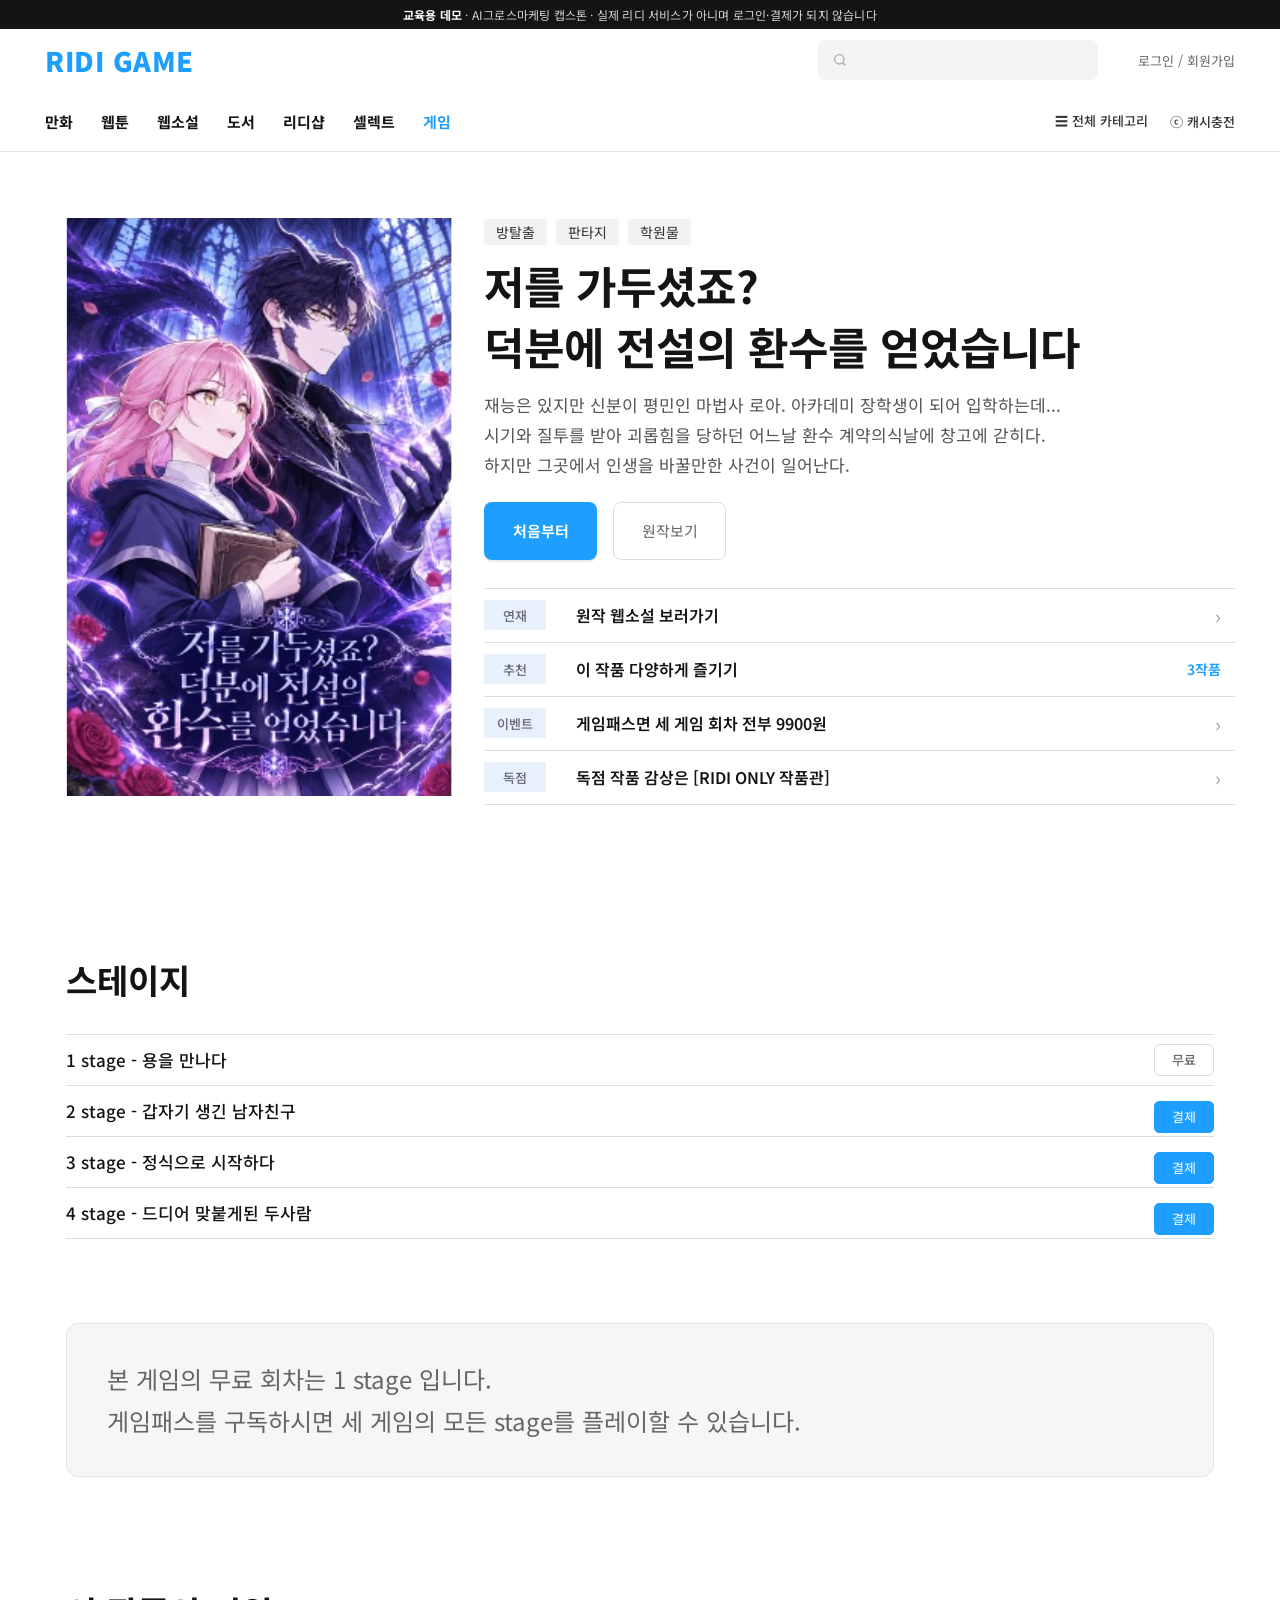
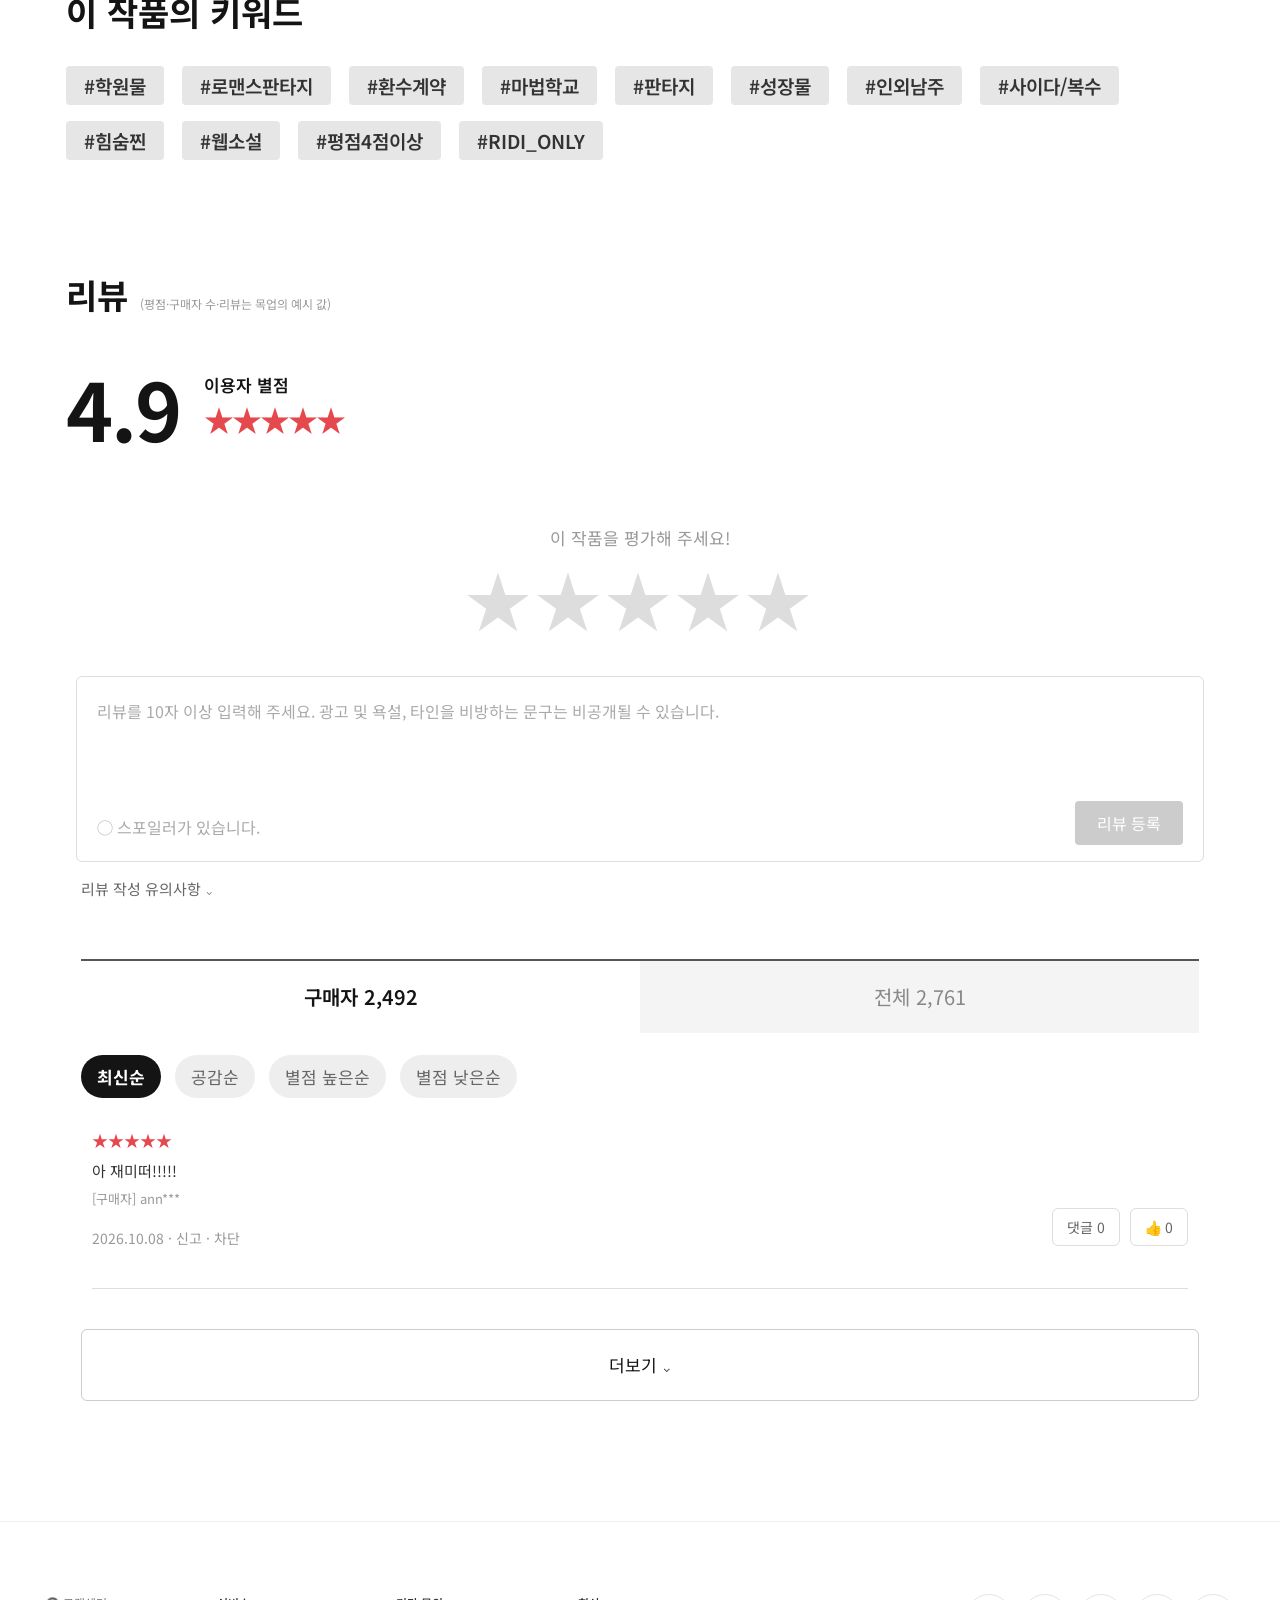
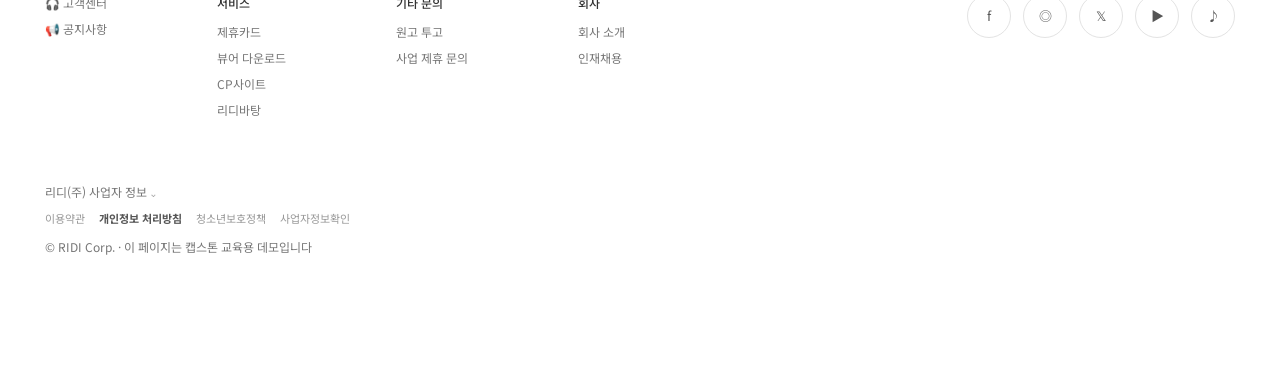
==== detail.html @ 8e0323c7 "리디 게임 데모 웹페이지 v64 (교육용 · B 게임 메뉴 경로 · GA4) Co-Authored-By: Claude Opus 5.5 <noreply@anthropic.com> C" ====
<!doctype html>
<html lang="ko"><head><meta charset="utf-8"><meta name="viewport" content="width=1240">
<title>리디 게임 상세 (교육용 데모)</title><meta name="robots" content="noindex">
<link rel="stylesheet" href="https://fonts.googleapis.com/css2?family=Noto+Sans+KR:wght@400;500;700;900&display=swap">
<link rel="stylesheet" href="assets/css/site.css"><script src="assets/js/demo.js"></script></head>
<body>
<div id="hd"></div>
<main class="wrap" id="dt"></main>
<div id="ft"></div>
<script>
document.addEventListener('DOMContentLoaded', function () {
  var id = new URLSearchParams(location.search).get('g') || 'escape';
  var g = RD.GAMES[id] || RD.GAMES.escape; id = g.id;
  document.title = g.title + ' · 리디 게임 (교육용 데모)';
  var st = g.stages.map(function (s, i) {
    return i === 0 ? '<a href="ep1.html?g=' + id + '" data-play><span>' + s + '</span><span class="bd">무료</span></a>'
                   : '<div><span>' + s + '</span><button class="bd pay" data-pass>결제</button></div>';
  }).join('');
  var kw = g.kw || ['#학원물','#로맨스판타지','#환수계약','#마법학교','#판타지','#성장물','#인외남주','#사이다/복수','#힘숨찐','#웹소설','#평점4점이상','#RIDI_ONLY'];
  document.getElementById('dt').innerHTML =
    '<section class="dt-top"><img class="cv" src="assets/img/' + g.cover + '" alt="">' +
    '<div class="in"><div class="tg">' + g.tags.map(function (t) { return '<span>' + t + '</span>'; }).join('') + '</div>' +
    '<h1>' + g.title2.join('<br>') + '</h1><p class="ds">' + g.desc.join('<br>') + '</p>' +
    '<div class="bt"><a class="btn-b" href="ep1.html?g=' + id + '" data-play>처음부터</a><button class="btn-w" data-origin>원작보기</button></div>' +
    '<div class="info"><a href="#" data-origin><em>연재</em>원작 웹소설 보러가기<span class="rr">›</span></a>' +
    '<a href="index.html#"><em>추천</em>이 작품 다양하게 즐기기<span class="cnt">3작품</span></a>' +
    '<a href="#" data-pass><em>이벤트</em>게임패스면 세 게임 회차 전부 9900원<span class="rr">›</span></a>' +
    '<a href="#" data-inert><em>독점</em>독점 작품 감상은 [RIDI ONLY 작품관]<span class="rr">›</span></a></div>' +
    (g.note ? '<p style="font-size:12px;color:#aaa;margin-top:10px">* ' + g.note + '</p>' : '') + '</div></section>' +
    '<section class="dt-sec"><h2>스테이지</h2><div class="stg" style="border-top:1px solid #ddd">' + st + '</div></section>' +
    '<div class="notice">본 게임의 무료 회차는 1 stage 입니다.<br>게임패스를 구독하시면 세 게임의 모든 stage를 플레이할 수 있습니다.</div>' +
    '<section class="dt-sec"><h2 style="margin-top:110px">이 작품의 키워드</h2><div class="kw">' + kw.map(function (k) { return '<span>' + k + '</span>'; }).join('') + '</div></section>' +
    '<section class="rv"><h2 style="font-size:34px;margin-top:110px">리뷰<span class="ex">(평점·구매자 수·리뷰는 목업의 예시 값)</span></h2>' +
    '<div class="sc"><b>4.9</b><div><p>이용자 별점</p><div class="st">★★★★★</div></div></div>' +
    '<p class="ask">이 작품을 평가해 주세요!</p><p class="big">★★★★★</p>' +
    '<div class="box">리뷰를 10자 이상 입력해 주세요. 광고 및 욕설, 타인을 비방하는 문구는 비공개될 수 있습니다.<span class="sp">◯ 스포일러가 있습니다.</span><span class="reg">리뷰 등록</span></div>' +
    '<p style="font-size:15px;color:#666;margin:16px 15px">리뷰 작성 유의사항 ⌄</p>' +
    '<div class="tabs"><span>구매자 2,492</span><span>전체 2,761</span></div>' +
    '<div class="sort"><span>최신순</span><span>공감순</span><span>별점 높은순</span><span>별점 낮은순</span></div>' +
    '<div class="one"><div class="st">★★★★★</div><p style="margin-top:8px">아 재미떠!!!!!</p><p style="color:#999;margin-top:8px;font-size:13px">[구매자] ann***</p><p class="meta">2026.10.08 · 신고 · 차단</p><div class="act"><span>댓글 0</span><span>👍 0</span></div></div>' +
    '<div class="more">더보기 ⌄</div></section><div style="height:120px"></div>';

  RD.ev('game_detail_view', { game_id: id, placement: new URLSearchParams(location.search).get('from') || 'direct' });
  document.querySelectorAll('[data-play]').forEach(function (a) {
    a.addEventListener('click', function (e) { e.preventDefault(); RD.ev('play_start', { game_id: id, placement: 'game_detail' }); var h = a.href; setTimeout(function () { location.href = h; }, 150); });
  });
  document.querySelectorAll('[data-pass]').forEach(function (b) { b.addEventListener('click', function (e) { e.preventDefault(); RD.openPass(id, 'game_detail'); }); });
  document.querySelectorAll('[data-origin]').forEach(function (b) { b.addEventListener('click', function (e) { e.preventDefault(); RD.goOrigin(id, 'game_detail'); }); });
});
</script>
</body></html>
---- assets/css/site.css ----
/* 리디 게임 데모(교육용) — 민지 목업(메인 main-1~4 · 상세 detail-1~4)을 1600px 화면 기준으로 옮김 */
@font-face{font-family:"PretendardL";src:url(../fonts/Pretendard-Regular.subset.woff2) format("woff2");font-weight:400}
@font-face{font-family:"PretendardL";src:url(../fonts/Pretendard-Medium.subset.woff2) format("woff2");font-weight:500}
@font-face{font-family:"PretendardL";src:url(../fonts/Pretendard-SemiBold.subset.woff2) format("woff2");font-weight:600}
@font-face{font-family:"PretendardL";src:url(../fonts/Pretendard-Bold.subset.woff2) format("woff2");font-weight:700 900}
:root{--b:#1E9EFF;--ink:#141414;--ink2:#555;--ink3:#999;--line:#e5e5e5;--g1:#F2F2F2;--g2:#F7F7F7;--w:1190px}
*{box-sizing:border-box;margin:0;padding:0}
html{scroll-behavior:smooth}
body{font-family:"Noto Sans KR","Noto Sans CJK KR","PretendardL",sans-serif;color:var(--ink);background:#fff;word-break:keep-all;-webkit-font-smoothing:antialiased;min-width:1240px}
a{color:inherit;text-decoration:none}button{font-family:inherit;cursor:pointer}
.wrap{width:var(--w);margin:0 auto}
/* 교육용 띠 (목업에 없음 · 데모 표기용) */
.demo-bar{background:#141414;color:#cfd3d8;font-size:12px;text-align:center;padding:6px 0;letter-spacing:.2px}
.demo-bar b{color:#fff}
/* 머리 */
.hd{border-bottom:1px solid var(--line);background:#fff}
.hd .r1{height:62px;display:flex;align-items:center;justify-content:space-between}
.logo{font-size:27px;font-weight:900;color:var(--b);letter-spacing:.5px}
.hd .sr{display:flex;align-items:center;gap:40px}
.search{width:280px;height:40px;border-radius:8px;background:#f4f4f4;display:flex;align-items:center;padding:0 14px;color:#aaa;font-size:14px}
.search svg{width:16px;height:16px;margin-right:8px}
.hd .lg{font-size:13px;color:#666}
.hd .r2{height:60px;display:flex;align-items:center;justify-content:space-between}
.nav{display:flex;gap:28px;font-size:15px;font-weight:700}
.nav a.on{color:var(--b)}
.hd .rt{display:flex;gap:22px;font-size:13px;font-weight:500;color:#333}
.hd .rt span{display:flex;align-items:center;gap:6px}
/* 메인 · 히어로 (민지 목업 이미지 그대로 · 탭과 버튼은 그 위 투명 링크) */
.hero{position:relative;height:633px;background:#1a255d url(../img/hero_chat.jpg) center top/1600px 633px no-repeat;overflow:hidden}
.hero a{position:absolute;display:block}
.hero .hs-play{left:calc(50% + 172px);top:385px;width:374px;height:59px;border-radius:8px}
.hero .hs-t{top:524px;height:109px;width:460px}
.hero .t1{left:calc(50% - 663px)}.hero .t2{left:calc(50% - 202px)}.hero .t3{left:calc(50% + 258px)}
.hero a:hover{background:rgba(255,255,255,.06)}
/* 내가 읽은 작품의 게임 */
.sec1{background:var(--g1);padding:92px 0 128px}
.h2{font-size:28px;font-weight:700;margin-bottom:28px;display:flex;align-items:center;gap:6px}
.read{background:#fff;padding:16px;display:flex;gap:35px;height:423px}
.read img{width:294px;height:391px;object-fit:cover}
.read .tx{padding-top:30px;display:flex;flex-direction:column}
.read h3{font-size:40px;font-weight:700;line-height:1.45}
.chips{display:flex;gap:10px;margin-top:14px}
.chips span{font-size:15px;background:#f2f2f2;border-radius:4px;padding:5px 13px;color:#333}
.btn-b{display:inline-flex;align-items:center;justify-content:center;background:var(--b);color:#fff;border:0;border-radius:8px;font-size:15px;font-weight:700;height:56px;padding:0 24px;box-shadow:0 2px 0 rgba(0,0,0,.08)}
.read .btn-b{margin-top:auto;margin-bottom:36px;align-self:flex-start;height:56px;width:113px;font-size:14px}
/* 패스 띠 */
.pass{background:#1F9EFF;height:680px;position:relative;text-align:center;color:#fff;cursor:pointer;overflow:hidden}
.pass .k{padding-top:44px;font-size:23px;font-weight:500}
.pass .h{font-size:50px;font-weight:700;margin-top:10px;letter-spacing:-.5px}
.pass .pill{display:inline-block;margin-top:20px;background:#fff;color:var(--b);border-radius:8px;font-size:22px;font-weight:700;padding:8px 18px;border:0}
.pass .art{position:absolute;left:calc(50% - 530px);bottom:0;width:860px;height:393px;background:url(../img/pass_band_art.png) left bottom/860px 393px no-repeat}
.pass .note{position:absolute;right:25px;bottom:18px;font-size:15px;opacity:.95}
/* 리디 게임 */
.sec3{background:var(--g2);padding:96px 0 200px}
.cards{display:grid;grid-template-columns:repeat(3,1fr);gap:48px}
.cards a{background:#fff;border-radius:12px;height:415px;padding:9px;box-shadow:0 1px 3px rgba(0,0,0,.04)}
.cards img{width:100%;height:258px;object-fit:cover}
.cards a:hover{box-shadow:0 6px 20px rgba(0,0,0,.08)}
/* 꼬리 */
.ft{padding:72px 0 120px;border-top:1px solid #eee;background:#fff;font-size:12px;color:#777}
.ft .cols{display:flex;gap:110px}
.ft .cols b{display:block;font-size:12px;font-weight:500;color:#333;margin-bottom:12px}
.ft .cols p{margin-bottom:9px}
.ft .sns{margin-left:auto;display:flex;gap:12px}
.ft .sns i{width:44px;height:44px;border:1px solid #e3e3e3;border-radius:50%;display:flex;align-items:center;justify-content:center;font-style:normal;font-size:13px;color:#555}
.ft .biz{margin-top:56px}.ft .biz p{margin-bottom:10px}.ft .biz .lk{display:flex;gap:14px;color:#999;font-size:11px}
/* 상세 */
.dt-top{display:flex;gap:32px;padding:66px 0 0;margin-left:21px}
.dt-top .cv{width:386px;height:578px;object-fit:cover;flex:none}
.dt-top .in{flex:1;padding-top:1px}
.tg{display:flex;gap:9px}.tg span{font-size:14px;background:#f2f2f2;border-radius:3px;padding:3px 12px;color:#333}
.dt-top h1{font-size:44px;font-weight:700;line-height:1.38;margin-top:10px}
.dt-top .ds{font-size:17px;color:#555;line-height:1.75;margin-top:14px}
.dt-top .bt{display:flex;gap:16px;margin-top:22px}
.dt-top .bt .btn-b{width:113px;height:58px;font-size:15px}
.btn-w{width:113px;height:58px;border:1.5px solid #ddd;border-radius:8px;background:#fff;font-size:15px;color:#666}
.info{margin-top:28px;border-top:1px solid #ddd}
.info a{display:flex;align-items:center;height:54px;border-bottom:1px solid #ddd;font-size:16px;font-weight:600}
.info em{font-style:normal;width:62px;height:30px;background:#E8F0FB;color:#667;font-size:13px;font-weight:500;display:flex;align-items:center;justify-content:center;margin-right:30px}
.info .rr{margin-left:auto;margin-right:14px;color:#888;font-size:20px;font-weight:300}.info .cnt{margin-left:auto;margin-right:14px;color:var(--b);font-size:14px}
.dt-sec{margin:0 21px}
.dt-sec h2{font-size:34px;font-weight:700;margin:150px 0 30px}
.stg a,.stg div{display:flex;align-items:center;height:51px;border-bottom:1px solid #ddd;font-size:17px;font-weight:500}
.stg .bd{margin-left:auto;width:60px;height:32px;border:1.5px solid #ddd;border-radius:5px;font-size:13px;color:#666;display:flex;align-items:center;justify-content:center;background:#fff}
.stg .bd.pay{background:var(--b);border-color:var(--b);color:#fff}
.notice{margin:84px 21px 0;border:1px solid #e3e3e3;background:#F6F6F6;border-radius:12px;padding:34px 40px;font-size:24px;color:#666;line-height:1.75}
.kw{display:flex;flex-wrap:wrap;gap:16px 18px;margin-top:0}
.kw span{background:#e6e6e6;border-radius:4px;font-size:19px;font-weight:600;padding:6px 18px;color:#333}
.rv{margin:0 21px}
.rv .sc{display:flex;align-items:center;gap:24px;margin-top:30px}
.rv .sc b{font-size:80px;font-weight:700;letter-spacing:-2px}.rv .sc p{font-size:17px;font-weight:600}.rv .sc .st{color:#E5484D;font-size:30px;letter-spacing:-2px}
.rv .ex{font-size:12px;color:#999;margin-left:12px;font-weight:400}
.rv .ask{text-align:center;color:#999;font-size:17px;margin-top:60px}.rv .big{text-align:center;font-size:66px;color:#ddd;letter-spacing:4px}
.rv .box{border:1px solid #ddd;border-radius:6px;margin:30px 10px 0;padding:22px 20px;height:186px;position:relative;color:#aaa;font-size:16px}
.rv .box .sp{position:absolute;left:20px;bottom:22px}.rv .box .reg{position:absolute;right:20px;bottom:16px;background:#ccc;color:#fff;border-radius:4px;padding:10px 22px;font-size:16px}
.rv .tabs{display:grid;grid-template-columns:1fr 1fr;margin:60px 15px 0;border-top:2px solid #555}
.rv .tabs span{height:72px;display:flex;align-items:center;justify-content:center;font-size:20px;font-weight:600}.rv .tabs span+span{background:#f4f4f4;color:#888;font-weight:400}
.rv .sort{display:flex;gap:14px;margin:22px 15px}.rv .sort span{border-radius:99px;background:#eee;color:#666;font-size:17px;padding:9px 16px}.rv .sort span:first-child{background:#141414;color:#fff;font-weight:700}
.rv .one{margin:30px 26px 0;padding-bottom:40px;border-bottom:1px solid #ddd;position:relative;font-size:15px;color:#333}
.rv .one .st{color:#E5484D;font-size:16px}.rv .one .meta{color:#999;margin-top:20px;font-size:14px}
.rv .one .act{position:absolute;right:0;top:80px;display:flex;gap:10px}.rv .one .act span{border:1px solid #ddd;border-radius:6px;padding:8px 14px;color:#666;font-size:14px}
.rv .more{margin:40px 15px 0;height:72px;border:1px solid #ccc;border-radius:6px;display:flex;align-items:center;justify-content:center;font-size:17px}
/* 1화 끝 (데모 화면 · 목업 없음 → 패스 시안 ① 화면을 데스크톱으로) */
.ep{background:#0b0f22;color:#fff;min-height:calc(100vh - 150px);position:relative;overflow:hidden}
.ep .bg{position:absolute;inset:0;background:center 30%/cover no-repeat;opacity:.75}
.ep .bg::after{content:"";position:absolute;inset:0;background:linear-gradient(90deg,rgba(11,15,34,.85) 0%,rgba(11,15,34,.25) 45%,rgba(11,15,34,.8) 100%)}
.ep .in{position:relative;width:var(--w);margin:0 auto;padding:80px 0 100px;display:grid;grid-template-columns:1fr 480px;gap:80px;align-items:center}
.ep .pill{display:inline-block;background:var(--b);border-radius:99px;padding:5px 14px;font-size:14px;font-weight:700}
.ep .gt{font-size:16px;color:#b7bfd6;margin-top:14px}
.ep .bub{margin-top:18px;background:rgba(255,255,255,.1);border:1px solid rgba(255,255,255,.22);border-radius:20px;padding:24px 28px;backdrop-filter:blur(6px);max-width:560px}
.ep .bub em{font-style:normal;color:#9ED3FF;font-size:15px;font-weight:700}.ep .bub p{font-size:28px;font-weight:700;line-height:1.5;margin-top:6px}
.ep .real{margin-top:22px;font-size:14px;color:#b7bfd6}.ep .real a{color:#9ED3FF;text-decoration:underline}
.ep .cta{background:#fff;color:var(--ink);border-radius:24px;padding:34px 32px}
.ep .cta h3{font-size:28px;font-weight:800;line-height:1.4}.ep .cta h3 i{font-style:normal;color:var(--b)}
.ep .cta .sub{font-size:16px;color:#555;margin-top:6px}
.ep .g3{display:flex;gap:8px;margin-top:16px}.ep .g3 span{flex:1;background:#f3f5f7;border-radius:8px;padding:8px 4px;text-align:center;font-size:13px;font-weight:700}
.ep .pr{display:flex;align-items:baseline;gap:10px;margin-top:18px}.ep .pr b{font-size:34px;font-weight:900;color:var(--b)}.ep .pr span{font-size:14px;color:#888;font-weight:600}
.ep .b1{display:block;width:100%;height:56px;border:0;border-radius:12px;background:var(--b);color:#fff;font-size:18px;font-weight:800;margin-top:14px}
.ep .b2{display:flex;align-items:center;justify-content:center;width:100%;height:48px;border:1.5px solid #e5e7eb;border-radius:12px;background:#fff;font-size:16px;font-weight:700;margin-top:10px}
/* 원작 이동 (데모 자리) */
.orig{padding:120px 0 160px;text-align:center}
.orig img{width:240px;height:360px;object-fit:cover;border-radius:6px;box-shadow:0 10px 30px rgba(0,0,0,.15)}
.orig h1{font-size:32px;margin-top:30px}.orig p{color:#666;margin-top:10px;font-size:16px;line-height:1.7}
.orig .btns{display:flex;gap:12px;justify-content:center;margin-top:28px}
/* 패스 결제 시트 (시안 ② 화면 그대로) */
.sheet-bg{position:fixed;inset:0;background:rgba(11,15,34,.6);display:none;align-items:center;justify-content:center;z-index:50}
.sheet-bg.on{display:flex}
.sheet{width:440px;background:#fff;border-radius:24px;padding:24px 22px 20px;position:relative;font-family:"PretendardL","Noto Sans KR",sans-serif;max-height:94vh;overflow:auto}
.sheet .x{position:absolute;right:16px;top:14px;border:0;background:none;font-size:26px;color:#999}
.sheet .tag{display:inline-block;font-size:11px;font-weight:700;background:#141414;color:#fff;border-radius:6px;padding:3px 8px;margin-bottom:10px}
.sheet h2{font-size:22px;font-weight:800}.sheet .h2s{font-size:13px;color:#8C939D;margin-top:2px}
.pl{display:block;width:100%;text-align:left;border:1.5px solid #E5E7EB;border-radius:14px;padding:13px 15px;margin-top:12px;position:relative;background:#fff}
.pl.on{border:2px solid var(--b);background:#E6F4FF}
.pl .r{position:absolute;right:15px;top:15px;width:22px;height:22px;border-radius:50%;border:2px solid #C9CFD6}.pl.on .r{border:7px solid var(--b);background:#fff}
.pl .t{font-size:14px;font-weight:800}.pl .p{font-size:22px;font-weight:900;margin-top:2px}.pl.on .p{color:var(--b)}
.pl ul{list-style:none;margin-top:4px}.pl li{font-size:13px;color:#4B5563;line-height:1.55}.pl li::before{content:"✓ ";color:var(--b);font-weight:800}
.gift{margin-top:12px;display:flex;gap:12px;align-items:center;background:#FFF6DA;border-radius:12px;padding:10px 14px}
.gift b{font-size:22px;font-weight:900;white-space:nowrap}.gift span{font-size:12.5px;color:#4B5563;line-height:1.45}
.pay{margin-top:12px}.pay .lb{font-size:13px;font-weight:800}
.pm{display:flex;align-items:center;gap:8px;border:2px solid var(--b);border-radius:12px;padding:10px 14px;margin-top:6px;font-size:14px;font-weight:700}.pm i{font-style:normal;margin-left:auto;font-size:12px;color:var(--b);font-weight:800}
.pay .nt{font-size:12px;color:#8C939D;margin-top:5px}
.og{margin-top:12px;font-size:13px;font-weight:600;color:#4B5563;background:#F3F5F7;border-radius:10px;padding:9px 13px}
.law{font-size:11.5px;color:#8C939D;line-height:1.5;margin-top:14px}
.sheet .go{display:block;width:100%;height:54px;border:0;border-radius:12px;background:var(--b);color:#fff;font-size:17px;font-weight:800;margin-top:10px}
.sheet .go.gray{background:#fff;color:#141414;border:1.5px solid #E5E7EB;height:46px;font-size:15px}
.sheet .cf{display:none;text-align:center;padding:20px 4px 6px}.sheet .cf h3{font-size:20px;font-weight:800}.sheet .cf p{font-size:14px;color:#555;margin-top:8px;line-height:1.6}
.sheet.st-confirm .main,.sheet.st-done .main{display:none}.sheet.st-confirm .cf1{display:block}.sheet.st-done .cf2{display:block}
/* 이벤트 기록 보기(?debug=1) */
#evlog{position:fixed;left:12px;bottom:12px;width:380px;max-height:300px;overflow:auto;background:rgba(20,20,20,.92);color:#cfe8ff;font:12px/1.5 ui-monospace,Menlo,monospace;border-radius:10px;padding:10px 12px;z-index:60;display:none}
#evlog.on{display:block}#evlog b{color:#fff}
.toast{position:fixed;left:50%;top:80px;transform:translateX(-50%);background:#141414;color:#fff;border-radius:10px;padding:10px 18px;font-size:14px;z-index:70;opacity:0;transition:.2s;pointer-events:none}.toast.on{opacity:1}
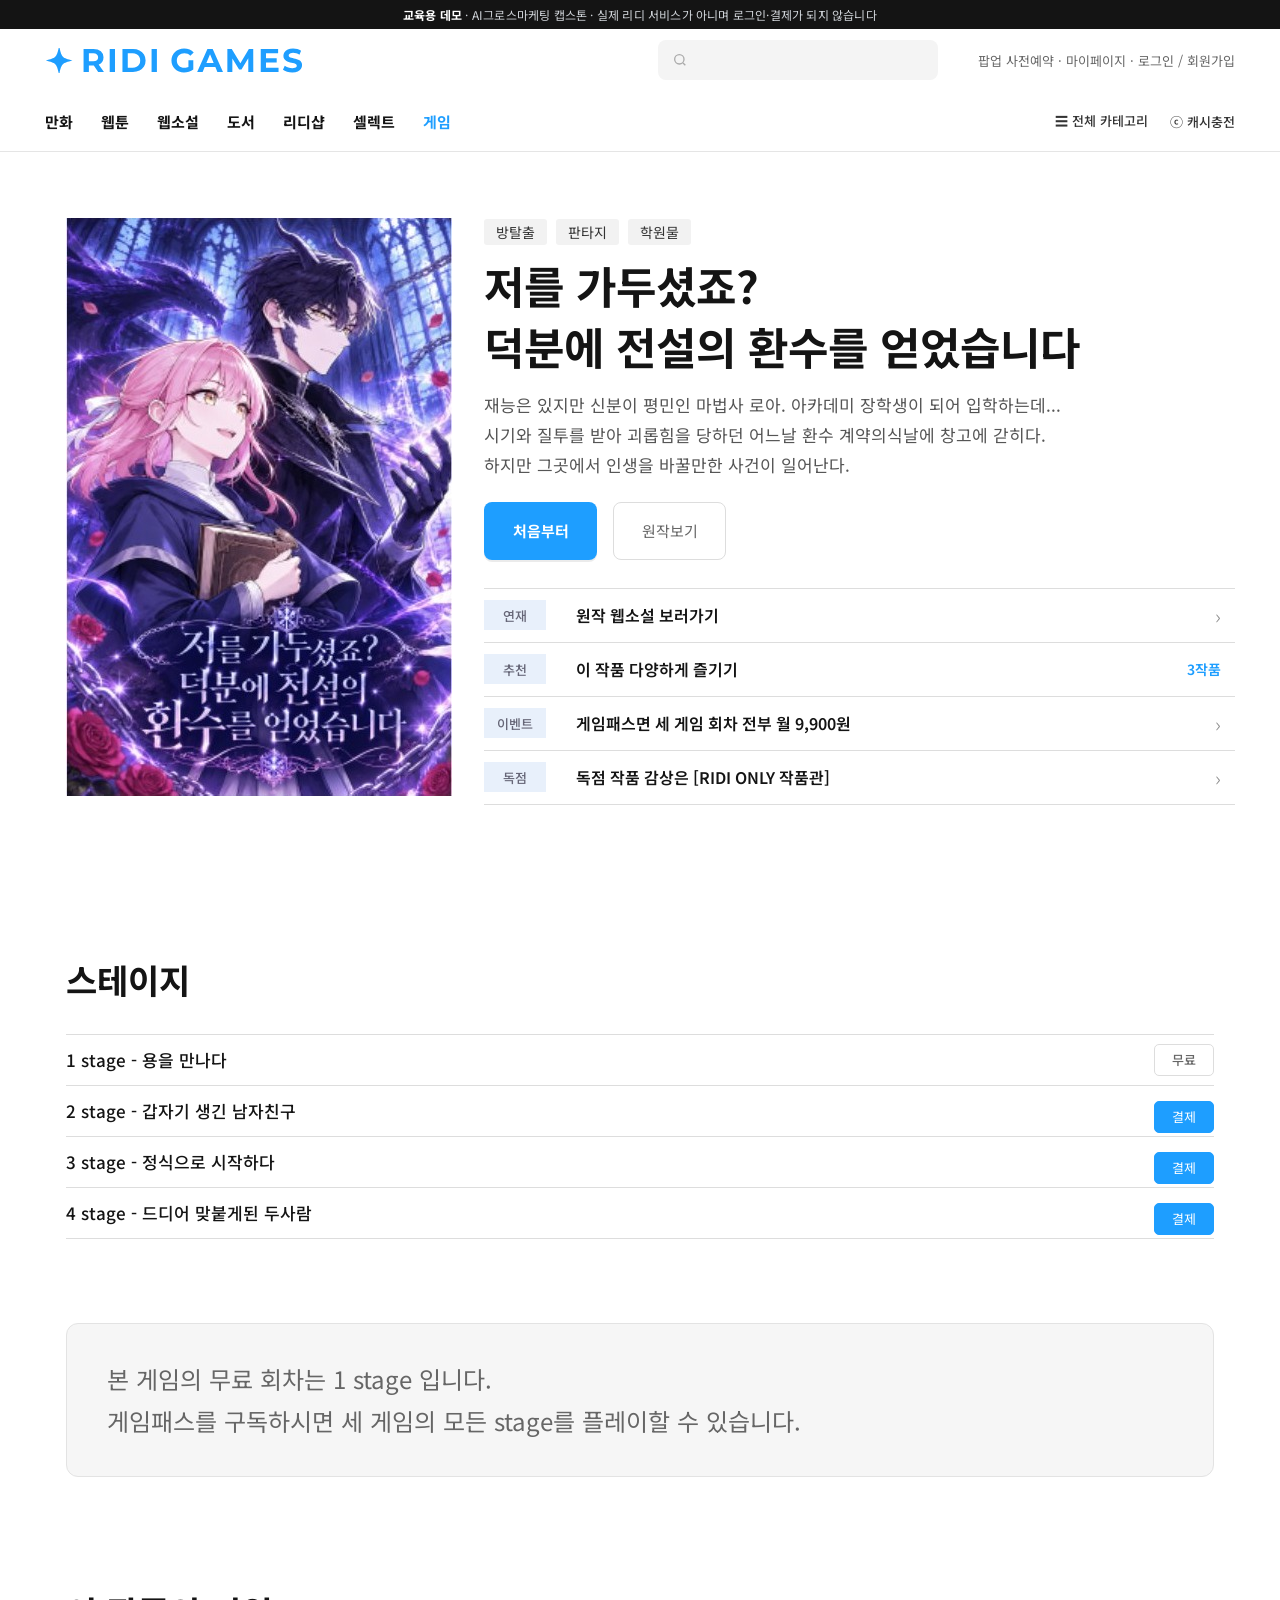
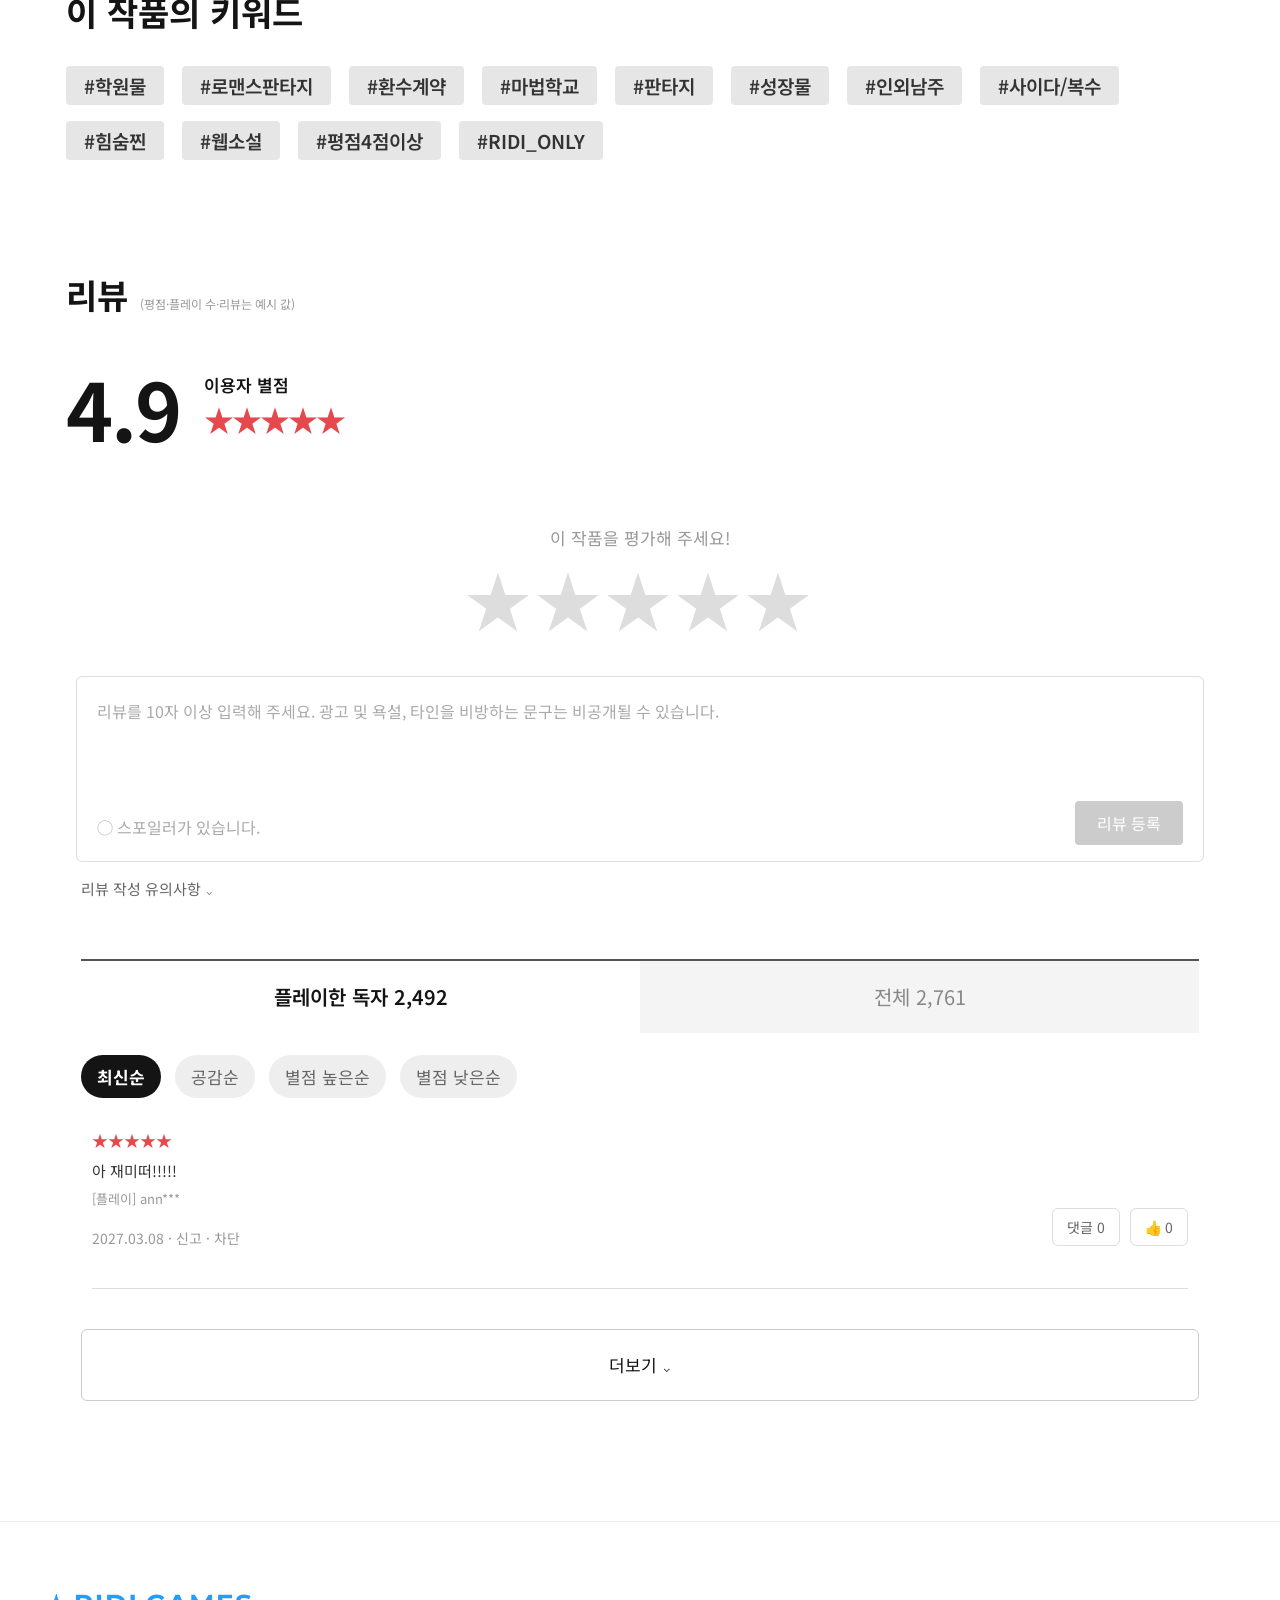
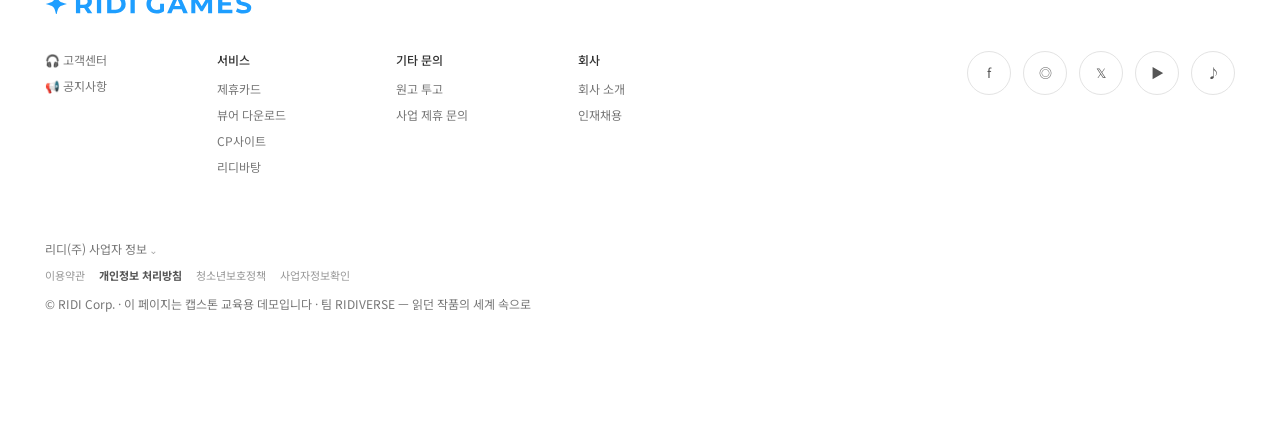
==== commit ca4c75b2: "65차 점검 7곳 반영: 메인 카드 아래 칸 · 가격 표기 월 9,900원 · 아이템 문구 · 스테이지 예시 이름 · 리뷰 표기 · 측정 버튼 debug 전용 · 마이페이지 머리 " ====
--- a/detail.html
+++ b/detail.html
@@ -24,20 +24,20 @@
     '<div class="bt"><a class="btn-b" href="ep1.html?g=' + id + '" data-play>처음부터</a><button class="btn-w" data-origin>원작보기</button></div>' +
     '<div class="info"><a href="#" data-origin><em>연재</em>원작 웹소설 보러가기<span class="rr">›</span></a>' +
     '<a href="index.html#"><em>추천</em>이 작품 다양하게 즐기기<span class="cnt">3작품</span></a>' +
-    '<a href="#" data-pass><em>이벤트</em>게임패스면 세 게임 회차 전부 9900원<span class="rr">›</span></a>' +
+    '<a href="#" data-pass><em>이벤트</em>게임패스면 세 게임 회차 전부 월 9,900원<span class="rr">›</span></a>' +
     '<a href="#" data-inert><em>독점</em>독점 작품 감상은 [RIDI ONLY 작품관]<span class="rr">›</span></a></div>' +
     (g.note ? '<p style="font-size:12px;color:#aaa;margin-top:10px">* ' + g.note + '</p>' : '') + '</div></section>' +
     '<section class="dt-sec"><h2>스테이지</h2><div class="stg" style="border-top:1px solid #ddd">' + st + '</div></section>' +
     '<div class="notice">본 게임의 무료 회차는 1 stage 입니다.<br>게임패스를 구독하시면 세 게임의 모든 stage를 플레이할 수 있습니다.</div>' +
     '<section class="dt-sec"><h2 style="margin-top:110px">이 작품의 키워드</h2><div class="kw">' + kw.map(function (k) { return '<span>' + k + '</span>'; }).join('') + '</div></section>' +
-    '<section class="rv"><h2 style="font-size:34px;margin-top:110px">리뷰<span class="ex">(평점·구매자 수·리뷰는 목업의 예시 값)</span></h2>' +
+    '<section class="rv"><h2 style="font-size:34px;margin-top:110px">리뷰<span class="ex">(평점·플레이 수·리뷰는 예시 값)</span></h2>' +
     '<div class="sc"><b>4.9</b><div><p>이용자 별점</p><div class="st">★★★★★</div></div></div>' +
     '<p class="ask">이 작품을 평가해 주세요!</p><p class="big">★★★★★</p>' +
     '<div class="box">리뷰를 10자 이상 입력해 주세요. 광고 및 욕설, 타인을 비방하는 문구는 비공개될 수 있습니다.<span class="sp">◯ 스포일러가 있습니다.</span><span class="reg">리뷰 등록</span></div>' +
     '<p style="font-size:15px;color:#666;margin:16px 15px">리뷰 작성 유의사항 ⌄</p>' +
-    '<div class="tabs"><span>구매자 2,492</span><span>전체 2,761</span></div>' +
+    '<div class="tabs"><span>플레이한 독자 2,492</span><span>전체 2,761</span></div>' +
     '<div class="sort"><span>최신순</span><span>공감순</span><span>별점 높은순</span><span>별점 낮은순</span></div>' +
-    '<div class="one"><div class="st">★★★★★</div><p style="margin-top:8px">아 재미떠!!!!!</p><p style="color:#999;margin-top:8px;font-size:13px">[구매자] ann***</p><p class="meta">2026.10.08 · 신고 · 차단</p><div class="act"><span>댓글 0</span><span>👍 0</span></div></div>' +
+    '<div class="one"><div class="st">★★★★★</div><p style="margin-top:8px">아 재미떠!!!!!</p><p style="color:#999;margin-top:8px;font-size:13px">[플레이] ann***</p><p class="meta">2027.03.08 · 신고 · 차단</p><div class="act"><span>댓글 0</span><span>👍 0</span></div></div>' +
     '<div class="more">더보기 ⌄</div></section><div style="height:120px"></div>';
 
   RD.ev('game_detail_view', { game_id: id, placement: new URLSearchParams(location.search).get('from') || 'direct' });
--- a/assets/css/site.css
+++ b/assets/css/site.css
@@ -15,11 +15,11 @@
 /* 머리 */
 .hd{border-bottom:1px solid var(--line);background:#fff}
 .hd .r1{height:62px;display:flex;align-items:center;justify-content:space-between}
-.logo{font-size:27px;font-weight:900;color:var(--b);letter-spacing:.5px}
+.logo{display:flex;align-items:center}.logo img{height:25px;display:block}
 .hd .sr{display:flex;align-items:center;gap:40px}
 .search{width:280px;height:40px;border-radius:8px;background:#f4f4f4;display:flex;align-items:center;padding:0 14px;color:#aaa;font-size:14px}
 .search svg{width:16px;height:16px;margin-right:8px}
-.hd .lg{font-size:13px;color:#666}
+.hd .lg{font-size:13px;color:#666}.hd .lg a:hover{color:var(--b)}
 .hd .r2{height:60px;display:flex;align-items:center;justify-content:space-between}
 .nav{display:flex;gap:28px;font-size:15px;font-weight:700}
 .nav a.on{color:var(--b)}
@@ -149,3 +149,16 @@
 #evlog{position:fixed;left:12px;bottom:12px;width:380px;max-height:300px;overflow:auto;background:rgba(20,20,20,.92);color:#cfe8ff;font:12px/1.5 ui-monospace,Menlo,monospace;border-radius:10px;padding:10px 12px;z-index:60;display:none}
 #evlog.on{display:block}#evlog b{color:#fff}
 .toast{position:fixed;left:50%;top:80px;transform:translateX(-50%);background:#141414;color:#fff;border-radius:10px;padding:10px 18px;font-size:14px;z-index:70;opacity:0;transition:.2s;pointer-events:none}.toast.on{opacity:1}
+/* 64차 로고 */
+.sheet .sh-top{display:flex;align-items:center;justify-content:space-between;margin-bottom:10px}.sheet .sh-top img{height:15px}.sheet .sh-top .tag{margin:0}
+.ft .ft-logo{display:inline-block;margin-bottom:34px}.ft .ft-logo img{height:20px;display:block}
+.pass .k img{height:20px;vertical-align:-3px;margin-right:8px}
+.ep .cta .lg2{height:16px;display:block;margin-bottom:14px}
+
+/* 65차: 메인 카드 아래 칸(목업에선 빈 칸) */
+.cards a{display:flex;flex-direction:column}
+.cards .ci{padding:18px 10px 6px}
+.cards .ci .tg{display:flex;gap:6px}
+.cards .ci .tg span{font-size:12px;color:#666;background:#f2f2f2;border-radius:4px;padding:3px 8px}
+.cards .ci .t{font-size:18px;font-weight:700;margin-top:12px;line-height:1.4;overflow:hidden;text-overflow:ellipsis;white-space:nowrap}
+.cards .ci .f{font-size:14px;color:var(--b);font-weight:600;margin-top:8px}
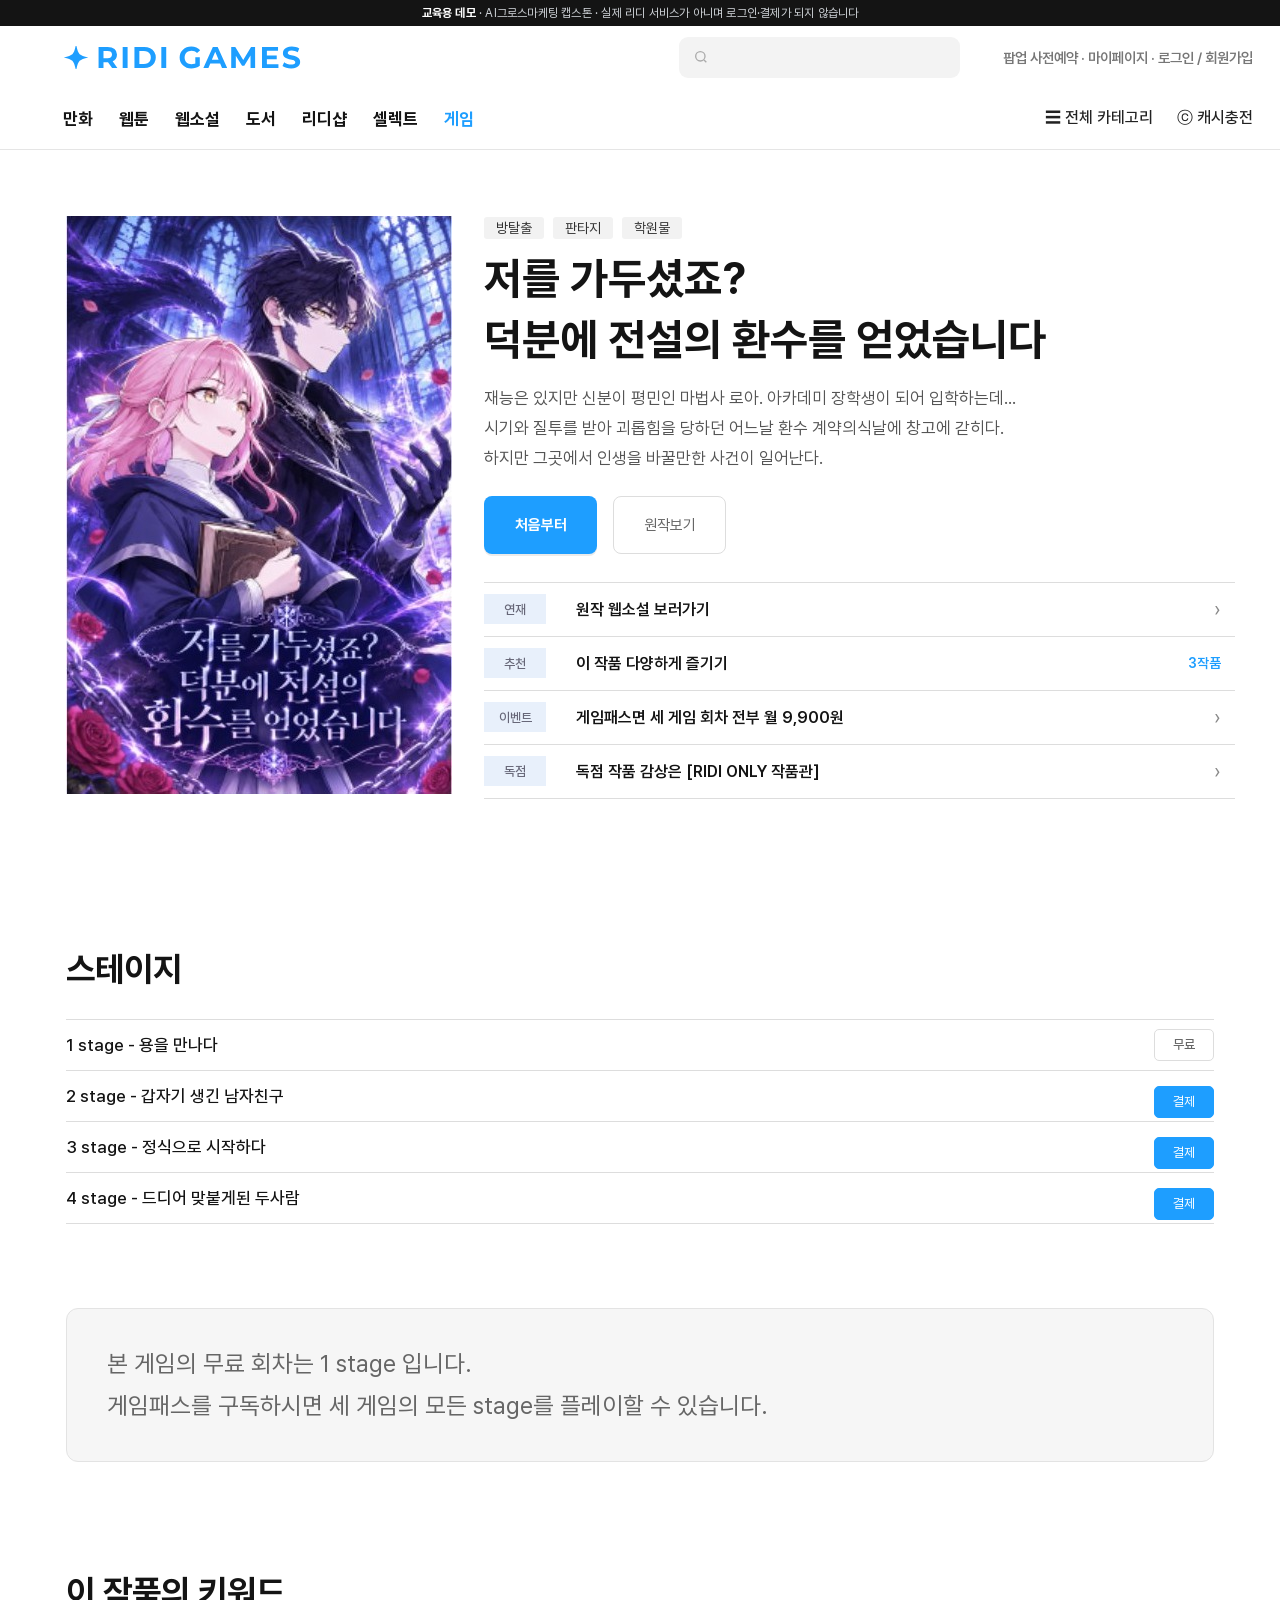
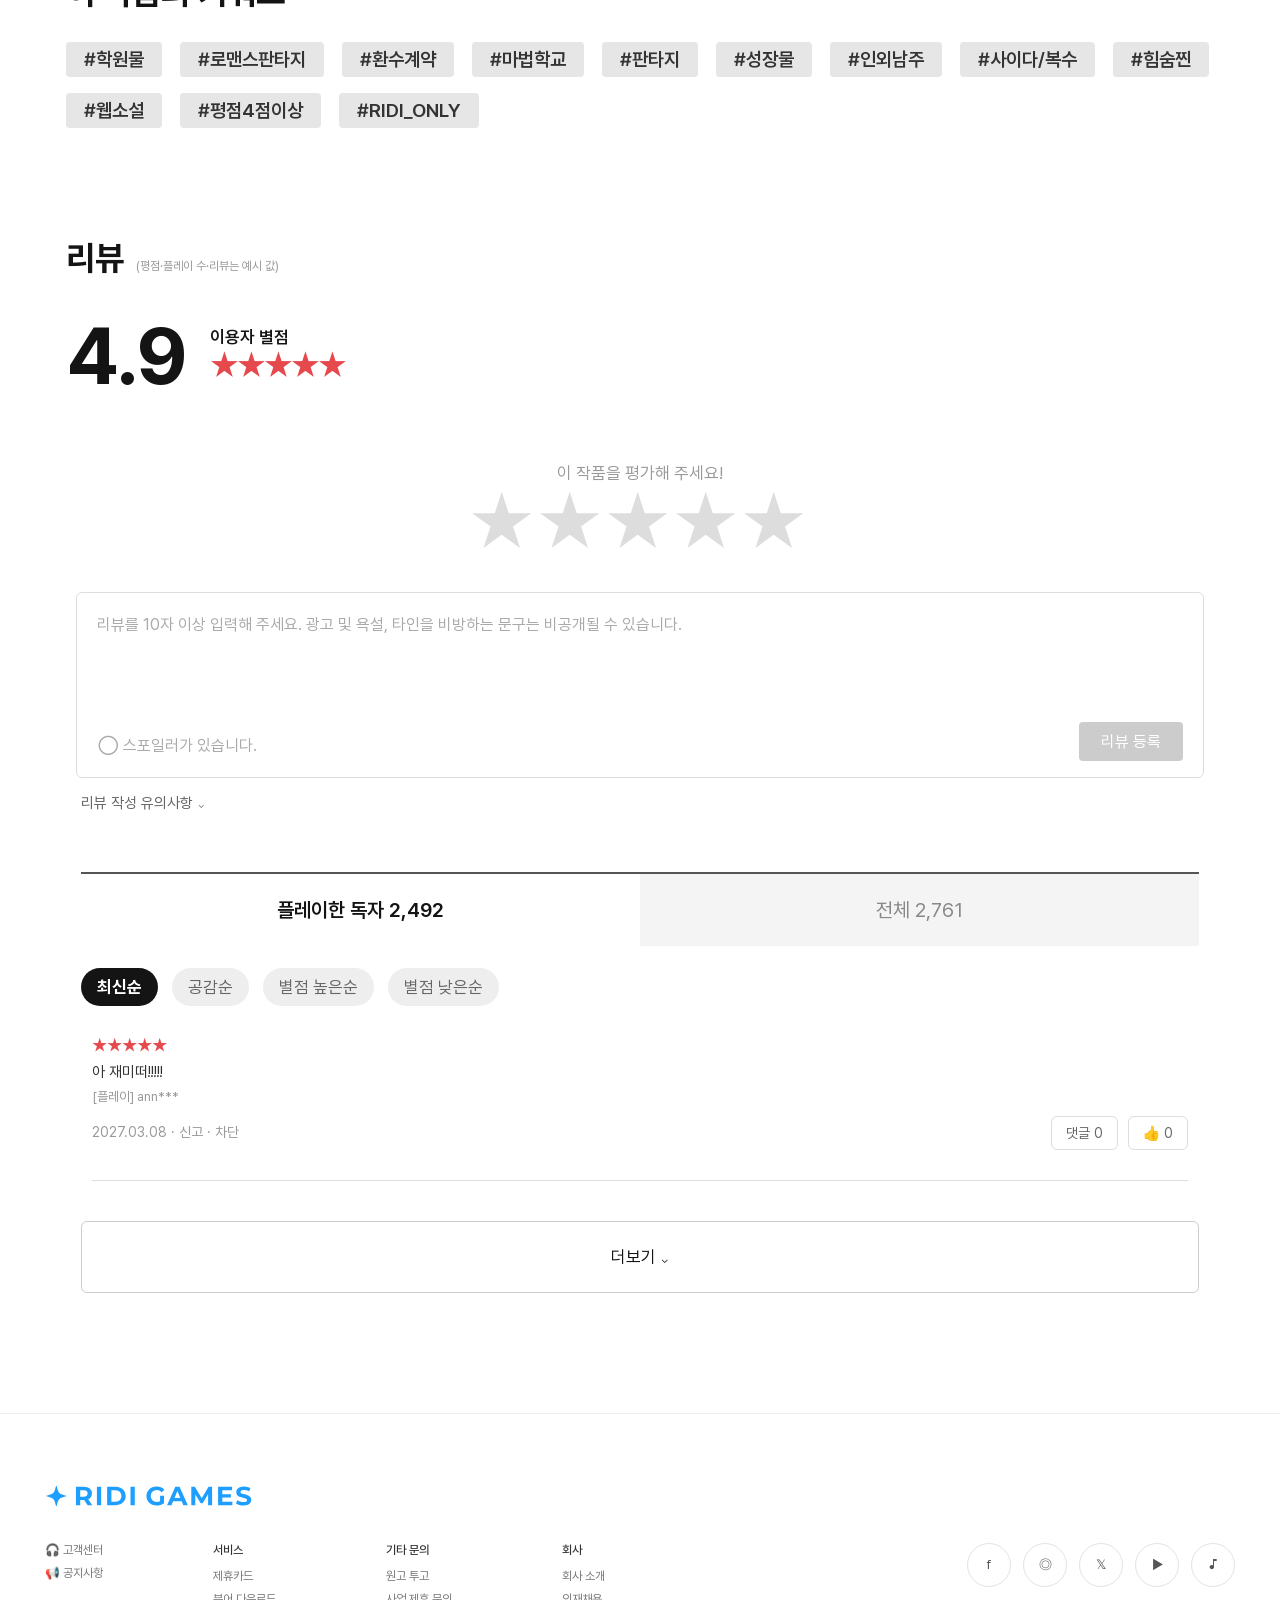
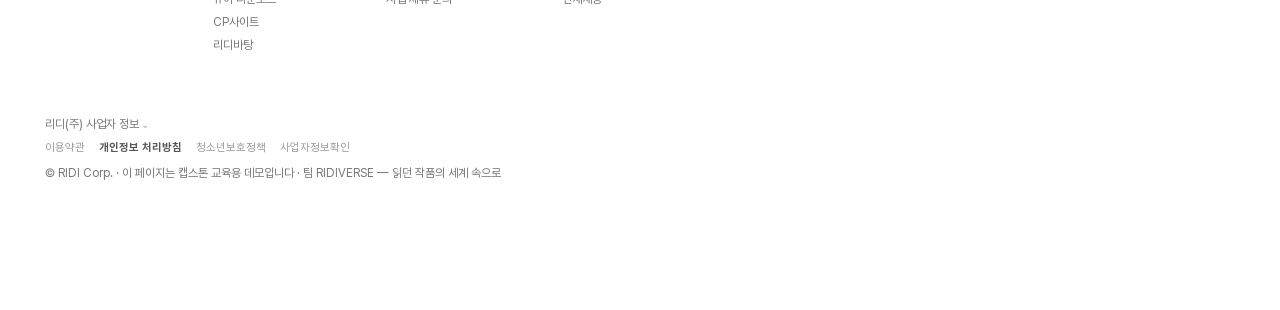
==== commit 065c08db: "65차 2차: 글꼴 Pretendard·목업 치수 맞춤 · 메인 배너 3게임 자동 슬라이드 · 설명문 · 패스 띠 그림 재절단 · 카드 크기 통일 · 마이페이지 그림 채우기 Co-" ====
--- a/detail.html
+++ b/detail.html
@@ -1,7 +1,7 @@
 <!doctype html>
 <html lang="ko"><head><meta charset="utf-8"><meta name="viewport" content="width=1240">
 <title>리디 게임 상세 (교육용 데모)</title><meta name="robots" content="noindex">
-<link rel="stylesheet" href="https://fonts.googleapis.com/css2?family=Noto+Sans+KR:wght@400;500;700;900&display=swap">
+<link rel="stylesheet" href="assets/fonts/pretendard/pretendard.css">
 <link rel="stylesheet" href="assets/css/site.css"><script src="assets/js/demo.js"></script></head>
 <body>
 <div id="hd"></div>
--- a/assets/fonts/pretendard/pretendard.css
+++ b/assets/fonts/pretendard/pretendard.css
@@ -0,0 +1,3681 @@
+/* Pretendard (SIL OFL 1.1) · 400~800 · woff2 dynamic subset */
+@font-face {
+	font-family: 'Pretendard';
+	font-style: normal;
+	font-display: swap;
+	font-weight: 400;
+	src: url(./w/Pretendard-Regular.subset.0.woff2) format('woff2');
+	unicode-range: U+f9ca-fa0b, U+ff03-ff05, U+ff07, U+ff0a-ff0b, U+ff0d-ff19, U+ff1b, U+ff1d, U+ff20-ff5b, U+ff5d, U+ffe0-ffe3, U+ffe5-ffe6;
+}
+@font-face {
+	font-family: 'Pretendard';
+	font-style: normal;
+	font-display: swap;
+	font-weight: 400;
+	src: url(./w/Pretendard-Regular.subset.1.woff2) format('woff2');
+	unicode-range: U+d723-d728, U+d72a-d733, U+d735-d748, U+d74a-d74f, U+d752-d753, U+d755-d757, U+d75a-d75f, U+d762-d764, U+d766-d768, U+d76a-d76b, U+d76d-d76f, U+d771-d787, U+d789-d78b, U+d78d-d78f, U+d791-d797, U+d79a, U+d79c, U+d79e-d7a3, U+f900-f909, U+f90b-f92e;
+}
+@font-face {
+	font-family: 'Pretendard';
+	font-style: normal;
+	font-display: swap;
+	font-weight: 400;
+	src: url(./w/Pretendard-Regular.subset.2.woff2) format('woff2');
+	unicode-range: U+d679-d68b, U+d68e-d69e, U+d6a0, U+d6a2-d6a7, U+d6a9-d6c3, U+d6c6-d6c7, U+d6c9-d6cb, U+d6cd-d6d3, U+d6d5-d6d6, U+d6d8-d6e3, U+d6e5-d6e7, U+d6e9-d6fb, U+d6fd-d717, U+d719-d71f, U+d721-d722;
+}
+@font-face {
+	font-family: 'Pretendard';
+	font-style: normal;
+	font-display: swap;
+	font-weight: 400;
+	src: url(./w/Pretendard-Regular.subset.3.woff2) format('woff2');
+	unicode-range: U+d5bc-d5c7, U+d5ca-d5cb, U+d5cd-d5cf, U+d5d1-d5d7, U+d5d9-d5da, U+d5dc, U+d5de-d5e3, U+d5e6-d5e7, U+d5e9-d5eb, U+d5ed-d5f6, U+d5f8, U+d5fa-d5ff, U+d602-d603, U+d605-d607, U+d609-d60f, U+d612-d613, U+d616-d61b, U+d61d-d637, U+d63a-d63b, U+d63d-d63f, U+d641-d647, U+d64a-d64c, U+d64e-d653, U+d656-d657, U+d659-d65b, U+d65d-d666, U+d668, U+d66a-d678;
+}
+@font-face {
+	font-family: 'Pretendard';
+	font-style: normal;
+	font-display: swap;
+	font-weight: 400;
+	src: url(./w/Pretendard-Regular.subset.4.woff2) format('woff2');
+	unicode-range: U+d507, U+d509-d50b, U+d50d-d513, U+d515-d53b, U+d53e-d53f, U+d541-d543, U+d545-d54c, U+d54e, U+d550, U+d552-d557, U+d55a-d55b, U+d55d-d55f, U+d561-d564, U+d566-d567, U+d56a, U+d56c, U+d56e-d573, U+d576-d577, U+d579-d583, U+d585-d586, U+d58a-d5a4, U+d5a6-d5bb;
+}
+@font-face {
+	font-family: 'Pretendard';
+	font-style: normal;
+	font-display: swap;
+	font-weight: 400;
+	src: url(./w/Pretendard-Regular.subset.5.woff2) format('woff2');
+	unicode-range: U+d464-d477, U+d47a-d47b, U+d47d-d47f, U+d481-d487, U+d489-d48a, U+d48c, U+d48e-d4e7, U+d4e9-d503, U+d505-d506;
+}
+@font-face {
+	font-family: 'Pretendard';
+	font-style: normal;
+	font-display: swap;
+	font-weight: 400;
+	src: url(./w/Pretendard-Regular.subset.6.woff2) format('woff2');
+	unicode-range: U+d3bf-d3c7, U+d3ca-d3cf, U+d3d1-d3eb, U+d3ee-d3ef, U+d3f1-d3f3, U+d3f5-d3fb, U+d3fd-d400, U+d402-d45b, U+d45d-d463;
+}
+@font-face {
+	font-family: 'Pretendard';
+	font-style: normal;
+	font-display: swap;
+	font-weight: 400;
+	src: url(./w/Pretendard-Regular.subset.7.woff2) format('woff2');
+	unicode-range: U+d2ff, U+d302-d304, U+d306-d30b, U+d30f, U+d311-d313, U+d315-d31b, U+d31e, U+d322-d324, U+d326-d327, U+d32a-d32b, U+d32d-d32f, U+d331-d337, U+d339-d33c, U+d33e-d37b, U+d37e-d37f, U+d381-d383, U+d385-d38b, U+d38e-d390, U+d392-d397, U+d39a-d39b, U+d39d-d39f, U+d3a1-d3a7, U+d3a9-d3aa, U+d3ac, U+d3ae-d3b3, U+d3b5-d3b7, U+d3b9-d3bb, U+d3bd-d3be;
+}
+@font-face {
+	font-family: 'Pretendard';
+	font-style: normal;
+	font-display: swap;
+	font-weight: 400;
+	src: url(./w/Pretendard-Regular.subset.8.woff2) format('woff2');
+	unicode-range: U+d257-d27f, U+d281-d29b, U+d29d-d29f, U+d2a1-d2ab, U+d2ad-d2b7, U+d2ba-d2bb, U+d2bd-d2bf, U+d2c1-d2c7, U+d2c9-d2ef, U+d2f2-d2f3, U+d2f5-d2f7, U+d2f9-d2fe;
+}
+@font-face {
+	font-family: 'Pretendard';
+	font-style: normal;
+	font-display: swap;
+	font-weight: 400;
+	src: url(./w/Pretendard-Regular.subset.9.woff2) format('woff2');
+	unicode-range: U+d1b4, U+d1b6-d1f3, U+d1f5-d22b, U+d22e-d22f, U+d231-d233, U+d235-d23b, U+d23d-d240, U+d242-d256;
+}
+@font-face {
+	font-family: 'Pretendard';
+	font-style: normal;
+	font-display: swap;
+	font-weight: 400;
+	src: url(./w/Pretendard-Regular.subset.10.woff2) format('woff2');
+	unicode-range: U+d105-d12f, U+d132-d133, U+d135-d137, U+d139-d13f, U+d141-d142, U+d144, U+d146-d14b, U+d14e-d14f, U+d151-d153, U+d155-d15b, U+d15e-d187, U+d189-d19f, U+d1a2-d1a3, U+d1a5-d1a7, U+d1a9-d1af, U+d1b2-d1b3;
+}
+@font-face {
+	font-family: 'Pretendard';
+	font-style: normal;
+	font-display: swap;
+	font-weight: 400;
+	src: url(./w/Pretendard-Regular.subset.11.woff2) format('woff2');
+	unicode-range: U+d04b-d04f, U+d051-d057, U+d059-d06b, U+d06d-d06f, U+d071-d073, U+d075-d07b, U+d07e-d0a3, U+d0a6-d0a7, U+d0a9-d0ab, U+d0ad-d0b3, U+d0b6, U+d0b8, U+d0ba-d0bf, U+d0c2-d0c3, U+d0c5-d0c7, U+d0c9-d0cf, U+d0d2, U+d0d6-d0db, U+d0de-d0df, U+d0e1-d0e3, U+d0e5-d0eb, U+d0ee-d0f0, U+d0f2-d104;
+}
+@font-face {
+	font-family: 'Pretendard';
+	font-style: normal;
+	font-display: swap;
+	font-weight: 400;
+	src: url(./w/Pretendard-Regular.subset.12.woff2) format('woff2');
+	unicode-range: U+cfa2-cfc3, U+cfc5-cfdf, U+cfe2-cfe3, U+cfe5-cfe7, U+cfe9-cff4, U+cff6-cffb, U+cffd-cfff, U+d001-d003, U+d005-d017, U+d019-d033, U+d036-d037, U+d039-d03b, U+d03d-d04a;
+}
+@font-face {
+	font-family: 'Pretendard';
+	font-style: normal;
+	font-display: swap;
+	font-weight: 400;
+	src: url(./w/Pretendard-Regular.subset.13.woff2) format('woff2');
+	unicode-range: U+cef0-cef3, U+cef6, U+cef9-ceff, U+cf01-cf03, U+cf05-cf07, U+cf09-cf0f, U+cf11-cf12, U+cf14-cf1b, U+cf1d-cf1f, U+cf21-cf2f, U+cf31-cf53, U+cf56-cf57, U+cf59-cf5b, U+cf5d-cf63, U+cf66, U+cf68, U+cf6a-cf6f, U+cf71-cf84, U+cf86-cf8b, U+cf8d-cfa1;
+}
+@font-face {
+	font-family: 'Pretendard';
+	font-style: normal;
+	font-display: swap;
+	font-weight: 400;
+	src: url(./w/Pretendard-Regular.subset.14.woff2) format('woff2');
+	unicode-range: U+ce3c-ce57, U+ce5a-ce5b, U+ce5d-ce5f, U+ce61-ce67, U+ce6a, U+ce6c, U+ce6e-ce73, U+ce76-ce77, U+ce79-ce7b, U+ce7d-ce83, U+ce85-ce88, U+ce8a-ce8f, U+ce91-ce93, U+ce95-ce97, U+ce99-ce9f, U+cea2, U+cea4-ceab, U+cead-cee3, U+cee6-cee7, U+cee9-ceeb, U+ceed-ceef;
+}
+@font-face {
+	font-family: 'Pretendard';
+	font-style: normal;
+	font-display: swap;
+	font-weight: 400;
+	src: url(./w/Pretendard-Regular.subset.15.woff2) format('woff2');
+	unicode-range: U+cd92-cd93, U+cd96-cd97, U+cd99-cd9b, U+cd9d-cda3, U+cda6-cda8, U+cdaa-cdaf, U+cdb1-cdc3, U+cdc5-cdcb, U+cdcd-cde7, U+cde9-ce03, U+ce05-ce1f, U+ce22-ce34, U+ce36-ce3b;
+}
+@font-face {
+	font-family: 'Pretendard';
+	font-style: normal;
+	font-display: swap;
+	font-weight: 400;
+	src: url(./w/Pretendard-Regular.subset.16.woff2) format('woff2');
+	unicode-range: U+ccef-cd07, U+cd0a-cd0b, U+cd0d-cd1a, U+cd1c, U+cd1e-cd2b, U+cd2d-cd5b, U+cd5d-cd77, U+cd79-cd91;
+}
+@font-face {
+	font-family: 'Pretendard';
+	font-style: normal;
+	font-display: swap;
+	font-weight: 400;
+	src: url(./w/Pretendard-Regular.subset.17.woff2) format('woff2');
+	unicode-range: U+cc3f-cc43, U+cc46-cc47, U+cc49-cc4b, U+cc4d-cc53, U+cc55-cc58, U+cc5a-cc5f, U+cc61-cc97, U+cc9a-cc9b, U+cc9d-cc9f, U+cca1-cca7, U+ccaa, U+ccac, U+ccae-ccb3, U+ccb6-ccb7, U+ccb9-ccbb, U+ccbd-cccf, U+ccd1-cce3, U+cce5-ccee;
+}
+@font-face {
+	font-family: 'Pretendard';
+	font-style: normal;
+	font-display: swap;
+	font-weight: 400;
+	src: url(./w/Pretendard-Regular.subset.18.woff2) format('woff2');
+	unicode-range: U+cb91-cbd3, U+cbd5-cbe3, U+cbe5-cc0b, U+cc0e-cc0f, U+cc11-cc13, U+cc15-cc1b, U+cc1d-cc20, U+cc23-cc27, U+cc2a-cc2b, U+cc2d, U+cc2f, U+cc31-cc37, U+cc3a, U+cc3c;
+}
+@font-face {
+	font-family: 'Pretendard';
+	font-style: normal;
+	font-display: swap;
+	font-weight: 400;
+	src: url(./w/Pretendard-Regular.subset.19.woff2) format('woff2');
+	unicode-range: U+caf4-cb47, U+cb4a-cb90;
+}
+@font-face {
+	font-family: 'Pretendard';
+	font-style: normal;
+	font-display: swap;
+	font-weight: 400;
+	src: url(./w/Pretendard-Regular.subset.20.woff2) format('woff2');
+	unicode-range: U+ca4a-ca4b, U+ca4e-ca4f, U+ca51-ca53, U+ca55-ca5b, U+ca5d-ca60, U+ca62-ca83, U+ca85-cabb, U+cabe-cabf, U+cac1-cac3, U+cac5-cacb, U+cacd-cad0, U+cad2, U+cad4-cad8, U+cada-caf3;
+}
+@font-face {
+	font-family: 'Pretendard';
+	font-style: normal;
+	font-display: swap;
+	font-weight: 400;
+	src: url(./w/Pretendard-Regular.subset.21.woff2) format('woff2');
+	unicode-range: U+c996-c997, U+c99a-c99c, U+c99e-c9bf, U+c9c2-c9c3, U+c9c5-c9c7, U+c9c9-c9cf, U+c9d2, U+c9d4, U+c9d7-c9d8, U+c9db, U+c9de-c9df, U+c9e1-c9e3, U+c9e5-c9e6, U+c9e8-c9eb, U+c9ee-c9f0, U+c9f2-c9f7, U+c9f9-ca0b, U+ca0d-ca28, U+ca2a-ca49;
+}
+@font-face {
+	font-family: 'Pretendard';
+	font-style: normal;
+	font-display: swap;
+	font-weight: 400;
+	src: url(./w/Pretendard-Regular.subset.22.woff2) format('woff2');
+	unicode-range: U+c8e9-c8f4, U+c8f6-c8fb, U+c8fe-c8ff, U+c901-c903, U+c905-c90b, U+c90e-c910, U+c912-c917, U+c919-c92b, U+c92d-c94f, U+c951-c953, U+c955-c96b, U+c96d-c973, U+c975-c987, U+c98a-c98b, U+c98d-c98f, U+c991-c995;
+}
+@font-face {
+	font-family: 'Pretendard';
+	font-style: normal;
+	font-display: swap;
+	font-weight: 400;
+	src: url(./w/Pretendard-Regular.subset.23.woff2) format('woff2');
+	unicode-range: U+c841-c84b, U+c84d-c86f, U+c872-c873, U+c875-c877, U+c879-c87f, U+c882-c884, U+c887-c88a, U+c88d-c8c3, U+c8c5-c8df, U+c8e1-c8e8;
+}
+@font-face {
+	font-family: 'Pretendard';
+	font-style: normal;
+	font-display: swap;
+	font-weight: 400;
+	src: url(./w/Pretendard-Regular.subset.24.woff2) format('woff2');
+	unicode-range: U+c779-c77b, U+c77e-c782, U+c786, U+c78b, U+c78d, U+c78f, U+c792-c793, U+c795, U+c797, U+c799-c79f, U+c7a2, U+c7a7-c7ab, U+c7ae-c7bb, U+c7bd-c7c0, U+c7c2-c7c7, U+c7c9-c7dc, U+c7de-c7ff, U+c802-c803, U+c805-c807, U+c809, U+c80b-c80f, U+c812, U+c814, U+c817-c81b, U+c81e-c81f, U+c821-c823, U+c825-c82e, U+c830-c837, U+c839-c83b, U+c83d-c840;
+}
+@font-face {
+	font-family: 'Pretendard';
+	font-style: normal;
+	font-display: swap;
+	font-weight: 400;
+	src: url(./w/Pretendard-Regular.subset.25.woff2) format('woff2');
+	unicode-range: U+c6bb-c6bf, U+c6c2, U+c6c4, U+c6c6-c6cb, U+c6ce-c6cf, U+c6d1-c6d3, U+c6d5-c6db, U+c6dd-c6df, U+c6e1-c6e7, U+c6e9-c6eb, U+c6ed-c6ef, U+c6f1-c6f8, U+c6fa-c703, U+c705-c707, U+c709-c70b, U+c70d-c716, U+c718, U+c71a-c71f, U+c722-c723, U+c725-c727, U+c729-c734, U+c736-c73b, U+c73e-c73f, U+c741-c743, U+c745-c74b, U+c74e-c750, U+c752-c757, U+c759-c773, U+c776-c777;
+}
+@font-face {
+	font-family: 'Pretendard';
+	font-style: normal;
+	font-display: swap;
+	font-weight: 400;
+	src: url(./w/Pretendard-Regular.subset.26.woff2) format('woff2');
+	unicode-range: U+c5f5-c5fb, U+c5fe, U+c602-c605, U+c607, U+c609-c60f, U+c611-c61a, U+c61c-c623, U+c626-c627, U+c629-c62b, U+c62d, U+c62f-c632, U+c636, U+c638, U+c63a-c63f, U+c642-c643, U+c645-c647, U+c649-c652, U+c656-c65b, U+c65d-c65f, U+c661-c663, U+c665-c677, U+c679-c67b, U+c67d-c693, U+c696-c697, U+c699-c69b, U+c69d-c6a3, U+c6a6, U+c6a8, U+c6aa-c6af, U+c6b2-c6b3, U+c6b5-c6b7, U+c6b9-c6ba;
+}
+@font-face {
+	font-family: 'Pretendard';
+	font-style: normal;
+	font-display: swap;
+	font-weight: 400;
+	src: url(./w/Pretendard-Regular.subset.27.woff2) format('woff2');
+	unicode-range: U+c517-c527, U+c52a-c52b, U+c52d-c52f, U+c531-c538, U+c53a, U+c53c, U+c53e-c543, U+c546-c547, U+c54b, U+c54d-c552, U+c556, U+c55a-c55b, U+c55d, U+c55f, U+c562-c563, U+c565-c567, U+c569-c56f, U+c572, U+c574, U+c576-c57b, U+c57e-c57f, U+c581-c583, U+c585-c586, U+c588-c58b, U+c58e, U+c590, U+c592-c596, U+c599-c5b3, U+c5b6-c5b7, U+c5ba, U+c5be-c5c3, U+c5ca-c5cb, U+c5cd, U+c5cf, U+c5d2-c5d3, U+c5d5-c5d7, U+c5d9-c5df, U+c5e1-c5e2, U+c5e4, U+c5e6-c5eb, U+c5ef, U+c5f1-c5f3;
+}
+@font-face {
+	font-family: 'Pretendard';
+	font-style: normal;
+	font-display: swap;
+	font-weight: 400;
+	src: url(./w/Pretendard-Regular.subset.28.woff2) format('woff2');
+	unicode-range: U+c475-c4ef, U+c4f2-c4f3, U+c4f5-c4f7, U+c4f9-c4ff, U+c502-c50b, U+c50d-c516;
+}
+@font-face {
+	font-family: 'Pretendard';
+	font-style: normal;
+	font-display: swap;
+	font-weight: 400;
+	src: url(./w/Pretendard-Regular.subset.29.woff2) format('woff2');
+	unicode-range: U+c3d0-c3d7, U+c3da-c3db, U+c3dd-c3de, U+c3e1-c3ec, U+c3ee-c3f3, U+c3f5-c42b, U+c42d-c463, U+c466-c474;
+}
+@font-face {
+	font-family: 'Pretendard';
+	font-style: normal;
+	font-display: swap;
+	font-weight: 400;
+	src: url(./w/Pretendard-Regular.subset.30.woff2) format('woff2');
+	unicode-range: U+c32b-c367, U+c36a-c36b, U+c36d-c36f, U+c371-c377, U+c37a-c37b, U+c37e-c383, U+c385-c387, U+c389-c3cf;
+}
+@font-face {
+	font-family: 'Pretendard';
+	font-style: normal;
+	font-display: swap;
+	font-weight: 400;
+	src: url(./w/Pretendard-Regular.subset.31.woff2) format('woff2');
+	unicode-range: U+c26a-c26b, U+c26d-c26f, U+c271-c273, U+c275-c27b, U+c27e-c287, U+c289-c28f, U+c291-c297, U+c299-c29a, U+c29c-c2a3, U+c2a5-c2a7, U+c2a9-c2ab, U+c2ad-c2b3, U+c2b6, U+c2b8, U+c2ba-c2bb, U+c2bd-c2db, U+c2de-c2df, U+c2e1-c2e2, U+c2e5-c2ea, U+c2ee, U+c2f0, U+c2f2-c2f5, U+c2f7, U+c2fa-c2fb, U+c2fd-c2ff, U+c301-c307, U+c309-c30c, U+c30e-c312, U+c315-c323, U+c325-c328, U+c32a;
+}
+@font-face {
+	font-family: 'Pretendard';
+	font-style: normal;
+	font-display: swap;
+	font-weight: 400;
+	src: url(./w/Pretendard-Regular.subset.32.woff2) format('woff2');
+	unicode-range: U+c1bc-c1c3, U+c1c5-c1df, U+c1e1-c1fb, U+c1fd-c203, U+c205-c20c, U+c20e, U+c210-c217, U+c21a-c21b, U+c21d-c21e, U+c221-c227, U+c229-c22a, U+c22c, U+c22e, U+c230, U+c233-c24f, U+c251-c257, U+c259-c269;
+}
+@font-face {
+	font-family: 'Pretendard';
+	font-style: normal;
+	font-display: swap;
+	font-weight: 400;
+	src: url(./w/Pretendard-Regular.subset.33.woff2) format('woff2');
+	unicode-range: U+c101-c11b, U+c11f, U+c121-c123, U+c125-c12b, U+c12e, U+c132-c137, U+c13a-c13b, U+c13d-c13f, U+c141-c147, U+c14a, U+c14c-c153, U+c155-c157, U+c159-c15b, U+c15d-c166, U+c169-c16f, U+c171-c177, U+c179-c18b, U+c18e-c18f, U+c191-c193, U+c195-c19b, U+c19d-c19e, U+c1a0, U+c1a2-c1a4, U+c1a6-c1bb;
+}
+@font-face {
+	font-family: 'Pretendard';
+	font-style: normal;
+	font-display: swap;
+	font-weight: 400;
+	src: url(./w/Pretendard-Regular.subset.34.woff2) format('woff2');
+	unicode-range: U+c049-c057, U+c059-c05b, U+c05d-c05f, U+c061-c067, U+c069-c08f, U+c091-c0ab, U+c0ae-c0af, U+c0b1-c0b3, U+c0b5, U+c0b7-c0bb, U+c0be, U+c0c2-c0c7, U+c0ca-c0cb, U+c0cd-c0cf, U+c0d1-c0d7, U+c0d9-c0da, U+c0dc, U+c0de-c0e3, U+c0e5-c0eb, U+c0ed-c0f3, U+c0f6, U+c0f8, U+c0fa-c0ff;
+}
+@font-face {
+	font-family: 'Pretendard';
+	font-style: normal;
+	font-display: swap;
+	font-weight: 400;
+	src: url(./w/Pretendard-Regular.subset.35.woff2) format('woff2');
+	unicode-range: U+bfa7-bfaf, U+bfb1-bfc4, U+bfc6-bfcb, U+bfce-bfcf, U+bfd1-bfd3, U+bfd5-bfdb, U+bfdd-c048;
+}
+@font-face {
+	font-family: 'Pretendard';
+	font-style: normal;
+	font-display: swap;
+	font-weight: 400;
+	src: url(./w/Pretendard-Regular.subset.36.woff2) format('woff2');
+	unicode-range: U+bf07, U+bf09-bf3f, U+bf41-bf4f, U+bf52-bf54, U+bf56-bfa6;
+}
+@font-face {
+	font-family: 'Pretendard';
+	font-style: normal;
+	font-display: swap;
+	font-weight: 400;
+	src: url(./w/Pretendard-Regular.subset.37.woff2) format('woff2');
+	unicode-range: U+be56, U+be58, U+be5c-be5f, U+be62-be63, U+be65-be67, U+be69-be74, U+be76-be7b, U+be7e-be7f, U+be81-be8e, U+be90, U+be92-bea7, U+bea9-becf, U+bed2-bed3, U+bed5-bed6, U+bed9-bee3, U+bee6-bf06;
+}
+@font-face {
+	font-family: 'Pretendard';
+	font-style: normal;
+	font-display: swap;
+	font-weight: 400;
+	src: url(./w/Pretendard-Regular.subset.38.woff2) format('woff2');
+	unicode-range: U+bdb0-bdd3, U+bdd5-bdef, U+bdf1-be0b, U+be0d-be0f, U+be11-be13, U+be15-be43, U+be46-be47, U+be49-be4b, U+be4d-be53;
+}
+@font-face {
+	font-family: 'Pretendard';
+	font-style: normal;
+	font-display: swap;
+	font-weight: 400;
+	src: url(./w/Pretendard-Regular.subset.39.woff2) format('woff2');
+	unicode-range: U+bd03, U+bd06, U+bd08, U+bd0a-bd0f, U+bd11-bd22, U+bd25-bd47, U+bd49-bd58, U+bd5a-bd7f, U+bd82-bd83, U+bd85-bd87, U+bd8a-bd8f, U+bd91-bd92, U+bd94, U+bd96-bd98, U+bd9a-bdaf;
+}
+@font-face {
+	font-family: 'Pretendard';
+	font-style: normal;
+	font-display: swap;
+	font-weight: 400;
+	src: url(./w/Pretendard-Regular.subset.40.woff2) format('woff2');
+	unicode-range: U+bc4e-bc83, U+bc86-bc87, U+bc89-bc8b, U+bc8d-bc93, U+bc96, U+bc98, U+bc9b-bc9f, U+bca2-bca3, U+bca5-bca7, U+bca9-bcb2, U+bcb4-bcbb, U+bcbe-bcbf, U+bcc1-bcc3, U+bcc5-bccc, U+bcce-bcd0, U+bcd2-bcd4, U+bcd6-bcf3, U+bcf7, U+bcf9-bcfb, U+bcfd-bd02;
+}
+@font-face {
+	font-family: 'Pretendard';
+	font-style: normal;
+	font-display: swap;
+	font-weight: 400;
+	src: url(./w/Pretendard-Regular.subset.41.woff2) format('woff2');
+	unicode-range: U+bb90-bba3, U+bba5-bbab, U+bbad-bbbf, U+bbc1-bbf7, U+bbfa-bbfb, U+bbfd-bbfe, U+bc01-bc07, U+bc09-bc0a, U+bc0e, U+bc10, U+bc12-bc13, U+bc17, U+bc19-bc1a, U+bc1e, U+bc20-bc23, U+bc26, U+bc28, U+bc2a-bc2c, U+bc2e-bc2f, U+bc32-bc33, U+bc35-bc37, U+bc39-bc3f, U+bc41-bc42, U+bc44, U+bc46-bc48, U+bc4a-bc4d;
+}
+@font-face {
+	font-family: 'Pretendard';
+	font-style: normal;
+	font-display: swap;
+	font-weight: 400;
+	src: url(./w/Pretendard-Regular.subset.42.woff2) format('woff2');
+	unicode-range: U+bae6-bafb, U+bafd-bb17, U+bb19-bb33, U+bb37, U+bb39-bb3a, U+bb3d-bb43, U+bb45-bb46, U+bb48, U+bb4a-bb4f, U+bb51-bb53, U+bb55-bb57, U+bb59-bb62, U+bb64-bb8f;
+}
+@font-face {
+	font-family: 'Pretendard';
+	font-style: normal;
+	font-display: swap;
+	font-weight: 400;
+	src: url(./w/Pretendard-Regular.subset.43.woff2) format('woff2');
+	unicode-range: U+ba30-ba37, U+ba3a-ba3b, U+ba3d-ba3f, U+ba41-ba47, U+ba49-ba4a, U+ba4c, U+ba4e-ba53, U+ba56-ba57, U+ba59-ba5b, U+ba5d-ba63, U+ba65-ba66, U+ba68-ba6f, U+ba71-ba73, U+ba75-ba77, U+ba79-ba84, U+ba86, U+ba88-baa7, U+baaa, U+baad-baaf, U+bab1-bab7, U+baba, U+babc, U+babe-bae5;
+}
+@font-face {
+	font-family: 'Pretendard';
+	font-style: normal;
+	font-display: swap;
+	font-weight: 400;
+	src: url(./w/Pretendard-Regular.subset.44.woff2) format('woff2');
+	unicode-range: U+b96e-b973, U+b976-b977, U+b979-b97b, U+b97d-b983, U+b986, U+b988, U+b98a-b98d, U+b98f-b9ab, U+b9ae-b9af, U+b9b1-b9b3, U+b9b5-b9bb, U+b9be, U+b9c0, U+b9c2-b9c7, U+b9ca-b9cb, U+b9cd, U+b9d2-b9d7, U+b9da, U+b9dc, U+b9df-b9e0, U+b9e2, U+b9e6-b9e7, U+b9e9-b9f3, U+b9f6, U+b9f8, U+b9fb-ba2f;
+}
+@font-face {
+	font-family: 'Pretendard';
+	font-style: normal;
+	font-display: swap;
+	font-weight: 400;
+	src: url(./w/Pretendard-Regular.subset.45.woff2) format('woff2');
+	unicode-range: U+b8bf-b8cb, U+b8cd-b8e0, U+b8e2-b8e7, U+b8ea-b8eb, U+b8ed-b8ef, U+b8f1-b8f7, U+b8fa, U+b8fc, U+b8fe-b903, U+b905-b917, U+b919-b91f, U+b921-b93b, U+b93d-b957, U+b95a-b95b, U+b95d-b95f, U+b961-b967, U+b969-b96c;
+}
+@font-face {
+	font-family: 'Pretendard';
+	font-style: normal;
+	font-display: swap;
+	font-weight: 400;
+	src: url(./w/Pretendard-Regular.subset.46.woff2) format('woff2');
+	unicode-range: U+b80d-b80f, U+b811-b817, U+b81a, U+b81c-b823, U+b826-b827, U+b829-b82b, U+b82d-b833, U+b836, U+b83a-b83f, U+b841-b85b, U+b85e-b85f, U+b861-b863, U+b865-b86b, U+b86e, U+b870, U+b872-b8af, U+b8b1-b8be;
+}
+@font-face {
+	font-family: 'Pretendard';
+	font-style: normal;
+	font-display: swap;
+	font-weight: 400;
+	src: url(./w/Pretendard-Regular.subset.47.woff2) format('woff2');
+	unicode-range: U+b74d-b75f, U+b761-b763, U+b765-b774, U+b776-b77b, U+b77e-b77f, U+b781-b783, U+b785-b78b, U+b78e, U+b792-b796, U+b79a-b79b, U+b79d-b7a7, U+b7aa, U+b7ae-b7b3, U+b7b6-b7c8, U+b7ca-b7eb, U+b7ee-b7ef, U+b7f1-b7f3, U+b7f5-b7fb, U+b7fe, U+b802-b806, U+b80a-b80b;
+}
+@font-face {
+	font-family: 'Pretendard';
+	font-style: normal;
+	font-display: swap;
+	font-weight: 400;
+	src: url(./w/Pretendard-Regular.subset.48.woff2) format('woff2');
+	unicode-range: U+b6a7-b6aa, U+b6ac-b6b0, U+b6b2-b6ef, U+b6f1-b727, U+b72a-b72b, U+b72d-b72e, U+b731-b737, U+b739-b73a, U+b73c-b743, U+b745-b74c;
+}
+@font-face {
+	font-family: 'Pretendard';
+	font-style: normal;
+	font-display: swap;
+	font-weight: 400;
+	src: url(./w/Pretendard-Regular.subset.49.woff2) format('woff2');
+	unicode-range: U+b605-b60f, U+b612-b617, U+b619-b624, U+b626-b69b, U+b69e-b6a3, U+b6a5-b6a6;
+}
+@font-face {
+	font-family: 'Pretendard';
+	font-style: normal;
+	font-display: swap;
+	font-weight: 400;
+	src: url(./w/Pretendard-Regular.subset.50.woff2) format('woff2');
+	unicode-range: U+b55f, U+b562-b583, U+b585-b59f, U+b5a2-b5a3, U+b5a5-b5a7, U+b5a9-b5b2, U+b5b5-b5ba, U+b5bd-b604;
+}
+@font-face {
+	font-family: 'Pretendard';
+	font-style: normal;
+	font-display: swap;
+	font-weight: 400;
+	src: url(./w/Pretendard-Regular.subset.51.woff2) format('woff2');
+	unicode-range: U+b4a5-b4b6, U+b4b8-b4bf, U+b4c1-b4c7, U+b4c9-b4db, U+b4de-b4df, U+b4e1-b4e2, U+b4e5-b4eb, U+b4ee, U+b4f0, U+b4f2-b513, U+b516-b517, U+b519-b51a, U+b51d-b523, U+b526, U+b528, U+b52b-b52f, U+b532-b533, U+b535-b537, U+b539-b53f, U+b541-b544, U+b546-b54b, U+b54d-b54f, U+b551-b55b, U+b55d-b55e;
+}
+@font-face {
+	font-family: 'Pretendard';
+	font-style: normal;
+	font-display: swap;
+	font-weight: 400;
+	src: url(./w/Pretendard-Regular.subset.52.woff2) format('woff2');
+	unicode-range: U+b3f8-b3fb, U+b3fd-b40f, U+b411-b417, U+b419-b41b, U+b41d-b41f, U+b421-b427, U+b42a-b42b, U+b42d-b44f, U+b452-b453, U+b455-b457, U+b459-b45f, U+b462-b464, U+b466-b46b, U+b46d-b47f, U+b481-b4a3;
+}
+@font-face {
+	font-family: 'Pretendard';
+	font-style: normal;
+	font-display: swap;
+	font-weight: 400;
+	src: url(./w/Pretendard-Regular.subset.53.woff2) format('woff2');
+	unicode-range: U+b342-b353, U+b356-b357, U+b359-b35b, U+b35d-b35e, U+b360-b363, U+b366, U+b368, U+b36a-b36d, U+b36f, U+b372-b373, U+b375-b377, U+b379-b37f, U+b381-b382, U+b384, U+b386-b38b, U+b38d-b3c3, U+b3c6-b3c7, U+b3c9-b3ca, U+b3cd-b3d3, U+b3d6, U+b3d8, U+b3da-b3f7;
+}
+@font-face {
+	font-family: 'Pretendard';
+	font-style: normal;
+	font-display: swap;
+	font-weight: 400;
+	src: url(./w/Pretendard-Regular.subset.54.woff2) format('woff2');
+	unicode-range: U+b27c-b283, U+b285-b28f, U+b292-b293, U+b295-b297, U+b29a-b29f, U+b2a1-b2a4, U+b2a7-b2a9, U+b2ab, U+b2ad-b2c7, U+b2ca-b2cb, U+b2cd-b2cf, U+b2d1-b2d7, U+b2da, U+b2dc, U+b2de-b2e3, U+b2e7, U+b2e9-b2ea, U+b2ef-b2f3, U+b2f6, U+b2f8, U+b2fa-b2fb, U+b2fd-b2fe, U+b302-b303, U+b305-b307, U+b309-b30f, U+b312, U+b316-b31b, U+b31d-b341;
+}
+@font-face {
+	font-family: 'Pretendard';
+	font-style: normal;
+	font-display: swap;
+	font-weight: 400;
+	src: url(./w/Pretendard-Regular.subset.55.woff2) format('woff2');
+	unicode-range: U+b1d6-b1e7, U+b1e9-b1fc, U+b1fe-b203, U+b206-b207, U+b209-b20b, U+b20d-b213, U+b216-b21f, U+b221-b257, U+b259-b273, U+b275-b27b;
+}
+@font-face {
+	font-family: 'Pretendard';
+	font-style: normal;
+	font-display: swap;
+	font-weight: 400;
+	src: url(./w/Pretendard-Regular.subset.56.woff2) format('woff2');
+	unicode-range: U+b120-b122, U+b126-b127, U+b129-b12b, U+b12d-b133, U+b136, U+b138, U+b13a-b13f, U+b142-b143, U+b145-b14f, U+b151-b153, U+b156-b157, U+b159-b177, U+b17a-b17b, U+b17d-b17f, U+b181-b187, U+b189-b18c, U+b18e-b191, U+b195-b1a7, U+b1a9-b1cb, U+b1cd-b1d5;
+}
+@font-face {
+	font-family: 'Pretendard';
+	font-style: normal;
+	font-display: swap;
+	font-weight: 400;
+	src: url(./w/Pretendard-Regular.subset.57.woff2) format('woff2');
+	unicode-range: U+b05f-b07b, U+b07e-b07f, U+b081-b083, U+b085-b08b, U+b08d-b097, U+b09b, U+b09d-b09f, U+b0a2-b0a7, U+b0aa, U+b0b0, U+b0b2, U+b0b6-b0b7, U+b0b9-b0bb, U+b0bd-b0c3, U+b0c6-b0c7, U+b0ca-b0cf, U+b0d1-b0df, U+b0e1-b0e4, U+b0e6-b107, U+b10a-b10b, U+b10d-b10f, U+b111-b112, U+b114-b117, U+b119-b11a, U+b11c-b11f;
+}
+@font-face {
+	font-family: 'Pretendard';
+	font-style: normal;
+	font-display: swap;
+	font-weight: 400;
+	src: url(./w/Pretendard-Regular.subset.58.woff2) format('woff2');
+	unicode-range: U+afac-afb7, U+afba-afbb, U+afbd-afbf, U+afc1-afc6, U+afca-afcc, U+afce-afd3, U+afd5-afe7, U+afe9-afef, U+aff1-b00b, U+b00d-b00f, U+b011-b013, U+b015-b01b, U+b01d-b027, U+b029-b043, U+b045-b047, U+b049, U+b04b, U+b04d-b052, U+b055-b056, U+b058-b05c, U+b05e;
+}
+@font-face {
+	font-family: 'Pretendard';
+	font-style: normal;
+	font-display: swap;
+	font-weight: 400;
+	src: url(./w/Pretendard-Regular.subset.59.woff2) format('woff2');
+	unicode-range: U+af03-af07, U+af09-af2b, U+af2e-af33, U+af35-af3b, U+af3e-af40, U+af44-af47, U+af4a-af5c, U+af5e-af63, U+af65-af7f, U+af81-afab;
+}
+@font-face {
+	font-family: 'Pretendard';
+	font-style: normal;
+	font-display: swap;
+	font-weight: 400;
+	src: url(./w/Pretendard-Regular.subset.60.woff2) format('woff2');
+	unicode-range: U+ae56-ae5b, U+ae5e-ae60, U+ae62-ae64, U+ae66-ae67, U+ae69-ae6b, U+ae6d-ae83, U+ae85-aebb, U+aebf, U+aec1-aec3, U+aec5-aecb, U+aece, U+aed0, U+aed2-aed7, U+aed9-aef3, U+aef5-af02;
+}
+@font-face {
+	font-family: 'Pretendard';
+	font-style: normal;
+	font-display: swap;
+	font-weight: 400;
+	src: url(./w/Pretendard-Regular.subset.61.woff2) format('woff2');
+	unicode-range: U+ad9c-ada3, U+ada5-adbf, U+adc1-adc3, U+adc5-adc7, U+adc9-add2, U+add4-addb, U+addd-addf, U+ade1-ade3, U+ade5-adf7, U+adfa-adfb, U+adfd-adff, U+ae02-ae07, U+ae0a, U+ae0c, U+ae0e-ae13, U+ae15-ae2f, U+ae31-ae33, U+ae35-ae37, U+ae39-ae3f, U+ae42, U+ae44, U+ae46-ae49, U+ae4b, U+ae4f, U+ae51-ae53, U+ae55;
+}
+@font-face {
+	font-family: 'Pretendard';
+	font-style: normal;
+	font-display: swap;
+	font-weight: 400;
+	src: url(./w/Pretendard-Regular.subset.62.woff2) format('woff2');
+	unicode-range: U+ace2-ace3, U+ace5-ace6, U+ace9-acef, U+acf2, U+acf4, U+acf7-acfb, U+acfe-acff, U+ad01-ad03, U+ad05-ad0b, U+ad0d-ad10, U+ad12-ad1b, U+ad1d-ad33, U+ad35-ad48, U+ad4a-ad4f, U+ad51-ad6b, U+ad6e-ad6f, U+ad71-ad72, U+ad77-ad7c, U+ad7e, U+ad80, U+ad82-ad87, U+ad89-ad8b, U+ad8d-ad8f, U+ad91-ad9b;
+}
+@font-face {
+	font-family: 'Pretendard';
+	font-style: normal;
+	font-display: swap;
+	font-weight: 400;
+	src: url(./w/Pretendard-Regular.subset.63.woff2) format('woff2');
+	unicode-range: U+ac25-ac2c, U+ac2e, U+ac30, U+ac32-ac37, U+ac39-ac3f, U+ac41-ac4c, U+ac4e-ac6f, U+ac72-ac73, U+ac75-ac76, U+ac79-ac7f, U+ac82, U+ac84-ac88, U+ac8a-ac8b, U+ac8d-ac8f, U+ac91-ac93, U+ac95-ac9b, U+ac9d-ac9e, U+aca1-aca7, U+acab, U+acad-acaf, U+acb1-acb7, U+acba-acbb, U+acbe-acc0, U+acc2-acc3, U+acc5-acdf;
+}
+@font-face {
+	font-family: 'Pretendard';
+	font-style: normal;
+	font-display: swap;
+	font-weight: 400;
+	src: url(./w/Pretendard-Regular.subset.64.woff2) format('woff2');
+	unicode-range: U+99df, U+99ed, U+99f1, U+99ff, U+9a01, U+9a08, U+9a0e-9a0f, U+9a19, U+9a2b, U+9a30, U+9a36-9a37, U+9a40, U+9a43, U+9a45, U+9a4d, U+9a55, U+9a57, U+9a5a-9a5b, U+9a5f, U+9a62, U+9a65, U+9a69-9a6a, U+9aa8, U+9ab8, U+9ad3, U+9ae5, U+9aee, U+9b1a, U+9b27, U+9b2a, U+9b31, U+9b3c, U+9b41-9b45, U+9b4f, U+9b54, U+9b5a, U+9b6f, U+9b8e, U+9b91, U+9b9f, U+9bab, U+9bae, U+9bc9, U+9bd6, U+9be4, U+9be8, U+9c0d, U+9c10, U+9c12, U+9c15, U+9c25, U+9c32, U+9c3b, U+9c47, U+9c49, U+9c57, U+9ce5, U+9ce7, U+9ce9, U+9cf3-9cf4, U+9cf6, U+9d09, U+9d1b, U+9d26, U+9d28, U+9d3b, U+9d51, U+9d5d, U+9d60-9d61, U+9d6c, U+9d72, U+9da9, U+9daf, U+9db4, U+9dc4, U+9dd7, U+9df2, U+9df8-9dfa, U+9e1a, U+9e1e, U+9e75, U+9e79, U+9e7d, U+9e7f, U+9e92-9e93, U+9e97, U+9e9d, U+9e9f, U+9ea5, U+9eb4-9eb5, U+9ebb, U+9ebe, U+9ec3, U+9ecd-9ece, U+9ed4, U+9ed8, U+9edb-9edc, U+9ede, U+9ee8, U+9ef4, U+9f07-9f08, U+9f0e, U+9f13, U+9f20, U+9f3b, U+9f4a-9f4b, U+9f4e, U+9f52, U+9f5f, U+9f61, U+9f67, U+9f6a, U+9f6c, U+9f77, U+9f8d, U+9f90, U+9f95, U+9f9c, U+ac02-ac03, U+ac05-ac06, U+ac09-ac0f, U+ac17-ac18, U+ac1b, U+ac1e-ac1f, U+ac21-ac23;
+}
+@font-face {
+	font-family: 'Pretendard';
+	font-style: normal;
+	font-display: swap;
+	font-weight: 400;
+	src: url(./w/Pretendard-Regular.subset.65.woff2) format('woff2');
+	unicode-range: U+338c-339c, U+339f-33a0, U+33a2-33cb, U+33cf-33d0, U+33d3, U+33d6, U+33d8, U+33db-33dd, U+4e01, U+4e03, U+4e07-4e08, U+4e11, U+4e14-4e15, U+4e18-4e19, U+4e1e, U+4e32, U+4e38-4e39, U+4e42-4e43, U+4e45, U+4e4d-4e4f, U+4e56, U+4e58-4e59, U+4e5d-4e5e, U+4e6b, U+4e6d, U+4e73, U+4e76-4e77, U+4e7e, U+4e82, U+4e86, U+4e88, U+4e8e, U+4e90-4e92, U+4e94-4e95, U+4e98, U+4e9b, U+4e9e, U+4ea1-4ea2, U+4ea4-4ea6, U+4ea8, U+4eab, U+4ead-4eae, U+4eb6, U+4ec0-4ec1, U+4ec4, U+4ec7, U+4ecb, U+4ecd, U+4ed4-4ed5, U+4ed7-4ed9, U+4edd, U+4edf, U+4ee4, U+4ef0, U+4ef2, U+4ef6-4ef7, U+4efb, U+4f01, U+4f09, U+4f0b, U+4f0d-4f11, U+4f2f, U+4f34, U+4f36, U+4f38, U+4f3a, U+4f3c-4f3d;
+}
+@font-face {
+	font-family: 'Pretendard';
+	font-style: normal;
+	font-display: swap;
+	font-weight: 400;
+	src: url(./w/Pretendard-Regular.subset.66.woff2) format('woff2');
+	unicode-range: U+3136, U+3138, U+313a-3140, U+3143-3144, U+3150, U+3152, U+3154-3156, U+3158-315b, U+315d-315f, U+3162, U+3164-318c, U+318e, U+3200-321b, U+3231, U+3239, U+3251-325a, U+3260-327b, U+327e-327f, U+328a-3290, U+3294, U+329e, U+32a5, U+3380-3384, U+3388-338b;
+}
+@font-face {
+	font-family: 'Pretendard';
+	font-style: normal;
+	font-display: swap;
+	font-weight: 400;
+	src: url(./w/Pretendard-Regular.subset.67.woff2) format('woff2');
+	unicode-range: U+2f7d, U+2f7f-2f8b, U+2f8e-2f90, U+2f92-2f97, U+2f99-2fa0, U+2fa2-2fa3, U+2fa5-2fa9, U+2fac-2fb1, U+2fb3-2fbc, U+2fc1-2fca, U+2fcd-2fd4, U+3003, U+3012-3019, U+301c, U+301e-3020, U+3036, U+3041, U+3043, U+3045, U+3047, U+3049, U+304e, U+3050, U+3052, U+3056, U+305a, U+305c, U+305e, U+3062, U+3065, U+306c, U+3070-307d, U+3080, U+3085, U+3087, U+308e, U+3090-3091, U+30a1, U+30a5, U+30a9, U+30ae, U+30b1-30b2, U+30b4, U+30b6, U+30bc-30be, U+30c2, U+30c5, U+30cc, U+30d2, U+30d4, U+30d8-30dd, U+30e4, U+30e6, U+30e8, U+30ee, U+30f0-30f2, U+30f4-30f6, U+3133, U+3135;
+}
+@font-face {
+	font-family: 'Pretendard';
+	font-style: normal;
+	font-display: swap;
+	font-weight: 400;
+	src: url(./w/Pretendard-Regular.subset.68.woff2) format('woff2');
+	unicode-range: U+2541-254b, U+25a4-25a9, U+25b1, U+25b5, U+25b9, U+25bf, U+25c1, U+25c3, U+25c9-25ca, U+25cc, U+25ce, U+25d0-25d1, U+25e6, U+25ef, U+260f, U+261d, U+261f, U+262f, U+2660, U+2664, U+2667-2669, U+266d, U+266f, U+2716, U+271a, U+273d, U+2756, U+2776-277f, U+278a-2793, U+2963, U+2965, U+2ac5-2ac6, U+2acb-2acc, U+2f00, U+2f04, U+2f06, U+2f08, U+2f0a-2f0b, U+2f11-2f12, U+2f14, U+2f17-2f18, U+2f1c-2f1d, U+2f1f-2f20, U+2f23-2f26, U+2f28-2f29, U+2f2b, U+2f2d, U+2f2f-2f32, U+2f38, U+2f3c-2f40, U+2f42-2f4c, U+2f4f-2f52, U+2f54-2f58, U+2f5a-2f66, U+2f69-2f70, U+2f72-2f76, U+2f78, U+2f7a-2f7c;
+}
+@font-face {
+	font-family: 'Pretendard';
+	font-style: normal;
+	font-display: swap;
+	font-weight: 400;
+	src: url(./w/Pretendard-Regular.subset.69.woff2) format('woff2');
+	unicode-range: U+2479-2487, U+249c-24d1, U+24d3-24d7, U+24d9-24e9, U+24eb-24f4, U+2500-2501, U+2503, U+250c-2513, U+2515-2516, U+2518-2540;
+}
+@font-face {
+	font-family: 'Pretendard';
+	font-style: normal;
+	font-display: swap;
+	font-weight: 400;
+	src: url(./w/Pretendard-Regular.subset.70.woff2) format('woff2');
+	unicode-range: U+215b-215e, U+2162-2169, U+2170-2179, U+2195-2199, U+21b0-21b4, U+21bc, U+21c0, U+21c4-21c5, U+21cd, U+21cf-21d4, U+21e0-21e3, U+21e6-21e9, U+2200, U+2202-2203, U+2206-2209, U+220b-220c, U+220f, U+2211, U+2213, U+221a, U+221d-2220, U+2222, U+2225-2227, U+2229-222c, U+222e, U+2234-2237, U+223d, U+2243, U+2245, U+2248, U+2250-2253, U+225a, U+2260-2262, U+2264-2267, U+226a-226b, U+226e-2273, U+2276-2277, U+2279-227b, U+2280-2287, U+228a-228b, U+2295-2297, U+22a3-22a5, U+22bb-22bc, U+22ce-22cf, U+22da-22db, U+22ee-22ef, U+2306, U+2312, U+2314, U+2467-2478;
+}
+@font-face {
+	font-family: 'Pretendard';
+	font-style: normal;
+	font-display: swap;
+	font-weight: 400;
+	src: url(./w/Pretendard-Regular.subset.71.woff2) format('woff2');
+	unicode-range: U+81-82, U+84, U+a2-a5, U+a7-a8, U+aa, U+ac, U+b1-b3, U+b6, U+b8-ba, U+bc-be, U+c0, U+c2, U+c6-cb, U+ce-d0, U+d4, U+d8-d9, U+db-dc, U+de-df, U+e6, U+eb, U+ee-f0, U+f4, U+f7-f9, U+fb, U+fe-ff, U+111, U+126-127, U+132-133, U+138, U+13f-142, U+149-14b, U+152-153, U+166-167, U+2bc, U+2c7, U+2d0, U+2d8-2d9, U+2db-2dd, U+391-394, U+396-3a1, U+3a3-3a9, U+3b2-3b6, U+3b8, U+3bc, U+3be-3c1, U+3c3-3c9, U+2010, U+2015-2016, U+2018-2019, U+201b, U+201f-2021, U+2025, U+2030, U+2033-2036, U+203c, U+203e, U+2042, U+2074, U+207a-207f, U+2081-2084, U+2109, U+2113, U+2116, U+2121, U+2126, U+212b, U+2153-2154;
+}
+@font-face {
+	font-family: 'Pretendard';
+	font-style: normal;
+	font-display: swap;
+	font-weight: 400;
+	src: url(./w/Pretendard-Regular.subset.72.woff2) format('woff2');
+	unicode-range: U+e8, U+2da, U+2160, U+2194, U+3054, U+3058, U+306d, U+3086, U+308d, U+30ac, U+30bb, U+30c4, U+30cd-30ce, U+30e2, U+3132, U+3146, U+3149, U+339d, U+4e3b, U+4f0a, U+4fdd, U+4fe1, U+5409, U+540c, U+5834, U+592a-592b, U+5b9a, U+5dde, U+5e0c, U+5e73, U+5f0f, U+60f3, U+653f, U+661f, U+662f, U+667a, U+683c, U+6b4c, U+6c11, U+767c, U+76ee, U+76f4, U+77f3, U+79d1, U+7a7a, U+7b2c, U+7d22, U+8207, U+8a00, U+8a71, U+9280, U+9580, U+958b, U+96c6, U+9762, U+98df, U+9ed1, U+ac2d, U+adc8, U+add3, U+af48, U+b014, U+b134-b135, U+b158, U+b2aa, U+b35f, U+b6a4, U+b9cf, U+bb63, U+bd23, U+be91, U+c29b, U+c3f4, U+c42c, U+c55c, U+c573, U+c58f, U+c78c, U+c7dd, U+c8f5, U+cad1, U+cc48, U+cf10, U+cf20, U+d03c, U+d07d, U+d2a0, U+d30e, U+d38d, U+d3a8, U+d3c8, U+d5e5, U+d5f9, U+d6e4, U+f90a, U+ff02, U+ff1c;
+}
+@font-face {
+	font-family: 'Pretendard';
+	font-style: normal;
+	font-display: swap;
+	font-weight: 400;
+	src: url(./w/Pretendard-Regular.subset.73.woff2) format('woff2');
+	unicode-range: U+3b1, U+2466, U+25a1, U+25a3, U+261c, U+3008-3009, U+305b, U+305d, U+3069, U+30a7, U+30ba, U+30cf, U+30ef, U+3151, U+3157, U+4e4b, U+4e5f, U+4e8c, U+4eca, U+4ed6, U+4f5b, U+50cf, U+5149, U+5165, U+5171, U+5229, U+529b, U+5316, U+539f, U+53f2, U+571f, U+5728, U+58eb, U+591c, U+5b78, U+5c11, U+5c55, U+5ddd, U+5e02, U+5fb7, U+60c5, U+610f, U+611f, U+6625, U+66f8, U+6797, U+679c, U+682a, U+6d2a, U+706b, U+7406, U+767b, U+76f8, U+77e5, U+7acb, U+898b, U+8a69, U+8def, U+8fd1, U+901a, U+90e8, U+91cd, U+975e, U+ae14, U+ae6c, U+aec0, U+afc7, U+afc9, U+b01c, U+b028, U+b308, U+b311, U+b314, U+b31c, U+b524, U+b560, U+b764, U+b920, U+b9e3, U+bd48, U+be7d, U+c0db, U+c231, U+c270, U+c2e3, U+c37d, U+c3ed, U+c530, U+c6a5, U+c6dc, U+c7a4, U+c954, U+c974, U+d000, U+d565, U+d667, U+d6c5, U+d79d, U+ff1e;
+}
+@font-face {
+	font-family: 'Pretendard';
+	font-style: normal;
+	font-display: swap;
+	font-weight: 400;
+	src: url(./w/Pretendard-Regular.subset.74.woff2) format('woff2');
+	unicode-range: U+131, U+2032, U+2465, U+2642, U+3048, U+3051, U+3083-3084, U+308f, U+30c0, U+30d1, U+30d3, U+30d6, U+30df, U+30e7, U+3153, U+4e16, U+4e8b, U+4ee5, U+5206, U+52a0, U+52d5, U+53e4, U+53ef, U+54c1, U+57ce, U+597d, U+5b8c, U+5ea6, U+5f8c, U+5f97, U+6210, U+6240, U+624b, U+6728, U+6bd4, U+7236, U+7269, U+7279, U+738b, U+7528, U+7530, U+767e, U+798f, U+8005, U+8a18, U+90fd, U+91cc, U+9577, U+9593, U+98a8, U+ac20, U+acf6, U+ad90, U+af5d, U+af80, U+afcd, U+aff0, U+b0a1, U+b0b5, U+b1fd, U+b2fc, U+b380, U+b51b, U+b584, U+b5b3, U+b8fd, U+b93c, U+b9f4, U+bb44, U+bc08, U+bc27, U+bc49, U+be55, U+be64, U+bfb0, U+bfc5, U+c178, U+c21f, U+c314, U+c4f1, U+c58d, U+c664, U+c698, U+c6a7, U+c6c1, U+c9ed, U+cac0, U+cacc, U+cad9, U+ccb5, U+cdcc, U+d0e4, U+d143, U+d320, U+d330, U+d54d, U+ff06, U+ff1f, U+ff5e;
+}
+@font-face {
+	font-family: 'Pretendard';
+	font-style: normal;
+	font-display: swap;
+	font-weight: 400;
+	src: url(./w/Pretendard-Regular.subset.75.woff2) format('woff2');
+	unicode-range: U+b4, U+20a9, U+20ac, U+2190, U+24d8, U+2502, U+2514, U+2592, U+25c7-25c8, U+2663, U+3060, U+3064, U+3081, U+3088, U+30a3, U+30a6, U+30aa, U+30b5, U+30c7, U+30ca-30cb, U+30d0, U+30e3, U+30e5, U+339e, U+4e09, U+4eac, U+4f5c, U+5167-5168, U+516c, U+51fa, U+5408, U+540d, U+591a, U+5b57, U+6211, U+65b9, U+660e, U+6642, U+6700, U+6b63, U+6e2f, U+7063, U+7532, U+793e, U+81ea, U+8272, U+82b1, U+897f, U+8eca, U+91ce, U+ac38, U+ad76, U+ae84, U+aecc, U+b07d, U+b0b1, U+b215, U+b2a0, U+b310, U+b3d7, U+b52a, U+b618, U+b775, U+b797, U+bcd5, U+bd59, U+be80, U+bea8, U+bed1, U+bee4-bee5, U+c060, U+c2ef, U+c329, U+c3dc, U+c597, U+c5bd, U+c5e5, U+c69c, U+c9d6, U+ca29, U+ca5c, U+ca84, U+cc39, U+cc3b, U+ce89, U+cee5, U+cf65, U+cf85, U+d058, U+d145, U+d22d, U+d325, U+d37d, U+d3ad, U+d769, U+ff0c;
+}
+@font-face {
+	font-family: 'Pretendard';
+	font-style: normal;
+	font-display: swap;
+	font-weight: 400;
+	src: url(./w/Pretendard-Regular.subset.76.woff2) format('woff2');
+	unicode-range: U+2161, U+2228, U+2299, U+2464, U+2517, U+2640, U+3042, U+304a, U+3053, U+3061, U+307f, U+3082, U+308c, U+3092, U+30a8, U+30ab, U+30ad, U+30b0, U+30b3, U+30b7, U+30c1, U+30c6, U+30c9, U+30d5, U+30d7, U+30de, U+30e0-30e1, U+30ec-30ed, U+4e0b, U+4e0d, U+4ee3, U+53f0, U+548c, U+5b89, U+5bb6, U+5c0f, U+611b, U+6771, U+6aa2, U+6bcd, U+6c34, U+6cd5, U+6d77, U+767d, U+795e, U+8ecd, U+9999, U+9ad8, U+ac07, U+ac1a, U+ac40, U+ad0c, U+ad88, U+ada4, U+ae01, U+ae65, U+aebd, U+aec4, U+afe8, U+b139, U+b205, U+b383, U+b38c, U+b42c, U+b461, U+b55c, U+b78f, U+b8fb, U+b9f7, U+bafc, U+bc99, U+bed8, U+bfcd, U+c0bf, U+c0f9, U+c167, U+c204, U+c20f, U+c22f, U+c258, U+c298, U+c2bc, U+c388, U+c501, U+c50c, U+c5b9, U+c5ce, U+c641, U+c648, U+c73d, U+ca50, U+ca61, U+cc4c, U+ceac, U+d0d4, U+d5f7, U+d6d7, U+ff1a;
+}
+@font-face {
+	font-family: 'Pretendard';
+	font-style: normal;
+	font-display: swap;
+	font-weight: 400;
+	src: url(./w/Pretendard-Regular.subset.77.woff2) format('woff2');
+	unicode-range: U+2103, U+2463, U+25c6, U+25cb, U+266c, U+3001, U+300a, U+3046, U+304c-304d, U+304f, U+3055, U+3059, U+3063, U+3066-3068, U+306f, U+3089, U+30b8, U+30bf, U+314f, U+4e0a, U+570b, U+5730, U+5916, U+5929, U+5c71, U+5e74, U+5fc3, U+601d, U+6027, U+63d0, U+6709, U+6734, U+751f, U+7684, U+82f1, U+9053, U+91d1, U+97f3, U+ac2f, U+ac4d, U+adc4, U+ade4, U+ae41, U+ae4d-ae4e, U+aed1, U+afb9, U+b0e0, U+b299, U+b365, U+b46c, U+b480, U+b4c8, U+b7b4, U+b819, U+b918, U+baab, U+bab9, U+be8f, U+bed7, U+c0ec, U+c19f, U+c1a5, U+c3d9, U+c464, U+c53d, U+c553, U+c570, U+c5cc, U+c633, U+c6a4, U+c7a3, U+c7a6, U+c886, U+c9d9-c9da, U+c9ec, U+ca0c, U+cc21, U+cd1b, U+cd78, U+cdc4, U+cef8, U+cfe4, U+d0a5, U+d0b5, U+d0ec, U+d15d, U+d188, U+d23c, U+d2ac, U+d729, U+d79b, U+ff01, U+ff08-ff09, U+ff5c;
+}
+@font-face {
+	font-family: 'Pretendard';
+	font-style: normal;
+	font-display: swap;
+	font-weight: 400;
+	src: url(./w/Pretendard-Regular.subset.78.woff2) format('woff2');
+	unicode-range: U+2039-203a, U+223c, U+25b3, U+25b7, U+25bd, U+25cf, U+266a, U+3002, U+300b, U+304b, U+3057, U+305f, U+306a-306b, U+307e, U+308a-308b, U+3093, U+30a2, U+30af, U+30b9, U+30c3, U+30c8, U+30e9-30eb, U+33a1, U+4e00, U+524d, U+5357, U+5b50, U+7121, U+884c, U+9751, U+ac94, U+aebe, U+aecd, U+af08, U+af41, U+af49, U+b010, U+b053, U+b109, U+b11b, U+b128, U+b154, U+b291, U+b2e6, U+b301, U+b385, U+b525, U+b5b4, U+b729, U+b72f, U+b738, U+b7ff, U+b837, U+b975, U+ba67, U+bb47, U+bc1f, U+bd90, U+bfd4, U+c27c, U+c324, U+c379, U+c3e0, U+c465, U+c53b, U+c58c, U+c610, U+c653, U+c6cd, U+c813, U+c82f, U+c999, U+c9e0, U+cac4, U+cad3, U+cbd4, U+cc10, U+cc22, U+ccb8, U+ccbc, U+cda5, U+ce84, U+cea3, U+cf67, U+cfe1, U+d241, U+d30d, U+d31c, U+d391, U+d401, U+d479, U+d5c9, U+d5db, U+d649, U+d6d4;
+}
+@font-face {
+	font-family: 'Pretendard';
+	font-style: normal;
+	font-display: swap;
+	font-weight: 400;
+	src: url(./w/Pretendard-Regular.subset.79.woff2) format('woff2');
+	unicode-range: U+b0, U+e9, U+2193, U+2462, U+260e, U+261e, U+300e-300f, U+3044, U+30a4, U+30fb-30fc, U+314d, U+5973, U+6545, U+6708, U+7537, U+ac89, U+ac9c, U+acc1, U+ad04, U+ad75, U+ad7d, U+ae45, U+ae61, U+af42, U+b0ab, U+b0af, U+b0b3, U+b12c, U+b194, U+b1a8, U+b220, U+b258, U+b284, U+b2ff, U+b315, U+b371, U+b3d4-b3d5, U+b460, U+b527, U+b534, U+b810, U+b818, U+b98e, U+ba55, U+bbac, U+bc0b, U+bc40, U+bca1, U+bccd, U+bd93, U+be54, U+be5a, U+bf08, U+bf50, U+bf55, U+bfdc, U+c0c0, U+c0d0, U+c0f4, U+c100, U+c11e, U+c170, U+c20d, U+c274, U+c290, U+c308, U+c369, U+c539, U+c587, U+c5ff, U+c6ec, U+c70c, U+c7ad, U+c7c8, U+c83c, U+c881, U+cb48, U+cc60, U+ce69, U+ce6b, U+ce75, U+cf04, U+cf08, U+cf55, U+cf70, U+cffc, U+d0b7, U+d1a8, U+d2c8, U+d384, U+d47c, U+d48b, U+d5dd, U+d5e8, U+d720, U+d759, U+f981;
+}
+@font-face {
+	font-family: 'Pretendard';
+	font-style: normal;
+	font-display: swap;
+	font-weight: 400;
+	src: url(./w/Pretendard-Regular.subset.80.woff2) format('woff2');
+	unicode-range: U+e0, U+e2, U+395, U+3b7, U+3ba, U+2460-2461, U+25a0, U+3010-3011, U+306e, U+30f3, U+314a, U+314c, U+5927, U+65b0, U+7e41, U+97d3, U+9ad4, U+ad49, U+ae0b, U+ae0d, U+ae43, U+ae5d, U+aecf, U+af3c, U+af64, U+afd4, U+b080, U+b084, U+b0c5, U+b10c, U+b1e8, U+b2ac, U+b36e, U+b451, U+b515, U+b540, U+b561, U+b6ab, U+b6b1, U+b72c, U+b730, U+b744, U+b800, U+b8ec, U+b8f0, U+b904, U+b968, U+b96d, U+b987, U+b9d9, U+bb36, U+bb49, U+bc2d, U+bc43, U+bcf6, U+bd89, U+be57, U+be61, U+bed4, U+c090, U+c130, U+c148, U+c19c, U+c2f9, U+c36c, U+c37c, U+c384, U+c3df, U+c575, U+c584, U+c660, U+c719, U+c816, U+ca4d, U+ca54, U+cabc, U+cb49, U+cc14, U+cff5, U+d004, U+d038, U+d0b4, U+d0d3, U+d0e0, U+d0ed, U+d131, U+d1b0, U+d31f, U+d33d, U+d3a0, U+d3ab, U+d514, U+d584, U+d6a1, U+d6cc, U+d749, U+d760, U+d799;
+}
+@font-face {
+	font-family: 'Pretendard';
+	font-style: normal;
+	font-display: swap;
+	font-weight: 400;
+	src: url(./w/Pretendard-Regular.subset.81.woff2) format('woff2');
+	unicode-range: U+24, U+60, U+3b9, U+3bb, U+3bd, U+2191, U+2606, U+300c-300d, U+3131, U+3134, U+3139, U+3141-3142, U+3148, U+3161, U+3163, U+321c, U+4eba, U+5317, U+ac31, U+ac77, U+ac9f, U+acb9, U+acf0-acf1, U+acfd, U+ad73, U+af3d, U+b00c, U+b04a, U+b057, U+b0c4, U+b188, U+b1cc, U+b214, U+b2db, U+b2ee, U+b304, U+b4ed, U+b518, U+b5bc, U+b625, U+b69c-b69d, U+b7ac, U+b801, U+b86c, U+b959, U+b95c, U+b985, U+ba48, U+bb58, U+bc0c, U+bc38, U+bc85, U+bc9a, U+bf40, U+c068, U+c0bd, U+c0cc, U+c12f, U+c149, U+c1e0, U+c22b, U+c22d, U+c250, U+c2fc, U+c300, U+c313, U+c370, U+c3d8, U+c557, U+c580, U+c5e3, U+c62e, U+c634, U+c6f0, U+c74d, U+c783, U+c78e, U+c796, U+c7bc, U+c92c, U+ca4c, U+cc1c, U+cc54, U+cc59, U+ce04, U+cf30, U+cfc4, U+d140, U+d321, U+d38c, U+d399, U+d54f, U+d587, U+d5d0, U+d6e8, U+d770;
+}
+@font-face {
+	font-family: 'Pretendard';
+	font-style: normal;
+	font-display: swap;
+	font-weight: 400;
+	src: url(./w/Pretendard-Regular.subset.82.woff2) format('woff2');
+	unicode-range: U+d7, U+ea, U+fc, U+2192, U+25bc, U+3000, U+3137, U+3145, U+315c, U+7f8e, U+ac13, U+ac71, U+ac90, U+acb8, U+ace7, U+ad7f, U+ae50, U+aef4, U+af34, U+afbc, U+b048, U+b09a, U+b0ad, U+b0bc, U+b113, U+b125, U+b141, U+b20c, U+b2d9, U+b2ed, U+b367, U+b369, U+b374, U+b3cb, U+b4ec, U+b611, U+b760, U+b81b, U+b834, U+b8b0, U+b8e1, U+b989, U+b9d1, U+b9e1, U+b9fa, U+ba4d, U+ba78, U+bb35, U+bb54, U+bbf9, U+bc11, U+bcb3, U+bd05, U+bd95, U+bdd4, U+be10, U+bed0, U+bf51, U+c0d8, U+c232, U+c2b7, U+c2eb, U+c378, U+c500, U+c52c, U+c549, U+c568, U+c598, U+c5c9, U+c61b, U+c639, U+c67c, U+c717, U+c78a, U+c80a, U+c90c-c90d, U+c950, U+c9e7, U+cbe4, U+cca9, U+cce4, U+cdb0, U+ce78, U+ce94, U+ce98, U+cf8c, U+d018, U+d034, U+d0f1, U+d1b1, U+d280, U+d2f8, U+d338, U+d380, U+d3b4, U+d610, U+d69f, U+d6fc, U+d758;
+}
+@font-face {
+	font-family: 'Pretendard';
+	font-style: normal;
+	font-display: swap;
+	font-weight: 400;
+	src: url(./w/Pretendard-Regular.subset.83.woff2) format('woff2');
+	unicode-range: U+e7, U+2022, U+203b, U+25c0, U+2605, U+2661, U+3147, U+318d, U+672c, U+8a9e, U+acaa, U+acbc, U+ad1c, U+ae4a, U+ae5c, U+b044, U+b054, U+b0c8-b0c9, U+b2a6, U+b2d0, U+b35c, U+b364, U+b428, U+b454, U+b465, U+b4b7, U+b4e3, U+b51c, U+b5a1, U+b784, U+b790, U+b7ab, U+b7f4, U+b82c, U+b835, U+b8e9, U+b8f8, U+b9d8, U+b9f9, U+ba5c, U+ba64, U+babd, U+bb18, U+bb3b, U+bbff, U+bc0d, U+bc45, U+bc97, U+bcbc, U+be45, U+be75, U+be7c, U+bfcc, U+c0b6, U+c0f7, U+c14b, U+c2b4, U+c30d, U+c4f8, U+c5bb, U+c5d1, U+c5e0, U+c5ee, U+c5fd, U+c606, U+c6c5, U+c6e0, U+c708, U+c81d, U+c820, U+c824, U+c878, U+c918, U+c96c, U+c9e4, U+c9f1, U+cc2e, U+cd09, U+cea1, U+cef5, U+cef7, U+cf64, U+cf69, U+cfe8, U+d035, U+d0ac, U+d230, U+d234, U+d2f4, U+d31d, U+d575, U+d578, U+d608, U+d614, U+d718, U+d751, U+d761, U+d78c, U+d790;
+}
+@font-face {
+	font-family: 'Pretendard';
+	font-style: normal;
+	font-display: swap;
+	font-weight: 400;
+	src: url(./w/Pretendard-Regular.subset.84.woff2) format('woff2');
+	unicode-range: U+2665, U+3160, U+4e2d, U+6587, U+65e5, U+ac12, U+ac14, U+ac16, U+ac81, U+ad34, U+ade0, U+ae54, U+aebc, U+af2c, U+afc0, U+afc8, U+b04c, U+b08c, U+b099, U+b0a9, U+b0ac, U+b0ae, U+b0b8, U+b123, U+b179, U+b2e5, U+b2f7, U+b4c0, U+b531, U+b538, U+b545, U+b550, U+b5a8, U+b6f0, U+b728, U+b73b, U+b7ad, U+b7ed, U+b809, U+b864, U+b86d, U+b871, U+b9bf, U+b9f5, U+ba40, U+ba4b, U+ba58, U+ba87, U+baac, U+bbc0, U+bc16, U+bc34, U+bd07, U+bd99, U+be59, U+bfd0, U+c058, U+c0e4, U+c0f5, U+c12d, U+c139, U+c228, U+c529, U+c5c7, U+c635, U+c637, U+c735, U+c77d, U+c787, U+c789, U+c8c4, U+c989, U+c98c, U+c9d0, U+c9d3, U+cc0c, U+cc99, U+cd0c, U+cd2c, U+cd98, U+cda4, U+ce59, U+ce60, U+ce6d, U+cea0, U+d0d0-d0d1, U+d0d5, U+d14d, U+d1a4, U+d29c, U+d2f1, U+d301, U+d39c, U+d3bc, U+d4e8, U+d540, U+d5ec, U+d640, U+d750;
+}
+@font-face {
+	font-family: 'Pretendard';
+	font-style: normal;
+	font-display: swap;
+	font-weight: 400;
+	src: url(./w/Pretendard-Regular.subset.85.woff2) format('woff2');
+	unicode-range: U+5e, U+25b2, U+25b6, U+314e, U+ac24, U+ace1, U+ace4, U+ae68, U+af2d, U+b0d0, U+b0e5, U+b150, U+b155, U+b193, U+b2c9, U+b2dd, U+b3c8, U+b3fc, U+b410, U+b458, U+b4dd, U+b5a0, U+b5a4, U+b5bb, U+b7b5, U+b838, U+b840, U+b86f, U+b8f9, U+b960, U+b9e5, U+bab8, U+bb50, U+bc1d, U+bc24-bc25, U+bca8, U+bcbd, U+bd04, U+bd10, U+bd24, U+be48, U+be5b, U+be68, U+c05c, U+c12c, U+c140, U+c15c, U+c168, U+c194, U+c219, U+c27d, U+c2a8, U+c2f1, U+c2f8, U+c368, U+c554-c555, U+c559, U+c564, U+c5d8, U+c5fc, U+c625, U+c65c, U+c6b1, U+c728, U+c794, U+c84c, U+c88c, U+c8e0, U+c8fd, U+c998, U+c9dd, U+cc0d, U+cc30, U+ceec, U+cf13, U+cf1c, U+cf5c, U+d050, U+d07c, U+d0a8, U+d134, U+d138, U+d154, U+d1f4, U+d2bc, U+d329, U+d32c, U+d3d0, U+d3f4, U+d3fc, U+d56b, U+d5cc, U+d600-d601, U+d639, U+d6c8, U+d754, U+d765;
+}
+@font-face {
+	font-family: 'Pretendard';
+	font-style: normal;
+	font-display: swap;
+	font-weight: 400;
+	src: url(./w/Pretendard-Regular.subset.86.woff2) format('woff2');
+	unicode-range: U+3c-3d, U+2026, U+24d2, U+314b, U+ac11, U+acf3, U+ad74, U+ad81, U+adf9, U+ae34, U+af43, U+afb8, U+b05d, U+b07c, U+b110, U+b118, U+b17c, U+b180, U+b18d, U+b192, U+b2cc, U+b355, U+b378, U+b4a4, U+b4ef, U+b78d, U+b799, U+b7a9, U+b7fd, U+b807, U+b80c, U+b839, U+b9b4, U+b9db, U+ba3c, U+bab0, U+bba4, U+bc94, U+be4c, U+c154, U+c1c4, U+c26c, U+c2ac, U+c2ed, U+c4f4, U+c55e, U+c561, U+c571, U+c5b5, U+c5c4, U+c654-c655, U+c695, U+c6e8, U+c6f9, U+c724, U+c751, U+c775, U+c7a0, U+c7c1, U+c874, U+c880, U+c9d5, U+c9f8, U+cabd, U+cc29, U+cc2c, U+cca8, U+ccab, U+ccd0, U+ce21, U+ce35, U+ce7c, U+ce90, U+cee8, U+cef4, U+cfe0, U+d070, U+d0b9, U+d0c1, U+d0c4, U+d0c8, U+d15c, U+d1a1, U+d2c0, U+d300, U+d314, U+d3ed, U+d478, U+d480, U+d48d, U+d508, U+d53d, U+d5e4, U+d611, U+d61c, U+d68d, U+d6a8, U+d798;
+}
+@font-face {
+	font-family: 'Pretendard';
+	font-style: normal;
+	font-display: swap;
+	font-weight: 400;
+	src: url(./w/Pretendard-Regular.subset.87.woff2) format('woff2');
+	unicode-range: U+23, U+25, U+5f, U+a9, U+ac08, U+ac78, U+aca8, U+acac, U+ace8, U+ad70, U+adc0, U+addc, U+b137, U+b140, U+b208, U+b290, U+b2f5, U+b3c5, U+b3cc, U+b420, U+b429, U+b529, U+b530, U+b77d, U+b79c, U+b7a8, U+b7c9, U+b7f0, U+b7fc, U+b828, U+b860, U+b9ad, U+b9c1, U+b9c9, U+b9dd-b9de, U+b9e8, U+ba38-ba39, U+babb, U+bc00, U+bc8c, U+bca0, U+bca4, U+bcd1, U+bcfc, U+bd09, U+bdf0, U+be60, U+c0ad, U+c0b4, U+c0bc, U+c190, U+c1fc, U+c220, U+c288, U+c2b9, U+c2f6, U+c528, U+c545, U+c558, U+c5bc, U+c5d4, U+c600, U+c644, U+c6c0, U+c6c3, U+c721, U+c798, U+c7a1, U+c811, U+c838, U+c871, U+c904, U+c990, U+c9dc, U+cc38, U+cc44, U+cca0, U+cd1d, U+cd95, U+cda9, U+ce5c, U+cf00, U+cf58, U+d150, U+d22c, U+d305, U+d328, U+d37c, U+d3f0, U+d551, U+d5a5, U+d5c8, U+d5d8, U+d63c, U+d64d, U+d669, U+d734, U+d76c;
+}
+@font-face {
+	font-family: 'Pretendard';
+	font-style: normal;
+	font-display: swap;
+	font-weight: 400;
+	src: url(./w/Pretendard-Regular.subset.88.woff2) format('woff2');
+	unicode-range: U+26, U+2b, U+3e, U+40, U+7e, U+ac01, U+ac19, U+ac1d, U+aca0, U+aca9, U+acb0, U+ad8c, U+ae09, U+ae38, U+ae40, U+aed8, U+b09c, U+b0a0, U+b108, U+b204, U+b298, U+b2d8, U+b2eb-b2ec, U+b2f4, U+b313, U+b358, U+b450, U+b4e0, U+b54c, U+b610, U+b780, U+b78c, U+b791, U+b8e8, U+b958, U+b974, U+b984, U+b9b0, U+b9bc-b9bd, U+b9ce, U+ba70, U+bbfc, U+bc0f, U+bc15, U+bc1b, U+bc31, U+bc95, U+bcc0, U+bcc4, U+bd81, U+bd88, U+c0c8, U+c11d, U+c13c, U+c158, U+c18d, U+c1a1, U+c21c, U+c4f0, U+c54a, U+c560, U+c5b8, U+c5c8, U+c5f4, U+c628, U+c62c, U+c678, U+c6cc, U+c808, U+c810, U+c885, U+c88b, U+c900, U+c988, U+c99d, U+c9c8, U+cc3d-cc3e, U+cc45, U+cd08, U+ce20, U+cee4, U+d074, U+d0a4, U+d0dd, U+d2b9, U+d3b8, U+d3c9, U+d488, U+d544, U+d559, U+d56d, U+d588, U+d615, U+d648, U+d655, U+d658, U+d65c;
+}
+@font-face {
+	font-family: 'Pretendard';
+	font-style: normal;
+	font-display: swap;
+	font-weight: 400;
+	src: url(./w/Pretendard-Regular.subset.89.woff2) format('woff2');
+	unicode-range: U+d, U+7c, U+ac10, U+ac15, U+ac74, U+ac80, U+ac83, U+acc4, U+ad11, U+ad50, U+ad6d, U+adfc, U+ae00, U+ae08, U+ae4c, U+b0a8, U+b124, U+b144, U+b178, U+b274, U+b2a5, U+b2e8, U+b2f9, U+b354, U+b370, U+b418, U+b41c, U+b4f1, U+b514, U+b798, U+b808, U+b824-b825, U+b8cc, U+b978, U+b9d0, U+b9e4, U+baa9, U+bb3c, U+bc18, U+bc1c, U+bc30, U+bc84, U+bcf5, U+bcf8, U+bd84, U+be0c, U+be14, U+c0b0, U+c0c9, U+c0dd, U+c124, U+c2dd, U+c2e4, U+c2ec, U+c54c, U+c57c-c57d, U+c591, U+c5c5-c5c6, U+c5ed, U+c608, U+c640, U+c6b8, U+c6d4, U+c784, U+c7ac, U+c800-c801, U+c9c1, U+c9d1, U+cc28, U+cc98, U+cc9c, U+ccad, U+cd5c, U+cd94, U+cd9c, U+cde8, U+ce68, U+cf54, U+d0dc, U+d14c, U+d1a0, U+d1b5, U+d2f0, U+d30c, U+d310, U+d398, U+d45c, U+d50c, U+d53c, U+d560, U+d568, U+d589, U+d604, U+d6c4, U+d788;
+}
+@font-face {
+	font-family: 'Pretendard';
+	font-style: normal;
+	font-display: swap;
+	font-weight: 400;
+	src: url(./w/Pretendard-Regular.subset.90.woff2) format('woff2');
+	unicode-range: U+ac04, U+ac1c, U+ac70, U+ac8c, U+acbd, U+acf5, U+acfc, U+ad00, U+ad6c, U+adf8, U+b098, U+b0b4, U+b294, U+b2c8, U+b300, U+b3c4, U+b3d9, U+b4dc, U+b4e4, U+b77c, U+b7ec, U+b85d, U+b97c, U+b9c8, U+b9cc, U+ba54, U+ba74, U+ba85, U+baa8, U+bb34, U+bb38, U+bbf8, U+bc14, U+bc29, U+bc88, U+bcf4, U+bd80, U+be44, U+c0c1, U+c11c, U+c120, U+c131, U+c138, U+c18c, U+c218, U+c2b5, U+c2e0, U+c544, U+c548, U+c5b4, U+c5d0, U+c5ec, U+c5f0, U+c601, U+c624, U+c694, U+c6a9, U+c6b0, U+c6b4, U+c6d0, U+c704, U+c720, U+c73c, U+c740, U+c744, U+c74c, U+c758, U+c77c, U+c785, U+c788, U+c790-c791, U+c7a5, U+c804, U+c815, U+c81c, U+c870, U+c8fc, U+c911, U+c9c4, U+ccb4, U+ce58, U+ce74, U+d06c, U+d0c0, U+d130, U+d2b8, U+d3ec, U+d504, U+d55c, U+d569, U+d574, U+d638, U+d654, U+d68c;
+}
+@font-face {
+	font-family: 'Pretendard';
+	font-style: normal;
+	font-display: swap;
+	font-weight: 400;
+	src: url(./w/Pretendard-Regular.subset.91.woff2) format('woff2');
+	unicode-range: U+20-22, U+27-2a, U+2c-39, U+3a-3b, U+3f, U+41-4e, U+4f-5d, U+61-7b, U+7d, U+a0-a1, U+ab, U+ad-ae, U+b7, U+bb, U+bf, U+2013-2014, U+201c-201d, U+2122, U+ac00, U+ace0, U+ae30, U+b2e4, U+b85c, U+b9ac, U+c0ac, U+c2a4, U+c2dc, U+c774, U+c778, U+c9c0, U+d558;
+}
+@font-face {
+	font-family: 'Pretendard';
+	font-style: normal;
+	font-display: swap;
+	font-weight: 500;
+	src: url(./w/Pretendard-Medium.subset.0.woff2) format('woff2');
+	unicode-range: U+f9ca-fa0b, U+ff03-ff05, U+ff07, U+ff0a-ff0b, U+ff0d-ff19, U+ff1b, U+ff1d, U+ff20-ff5b, U+ff5d, U+ffe0-ffe3, U+ffe5-ffe6;
+}
+@font-face {
+	font-family: 'Pretendard';
+	font-style: normal;
+	font-display: swap;
+	font-weight: 500;
+	src: url(./w/Pretendard-Medium.subset.1.woff2) format('woff2');
+	unicode-range: U+d723-d728, U+d72a-d733, U+d735-d748, U+d74a-d74f, U+d752-d753, U+d755-d757, U+d75a-d75f, U+d762-d764, U+d766-d768, U+d76a-d76b, U+d76d-d76f, U+d771-d787, U+d789-d78b, U+d78d-d78f, U+d791-d797, U+d79a, U+d79c, U+d79e-d7a3, U+f900-f909, U+f90b-f92e;
+}
+@font-face {
+	font-family: 'Pretendard';
+	font-style: normal;
+	font-display: swap;
+	font-weight: 500;
+	src: url(./w/Pretendard-Medium.subset.2.woff2) format('woff2');
+	unicode-range: U+d679-d68b, U+d68e-d69e, U+d6a0, U+d6a2-d6a7, U+d6a9-d6c3, U+d6c6-d6c7, U+d6c9-d6cb, U+d6cd-d6d3, U+d6d5-d6d6, U+d6d8-d6e3, U+d6e5-d6e7, U+d6e9-d6fb, U+d6fd-d717, U+d719-d71f, U+d721-d722;
+}
+@font-face {
+	font-family: 'Pretendard';
+	font-style: normal;
+	font-display: swap;
+	font-weight: 500;
+	src: url(./w/Pretendard-Medium.subset.3.woff2) format('woff2');
+	unicode-range: U+d5bc-d5c7, U+d5ca-d5cb, U+d5cd-d5cf, U+d5d1-d5d7, U+d5d9-d5da, U+d5dc, U+d5de-d5e3, U+d5e6-d5e7, U+d5e9-d5eb, U+d5ed-d5f6, U+d5f8, U+d5fa-d5ff, U+d602-d603, U+d605-d607, U+d609-d60f, U+d612-d613, U+d616-d61b, U+d61d-d637, U+d63a-d63b, U+d63d-d63f, U+d641-d647, U+d64a-d64c, U+d64e-d653, U+d656-d657, U+d659-d65b, U+d65d-d666, U+d668, U+d66a-d678;
+}
+@font-face {
+	font-family: 'Pretendard';
+	font-style: normal;
+	font-display: swap;
+	font-weight: 500;
+	src: url(./w/Pretendard-Medium.subset.4.woff2) format('woff2');
+	unicode-range: U+d507, U+d509-d50b, U+d50d-d513, U+d515-d53b, U+d53e-d53f, U+d541-d543, U+d545-d54c, U+d54e, U+d550, U+d552-d557, U+d55a-d55b, U+d55d-d55f, U+d561-d564, U+d566-d567, U+d56a, U+d56c, U+d56e-d573, U+d576-d577, U+d579-d583, U+d585-d586, U+d58a-d5a4, U+d5a6-d5bb;
+}
+@font-face {
+	font-family: 'Pretendard';
+	font-style: normal;
+	font-display: swap;
+	font-weight: 500;
+	src: url(./w/Pretendard-Medium.subset.5.woff2) format('woff2');
+	unicode-range: U+d464-d477, U+d47a-d47b, U+d47d-d47f, U+d481-d487, U+d489-d48a, U+d48c, U+d48e-d4e7, U+d4e9-d503, U+d505-d506;
+}
+@font-face {
+	font-family: 'Pretendard';
+	font-style: normal;
+	font-display: swap;
+	font-weight: 500;
+	src: url(./w/Pretendard-Medium.subset.6.woff2) format('woff2');
+	unicode-range: U+d3bf-d3c7, U+d3ca-d3cf, U+d3d1-d3eb, U+d3ee-d3ef, U+d3f1-d3f3, U+d3f5-d3fb, U+d3fd-d400, U+d402-d45b, U+d45d-d463;
+}
+@font-face {
+	font-family: 'Pretendard';
+	font-style: normal;
+	font-display: swap;
+	font-weight: 500;
+	src: url(./w/Pretendard-Medium.subset.7.woff2) format('woff2');
+	unicode-range: U+d2ff, U+d302-d304, U+d306-d30b, U+d30f, U+d311-d313, U+d315-d31b, U+d31e, U+d322-d324, U+d326-d327, U+d32a-d32b, U+d32d-d32f, U+d331-d337, U+d339-d33c, U+d33e-d37b, U+d37e-d37f, U+d381-d383, U+d385-d38b, U+d38e-d390, U+d392-d397, U+d39a-d39b, U+d39d-d39f, U+d3a1-d3a7, U+d3a9-d3aa, U+d3ac, U+d3ae-d3b3, U+d3b5-d3b7, U+d3b9-d3bb, U+d3bd-d3be;
+}
+@font-face {
+	font-family: 'Pretendard';
+	font-style: normal;
+	font-display: swap;
+	font-weight: 500;
+	src: url(./w/Pretendard-Medium.subset.8.woff2) format('woff2');
+	unicode-range: U+d257-d27f, U+d281-d29b, U+d29d-d29f, U+d2a1-d2ab, U+d2ad-d2b7, U+d2ba-d2bb, U+d2bd-d2bf, U+d2c1-d2c7, U+d2c9-d2ef, U+d2f2-d2f3, U+d2f5-d2f7, U+d2f9-d2fe;
+}
+@font-face {
+	font-family: 'Pretendard';
+	font-style: normal;
+	font-display: swap;
+	font-weight: 500;
+	src: url(./w/Pretendard-Medium.subset.9.woff2) format('woff2');
+	unicode-range: U+d1b4, U+d1b6-d1f3, U+d1f5-d22b, U+d22e-d22f, U+d231-d233, U+d235-d23b, U+d23d-d240, U+d242-d256;
+}
+@font-face {
+	font-family: 'Pretendard';
+	font-style: normal;
+	font-display: swap;
+	font-weight: 500;
+	src: url(./w/Pretendard-Medium.subset.10.woff2) format('woff2');
+	unicode-range: U+d105-d12f, U+d132-d133, U+d135-d137, U+d139-d13f, U+d141-d142, U+d144, U+d146-d14b, U+d14e-d14f, U+d151-d153, U+d155-d15b, U+d15e-d187, U+d189-d19f, U+d1a2-d1a3, U+d1a5-d1a7, U+d1a9-d1af, U+d1b2-d1b3;
+}
+@font-face {
+	font-family: 'Pretendard';
+	font-style: normal;
+	font-display: swap;
+	font-weight: 500;
+	src: url(./w/Pretendard-Medium.subset.11.woff2) format('woff2');
+	unicode-range: U+d04b-d04f, U+d051-d057, U+d059-d06b, U+d06d-d06f, U+d071-d073, U+d075-d07b, U+d07e-d0a3, U+d0a6-d0a7, U+d0a9-d0ab, U+d0ad-d0b3, U+d0b6, U+d0b8, U+d0ba-d0bf, U+d0c2-d0c3, U+d0c5-d0c7, U+d0c9-d0cf, U+d0d2, U+d0d6-d0db, U+d0de-d0df, U+d0e1-d0e3, U+d0e5-d0eb, U+d0ee-d0f0, U+d0f2-d104;
+}
+@font-face {
+	font-family: 'Pretendard';
+	font-style: normal;
+	font-display: swap;
+	font-weight: 500;
+	src: url(./w/Pretendard-Medium.subset.12.woff2) format('woff2');
+	unicode-range: U+cfa2-cfc3, U+cfc5-cfdf, U+cfe2-cfe3, U+cfe5-cfe7, U+cfe9-cff4, U+cff6-cffb, U+cffd-cfff, U+d001-d003, U+d005-d017, U+d019-d033, U+d036-d037, U+d039-d03b, U+d03d-d04a;
+}
+@font-face {
+	font-family: 'Pretendard';
+	font-style: normal;
+	font-display: swap;
+	font-weight: 500;
+	src: url(./w/Pretendard-Medium.subset.13.woff2) format('woff2');
+	unicode-range: U+cef0-cef3, U+cef6, U+cef9-ceff, U+cf01-cf03, U+cf05-cf07, U+cf09-cf0f, U+cf11-cf12, U+cf14-cf1b, U+cf1d-cf1f, U+cf21-cf2f, U+cf31-cf53, U+cf56-cf57, U+cf59-cf5b, U+cf5d-cf63, U+cf66, U+cf68, U+cf6a-cf6f, U+cf71-cf84, U+cf86-cf8b, U+cf8d-cfa1;
+}
+@font-face {
+	font-family: 'Pretendard';
+	font-style: normal;
+	font-display: swap;
+	font-weight: 500;
+	src: url(./w/Pretendard-Medium.subset.14.woff2) format('woff2');
+	unicode-range: U+ce3c-ce57, U+ce5a-ce5b, U+ce5d-ce5f, U+ce61-ce67, U+ce6a, U+ce6c, U+ce6e-ce73, U+ce76-ce77, U+ce79-ce7b, U+ce7d-ce83, U+ce85-ce88, U+ce8a-ce8f, U+ce91-ce93, U+ce95-ce97, U+ce99-ce9f, U+cea2, U+cea4-ceab, U+cead-cee3, U+cee6-cee7, U+cee9-ceeb, U+ceed-ceef;
+}
+@font-face {
+	font-family: 'Pretendard';
+	font-style: normal;
+	font-display: swap;
+	font-weight: 500;
+	src: url(./w/Pretendard-Medium.subset.15.woff2) format('woff2');
+	unicode-range: U+cd92-cd93, U+cd96-cd97, U+cd99-cd9b, U+cd9d-cda3, U+cda6-cda8, U+cdaa-cdaf, U+cdb1-cdc3, U+cdc5-cdcb, U+cdcd-cde7, U+cde9-ce03, U+ce05-ce1f, U+ce22-ce34, U+ce36-ce3b;
+}
+@font-face {
+	font-family: 'Pretendard';
+	font-style: normal;
+	font-display: swap;
+	font-weight: 500;
+	src: url(./w/Pretendard-Medium.subset.16.woff2) format('woff2');
+	unicode-range: U+ccef-cd07, U+cd0a-cd0b, U+cd0d-cd1a, U+cd1c, U+cd1e-cd2b, U+cd2d-cd5b, U+cd5d-cd77, U+cd79-cd91;
+}
+@font-face {
+	font-family: 'Pretendard';
+	font-style: normal;
+	font-display: swap;
+	font-weight: 500;
+	src: url(./w/Pretendard-Medium.subset.17.woff2) format('woff2');
+	unicode-range: U+cc3f-cc43, U+cc46-cc47, U+cc49-cc4b, U+cc4d-cc53, U+cc55-cc58, U+cc5a-cc5f, U+cc61-cc97, U+cc9a-cc9b, U+cc9d-cc9f, U+cca1-cca7, U+ccaa, U+ccac, U+ccae-ccb3, U+ccb6-ccb7, U+ccb9-ccbb, U+ccbd-cccf, U+ccd1-cce3, U+cce5-ccee;
+}
+@font-face {
+	font-family: 'Pretendard';
+	font-style: normal;
+	font-display: swap;
+	font-weight: 500;
+	src: url(./w/Pretendard-Medium.subset.18.woff2) format('woff2');
+	unicode-range: U+cb91-cbd3, U+cbd5-cbe3, U+cbe5-cc0b, U+cc0e-cc0f, U+cc11-cc13, U+cc15-cc1b, U+cc1d-cc20, U+cc23-cc27, U+cc2a-cc2b, U+cc2d, U+cc2f, U+cc31-cc37, U+cc3a, U+cc3c;
+}
+@font-face {
+	font-family: 'Pretendard';
+	font-style: normal;
+	font-display: swap;
+	font-weight: 500;
+	src: url(./w/Pretendard-Medium.subset.19.woff2) format('woff2');
+	unicode-range: U+caf4-cb47, U+cb4a-cb90;
+}
+@font-face {
+	font-family: 'Pretendard';
+	font-style: normal;
+	font-display: swap;
+	font-weight: 500;
+	src: url(./w/Pretendard-Medium.subset.20.woff2) format('woff2');
+	unicode-range: U+ca4a-ca4b, U+ca4e-ca4f, U+ca51-ca53, U+ca55-ca5b, U+ca5d-ca60, U+ca62-ca83, U+ca85-cabb, U+cabe-cabf, U+cac1-cac3, U+cac5-cacb, U+cacd-cad0, U+cad2, U+cad4-cad8, U+cada-caf3;
+}
+@font-face {
+	font-family: 'Pretendard';
+	font-style: normal;
+	font-display: swap;
+	font-weight: 500;
+	src: url(./w/Pretendard-Medium.subset.21.woff2) format('woff2');
+	unicode-range: U+c996-c997, U+c99a-c99c, U+c99e-c9bf, U+c9c2-c9c3, U+c9c5-c9c7, U+c9c9-c9cf, U+c9d2, U+c9d4, U+c9d7-c9d8, U+c9db, U+c9de-c9df, U+c9e1-c9e3, U+c9e5-c9e6, U+c9e8-c9eb, U+c9ee-c9f0, U+c9f2-c9f7, U+c9f9-ca0b, U+ca0d-ca28, U+ca2a-ca49;
+}
+@font-face {
+	font-family: 'Pretendard';
+	font-style: normal;
+	font-display: swap;
+	font-weight: 500;
+	src: url(./w/Pretendard-Medium.subset.22.woff2) format('woff2');
+	unicode-range: U+c8e9-c8f4, U+c8f6-c8fb, U+c8fe-c8ff, U+c901-c903, U+c905-c90b, U+c90e-c910, U+c912-c917, U+c919-c92b, U+c92d-c94f, U+c951-c953, U+c955-c96b, U+c96d-c973, U+c975-c987, U+c98a-c98b, U+c98d-c98f, U+c991-c995;
+}
+@font-face {
+	font-family: 'Pretendard';
+	font-style: normal;
+	font-display: swap;
+	font-weight: 500;
+	src: url(./w/Pretendard-Medium.subset.23.woff2) format('woff2');
+	unicode-range: U+c841-c84b, U+c84d-c86f, U+c872-c873, U+c875-c877, U+c879-c87f, U+c882-c884, U+c887-c88a, U+c88d-c8c3, U+c8c5-c8df, U+c8e1-c8e8;
+}
+@font-face {
+	font-family: 'Pretendard';
+	font-style: normal;
+	font-display: swap;
+	font-weight: 500;
+	src: url(./w/Pretendard-Medium.subset.24.woff2) format('woff2');
+	unicode-range: U+c779-c77b, U+c77e-c782, U+c786, U+c78b, U+c78d, U+c78f, U+c792-c793, U+c795, U+c797, U+c799-c79f, U+c7a2, U+c7a7-c7ab, U+c7ae-c7bb, U+c7bd-c7c0, U+c7c2-c7c7, U+c7c9-c7dc, U+c7de-c7ff, U+c802-c803, U+c805-c807, U+c809, U+c80b-c80f, U+c812, U+c814, U+c817-c81b, U+c81e-c81f, U+c821-c823, U+c825-c82e, U+c830-c837, U+c839-c83b, U+c83d-c840;
+}
+@font-face {
+	font-family: 'Pretendard';
+	font-style: normal;
+	font-display: swap;
+	font-weight: 500;
+	src: url(./w/Pretendard-Medium.subset.25.woff2) format('woff2');
+	unicode-range: U+c6bb-c6bf, U+c6c2, U+c6c4, U+c6c6-c6cb, U+c6ce-c6cf, U+c6d1-c6d3, U+c6d5-c6db, U+c6dd-c6df, U+c6e1-c6e7, U+c6e9-c6eb, U+c6ed-c6ef, U+c6f1-c6f8, U+c6fa-c703, U+c705-c707, U+c709-c70b, U+c70d-c716, U+c718, U+c71a-c71f, U+c722-c723, U+c725-c727, U+c729-c734, U+c736-c73b, U+c73e-c73f, U+c741-c743, U+c745-c74b, U+c74e-c750, U+c752-c757, U+c759-c773, U+c776-c777;
+}
+@font-face {
+	font-family: 'Pretendard';
+	font-style: normal;
+	font-display: swap;
+	font-weight: 500;
+	src: url(./w/Pretendard-Medium.subset.26.woff2) format('woff2');
+	unicode-range: U+c5f5-c5fb, U+c5fe, U+c602-c605, U+c607, U+c609-c60f, U+c611-c61a, U+c61c-c623, U+c626-c627, U+c629-c62b, U+c62d, U+c62f-c632, U+c636, U+c638, U+c63a-c63f, U+c642-c643, U+c645-c647, U+c649-c652, U+c656-c65b, U+c65d-c65f, U+c661-c663, U+c665-c677, U+c679-c67b, U+c67d-c693, U+c696-c697, U+c699-c69b, U+c69d-c6a3, U+c6a6, U+c6a8, U+c6aa-c6af, U+c6b2-c6b3, U+c6b5-c6b7, U+c6b9-c6ba;
+}
+@font-face {
+	font-family: 'Pretendard';
+	font-style: normal;
+	font-display: swap;
+	font-weight: 500;
+	src: url(./w/Pretendard-Medium.subset.27.woff2) format('woff2');
+	unicode-range: U+c517-c527, U+c52a-c52b, U+c52d-c52f, U+c531-c538, U+c53a, U+c53c, U+c53e-c543, U+c546-c547, U+c54b, U+c54d-c552, U+c556, U+c55a-c55b, U+c55d, U+c55f, U+c562-c563, U+c565-c567, U+c569-c56f, U+c572, U+c574, U+c576-c57b, U+c57e-c57f, U+c581-c583, U+c585-c586, U+c588-c58b, U+c58e, U+c590, U+c592-c596, U+c599-c5b3, U+c5b6-c5b7, U+c5ba, U+c5be-c5c3, U+c5ca-c5cb, U+c5cd, U+c5cf, U+c5d2-c5d3, U+c5d5-c5d7, U+c5d9-c5df, U+c5e1-c5e2, U+c5e4, U+c5e6-c5eb, U+c5ef, U+c5f1-c5f3;
+}
+@font-face {
+	font-family: 'Pretendard';
+	font-style: normal;
+	font-display: swap;
+	font-weight: 500;
+	src: url(./w/Pretendard-Medium.subset.28.woff2) format('woff2');
+	unicode-range: U+c475-c4ef, U+c4f2-c4f3, U+c4f5-c4f7, U+c4f9-c4ff, U+c502-c50b, U+c50d-c516;
+}
+@font-face {
+	font-family: 'Pretendard';
+	font-style: normal;
+	font-display: swap;
+	font-weight: 500;
+	src: url(./w/Pretendard-Medium.subset.29.woff2) format('woff2');
+	unicode-range: U+c3d0-c3d7, U+c3da-c3db, U+c3dd-c3de, U+c3e1-c3ec, U+c3ee-c3f3, U+c3f5-c42b, U+c42d-c463, U+c466-c474;
+}
+@font-face {
+	font-family: 'Pretendard';
+	font-style: normal;
+	font-display: swap;
+	font-weight: 500;
+	src: url(./w/Pretendard-Medium.subset.30.woff2) format('woff2');
+	unicode-range: U+c32b-c367, U+c36a-c36b, U+c36d-c36f, U+c371-c377, U+c37a-c37b, U+c37e-c383, U+c385-c387, U+c389-c3cf;
+}
+@font-face {
+	font-family: 'Pretendard';
+	font-style: normal;
+	font-display: swap;
+	font-weight: 500;
+	src: url(./w/Pretendard-Medium.subset.31.woff2) format('woff2');
+	unicode-range: U+c26a-c26b, U+c26d-c26f, U+c271-c273, U+c275-c27b, U+c27e-c287, U+c289-c28f, U+c291-c297, U+c299-c29a, U+c29c-c2a3, U+c2a5-c2a7, U+c2a9-c2ab, U+c2ad-c2b3, U+c2b6, U+c2b8, U+c2ba-c2bb, U+c2bd-c2db, U+c2de-c2df, U+c2e1-c2e2, U+c2e5-c2ea, U+c2ee, U+c2f0, U+c2f2-c2f5, U+c2f7, U+c2fa-c2fb, U+c2fd-c2ff, U+c301-c307, U+c309-c30c, U+c30e-c312, U+c315-c323, U+c325-c328, U+c32a;
+}
+@font-face {
+	font-family: 'Pretendard';
+	font-style: normal;
+	font-display: swap;
+	font-weight: 500;
+	src: url(./w/Pretendard-Medium.subset.32.woff2) format('woff2');
+	unicode-range: U+c1bc-c1c3, U+c1c5-c1df, U+c1e1-c1fb, U+c1fd-c203, U+c205-c20c, U+c20e, U+c210-c217, U+c21a-c21b, U+c21d-c21e, U+c221-c227, U+c229-c22a, U+c22c, U+c22e, U+c230, U+c233-c24f, U+c251-c257, U+c259-c269;
+}
+@font-face {
+	font-family: 'Pretendard';
+	font-style: normal;
+	font-display: swap;
+	font-weight: 500;
+	src: url(./w/Pretendard-Medium.subset.33.woff2) format('woff2');
+	unicode-range: U+c101-c11b, U+c11f, U+c121-c123, U+c125-c12b, U+c12e, U+c132-c137, U+c13a-c13b, U+c13d-c13f, U+c141-c147, U+c14a, U+c14c-c153, U+c155-c157, U+c159-c15b, U+c15d-c166, U+c169-c16f, U+c171-c177, U+c179-c18b, U+c18e-c18f, U+c191-c193, U+c195-c19b, U+c19d-c19e, U+c1a0, U+c1a2-c1a4, U+c1a6-c1bb;
+}
+@font-face {
+	font-family: 'Pretendard';
+	font-style: normal;
+	font-display: swap;
+	font-weight: 500;
+	src: url(./w/Pretendard-Medium.subset.34.woff2) format('woff2');
+	unicode-range: U+c049-c057, U+c059-c05b, U+c05d-c05f, U+c061-c067, U+c069-c08f, U+c091-c0ab, U+c0ae-c0af, U+c0b1-c0b3, U+c0b5, U+c0b7-c0bb, U+c0be, U+c0c2-c0c7, U+c0ca-c0cb, U+c0cd-c0cf, U+c0d1-c0d7, U+c0d9-c0da, U+c0dc, U+c0de-c0e3, U+c0e5-c0eb, U+c0ed-c0f3, U+c0f6, U+c0f8, U+c0fa-c0ff;
+}
+@font-face {
+	font-family: 'Pretendard';
+	font-style: normal;
+	font-display: swap;
+	font-weight: 500;
+	src: url(./w/Pretendard-Medium.subset.35.woff2) format('woff2');
+	unicode-range: U+bfa7-bfaf, U+bfb1-bfc4, U+bfc6-bfcb, U+bfce-bfcf, U+bfd1-bfd3, U+bfd5-bfdb, U+bfdd-c048;
+}
+@font-face {
+	font-family: 'Pretendard';
+	font-style: normal;
+	font-display: swap;
+	font-weight: 500;
+	src: url(./w/Pretendard-Medium.subset.36.woff2) format('woff2');
+	unicode-range: U+bf07, U+bf09-bf3f, U+bf41-bf4f, U+bf52-bf54, U+bf56-bfa6;
+}
+@font-face {
+	font-family: 'Pretendard';
+	font-style: normal;
+	font-display: swap;
+	font-weight: 500;
+	src: url(./w/Pretendard-Medium.subset.37.woff2) format('woff2');
+	unicode-range: U+be56, U+be58, U+be5c-be5f, U+be62-be63, U+be65-be67, U+be69-be74, U+be76-be7b, U+be7e-be7f, U+be81-be8e, U+be90, U+be92-bea7, U+bea9-becf, U+bed2-bed3, U+bed5-bed6, U+bed9-bee3, U+bee6-bf06;
+}
+@font-face {
+	font-family: 'Pretendard';
+	font-style: normal;
+	font-display: swap;
+	font-weight: 500;
+	src: url(./w/Pretendard-Medium.subset.38.woff2) format('woff2');
+	unicode-range: U+bdb0-bdd3, U+bdd5-bdef, U+bdf1-be0b, U+be0d-be0f, U+be11-be13, U+be15-be43, U+be46-be47, U+be49-be4b, U+be4d-be53;
+}
+@font-face {
+	font-family: 'Pretendard';
+	font-style: normal;
+	font-display: swap;
+	font-weight: 500;
+	src: url(./w/Pretendard-Medium.subset.39.woff2) format('woff2');
+	unicode-range: U+bd03, U+bd06, U+bd08, U+bd0a-bd0f, U+bd11-bd22, U+bd25-bd47, U+bd49-bd58, U+bd5a-bd7f, U+bd82-bd83, U+bd85-bd87, U+bd8a-bd8f, U+bd91-bd92, U+bd94, U+bd96-bd98, U+bd9a-bdaf;
+}
+@font-face {
+	font-family: 'Pretendard';
+	font-style: normal;
+	font-display: swap;
+	font-weight: 500;
+	src: url(./w/Pretendard-Medium.subset.40.woff2) format('woff2');
+	unicode-range: U+bc4e-bc83, U+bc86-bc87, U+bc89-bc8b, U+bc8d-bc93, U+bc96, U+bc98, U+bc9b-bc9f, U+bca2-bca3, U+bca5-bca7, U+bca9-bcb2, U+bcb4-bcbb, U+bcbe-bcbf, U+bcc1-bcc3, U+bcc5-bccc, U+bcce-bcd0, U+bcd2-bcd4, U+bcd6-bcf3, U+bcf7, U+bcf9-bcfb, U+bcfd-bd02;
+}
+@font-face {
+	font-family: 'Pretendard';
+	font-style: normal;
+	font-display: swap;
+	font-weight: 500;
+	src: url(./w/Pretendard-Medium.subset.41.woff2) format('woff2');
+	unicode-range: U+bb90-bba3, U+bba5-bbab, U+bbad-bbbf, U+bbc1-bbf7, U+bbfa-bbfb, U+bbfd-bbfe, U+bc01-bc07, U+bc09-bc0a, U+bc0e, U+bc10, U+bc12-bc13, U+bc17, U+bc19-bc1a, U+bc1e, U+bc20-bc23, U+bc26, U+bc28, U+bc2a-bc2c, U+bc2e-bc2f, U+bc32-bc33, U+bc35-bc37, U+bc39-bc3f, U+bc41-bc42, U+bc44, U+bc46-bc48, U+bc4a-bc4d;
+}
+@font-face {
+	font-family: 'Pretendard';
+	font-style: normal;
+	font-display: swap;
+	font-weight: 500;
+	src: url(./w/Pretendard-Medium.subset.42.woff2) format('woff2');
+	unicode-range: U+bae6-bafb, U+bafd-bb17, U+bb19-bb33, U+bb37, U+bb39-bb3a, U+bb3d-bb43, U+bb45-bb46, U+bb48, U+bb4a-bb4f, U+bb51-bb53, U+bb55-bb57, U+bb59-bb62, U+bb64-bb8f;
+}
+@font-face {
+	font-family: 'Pretendard';
+	font-style: normal;
+	font-display: swap;
+	font-weight: 500;
+	src: url(./w/Pretendard-Medium.subset.43.woff2) format('woff2');
+	unicode-range: U+ba30-ba37, U+ba3a-ba3b, U+ba3d-ba3f, U+ba41-ba47, U+ba49-ba4a, U+ba4c, U+ba4e-ba53, U+ba56-ba57, U+ba59-ba5b, U+ba5d-ba63, U+ba65-ba66, U+ba68-ba6f, U+ba71-ba73, U+ba75-ba77, U+ba79-ba84, U+ba86, U+ba88-baa7, U+baaa, U+baad-baaf, U+bab1-bab7, U+baba, U+babc, U+babe-bae5;
+}
+@font-face {
+	font-family: 'Pretendard';
+	font-style: normal;
+	font-display: swap;
+	font-weight: 500;
+	src: url(./w/Pretendard-Medium.subset.44.woff2) format('woff2');
+	unicode-range: U+b96e-b973, U+b976-b977, U+b979-b97b, U+b97d-b983, U+b986, U+b988, U+b98a-b98d, U+b98f-b9ab, U+b9ae-b9af, U+b9b1-b9b3, U+b9b5-b9bb, U+b9be, U+b9c0, U+b9c2-b9c7, U+b9ca-b9cb, U+b9cd, U+b9d2-b9d7, U+b9da, U+b9dc, U+b9df-b9e0, U+b9e2, U+b9e6-b9e7, U+b9e9-b9f3, U+b9f6, U+b9f8, U+b9fb-ba2f;
+}
+@font-face {
+	font-family: 'Pretendard';
+	font-style: normal;
+	font-display: swap;
+	font-weight: 500;
+	src: url(./w/Pretendard-Medium.subset.45.woff2) format('woff2');
+	unicode-range: U+b8bf-b8cb, U+b8cd-b8e0, U+b8e2-b8e7, U+b8ea-b8eb, U+b8ed-b8ef, U+b8f1-b8f7, U+b8fa, U+b8fc, U+b8fe-b903, U+b905-b917, U+b919-b91f, U+b921-b93b, U+b93d-b957, U+b95a-b95b, U+b95d-b95f, U+b961-b967, U+b969-b96c;
+}
+@font-face {
+	font-family: 'Pretendard';
+	font-style: normal;
+	font-display: swap;
+	font-weight: 500;
+	src: url(./w/Pretendard-Medium.subset.46.woff2) format('woff2');
+	unicode-range: U+b80d-b80f, U+b811-b817, U+b81a, U+b81c-b823, U+b826-b827, U+b829-b82b, U+b82d-b833, U+b836, U+b83a-b83f, U+b841-b85b, U+b85e-b85f, U+b861-b863, U+b865-b86b, U+b86e, U+b870, U+b872-b8af, U+b8b1-b8be;
+}
+@font-face {
+	font-family: 'Pretendard';
+	font-style: normal;
+	font-display: swap;
+	font-weight: 500;
+	src: url(./w/Pretendard-Medium.subset.47.woff2) format('woff2');
+	unicode-range: U+b74d-b75f, U+b761-b763, U+b765-b774, U+b776-b77b, U+b77e-b77f, U+b781-b783, U+b785-b78b, U+b78e, U+b792-b796, U+b79a-b79b, U+b79d-b7a7, U+b7aa, U+b7ae-b7b3, U+b7b6-b7c8, U+b7ca-b7eb, U+b7ee-b7ef, U+b7f1-b7f3, U+b7f5-b7fb, U+b7fe, U+b802-b806, U+b80a-b80b;
+}
+@font-face {
+	font-family: 'Pretendard';
+	font-style: normal;
+	font-display: swap;
+	font-weight: 500;
+	src: url(./w/Pretendard-Medium.subset.48.woff2) format('woff2');
+	unicode-range: U+b6a7-b6aa, U+b6ac-b6b0, U+b6b2-b6ef, U+b6f1-b727, U+b72a-b72b, U+b72d-b72e, U+b731-b737, U+b739-b73a, U+b73c-b743, U+b745-b74c;
+}
+@font-face {
+	font-family: 'Pretendard';
+	font-style: normal;
+	font-display: swap;
+	font-weight: 500;
+	src: url(./w/Pretendard-Medium.subset.49.woff2) format('woff2');
+	unicode-range: U+b605-b60f, U+b612-b617, U+b619-b624, U+b626-b69b, U+b69e-b6a3, U+b6a5-b6a6;
+}
+@font-face {
+	font-family: 'Pretendard';
+	font-style: normal;
+	font-display: swap;
+	font-weight: 500;
+	src: url(./w/Pretendard-Medium.subset.50.woff2) format('woff2');
+	unicode-range: U+b55f, U+b562-b583, U+b585-b59f, U+b5a2-b5a3, U+b5a5-b5a7, U+b5a9-b5b2, U+b5b5-b5ba, U+b5bd-b604;
+}
+@font-face {
+	font-family: 'Pretendard';
+	font-style: normal;
+	font-display: swap;
+	font-weight: 500;
+	src: url(./w/Pretendard-Medium.subset.51.woff2) format('woff2');
+	unicode-range: U+b4a5-b4b6, U+b4b8-b4bf, U+b4c1-b4c7, U+b4c9-b4db, U+b4de-b4df, U+b4e1-b4e2, U+b4e5-b4eb, U+b4ee, U+b4f0, U+b4f2-b513, U+b516-b517, U+b519-b51a, U+b51d-b523, U+b526, U+b528, U+b52b-b52f, U+b532-b533, U+b535-b537, U+b539-b53f, U+b541-b544, U+b546-b54b, U+b54d-b54f, U+b551-b55b, U+b55d-b55e;
+}
+@font-face {
+	font-family: 'Pretendard';
+	font-style: normal;
+	font-display: swap;
+	font-weight: 500;
+	src: url(./w/Pretendard-Medium.subset.52.woff2) format('woff2');
+	unicode-range: U+b3f8-b3fb, U+b3fd-b40f, U+b411-b417, U+b419-b41b, U+b41d-b41f, U+b421-b427, U+b42a-b42b, U+b42d-b44f, U+b452-b453, U+b455-b457, U+b459-b45f, U+b462-b464, U+b466-b46b, U+b46d-b47f, U+b481-b4a3;
+}
+@font-face {
+	font-family: 'Pretendard';
+	font-style: normal;
+	font-display: swap;
+	font-weight: 500;
+	src: url(./w/Pretendard-Medium.subset.53.woff2) format('woff2');
+	unicode-range: U+b342-b353, U+b356-b357, U+b359-b35b, U+b35d-b35e, U+b360-b363, U+b366, U+b368, U+b36a-b36d, U+b36f, U+b372-b373, U+b375-b377, U+b379-b37f, U+b381-b382, U+b384, U+b386-b38b, U+b38d-b3c3, U+b3c6-b3c7, U+b3c9-b3ca, U+b3cd-b3d3, U+b3d6, U+b3d8, U+b3da-b3f7;
+}
+@font-face {
+	font-family: 'Pretendard';
+	font-style: normal;
+	font-display: swap;
+	font-weight: 500;
+	src: url(./w/Pretendard-Medium.subset.54.woff2) format('woff2');
+	unicode-range: U+b27c-b283, U+b285-b28f, U+b292-b293, U+b295-b297, U+b29a-b29f, U+b2a1-b2a4, U+b2a7-b2a9, U+b2ab, U+b2ad-b2c7, U+b2ca-b2cb, U+b2cd-b2cf, U+b2d1-b2d7, U+b2da, U+b2dc, U+b2de-b2e3, U+b2e7, U+b2e9-b2ea, U+b2ef-b2f3, U+b2f6, U+b2f8, U+b2fa-b2fb, U+b2fd-b2fe, U+b302-b303, U+b305-b307, U+b309-b30f, U+b312, U+b316-b31b, U+b31d-b341;
+}
+@font-face {
+	font-family: 'Pretendard';
+	font-style: normal;
+	font-display: swap;
+	font-weight: 500;
+	src: url(./w/Pretendard-Medium.subset.55.woff2) format('woff2');
+	unicode-range: U+b1d6-b1e7, U+b1e9-b1fc, U+b1fe-b203, U+b206-b207, U+b209-b20b, U+b20d-b213, U+b216-b21f, U+b221-b257, U+b259-b273, U+b275-b27b;
+}
+@font-face {
+	font-family: 'Pretendard';
+	font-style: normal;
+	font-display: swap;
+	font-weight: 500;
+	src: url(./w/Pretendard-Medium.subset.56.woff2) format('woff2');
+	unicode-range: U+b120-b122, U+b126-b127, U+b129-b12b, U+b12d-b133, U+b136, U+b138, U+b13a-b13f, U+b142-b143, U+b145-b14f, U+b151-b153, U+b156-b157, U+b159-b177, U+b17a-b17b, U+b17d-b17f, U+b181-b187, U+b189-b18c, U+b18e-b191, U+b195-b1a7, U+b1a9-b1cb, U+b1cd-b1d5;
+}
+@font-face {
+	font-family: 'Pretendard';
+	font-style: normal;
+	font-display: swap;
+	font-weight: 500;
+	src: url(./w/Pretendard-Medium.subset.57.woff2) format('woff2');
+	unicode-range: U+b05f-b07b, U+b07e-b07f, U+b081-b083, U+b085-b08b, U+b08d-b097, U+b09b, U+b09d-b09f, U+b0a2-b0a7, U+b0aa, U+b0b0, U+b0b2, U+b0b6-b0b7, U+b0b9-b0bb, U+b0bd-b0c3, U+b0c6-b0c7, U+b0ca-b0cf, U+b0d1-b0df, U+b0e1-b0e4, U+b0e6-b107, U+b10a-b10b, U+b10d-b10f, U+b111-b112, U+b114-b117, U+b119-b11a, U+b11c-b11f;
+}
+@font-face {
+	font-family: 'Pretendard';
+	font-style: normal;
+	font-display: swap;
+	font-weight: 500;
+	src: url(./w/Pretendard-Medium.subset.58.woff2) format('woff2');
+	unicode-range: U+afac-afb7, U+afba-afbb, U+afbd-afbf, U+afc1-afc6, U+afca-afcc, U+afce-afd3, U+afd5-afe7, U+afe9-afef, U+aff1-b00b, U+b00d-b00f, U+b011-b013, U+b015-b01b, U+b01d-b027, U+b029-b043, U+b045-b047, U+b049, U+b04b, U+b04d-b052, U+b055-b056, U+b058-b05c, U+b05e;
+}
+@font-face {
+	font-family: 'Pretendard';
+	font-style: normal;
+	font-display: swap;
+	font-weight: 500;
+	src: url(./w/Pretendard-Medium.subset.59.woff2) format('woff2');
+	unicode-range: U+af03-af07, U+af09-af2b, U+af2e-af33, U+af35-af3b, U+af3e-af40, U+af44-af47, U+af4a-af5c, U+af5e-af63, U+af65-af7f, U+af81-afab;
+}
+@font-face {
+	font-family: 'Pretendard';
+	font-style: normal;
+	font-display: swap;
+	font-weight: 500;
+	src: url(./w/Pretendard-Medium.subset.60.woff2) format('woff2');
+	unicode-range: U+ae56-ae5b, U+ae5e-ae60, U+ae62-ae64, U+ae66-ae67, U+ae69-ae6b, U+ae6d-ae83, U+ae85-aebb, U+aebf, U+aec1-aec3, U+aec5-aecb, U+aece, U+aed0, U+aed2-aed7, U+aed9-aef3, U+aef5-af02;
+}
+@font-face {
+	font-family: 'Pretendard';
+	font-style: normal;
+	font-display: swap;
+	font-weight: 500;
+	src: url(./w/Pretendard-Medium.subset.61.woff2) format('woff2');
+	unicode-range: U+ad9c-ada3, U+ada5-adbf, U+adc1-adc3, U+adc5-adc7, U+adc9-add2, U+add4-addb, U+addd-addf, U+ade1-ade3, U+ade5-adf7, U+adfa-adfb, U+adfd-adff, U+ae02-ae07, U+ae0a, U+ae0c, U+ae0e-ae13, U+ae15-ae2f, U+ae31-ae33, U+ae35-ae37, U+ae39-ae3f, U+ae42, U+ae44, U+ae46-ae49, U+ae4b, U+ae4f, U+ae51-ae53, U+ae55;
+}
+@font-face {
+	font-family: 'Pretendard';
+	font-style: normal;
+	font-display: swap;
+	font-weight: 500;
+	src: url(./w/Pretendard-Medium.subset.62.woff2) format('woff2');
+	unicode-range: U+ace2-ace3, U+ace5-ace6, U+ace9-acef, U+acf2, U+acf4, U+acf7-acfb, U+acfe-acff, U+ad01-ad03, U+ad05-ad0b, U+ad0d-ad10, U+ad12-ad1b, U+ad1d-ad33, U+ad35-ad48, U+ad4a-ad4f, U+ad51-ad6b, U+ad6e-ad6f, U+ad71-ad72, U+ad77-ad7c, U+ad7e, U+ad80, U+ad82-ad87, U+ad89-ad8b, U+ad8d-ad8f, U+ad91-ad9b;
+}
+@font-face {
+	font-family: 'Pretendard';
+	font-style: normal;
+	font-display: swap;
+	font-weight: 500;
+	src: url(./w/Pretendard-Medium.subset.63.woff2) format('woff2');
+	unicode-range: U+ac25-ac2c, U+ac2e, U+ac30, U+ac32-ac37, U+ac39-ac3f, U+ac41-ac4c, U+ac4e-ac6f, U+ac72-ac73, U+ac75-ac76, U+ac79-ac7f, U+ac82, U+ac84-ac88, U+ac8a-ac8b, U+ac8d-ac8f, U+ac91-ac93, U+ac95-ac9b, U+ac9d-ac9e, U+aca1-aca7, U+acab, U+acad-acaf, U+acb1-acb7, U+acba-acbb, U+acbe-acc0, U+acc2-acc3, U+acc5-acdf;
+}
+@font-face {
+	font-family: 'Pretendard';
+	font-style: normal;
+	font-display: swap;
+	font-weight: 500;
+	src: url(./w/Pretendard-Medium.subset.64.woff2) format('woff2');
+	unicode-range: U+99df, U+99ed, U+99f1, U+99ff, U+9a01, U+9a08, U+9a0e-9a0f, U+9a19, U+9a2b, U+9a30, U+9a36-9a37, U+9a40, U+9a43, U+9a45, U+9a4d, U+9a55, U+9a57, U+9a5a-9a5b, U+9a5f, U+9a62, U+9a65, U+9a69-9a6a, U+9aa8, U+9ab8, U+9ad3, U+9ae5, U+9aee, U+9b1a, U+9b27, U+9b2a, U+9b31, U+9b3c, U+9b41-9b45, U+9b4f, U+9b54, U+9b5a, U+9b6f, U+9b8e, U+9b91, U+9b9f, U+9bab, U+9bae, U+9bc9, U+9bd6, U+9be4, U+9be8, U+9c0d, U+9c10, U+9c12, U+9c15, U+9c25, U+9c32, U+9c3b, U+9c47, U+9c49, U+9c57, U+9ce5, U+9ce7, U+9ce9, U+9cf3-9cf4, U+9cf6, U+9d09, U+9d1b, U+9d26, U+9d28, U+9d3b, U+9d51, U+9d5d, U+9d60-9d61, U+9d6c, U+9d72, U+9da9, U+9daf, U+9db4, U+9dc4, U+9dd7, U+9df2, U+9df8-9dfa, U+9e1a, U+9e1e, U+9e75, U+9e79, U+9e7d, U+9e7f, U+9e92-9e93, U+9e97, U+9e9d, U+9e9f, U+9ea5, U+9eb4-9eb5, U+9ebb, U+9ebe, U+9ec3, U+9ecd-9ece, U+9ed4, U+9ed8, U+9edb-9edc, U+9ede, U+9ee8, U+9ef4, U+9f07-9f08, U+9f0e, U+9f13, U+9f20, U+9f3b, U+9f4a-9f4b, U+9f4e, U+9f52, U+9f5f, U+9f61, U+9f67, U+9f6a, U+9f6c, U+9f77, U+9f8d, U+9f90, U+9f95, U+9f9c, U+ac02-ac03, U+ac05-ac06, U+ac09-ac0f, U+ac17-ac18, U+ac1b, U+ac1e-ac1f, U+ac21-ac23;
+}
+@font-face {
+	font-family: 'Pretendard';
+	font-style: normal;
+	font-display: swap;
+	font-weight: 500;
+	src: url(./w/Pretendard-Medium.subset.65.woff2) format('woff2');
+	unicode-range: U+338c-339c, U+339f-33a0, U+33a2-33cb, U+33cf-33d0, U+33d3, U+33d6, U+33d8, U+33db-33dd, U+4e01, U+4e03, U+4e07-4e08, U+4e11, U+4e14-4e15, U+4e18-4e19, U+4e1e, U+4e32, U+4e38-4e39, U+4e42-4e43, U+4e45, U+4e4d-4e4f, U+4e56, U+4e58-4e59, U+4e5d-4e5e, U+4e6b, U+4e6d, U+4e73, U+4e76-4e77, U+4e7e, U+4e82, U+4e86, U+4e88, U+4e8e, U+4e90-4e92, U+4e94-4e95, U+4e98, U+4e9b, U+4e9e, U+4ea1-4ea2, U+4ea4-4ea6, U+4ea8, U+4eab, U+4ead-4eae, U+4eb6, U+4ec0-4ec1, U+4ec4, U+4ec7, U+4ecb, U+4ecd, U+4ed4-4ed5, U+4ed7-4ed9, U+4edd, U+4edf, U+4ee4, U+4ef0, U+4ef2, U+4ef6-4ef7, U+4efb, U+4f01, U+4f09, U+4f0b, U+4f0d-4f11, U+4f2f, U+4f34, U+4f36, U+4f38, U+4f3a, U+4f3c-4f3d;
+}
+@font-face {
+	font-family: 'Pretendard';
+	font-style: normal;
+	font-display: swap;
+	font-weight: 500;
+	src: url(./w/Pretendard-Medium.subset.66.woff2) format('woff2');
+	unicode-range: U+3136, U+3138, U+313a-3140, U+3143-3144, U+3150, U+3152, U+3154-3156, U+3158-315b, U+315d-315f, U+3162, U+3164-318c, U+318e, U+3200-321b, U+3231, U+3239, U+3251-325a, U+3260-327b, U+327e-327f, U+328a-3290, U+3294, U+329e, U+32a5, U+3380-3384, U+3388-338b;
+}
+@font-face {
+	font-family: 'Pretendard';
+	font-style: normal;
+	font-display: swap;
+	font-weight: 500;
+	src: url(./w/Pretendard-Medium.subset.67.woff2) format('woff2');
+	unicode-range: U+2f7d, U+2f7f-2f8b, U+2f8e-2f90, U+2f92-2f97, U+2f99-2fa0, U+2fa2-2fa3, U+2fa5-2fa9, U+2fac-2fb1, U+2fb3-2fbc, U+2fc1-2fca, U+2fcd-2fd4, U+3003, U+3012-3019, U+301c, U+301e-3020, U+3036, U+3041, U+3043, U+3045, U+3047, U+3049, U+304e, U+3050, U+3052, U+3056, U+305a, U+305c, U+305e, U+3062, U+3065, U+306c, U+3070-307d, U+3080, U+3085, U+3087, U+308e, U+3090-3091, U+30a1, U+30a5, U+30a9, U+30ae, U+30b1-30b2, U+30b4, U+30b6, U+30bc-30be, U+30c2, U+30c5, U+30cc, U+30d2, U+30d4, U+30d8-30dd, U+30e4, U+30e6, U+30e8, U+30ee, U+30f0-30f2, U+30f4-30f6, U+3133, U+3135;
+}
+@font-face {
+	font-family: 'Pretendard';
+	font-style: normal;
+	font-display: swap;
+	font-weight: 500;
+	src: url(./w/Pretendard-Medium.subset.68.woff2) format('woff2');
+	unicode-range: U+2541-254b, U+25a4-25a9, U+25b1, U+25b5, U+25b9, U+25bf, U+25c1, U+25c3, U+25c9-25ca, U+25cc, U+25ce, U+25d0-25d1, U+25e6, U+25ef, U+260f, U+261d, U+261f, U+262f, U+2660, U+2664, U+2667-2669, U+266d, U+266f, U+2716, U+271a, U+273d, U+2756, U+2776-277f, U+278a-2793, U+2963, U+2965, U+2ac5-2ac6, U+2acb-2acc, U+2f00, U+2f04, U+2f06, U+2f08, U+2f0a-2f0b, U+2f11-2f12, U+2f14, U+2f17-2f18, U+2f1c-2f1d, U+2f1f-2f20, U+2f23-2f26, U+2f28-2f29, U+2f2b, U+2f2d, U+2f2f-2f32, U+2f38, U+2f3c-2f40, U+2f42-2f4c, U+2f4f-2f52, U+2f54-2f58, U+2f5a-2f66, U+2f69-2f70, U+2f72-2f76, U+2f78, U+2f7a-2f7c;
+}
+@font-face {
+	font-family: 'Pretendard';
+	font-style: normal;
+	font-display: swap;
+	font-weight: 500;
+	src: url(./w/Pretendard-Medium.subset.69.woff2) format('woff2');
+	unicode-range: U+2479-2487, U+249c-24d1, U+24d3-24d7, U+24d9-24e9, U+24eb-24f4, U+2500-2501, U+2503, U+250c-2513, U+2515-2516, U+2518-2540;
+}
+@font-face {
+	font-family: 'Pretendard';
+	font-style: normal;
+	font-display: swap;
+	font-weight: 500;
+	src: url(./w/Pretendard-Medium.subset.70.woff2) format('woff2');
+	unicode-range: U+215b-215e, U+2162-2169, U+2170-2179, U+2195-2199, U+21b0-21b4, U+21bc, U+21c0, U+21c4-21c5, U+21cd, U+21cf-21d4, U+21e0-21e3, U+21e6-21e9, U+2200, U+2202-2203, U+2206-2209, U+220b-220c, U+220f, U+2211, U+2213, U+221a, U+221d-2220, U+2222, U+2225-2227, U+2229-222c, U+222e, U+2234-2237, U+223d, U+2243, U+2245, U+2248, U+2250-2253, U+225a, U+2260-2262, U+2264-2267, U+226a-226b, U+226e-2273, U+2276-2277, U+2279-227b, U+2280-2287, U+228a-228b, U+2295-2297, U+22a3-22a5, U+22bb-22bc, U+22ce-22cf, U+22da-22db, U+22ee-22ef, U+2306, U+2312, U+2314, U+2467-2478;
+}
+@font-face {
+	font-family: 'Pretendard';
+	font-style: normal;
+	font-display: swap;
+	font-weight: 500;
+	src: url(./w/Pretendard-Medium.subset.71.woff2) format('woff2');
+	unicode-range: U+81-82, U+84, U+a2-a5, U+a7-a8, U+aa, U+ac, U+b1-b3, U+b6, U+b8-ba, U+bc-be, U+c0, U+c2, U+c6-cb, U+ce-d0, U+d4, U+d8-d9, U+db-dc, U+de-df, U+e6, U+eb, U+ee-f0, U+f4, U+f7-f9, U+fb, U+fe-ff, U+111, U+126-127, U+132-133, U+138, U+13f-142, U+149-14b, U+152-153, U+166-167, U+2bc, U+2c7, U+2d0, U+2d8-2d9, U+2db-2dd, U+391-394, U+396-3a1, U+3a3-3a9, U+3b2-3b6, U+3b8, U+3bc, U+3be-3c1, U+3c3-3c9, U+2010, U+2015-2016, U+2018-2019, U+201b, U+201f-2021, U+2025, U+2030, U+2033-2036, U+203c, U+203e, U+2042, U+2074, U+207a-207f, U+2081-2084, U+2109, U+2113, U+2116, U+2121, U+2126, U+212b, U+2153-2154;
+}
+@font-face {
+	font-family: 'Pretendard';
+	font-style: normal;
+	font-display: swap;
+	font-weight: 500;
+	src: url(./w/Pretendard-Medium.subset.72.woff2) format('woff2');
+	unicode-range: U+e8, U+2da, U+2160, U+2194, U+3054, U+3058, U+306d, U+3086, U+308d, U+30ac, U+30bb, U+30c4, U+30cd-30ce, U+30e2, U+3132, U+3146, U+3149, U+339d, U+4e3b, U+4f0a, U+4fdd, U+4fe1, U+5409, U+540c, U+5834, U+592a-592b, U+5b9a, U+5dde, U+5e0c, U+5e73, U+5f0f, U+60f3, U+653f, U+661f, U+662f, U+667a, U+683c, U+6b4c, U+6c11, U+767c, U+76ee, U+76f4, U+77f3, U+79d1, U+7a7a, U+7b2c, U+7d22, U+8207, U+8a00, U+8a71, U+9280, U+9580, U+958b, U+96c6, U+9762, U+98df, U+9ed1, U+ac2d, U+adc8, U+add3, U+af48, U+b014, U+b134-b135, U+b158, U+b2aa, U+b35f, U+b6a4, U+b9cf, U+bb63, U+bd23, U+be91, U+c29b, U+c3f4, U+c42c, U+c55c, U+c573, U+c58f, U+c78c, U+c7dd, U+c8f5, U+cad1, U+cc48, U+cf10, U+cf20, U+d03c, U+d07d, U+d2a0, U+d30e, U+d38d, U+d3a8, U+d3c8, U+d5e5, U+d5f9, U+d6e4, U+f90a, U+ff02, U+ff1c;
+}
+@font-face {
+	font-family: 'Pretendard';
+	font-style: normal;
+	font-display: swap;
+	font-weight: 500;
+	src: url(./w/Pretendard-Medium.subset.73.woff2) format('woff2');
+	unicode-range: U+3b1, U+2466, U+25a1, U+25a3, U+261c, U+3008-3009, U+305b, U+305d, U+3069, U+30a7, U+30ba, U+30cf, U+30ef, U+3151, U+3157, U+4e4b, U+4e5f, U+4e8c, U+4eca, U+4ed6, U+4f5b, U+50cf, U+5149, U+5165, U+5171, U+5229, U+529b, U+5316, U+539f, U+53f2, U+571f, U+5728, U+58eb, U+591c, U+5b78, U+5c11, U+5c55, U+5ddd, U+5e02, U+5fb7, U+60c5, U+610f, U+611f, U+6625, U+66f8, U+6797, U+679c, U+682a, U+6d2a, U+706b, U+7406, U+767b, U+76f8, U+77e5, U+7acb, U+898b, U+8a69, U+8def, U+8fd1, U+901a, U+90e8, U+91cd, U+975e, U+ae14, U+ae6c, U+aec0, U+afc7, U+afc9, U+b01c, U+b028, U+b308, U+b311, U+b314, U+b31c, U+b524, U+b560, U+b764, U+b920, U+b9e3, U+bd48, U+be7d, U+c0db, U+c231, U+c270, U+c2e3, U+c37d, U+c3ed, U+c530, U+c6a5, U+c6dc, U+c7a4, U+c954, U+c974, U+d000, U+d565, U+d667, U+d6c5, U+d79d, U+ff1e;
+}
+@font-face {
+	font-family: 'Pretendard';
+	font-style: normal;
+	font-display: swap;
+	font-weight: 500;
+	src: url(./w/Pretendard-Medium.subset.74.woff2) format('woff2');
+	unicode-range: U+131, U+2032, U+2465, U+2642, U+3048, U+3051, U+3083-3084, U+308f, U+30c0, U+30d1, U+30d3, U+30d6, U+30df, U+30e7, U+3153, U+4e16, U+4e8b, U+4ee5, U+5206, U+52a0, U+52d5, U+53e4, U+53ef, U+54c1, U+57ce, U+597d, U+5b8c, U+5ea6, U+5f8c, U+5f97, U+6210, U+6240, U+624b, U+6728, U+6bd4, U+7236, U+7269, U+7279, U+738b, U+7528, U+7530, U+767e, U+798f, U+8005, U+8a18, U+90fd, U+91cc, U+9577, U+9593, U+98a8, U+ac20, U+acf6, U+ad90, U+af5d, U+af80, U+afcd, U+aff0, U+b0a1, U+b0b5, U+b1fd, U+b2fc, U+b380, U+b51b, U+b584, U+b5b3, U+b8fd, U+b93c, U+b9f4, U+bb44, U+bc08, U+bc27, U+bc49, U+be55, U+be64, U+bfb0, U+bfc5, U+c178, U+c21f, U+c314, U+c4f1, U+c58d, U+c664, U+c698, U+c6a7, U+c6c1, U+c9ed, U+cac0, U+cacc, U+cad9, U+ccb5, U+cdcc, U+d0e4, U+d143, U+d320, U+d330, U+d54d, U+ff06, U+ff1f, U+ff5e;
+}
+@font-face {
+	font-family: 'Pretendard';
+	font-style: normal;
+	font-display: swap;
+	font-weight: 500;
+	src: url(./w/Pretendard-Medium.subset.75.woff2) format('woff2');
+	unicode-range: U+b4, U+20a9, U+20ac, U+2190, U+24d8, U+2502, U+2514, U+2592, U+25c7-25c8, U+2663, U+3060, U+3064, U+3081, U+3088, U+30a3, U+30a6, U+30aa, U+30b5, U+30c7, U+30ca-30cb, U+30d0, U+30e3, U+30e5, U+339e, U+4e09, U+4eac, U+4f5c, U+5167-5168, U+516c, U+51fa, U+5408, U+540d, U+591a, U+5b57, U+6211, U+65b9, U+660e, U+6642, U+6700, U+6b63, U+6e2f, U+7063, U+7532, U+793e, U+81ea, U+8272, U+82b1, U+897f, U+8eca, U+91ce, U+ac38, U+ad76, U+ae84, U+aecc, U+b07d, U+b0b1, U+b215, U+b2a0, U+b310, U+b3d7, U+b52a, U+b618, U+b775, U+b797, U+bcd5, U+bd59, U+be80, U+bea8, U+bed1, U+bee4-bee5, U+c060, U+c2ef, U+c329, U+c3dc, U+c597, U+c5bd, U+c5e5, U+c69c, U+c9d6, U+ca29, U+ca5c, U+ca84, U+cc39, U+cc3b, U+ce89, U+cee5, U+cf65, U+cf85, U+d058, U+d145, U+d22d, U+d325, U+d37d, U+d3ad, U+d769, U+ff0c;
+}
+@font-face {
+	font-family: 'Pretendard';
+	font-style: normal;
+	font-display: swap;
+	font-weight: 500;
+	src: url(./w/Pretendard-Medium.subset.76.woff2) format('woff2');
+	unicode-range: U+2161, U+2228, U+2299, U+2464, U+2517, U+2640, U+3042, U+304a, U+3053, U+3061, U+307f, U+3082, U+308c, U+3092, U+30a8, U+30ab, U+30ad, U+30b0, U+30b3, U+30b7, U+30c1, U+30c6, U+30c9, U+30d5, U+30d7, U+30de, U+30e0-30e1, U+30ec-30ed, U+4e0b, U+4e0d, U+4ee3, U+53f0, U+548c, U+5b89, U+5bb6, U+5c0f, U+611b, U+6771, U+6aa2, U+6bcd, U+6c34, U+6cd5, U+6d77, U+767d, U+795e, U+8ecd, U+9999, U+9ad8, U+ac07, U+ac1a, U+ac40, U+ad0c, U+ad88, U+ada4, U+ae01, U+ae65, U+aebd, U+aec4, U+afe8, U+b139, U+b205, U+b383, U+b38c, U+b42c, U+b461, U+b55c, U+b78f, U+b8fb, U+b9f7, U+bafc, U+bc99, U+bed8, U+bfcd, U+c0bf, U+c0f9, U+c167, U+c204, U+c20f, U+c22f, U+c258, U+c298, U+c2bc, U+c388, U+c501, U+c50c, U+c5b9, U+c5ce, U+c641, U+c648, U+c73d, U+ca50, U+ca61, U+cc4c, U+ceac, U+d0d4, U+d5f7, U+d6d7, U+ff1a;
+}
+@font-face {
+	font-family: 'Pretendard';
+	font-style: normal;
+	font-display: swap;
+	font-weight: 500;
+	src: url(./w/Pretendard-Medium.subset.77.woff2) format('woff2');
+	unicode-range: U+2103, U+2463, U+25c6, U+25cb, U+266c, U+3001, U+300a, U+3046, U+304c-304d, U+304f, U+3055, U+3059, U+3063, U+3066-3068, U+306f, U+3089, U+30b8, U+30bf, U+314f, U+4e0a, U+570b, U+5730, U+5916, U+5929, U+5c71, U+5e74, U+5fc3, U+601d, U+6027, U+63d0, U+6709, U+6734, U+751f, U+7684, U+82f1, U+9053, U+91d1, U+97f3, U+ac2f, U+ac4d, U+adc4, U+ade4, U+ae41, U+ae4d-ae4e, U+aed1, U+afb9, U+b0e0, U+b299, U+b365, U+b46c, U+b480, U+b4c8, U+b7b4, U+b819, U+b918, U+baab, U+bab9, U+be8f, U+bed7, U+c0ec, U+c19f, U+c1a5, U+c3d9, U+c464, U+c53d, U+c553, U+c570, U+c5cc, U+c633, U+c6a4, U+c7a3, U+c7a6, U+c886, U+c9d9-c9da, U+c9ec, U+ca0c, U+cc21, U+cd1b, U+cd78, U+cdc4, U+cef8, U+cfe4, U+d0a5, U+d0b5, U+d0ec, U+d15d, U+d188, U+d23c, U+d2ac, U+d729, U+d79b, U+ff01, U+ff08-ff09, U+ff5c;
+}
+@font-face {
+	font-family: 'Pretendard';
+	font-style: normal;
+	font-display: swap;
+	font-weight: 500;
+	src: url(./w/Pretendard-Medium.subset.78.woff2) format('woff2');
+	unicode-range: U+2039-203a, U+223c, U+25b3, U+25b7, U+25bd, U+25cf, U+266a, U+3002, U+300b, U+304b, U+3057, U+305f, U+306a-306b, U+307e, U+308a-308b, U+3093, U+30a2, U+30af, U+30b9, U+30c3, U+30c8, U+30e9-30eb, U+33a1, U+4e00, U+524d, U+5357, U+5b50, U+7121, U+884c, U+9751, U+ac94, U+aebe, U+aecd, U+af08, U+af41, U+af49, U+b010, U+b053, U+b109, U+b11b, U+b128, U+b154, U+b291, U+b2e6, U+b301, U+b385, U+b525, U+b5b4, U+b729, U+b72f, U+b738, U+b7ff, U+b837, U+b975, U+ba67, U+bb47, U+bc1f, U+bd90, U+bfd4, U+c27c, U+c324, U+c379, U+c3e0, U+c465, U+c53b, U+c58c, U+c610, U+c653, U+c6cd, U+c813, U+c82f, U+c999, U+c9e0, U+cac4, U+cad3, U+cbd4, U+cc10, U+cc22, U+ccb8, U+ccbc, U+cda5, U+ce84, U+cea3, U+cf67, U+cfe1, U+d241, U+d30d, U+d31c, U+d391, U+d401, U+d479, U+d5c9, U+d5db, U+d649, U+d6d4;
+}
+@font-face {
+	font-family: 'Pretendard';
+	font-style: normal;
+	font-display: swap;
+	font-weight: 500;
+	src: url(./w/Pretendard-Medium.subset.79.woff2) format('woff2');
+	unicode-range: U+b0, U+e9, U+2193, U+2462, U+260e, U+261e, U+300e-300f, U+3044, U+30a4, U+30fb-30fc, U+314d, U+5973, U+6545, U+6708, U+7537, U+ac89, U+ac9c, U+acc1, U+ad04, U+ad75, U+ad7d, U+ae45, U+ae61, U+af42, U+b0ab, U+b0af, U+b0b3, U+b12c, U+b194, U+b1a8, U+b220, U+b258, U+b284, U+b2ff, U+b315, U+b371, U+b3d4-b3d5, U+b460, U+b527, U+b534, U+b810, U+b818, U+b98e, U+ba55, U+bbac, U+bc0b, U+bc40, U+bca1, U+bccd, U+bd93, U+be54, U+be5a, U+bf08, U+bf50, U+bf55, U+bfdc, U+c0c0, U+c0d0, U+c0f4, U+c100, U+c11e, U+c170, U+c20d, U+c274, U+c290, U+c308, U+c369, U+c539, U+c587, U+c5ff, U+c6ec, U+c70c, U+c7ad, U+c7c8, U+c83c, U+c881, U+cb48, U+cc60, U+ce69, U+ce6b, U+ce75, U+cf04, U+cf08, U+cf55, U+cf70, U+cffc, U+d0b7, U+d1a8, U+d2c8, U+d384, U+d47c, U+d48b, U+d5dd, U+d5e8, U+d720, U+d759, U+f981;
+}
+@font-face {
+	font-family: 'Pretendard';
+	font-style: normal;
+	font-display: swap;
+	font-weight: 500;
+	src: url(./w/Pretendard-Medium.subset.80.woff2) format('woff2');
+	unicode-range: U+e0, U+e2, U+395, U+3b7, U+3ba, U+2460-2461, U+25a0, U+3010-3011, U+306e, U+30f3, U+314a, U+314c, U+5927, U+65b0, U+7e41, U+97d3, U+9ad4, U+ad49, U+ae0b, U+ae0d, U+ae43, U+ae5d, U+aecf, U+af3c, U+af64, U+afd4, U+b080, U+b084, U+b0c5, U+b10c, U+b1e8, U+b2ac, U+b36e, U+b451, U+b515, U+b540, U+b561, U+b6ab, U+b6b1, U+b72c, U+b730, U+b744, U+b800, U+b8ec, U+b8f0, U+b904, U+b968, U+b96d, U+b987, U+b9d9, U+bb36, U+bb49, U+bc2d, U+bc43, U+bcf6, U+bd89, U+be57, U+be61, U+bed4, U+c090, U+c130, U+c148, U+c19c, U+c2f9, U+c36c, U+c37c, U+c384, U+c3df, U+c575, U+c584, U+c660, U+c719, U+c816, U+ca4d, U+ca54, U+cabc, U+cb49, U+cc14, U+cff5, U+d004, U+d038, U+d0b4, U+d0d3, U+d0e0, U+d0ed, U+d131, U+d1b0, U+d31f, U+d33d, U+d3a0, U+d3ab, U+d514, U+d584, U+d6a1, U+d6cc, U+d749, U+d760, U+d799;
+}
+@font-face {
+	font-family: 'Pretendard';
+	font-style: normal;
+	font-display: swap;
+	font-weight: 500;
+	src: url(./w/Pretendard-Medium.subset.81.woff2) format('woff2');
+	unicode-range: U+24, U+60, U+3b9, U+3bb, U+3bd, U+2191, U+2606, U+300c-300d, U+3131, U+3134, U+3139, U+3141-3142, U+3148, U+3161, U+3163, U+321c, U+4eba, U+5317, U+ac31, U+ac77, U+ac9f, U+acb9, U+acf0-acf1, U+acfd, U+ad73, U+af3d, U+b00c, U+b04a, U+b057, U+b0c4, U+b188, U+b1cc, U+b214, U+b2db, U+b2ee, U+b304, U+b4ed, U+b518, U+b5bc, U+b625, U+b69c-b69d, U+b7ac, U+b801, U+b86c, U+b959, U+b95c, U+b985, U+ba48, U+bb58, U+bc0c, U+bc38, U+bc85, U+bc9a, U+bf40, U+c068, U+c0bd, U+c0cc, U+c12f, U+c149, U+c1e0, U+c22b, U+c22d, U+c250, U+c2fc, U+c300, U+c313, U+c370, U+c3d8, U+c557, U+c580, U+c5e3, U+c62e, U+c634, U+c6f0, U+c74d, U+c783, U+c78e, U+c796, U+c7bc, U+c92c, U+ca4c, U+cc1c, U+cc54, U+cc59, U+ce04, U+cf30, U+cfc4, U+d140, U+d321, U+d38c, U+d399, U+d54f, U+d587, U+d5d0, U+d6e8, U+d770;
+}
+@font-face {
+	font-family: 'Pretendard';
+	font-style: normal;
+	font-display: swap;
+	font-weight: 500;
+	src: url(./w/Pretendard-Medium.subset.82.woff2) format('woff2');
+	unicode-range: U+d7, U+ea, U+fc, U+2192, U+25bc, U+3000, U+3137, U+3145, U+315c, U+7f8e, U+ac13, U+ac71, U+ac90, U+acb8, U+ace7, U+ad7f, U+ae50, U+aef4, U+af34, U+afbc, U+b048, U+b09a, U+b0ad, U+b0bc, U+b113, U+b125, U+b141, U+b20c, U+b2d9, U+b2ed, U+b367, U+b369, U+b374, U+b3cb, U+b4ec, U+b611, U+b760, U+b81b, U+b834, U+b8b0, U+b8e1, U+b989, U+b9d1, U+b9e1, U+b9fa, U+ba4d, U+ba78, U+bb35, U+bb54, U+bbf9, U+bc11, U+bcb3, U+bd05, U+bd95, U+bdd4, U+be10, U+bed0, U+bf51, U+c0d8, U+c232, U+c2b7, U+c2eb, U+c378, U+c500, U+c52c, U+c549, U+c568, U+c598, U+c5c9, U+c61b, U+c639, U+c67c, U+c717, U+c78a, U+c80a, U+c90c-c90d, U+c950, U+c9e7, U+cbe4, U+cca9, U+cce4, U+cdb0, U+ce78, U+ce94, U+ce98, U+cf8c, U+d018, U+d034, U+d0f1, U+d1b1, U+d280, U+d2f8, U+d338, U+d380, U+d3b4, U+d610, U+d69f, U+d6fc, U+d758;
+}
+@font-face {
+	font-family: 'Pretendard';
+	font-style: normal;
+	font-display: swap;
+	font-weight: 500;
+	src: url(./w/Pretendard-Medium.subset.83.woff2) format('woff2');
+	unicode-range: U+e7, U+2022, U+203b, U+25c0, U+2605, U+2661, U+3147, U+318d, U+672c, U+8a9e, U+acaa, U+acbc, U+ad1c, U+ae4a, U+ae5c, U+b044, U+b054, U+b0c8-b0c9, U+b2a6, U+b2d0, U+b35c, U+b364, U+b428, U+b454, U+b465, U+b4b7, U+b4e3, U+b51c, U+b5a1, U+b784, U+b790, U+b7ab, U+b7f4, U+b82c, U+b835, U+b8e9, U+b8f8, U+b9d8, U+b9f9, U+ba5c, U+ba64, U+babd, U+bb18, U+bb3b, U+bbff, U+bc0d, U+bc45, U+bc97, U+bcbc, U+be45, U+be75, U+be7c, U+bfcc, U+c0b6, U+c0f7, U+c14b, U+c2b4, U+c30d, U+c4f8, U+c5bb, U+c5d1, U+c5e0, U+c5ee, U+c5fd, U+c606, U+c6c5, U+c6e0, U+c708, U+c81d, U+c820, U+c824, U+c878, U+c918, U+c96c, U+c9e4, U+c9f1, U+cc2e, U+cd09, U+cea1, U+cef5, U+cef7, U+cf64, U+cf69, U+cfe8, U+d035, U+d0ac, U+d230, U+d234, U+d2f4, U+d31d, U+d575, U+d578, U+d608, U+d614, U+d718, U+d751, U+d761, U+d78c, U+d790;
+}
+@font-face {
+	font-family: 'Pretendard';
+	font-style: normal;
+	font-display: swap;
+	font-weight: 500;
+	src: url(./w/Pretendard-Medium.subset.84.woff2) format('woff2');
+	unicode-range: U+2665, U+3160, U+4e2d, U+6587, U+65e5, U+ac12, U+ac14, U+ac16, U+ac81, U+ad34, U+ade0, U+ae54, U+aebc, U+af2c, U+afc0, U+afc8, U+b04c, U+b08c, U+b099, U+b0a9, U+b0ac, U+b0ae, U+b0b8, U+b123, U+b179, U+b2e5, U+b2f7, U+b4c0, U+b531, U+b538, U+b545, U+b550, U+b5a8, U+b6f0, U+b728, U+b73b, U+b7ad, U+b7ed, U+b809, U+b864, U+b86d, U+b871, U+b9bf, U+b9f5, U+ba40, U+ba4b, U+ba58, U+ba87, U+baac, U+bbc0, U+bc16, U+bc34, U+bd07, U+bd99, U+be59, U+bfd0, U+c058, U+c0e4, U+c0f5, U+c12d, U+c139, U+c228, U+c529, U+c5c7, U+c635, U+c637, U+c735, U+c77d, U+c787, U+c789, U+c8c4, U+c989, U+c98c, U+c9d0, U+c9d3, U+cc0c, U+cc99, U+cd0c, U+cd2c, U+cd98, U+cda4, U+ce59, U+ce60, U+ce6d, U+cea0, U+d0d0-d0d1, U+d0d5, U+d14d, U+d1a4, U+d29c, U+d2f1, U+d301, U+d39c, U+d3bc, U+d4e8, U+d540, U+d5ec, U+d640, U+d750;
+}
+@font-face {
+	font-family: 'Pretendard';
+	font-style: normal;
+	font-display: swap;
+	font-weight: 500;
+	src: url(./w/Pretendard-Medium.subset.85.woff2) format('woff2');
+	unicode-range: U+5e, U+25b2, U+25b6, U+314e, U+ac24, U+ace1, U+ace4, U+ae68, U+af2d, U+b0d0, U+b0e5, U+b150, U+b155, U+b193, U+b2c9, U+b2dd, U+b3c8, U+b3fc, U+b410, U+b458, U+b4dd, U+b5a0, U+b5a4, U+b5bb, U+b7b5, U+b838, U+b840, U+b86f, U+b8f9, U+b960, U+b9e5, U+bab8, U+bb50, U+bc1d, U+bc24-bc25, U+bca8, U+bcbd, U+bd04, U+bd10, U+bd24, U+be48, U+be5b, U+be68, U+c05c, U+c12c, U+c140, U+c15c, U+c168, U+c194, U+c219, U+c27d, U+c2a8, U+c2f1, U+c2f8, U+c368, U+c554-c555, U+c559, U+c564, U+c5d8, U+c5fc, U+c625, U+c65c, U+c6b1, U+c728, U+c794, U+c84c, U+c88c, U+c8e0, U+c8fd, U+c998, U+c9dd, U+cc0d, U+cc30, U+ceec, U+cf13, U+cf1c, U+cf5c, U+d050, U+d07c, U+d0a8, U+d134, U+d138, U+d154, U+d1f4, U+d2bc, U+d329, U+d32c, U+d3d0, U+d3f4, U+d3fc, U+d56b, U+d5cc, U+d600-d601, U+d639, U+d6c8, U+d754, U+d765;
+}
+@font-face {
+	font-family: 'Pretendard';
+	font-style: normal;
+	font-display: swap;
+	font-weight: 500;
+	src: url(./w/Pretendard-Medium.subset.86.woff2) format('woff2');
+	unicode-range: U+3c-3d, U+2026, U+24d2, U+314b, U+ac11, U+acf3, U+ad74, U+ad81, U+adf9, U+ae34, U+af43, U+afb8, U+b05d, U+b07c, U+b110, U+b118, U+b17c, U+b180, U+b18d, U+b192, U+b2cc, U+b355, U+b378, U+b4a4, U+b4ef, U+b78d, U+b799, U+b7a9, U+b7fd, U+b807, U+b80c, U+b839, U+b9b4, U+b9db, U+ba3c, U+bab0, U+bba4, U+bc94, U+be4c, U+c154, U+c1c4, U+c26c, U+c2ac, U+c2ed, U+c4f4, U+c55e, U+c561, U+c571, U+c5b5, U+c5c4, U+c654-c655, U+c695, U+c6e8, U+c6f9, U+c724, U+c751, U+c775, U+c7a0, U+c7c1, U+c874, U+c880, U+c9d5, U+c9f8, U+cabd, U+cc29, U+cc2c, U+cca8, U+ccab, U+ccd0, U+ce21, U+ce35, U+ce7c, U+ce90, U+cee8, U+cef4, U+cfe0, U+d070, U+d0b9, U+d0c1, U+d0c4, U+d0c8, U+d15c, U+d1a1, U+d2c0, U+d300, U+d314, U+d3ed, U+d478, U+d480, U+d48d, U+d508, U+d53d, U+d5e4, U+d611, U+d61c, U+d68d, U+d6a8, U+d798;
+}
+@font-face {
+	font-family: 'Pretendard';
+	font-style: normal;
+	font-display: swap;
+	font-weight: 500;
+	src: url(./w/Pretendard-Medium.subset.87.woff2) format('woff2');
+	unicode-range: U+23, U+25, U+5f, U+a9, U+ac08, U+ac78, U+aca8, U+acac, U+ace8, U+ad70, U+adc0, U+addc, U+b137, U+b140, U+b208, U+b290, U+b2f5, U+b3c5, U+b3cc, U+b420, U+b429, U+b529, U+b530, U+b77d, U+b79c, U+b7a8, U+b7c9, U+b7f0, U+b7fc, U+b828, U+b860, U+b9ad, U+b9c1, U+b9c9, U+b9dd-b9de, U+b9e8, U+ba38-ba39, U+babb, U+bc00, U+bc8c, U+bca0, U+bca4, U+bcd1, U+bcfc, U+bd09, U+bdf0, U+be60, U+c0ad, U+c0b4, U+c0bc, U+c190, U+c1fc, U+c220, U+c288, U+c2b9, U+c2f6, U+c528, U+c545, U+c558, U+c5bc, U+c5d4, U+c600, U+c644, U+c6c0, U+c6c3, U+c721, U+c798, U+c7a1, U+c811, U+c838, U+c871, U+c904, U+c990, U+c9dc, U+cc38, U+cc44, U+cca0, U+cd1d, U+cd95, U+cda9, U+ce5c, U+cf00, U+cf58, U+d150, U+d22c, U+d305, U+d328, U+d37c, U+d3f0, U+d551, U+d5a5, U+d5c8, U+d5d8, U+d63c, U+d64d, U+d669, U+d734, U+d76c;
+}
+@font-face {
+	font-family: 'Pretendard';
+	font-style: normal;
+	font-display: swap;
+	font-weight: 500;
+	src: url(./w/Pretendard-Medium.subset.88.woff2) format('woff2');
+	unicode-range: U+26, U+2b, U+3e, U+40, U+7e, U+ac01, U+ac19, U+ac1d, U+aca0, U+aca9, U+acb0, U+ad8c, U+ae09, U+ae38, U+ae40, U+aed8, U+b09c, U+b0a0, U+b108, U+b204, U+b298, U+b2d8, U+b2eb-b2ec, U+b2f4, U+b313, U+b358, U+b450, U+b4e0, U+b54c, U+b610, U+b780, U+b78c, U+b791, U+b8e8, U+b958, U+b974, U+b984, U+b9b0, U+b9bc-b9bd, U+b9ce, U+ba70, U+bbfc, U+bc0f, U+bc15, U+bc1b, U+bc31, U+bc95, U+bcc0, U+bcc4, U+bd81, U+bd88, U+c0c8, U+c11d, U+c13c, U+c158, U+c18d, U+c1a1, U+c21c, U+c4f0, U+c54a, U+c560, U+c5b8, U+c5c8, U+c5f4, U+c628, U+c62c, U+c678, U+c6cc, U+c808, U+c810, U+c885, U+c88b, U+c900, U+c988, U+c99d, U+c9c8, U+cc3d-cc3e, U+cc45, U+cd08, U+ce20, U+cee4, U+d074, U+d0a4, U+d0dd, U+d2b9, U+d3b8, U+d3c9, U+d488, U+d544, U+d559, U+d56d, U+d588, U+d615, U+d648, U+d655, U+d658, U+d65c;
+}
+@font-face {
+	font-family: 'Pretendard';
+	font-style: normal;
+	font-display: swap;
+	font-weight: 500;
+	src: url(./w/Pretendard-Medium.subset.89.woff2) format('woff2');
+	unicode-range: U+d, U+7c, U+ac10, U+ac15, U+ac74, U+ac80, U+ac83, U+acc4, U+ad11, U+ad50, U+ad6d, U+adfc, U+ae00, U+ae08, U+ae4c, U+b0a8, U+b124, U+b144, U+b178, U+b274, U+b2a5, U+b2e8, U+b2f9, U+b354, U+b370, U+b418, U+b41c, U+b4f1, U+b514, U+b798, U+b808, U+b824-b825, U+b8cc, U+b978, U+b9d0, U+b9e4, U+baa9, U+bb3c, U+bc18, U+bc1c, U+bc30, U+bc84, U+bcf5, U+bcf8, U+bd84, U+be0c, U+be14, U+c0b0, U+c0c9, U+c0dd, U+c124, U+c2dd, U+c2e4, U+c2ec, U+c54c, U+c57c-c57d, U+c591, U+c5c5-c5c6, U+c5ed, U+c608, U+c640, U+c6b8, U+c6d4, U+c784, U+c7ac, U+c800-c801, U+c9c1, U+c9d1, U+cc28, U+cc98, U+cc9c, U+ccad, U+cd5c, U+cd94, U+cd9c, U+cde8, U+ce68, U+cf54, U+d0dc, U+d14c, U+d1a0, U+d1b5, U+d2f0, U+d30c, U+d310, U+d398, U+d45c, U+d50c, U+d53c, U+d560, U+d568, U+d589, U+d604, U+d6c4, U+d788;
+}
+@font-face {
+	font-family: 'Pretendard';
+	font-style: normal;
+	font-display: swap;
+	font-weight: 500;
+	src: url(./w/Pretendard-Medium.subset.90.woff2) format('woff2');
+	unicode-range: U+ac04, U+ac1c, U+ac70, U+ac8c, U+acbd, U+acf5, U+acfc, U+ad00, U+ad6c, U+adf8, U+b098, U+b0b4, U+b294, U+b2c8, U+b300, U+b3c4, U+b3d9, U+b4dc, U+b4e4, U+b77c, U+b7ec, U+b85d, U+b97c, U+b9c8, U+b9cc, U+ba54, U+ba74, U+ba85, U+baa8, U+bb34, U+bb38, U+bbf8, U+bc14, U+bc29, U+bc88, U+bcf4, U+bd80, U+be44, U+c0c1, U+c11c, U+c120, U+c131, U+c138, U+c18c, U+c218, U+c2b5, U+c2e0, U+c544, U+c548, U+c5b4, U+c5d0, U+c5ec, U+c5f0, U+c601, U+c624, U+c694, U+c6a9, U+c6b0, U+c6b4, U+c6d0, U+c704, U+c720, U+c73c, U+c740, U+c744, U+c74c, U+c758, U+c77c, U+c785, U+c788, U+c790-c791, U+c7a5, U+c804, U+c815, U+c81c, U+c870, U+c8fc, U+c911, U+c9c4, U+ccb4, U+ce58, U+ce74, U+d06c, U+d0c0, U+d130, U+d2b8, U+d3ec, U+d504, U+d55c, U+d569, U+d574, U+d638, U+d654, U+d68c;
+}
+@font-face {
+	font-family: 'Pretendard';
+	font-style: normal;
+	font-display: swap;
+	font-weight: 500;
+	src: url(./w/Pretendard-Medium.subset.91.woff2) format('woff2');
+	unicode-range: U+20-22, U+27-2a, U+2c-39, U+3a-3b, U+3f, U+41-4e, U+4f-5d, U+61-7b, U+7d, U+a0-a1, U+ab, U+ad-ae, U+b7, U+bb, U+bf, U+2013-2014, U+201c-201d, U+2122, U+ac00, U+ace0, U+ae30, U+b2e4, U+b85c, U+b9ac, U+c0ac, U+c2a4, U+c2dc, U+c774, U+c778, U+c9c0, U+d558;
+}
+@font-face {
+	font-family: 'Pretendard';
+	font-style: normal;
+	font-display: swap;
+	font-weight: 600;
+	src: url(./w/Pretendard-SemiBold.subset.0.woff2) format('woff2');
+	unicode-range: U+f9ca-fa0b, U+ff03-ff05, U+ff07, U+ff0a-ff0b, U+ff0d-ff19, U+ff1b, U+ff1d, U+ff20-ff5b, U+ff5d, U+ffe0-ffe3, U+ffe5-ffe6;
+}
+@font-face {
+	font-family: 'Pretendard';
+	font-style: normal;
+	font-display: swap;
+	font-weight: 600;
+	src: url(./w/Pretendard-SemiBold.subset.1.woff2) format('woff2');
+	unicode-range: U+d723-d728, U+d72a-d733, U+d735-d748, U+d74a-d74f, U+d752-d753, U+d755-d757, U+d75a-d75f, U+d762-d764, U+d766-d768, U+d76a-d76b, U+d76d-d76f, U+d771-d787, U+d789-d78b, U+d78d-d78f, U+d791-d797, U+d79a, U+d79c, U+d79e-d7a3, U+f900-f909, U+f90b-f92e;
+}
+@font-face {
+	font-family: 'Pretendard';
+	font-style: normal;
+	font-display: swap;
+	font-weight: 600;
+	src: url(./w/Pretendard-SemiBold.subset.2.woff2) format('woff2');
+	unicode-range: U+d679-d68b, U+d68e-d69e, U+d6a0, U+d6a2-d6a7, U+d6a9-d6c3, U+d6c6-d6c7, U+d6c9-d6cb, U+d6cd-d6d3, U+d6d5-d6d6, U+d6d8-d6e3, U+d6e5-d6e7, U+d6e9-d6fb, U+d6fd-d717, U+d719-d71f, U+d721-d722;
+}
+@font-face {
+	font-family: 'Pretendard';
+	font-style: normal;
+	font-display: swap;
+	font-weight: 600;
+	src: url(./w/Pretendard-SemiBold.subset.3.woff2) format('woff2');
+	unicode-range: U+d5bc-d5c7, U+d5ca-d5cb, U+d5cd-d5cf, U+d5d1-d5d7, U+d5d9-d5da, U+d5dc, U+d5de-d5e3, U+d5e6-d5e7, U+d5e9-d5eb, U+d5ed-d5f6, U+d5f8, U+d5fa-d5ff, U+d602-d603, U+d605-d607, U+d609-d60f, U+d612-d613, U+d616-d61b, U+d61d-d637, U+d63a-d63b, U+d63d-d63f, U+d641-d647, U+d64a-d64c, U+d64e-d653, U+d656-d657, U+d659-d65b, U+d65d-d666, U+d668, U+d66a-d678;
+}
+@font-face {
+	font-family: 'Pretendard';
+	font-style: normal;
+	font-display: swap;
+	font-weight: 600;
+	src: url(./w/Pretendard-SemiBold.subset.4.woff2) format('woff2');
+	unicode-range: U+d507, U+d509-d50b, U+d50d-d513, U+d515-d53b, U+d53e-d53f, U+d541-d543, U+d545-d54c, U+d54e, U+d550, U+d552-d557, U+d55a-d55b, U+d55d-d55f, U+d561-d564, U+d566-d567, U+d56a, U+d56c, U+d56e-d573, U+d576-d577, U+d579-d583, U+d585-d586, U+d58a-d5a4, U+d5a6-d5bb;
+}
+@font-face {
+	font-family: 'Pretendard';
+	font-style: normal;
+	font-display: swap;
+	font-weight: 600;
+	src: url(./w/Pretendard-SemiBold.subset.5.woff2) format('woff2');
+	unicode-range: U+d464-d477, U+d47a-d47b, U+d47d-d47f, U+d481-d487, U+d489-d48a, U+d48c, U+d48e-d4e7, U+d4e9-d503, U+d505-d506;
+}
+@font-face {
+	font-family: 'Pretendard';
+	font-style: normal;
+	font-display: swap;
+	font-weight: 600;
+	src: url(./w/Pretendard-SemiBold.subset.6.woff2) format('woff2');
+	unicode-range: U+d3bf-d3c7, U+d3ca-d3cf, U+d3d1-d3eb, U+d3ee-d3ef, U+d3f1-d3f3, U+d3f5-d3fb, U+d3fd-d400, U+d402-d45b, U+d45d-d463;
+}
+@font-face {
+	font-family: 'Pretendard';
+	font-style: normal;
+	font-display: swap;
+	font-weight: 600;
+	src: url(./w/Pretendard-SemiBold.subset.7.woff2) format('woff2');
+	unicode-range: U+d2ff, U+d302-d304, U+d306-d30b, U+d30f, U+d311-d313, U+d315-d31b, U+d31e, U+d322-d324, U+d326-d327, U+d32a-d32b, U+d32d-d32f, U+d331-d337, U+d339-d33c, U+d33e-d37b, U+d37e-d37f, U+d381-d383, U+d385-d38b, U+d38e-d390, U+d392-d397, U+d39a-d39b, U+d39d-d39f, U+d3a1-d3a7, U+d3a9-d3aa, U+d3ac, U+d3ae-d3b3, U+d3b5-d3b7, U+d3b9-d3bb, U+d3bd-d3be;
+}
+@font-face {
+	font-family: 'Pretendard';
+	font-style: normal;
+	font-display: swap;
+	font-weight: 600;
+	src: url(./w/Pretendard-SemiBold.subset.8.woff2) format('woff2');
+	unicode-range: U+d257-d27f, U+d281-d29b, U+d29d-d29f, U+d2a1-d2ab, U+d2ad-d2b7, U+d2ba-d2bb, U+d2bd-d2bf, U+d2c1-d2c7, U+d2c9-d2ef, U+d2f2-d2f3, U+d2f5-d2f7, U+d2f9-d2fe;
+}
+@font-face {
+	font-family: 'Pretendard';
+	font-style: normal;
+	font-display: swap;
+	font-weight: 600;
+	src: url(./w/Pretendard-SemiBold.subset.9.woff2) format('woff2');
+	unicode-range: U+d1b4, U+d1b6-d1f3, U+d1f5-d22b, U+d22e-d22f, U+d231-d233, U+d235-d23b, U+d23d-d240, U+d242-d256;
+}
+@font-face {
+	font-family: 'Pretendard';
+	font-style: normal;
+	font-display: swap;
+	font-weight: 600;
+	src: url(./w/Pretendard-SemiBold.subset.10.woff2) format('woff2');
+	unicode-range: U+d105-d12f, U+d132-d133, U+d135-d137, U+d139-d13f, U+d141-d142, U+d144, U+d146-d14b, U+d14e-d14f, U+d151-d153, U+d155-d15b, U+d15e-d187, U+d189-d19f, U+d1a2-d1a3, U+d1a5-d1a7, U+d1a9-d1af, U+d1b2-d1b3;
+}
+@font-face {
+	font-family: 'Pretendard';
+	font-style: normal;
+	font-display: swap;
+	font-weight: 600;
+	src: url(./w/Pretendard-SemiBold.subset.11.woff2) format('woff2');
+	unicode-range: U+d04b-d04f, U+d051-d057, U+d059-d06b, U+d06d-d06f, U+d071-d073, U+d075-d07b, U+d07e-d0a3, U+d0a6-d0a7, U+d0a9-d0ab, U+d0ad-d0b3, U+d0b6, U+d0b8, U+d0ba-d0bf, U+d0c2-d0c3, U+d0c5-d0c7, U+d0c9-d0cf, U+d0d2, U+d0d6-d0db, U+d0de-d0df, U+d0e1-d0e3, U+d0e5-d0eb, U+d0ee-d0f0, U+d0f2-d104;
+}
+@font-face {
+	font-family: 'Pretendard';
+	font-style: normal;
+	font-display: swap;
+	font-weight: 600;
+	src: url(./w/Pretendard-SemiBold.subset.12.woff2) format('woff2');
+	unicode-range: U+cfa2-cfc3, U+cfc5-cfdf, U+cfe2-cfe3, U+cfe5-cfe7, U+cfe9-cff4, U+cff6-cffb, U+cffd-cfff, U+d001-d003, U+d005-d017, U+d019-d033, U+d036-d037, U+d039-d03b, U+d03d-d04a;
+}
+@font-face {
+	font-family: 'Pretendard';
+	font-style: normal;
+	font-display: swap;
+	font-weight: 600;
+	src: url(./w/Pretendard-SemiBold.subset.13.woff2) format('woff2');
+	unicode-range: U+cef0-cef3, U+cef6, U+cef9-ceff, U+cf01-cf03, U+cf05-cf07, U+cf09-cf0f, U+cf11-cf12, U+cf14-cf1b, U+cf1d-cf1f, U+cf21-cf2f, U+cf31-cf53, U+cf56-cf57, U+cf59-cf5b, U+cf5d-cf63, U+cf66, U+cf68, U+cf6a-cf6f, U+cf71-cf84, U+cf86-cf8b, U+cf8d-cfa1;
+}
+@font-face {
+	font-family: 'Pretendard';
+	font-style: normal;
+	font-display: swap;
+	font-weight: 600;
+	src: url(./w/Pretendard-SemiBold.subset.14.woff2) format('woff2');
+	unicode-range: U+ce3c-ce57, U+ce5a-ce5b, U+ce5d-ce5f, U+ce61-ce67, U+ce6a, U+ce6c, U+ce6e-ce73, U+ce76-ce77, U+ce79-ce7b, U+ce7d-ce83, U+ce85-ce88, U+ce8a-ce8f, U+ce91-ce93, U+ce95-ce97, U+ce99-ce9f, U+cea2, U+cea4-ceab, U+cead-cee3, U+cee6-cee7, U+cee9-ceeb, U+ceed-ceef;
+}
+@font-face {
+	font-family: 'Pretendard';
+	font-style: normal;
+	font-display: swap;
+	font-weight: 600;
+	src: url(./w/Pretendard-SemiBold.subset.15.woff2) format('woff2');
+	unicode-range: U+cd92-cd93, U+cd96-cd97, U+cd99-cd9b, U+cd9d-cda3, U+cda6-cda8, U+cdaa-cdaf, U+cdb1-cdc3, U+cdc5-cdcb, U+cdcd-cde7, U+cde9-ce03, U+ce05-ce1f, U+ce22-ce34, U+ce36-ce3b;
+}
+@font-face {
+	font-family: 'Pretendard';
+	font-style: normal;
+	font-display: swap;
+	font-weight: 600;
+	src: url(./w/Pretendard-SemiBold.subset.16.woff2) format('woff2');
+	unicode-range: U+ccef-cd07, U+cd0a-cd0b, U+cd0d-cd1a, U+cd1c, U+cd1e-cd2b, U+cd2d-cd5b, U+cd5d-cd77, U+cd79-cd91;
+}
+@font-face {
+	font-family: 'Pretendard';
+	font-style: normal;
+	font-display: swap;
+	font-weight: 600;
+	src: url(./w/Pretendard-SemiBold.subset.17.woff2) format('woff2');
+	unicode-range: U+cc3f-cc43, U+cc46-cc47, U+cc49-cc4b, U+cc4d-cc53, U+cc55-cc58, U+cc5a-cc5f, U+cc61-cc97, U+cc9a-cc9b, U+cc9d-cc9f, U+cca1-cca7, U+ccaa, U+ccac, U+ccae-ccb3, U+ccb6-ccb7, U+ccb9-ccbb, U+ccbd-cccf, U+ccd1-cce3, U+cce5-ccee;
+}
+@font-face {
+	font-family: 'Pretendard';
+	font-style: normal;
+	font-display: swap;
+	font-weight: 600;
+	src: url(./w/Pretendard-SemiBold.subset.18.woff2) format('woff2');
+	unicode-range: U+cb91-cbd3, U+cbd5-cbe3, U+cbe5-cc0b, U+cc0e-cc0f, U+cc11-cc13, U+cc15-cc1b, U+cc1d-cc20, U+cc23-cc27, U+cc2a-cc2b, U+cc2d, U+cc2f, U+cc31-cc37, U+cc3a, U+cc3c;
+}
+@font-face {
+	font-family: 'Pretendard';
+	font-style: normal;
+	font-display: swap;
+	font-weight: 600;
+	src: url(./w/Pretendard-SemiBold.subset.19.woff2) format('woff2');
+	unicode-range: U+caf4-cb47, U+cb4a-cb90;
+}
+@font-face {
+	font-family: 'Pretendard';
+	font-style: normal;
+	font-display: swap;
+	font-weight: 600;
+	src: url(./w/Pretendard-SemiBold.subset.20.woff2) format('woff2');
+	unicode-range: U+ca4a-ca4b, U+ca4e-ca4f, U+ca51-ca53, U+ca55-ca5b, U+ca5d-ca60, U+ca62-ca83, U+ca85-cabb, U+cabe-cabf, U+cac1-cac3, U+cac5-cacb, U+cacd-cad0, U+cad2, U+cad4-cad8, U+cada-caf3;
+}
+@font-face {
+	font-family: 'Pretendard';
+	font-style: normal;
+	font-display: swap;
+	font-weight: 600;
+	src: url(./w/Pretendard-SemiBold.subset.21.woff2) format('woff2');
+	unicode-range: U+c996-c997, U+c99a-c99c, U+c99e-c9bf, U+c9c2-c9c3, U+c9c5-c9c7, U+c9c9-c9cf, U+c9d2, U+c9d4, U+c9d7-c9d8, U+c9db, U+c9de-c9df, U+c9e1-c9e3, U+c9e5-c9e6, U+c9e8-c9eb, U+c9ee-c9f0, U+c9f2-c9f7, U+c9f9-ca0b, U+ca0d-ca28, U+ca2a-ca49;
+}
+@font-face {
+	font-family: 'Pretendard';
+	font-style: normal;
+	font-display: swap;
+	font-weight: 600;
+	src: url(./w/Pretendard-SemiBold.subset.22.woff2) format('woff2');
+	unicode-range: U+c8e9-c8f4, U+c8f6-c8fb, U+c8fe-c8ff, U+c901-c903, U+c905-c90b, U+c90e-c910, U+c912-c917, U+c919-c92b, U+c92d-c94f, U+c951-c953, U+c955-c96b, U+c96d-c973, U+c975-c987, U+c98a-c98b, U+c98d-c98f, U+c991-c995;
+}
+@font-face {
+	font-family: 'Pretendard';
+	font-style: normal;
+	font-display: swap;
+	font-weight: 600;
+	src: url(./w/Pretendard-SemiBold.subset.23.woff2) format('woff2');
+	unicode-range: U+c841-c84b, U+c84d-c86f, U+c872-c873, U+c875-c877, U+c879-c87f, U+c882-c884, U+c887-c88a, U+c88d-c8c3, U+c8c5-c8df, U+c8e1-c8e8;
+}
+@font-face {
+	font-family: 'Pretendard';
+	font-style: normal;
+	font-display: swap;
+	font-weight: 600;
+	src: url(./w/Pretendard-SemiBold.subset.24.woff2) format('woff2');
+	unicode-range: U+c779-c77b, U+c77e-c782, U+c786, U+c78b, U+c78d, U+c78f, U+c792-c793, U+c795, U+c797, U+c799-c79f, U+c7a2, U+c7a7-c7ab, U+c7ae-c7bb, U+c7bd-c7c0, U+c7c2-c7c7, U+c7c9-c7dc, U+c7de-c7ff, U+c802-c803, U+c805-c807, U+c809, U+c80b-c80f, U+c812, U+c814, U+c817-c81b, U+c81e-c81f, U+c821-c823, U+c825-c82e, U+c830-c837, U+c839-c83b, U+c83d-c840;
+}
+@font-face {
+	font-family: 'Pretendard';
+	font-style: normal;
+	font-display: swap;
+	font-weight: 600;
+	src: url(./w/Pretendard-SemiBold.subset.25.woff2) format('woff2');
+	unicode-range: U+c6bb-c6bf, U+c6c2, U+c6c4, U+c6c6-c6cb, U+c6ce-c6cf, U+c6d1-c6d3, U+c6d5-c6db, U+c6dd-c6df, U+c6e1-c6e7, U+c6e9-c6eb, U+c6ed-c6ef, U+c6f1-c6f8, U+c6fa-c703, U+c705-c707, U+c709-c70b, U+c70d-c716, U+c718, U+c71a-c71f, U+c722-c723, U+c725-c727, U+c729-c734, U+c736-c73b, U+c73e-c73f, U+c741-c743, U+c745-c74b, U+c74e-c750, U+c752-c757, U+c759-c773, U+c776-c777;
+}
+@font-face {
+	font-family: 'Pretendard';
+	font-style: normal;
+	font-display: swap;
+	font-weight: 600;
+	src: url(./w/Pretendard-SemiBold.subset.26.woff2) format('woff2');
+	unicode-range: U+c5f5-c5fb, U+c5fe, U+c602-c605, U+c607, U+c609-c60f, U+c611-c61a, U+c61c-c623, U+c626-c627, U+c629-c62b, U+c62d, U+c62f-c632, U+c636, U+c638, U+c63a-c63f, U+c642-c643, U+c645-c647, U+c649-c652, U+c656-c65b, U+c65d-c65f, U+c661-c663, U+c665-c677, U+c679-c67b, U+c67d-c693, U+c696-c697, U+c699-c69b, U+c69d-c6a3, U+c6a6, U+c6a8, U+c6aa-c6af, U+c6b2-c6b3, U+c6b5-c6b7, U+c6b9-c6ba;
+}
+@font-face {
+	font-family: 'Pretendard';
+	font-style: normal;
+	font-display: swap;
+	font-weight: 600;
+	src: url(./w/Pretendard-SemiBold.subset.27.woff2) format('woff2');
+	unicode-range: U+c517-c527, U+c52a-c52b, U+c52d-c52f, U+c531-c538, U+c53a, U+c53c, U+c53e-c543, U+c546-c547, U+c54b, U+c54d-c552, U+c556, U+c55a-c55b, U+c55d, U+c55f, U+c562-c563, U+c565-c567, U+c569-c56f, U+c572, U+c574, U+c576-c57b, U+c57e-c57f, U+c581-c583, U+c585-c586, U+c588-c58b, U+c58e, U+c590, U+c592-c596, U+c599-c5b3, U+c5b6-c5b7, U+c5ba, U+c5be-c5c3, U+c5ca-c5cb, U+c5cd, U+c5cf, U+c5d2-c5d3, U+c5d5-c5d7, U+c5d9-c5df, U+c5e1-c5e2, U+c5e4, U+c5e6-c5eb, U+c5ef, U+c5f1-c5f3;
+}
+@font-face {
+	font-family: 'Pretendard';
+	font-style: normal;
+	font-display: swap;
+	font-weight: 600;
+	src: url(./w/Pretendard-SemiBold.subset.28.woff2) format('woff2');
+	unicode-range: U+c475-c4ef, U+c4f2-c4f3, U+c4f5-c4f7, U+c4f9-c4ff, U+c502-c50b, U+c50d-c516;
+}
+@font-face {
+	font-family: 'Pretendard';
+	font-style: normal;
+	font-display: swap;
+	font-weight: 600;
+	src: url(./w/Pretendard-SemiBold.subset.29.woff2) format('woff2');
+	unicode-range: U+c3d0-c3d7, U+c3da-c3db, U+c3dd-c3de, U+c3e1-c3ec, U+c3ee-c3f3, U+c3f5-c42b, U+c42d-c463, U+c466-c474;
+}
+@font-face {
+	font-family: 'Pretendard';
+	font-style: normal;
+	font-display: swap;
+	font-weight: 600;
+	src: url(./w/Pretendard-SemiBold.subset.30.woff2) format('woff2');
+	unicode-range: U+c32b-c367, U+c36a-c36b, U+c36d-c36f, U+c371-c377, U+c37a-c37b, U+c37e-c383, U+c385-c387, U+c389-c3cf;
+}
+@font-face {
+	font-family: 'Pretendard';
+	font-style: normal;
+	font-display: swap;
+	font-weight: 600;
+	src: url(./w/Pretendard-SemiBold.subset.31.woff2) format('woff2');
+	unicode-range: U+c26a-c26b, U+c26d-c26f, U+c271-c273, U+c275-c27b, U+c27e-c287, U+c289-c28f, U+c291-c297, U+c299-c29a, U+c29c-c2a3, U+c2a5-c2a7, U+c2a9-c2ab, U+c2ad-c2b3, U+c2b6, U+c2b8, U+c2ba-c2bb, U+c2bd-c2db, U+c2de-c2df, U+c2e1-c2e2, U+c2e5-c2ea, U+c2ee, U+c2f0, U+c2f2-c2f5, U+c2f7, U+c2fa-c2fb, U+c2fd-c2ff, U+c301-c307, U+c309-c30c, U+c30e-c312, U+c315-c323, U+c325-c328, U+c32a;
+}
+@font-face {
+	font-family: 'Pretendard';
+	font-style: normal;
+	font-display: swap;
+	font-weight: 600;
+	src: url(./w/Pretendard-SemiBold.subset.32.woff2) format('woff2');
+	unicode-range: U+c1bc-c1c3, U+c1c5-c1df, U+c1e1-c1fb, U+c1fd-c203, U+c205-c20c, U+c20e, U+c210-c217, U+c21a-c21b, U+c21d-c21e, U+c221-c227, U+c229-c22a, U+c22c, U+c22e, U+c230, U+c233-c24f, U+c251-c257, U+c259-c269;
+}
+@font-face {
+	font-family: 'Pretendard';
+	font-style: normal;
+	font-display: swap;
+	font-weight: 600;
+	src: url(./w/Pretendard-SemiBold.subset.33.woff2) format('woff2');
+	unicode-range: U+c101-c11b, U+c11f, U+c121-c123, U+c125-c12b, U+c12e, U+c132-c137, U+c13a-c13b, U+c13d-c13f, U+c141-c147, U+c14a, U+c14c-c153, U+c155-c157, U+c159-c15b, U+c15d-c166, U+c169-c16f, U+c171-c177, U+c179-c18b, U+c18e-c18f, U+c191-c193, U+c195-c19b, U+c19d-c19e, U+c1a0, U+c1a2-c1a4, U+c1a6-c1bb;
+}
+@font-face {
+	font-family: 'Pretendard';
+	font-style: normal;
+	font-display: swap;
+	font-weight: 600;
+	src: url(./w/Pretendard-SemiBold.subset.34.woff2) format('woff2');
+	unicode-range: U+c049-c057, U+c059-c05b, U+c05d-c05f, U+c061-c067, U+c069-c08f, U+c091-c0ab, U+c0ae-c0af, U+c0b1-c0b3, U+c0b5, U+c0b7-c0bb, U+c0be, U+c0c2-c0c7, U+c0ca-c0cb, U+c0cd-c0cf, U+c0d1-c0d7, U+c0d9-c0da, U+c0dc, U+c0de-c0e3, U+c0e5-c0eb, U+c0ed-c0f3, U+c0f6, U+c0f8, U+c0fa-c0ff;
+}
+@font-face {
+	font-family: 'Pretendard';
+	font-style: normal;
+	font-display: swap;
+	font-weight: 600;
+	src: url(./w/Pretendard-SemiBold.subset.35.woff2) format('woff2');
+	unicode-range: U+bfa7-bfaf, U+bfb1-bfc4, U+bfc6-bfcb, U+bfce-bfcf, U+bfd1-bfd3, U+bfd5-bfdb, U+bfdd-c048;
+}
+@font-face {
+	font-family: 'Pretendard';
+	font-style: normal;
+	font-display: swap;
+	font-weight: 600;
+	src: url(./w/Pretendard-SemiBold.subset.36.woff2) format('woff2');
+	unicode-range: U+bf07, U+bf09-bf3f, U+bf41-bf4f, U+bf52-bf54, U+bf56-bfa6;
+}
+@font-face {
+	font-family: 'Pretendard';
+	font-style: normal;
+	font-display: swap;
+	font-weight: 600;
+	src: url(./w/Pretendard-SemiBold.subset.37.woff2) format('woff2');
+	unicode-range: U+be56, U+be58, U+be5c-be5f, U+be62-be63, U+be65-be67, U+be69-be74, U+be76-be7b, U+be7e-be7f, U+be81-be8e, U+be90, U+be92-bea7, U+bea9-becf, U+bed2-bed3, U+bed5-bed6, U+bed9-bee3, U+bee6-bf06;
+}
+@font-face {
+	font-family: 'Pretendard';
+	font-style: normal;
+	font-display: swap;
+	font-weight: 600;
+	src: url(./w/Pretendard-SemiBold.subset.38.woff2) format('woff2');
+	unicode-range: U+bdb0-bdd3, U+bdd5-bdef, U+bdf1-be0b, U+be0d-be0f, U+be11-be13, U+be15-be43, U+be46-be47, U+be49-be4b, U+be4d-be53;
+}
+@font-face {
+	font-family: 'Pretendard';
+	font-style: normal;
+	font-display: swap;
+	font-weight: 600;
+	src: url(./w/Pretendard-SemiBold.subset.39.woff2) format('woff2');
+	unicode-range: U+bd03, U+bd06, U+bd08, U+bd0a-bd0f, U+bd11-bd22, U+bd25-bd47, U+bd49-bd58, U+bd5a-bd7f, U+bd82-bd83, U+bd85-bd87, U+bd8a-bd8f, U+bd91-bd92, U+bd94, U+bd96-bd98, U+bd9a-bdaf;
+}
+@font-face {
+	font-family: 'Pretendard';
+	font-style: normal;
+	font-display: swap;
+	font-weight: 600;
+	src: url(./w/Pretendard-SemiBold.subset.40.woff2) format('woff2');
+	unicode-range: U+bc4e-bc83, U+bc86-bc87, U+bc89-bc8b, U+bc8d-bc93, U+bc96, U+bc98, U+bc9b-bc9f, U+bca2-bca3, U+bca5-bca7, U+bca9-bcb2, U+bcb4-bcbb, U+bcbe-bcbf, U+bcc1-bcc3, U+bcc5-bccc, U+bcce-bcd0, U+bcd2-bcd4, U+bcd6-bcf3, U+bcf7, U+bcf9-bcfb, U+bcfd-bd02;
+}
+@font-face {
+	font-family: 'Pretendard';
+	font-style: normal;
+	font-display: swap;
+	font-weight: 600;
+	src: url(./w/Pretendard-SemiBold.subset.41.woff2) format('woff2');
+	unicode-range: U+bb90-bba3, U+bba5-bbab, U+bbad-bbbf, U+bbc1-bbf7, U+bbfa-bbfb, U+bbfd-bbfe, U+bc01-bc07, U+bc09-bc0a, U+bc0e, U+bc10, U+bc12-bc13, U+bc17, U+bc19-bc1a, U+bc1e, U+bc20-bc23, U+bc26, U+bc28, U+bc2a-bc2c, U+bc2e-bc2f, U+bc32-bc33, U+bc35-bc37, U+bc39-bc3f, U+bc41-bc42, U+bc44, U+bc46-bc48, U+bc4a-bc4d;
+}
+@font-face {
+	font-family: 'Pretendard';
+	font-style: normal;
+	font-display: swap;
+	font-weight: 600;
+	src: url(./w/Pretendard-SemiBold.subset.42.woff2) format('woff2');
+	unicode-range: U+bae6-bafb, U+bafd-bb17, U+bb19-bb33, U+bb37, U+bb39-bb3a, U+bb3d-bb43, U+bb45-bb46, U+bb48, U+bb4a-bb4f, U+bb51-bb53, U+bb55-bb57, U+bb59-bb62, U+bb64-bb8f;
+}
+@font-face {
+	font-family: 'Pretendard';
+	font-style: normal;
+	font-display: swap;
+	font-weight: 600;
+	src: url(./w/Pretendard-SemiBold.subset.43.woff2) format('woff2');
+	unicode-range: U+ba30-ba37, U+ba3a-ba3b, U+ba3d-ba3f, U+ba41-ba47, U+ba49-ba4a, U+ba4c, U+ba4e-ba53, U+ba56-ba57, U+ba59-ba5b, U+ba5d-ba63, U+ba65-ba66, U+ba68-ba6f, U+ba71-ba73, U+ba75-ba77, U+ba79-ba84, U+ba86, U+ba88-baa7, U+baaa, U+baad-baaf, U+bab1-bab7, U+baba, U+babc, U+babe-bae5;
+}
+@font-face {
+	font-family: 'Pretendard';
+	font-style: normal;
+	font-display: swap;
+	font-weight: 600;
+	src: url(./w/Pretendard-SemiBold.subset.44.woff2) format('woff2');
+	unicode-range: U+b96e-b973, U+b976-b977, U+b979-b97b, U+b97d-b983, U+b986, U+b988, U+b98a-b98d, U+b98f-b9ab, U+b9ae-b9af, U+b9b1-b9b3, U+b9b5-b9bb, U+b9be, U+b9c0, U+b9c2-b9c7, U+b9ca-b9cb, U+b9cd, U+b9d2-b9d7, U+b9da, U+b9dc, U+b9df-b9e0, U+b9e2, U+b9e6-b9e7, U+b9e9-b9f3, U+b9f6, U+b9f8, U+b9fb-ba2f;
+}
+@font-face {
+	font-family: 'Pretendard';
+	font-style: normal;
+	font-display: swap;
+	font-weight: 600;
+	src: url(./w/Pretendard-SemiBold.subset.45.woff2) format('woff2');
+	unicode-range: U+b8bf-b8cb, U+b8cd-b8e0, U+b8e2-b8e7, U+b8ea-b8eb, U+b8ed-b8ef, U+b8f1-b8f7, U+b8fa, U+b8fc, U+b8fe-b903, U+b905-b917, U+b919-b91f, U+b921-b93b, U+b93d-b957, U+b95a-b95b, U+b95d-b95f, U+b961-b967, U+b969-b96c;
+}
+@font-face {
+	font-family: 'Pretendard';
+	font-style: normal;
+	font-display: swap;
+	font-weight: 600;
+	src: url(./w/Pretendard-SemiBold.subset.46.woff2) format('woff2');
+	unicode-range: U+b80d-b80f, U+b811-b817, U+b81a, U+b81c-b823, U+b826-b827, U+b829-b82b, U+b82d-b833, U+b836, U+b83a-b83f, U+b841-b85b, U+b85e-b85f, U+b861-b863, U+b865-b86b, U+b86e, U+b870, U+b872-b8af, U+b8b1-b8be;
+}
+@font-face {
+	font-family: 'Pretendard';
+	font-style: normal;
+	font-display: swap;
+	font-weight: 600;
+	src: url(./w/Pretendard-SemiBold.subset.47.woff2) format('woff2');
+	unicode-range: U+b74d-b75f, U+b761-b763, U+b765-b774, U+b776-b77b, U+b77e-b77f, U+b781-b783, U+b785-b78b, U+b78e, U+b792-b796, U+b79a-b79b, U+b79d-b7a7, U+b7aa, U+b7ae-b7b3, U+b7b6-b7c8, U+b7ca-b7eb, U+b7ee-b7ef, U+b7f1-b7f3, U+b7f5-b7fb, U+b7fe, U+b802-b806, U+b80a-b80b;
+}
+@font-face {
+	font-family: 'Pretendard';
+	font-style: normal;
+	font-display: swap;
+	font-weight: 600;
+	src: url(./w/Pretendard-SemiBold.subset.48.woff2) format('woff2');
+	unicode-range: U+b6a7-b6aa, U+b6ac-b6b0, U+b6b2-b6ef, U+b6f1-b727, U+b72a-b72b, U+b72d-b72e, U+b731-b737, U+b739-b73a, U+b73c-b743, U+b745-b74c;
+}
+@font-face {
+	font-family: 'Pretendard';
+	font-style: normal;
+	font-display: swap;
+	font-weight: 600;
+	src: url(./w/Pretendard-SemiBold.subset.49.woff2) format('woff2');
+	unicode-range: U+b605-b60f, U+b612-b617, U+b619-b624, U+b626-b69b, U+b69e-b6a3, U+b6a5-b6a6;
+}
+@font-face {
+	font-family: 'Pretendard';
+	font-style: normal;
+	font-display: swap;
+	font-weight: 600;
+	src: url(./w/Pretendard-SemiBold.subset.50.woff2) format('woff2');
+	unicode-range: U+b55f, U+b562-b583, U+b585-b59f, U+b5a2-b5a3, U+b5a5-b5a7, U+b5a9-b5b2, U+b5b5-b5ba, U+b5bd-b604;
+}
+@font-face {
+	font-family: 'Pretendard';
+	font-style: normal;
+	font-display: swap;
+	font-weight: 600;
+	src: url(./w/Pretendard-SemiBold.subset.51.woff2) format('woff2');
+	unicode-range: U+b4a5-b4b6, U+b4b8-b4bf, U+b4c1-b4c7, U+b4c9-b4db, U+b4de-b4df, U+b4e1-b4e2, U+b4e5-b4eb, U+b4ee, U+b4f0, U+b4f2-b513, U+b516-b517, U+b519-b51a, U+b51d-b523, U+b526, U+b528, U+b52b-b52f, U+b532-b533, U+b535-b537, U+b539-b53f, U+b541-b544, U+b546-b54b, U+b54d-b54f, U+b551-b55b, U+b55d-b55e;
+}
+@font-face {
+	font-family: 'Pretendard';
+	font-style: normal;
+	font-display: swap;
+	font-weight: 600;
+	src: url(./w/Pretendard-SemiBold.subset.52.woff2) format('woff2');
+	unicode-range: U+b3f8-b3fb, U+b3fd-b40f, U+b411-b417, U+b419-b41b, U+b41d-b41f, U+b421-b427, U+b42a-b42b, U+b42d-b44f, U+b452-b453, U+b455-b457, U+b459-b45f, U+b462-b464, U+b466-b46b, U+b46d-b47f, U+b481-b4a3;
+}
+@font-face {
+	font-family: 'Pretendard';
+	font-style: normal;
+	font-display: swap;
+	font-weight: 600;
+	src: url(./w/Pretendard-SemiBold.subset.53.woff2) format('woff2');
+	unicode-range: U+b342-b353, U+b356-b357, U+b359-b35b, U+b35d-b35e, U+b360-b363, U+b366, U+b368, U+b36a-b36d, U+b36f, U+b372-b373, U+b375-b377, U+b379-b37f, U+b381-b382, U+b384, U+b386-b38b, U+b38d-b3c3, U+b3c6-b3c7, U+b3c9-b3ca, U+b3cd-b3d3, U+b3d6, U+b3d8, U+b3da-b3f7;
+}
+@font-face {
+	font-family: 'Pretendard';
+	font-style: normal;
+	font-display: swap;
+	font-weight: 600;
+	src: url(./w/Pretendard-SemiBold.subset.54.woff2) format('woff2');
+	unicode-range: U+b27c-b283, U+b285-b28f, U+b292-b293, U+b295-b297, U+b29a-b29f, U+b2a1-b2a4, U+b2a7-b2a9, U+b2ab, U+b2ad-b2c7, U+b2ca-b2cb, U+b2cd-b2cf, U+b2d1-b2d7, U+b2da, U+b2dc, U+b2de-b2e3, U+b2e7, U+b2e9-b2ea, U+b2ef-b2f3, U+b2f6, U+b2f8, U+b2fa-b2fb, U+b2fd-b2fe, U+b302-b303, U+b305-b307, U+b309-b30f, U+b312, U+b316-b31b, U+b31d-b341;
+}
+@font-face {
+	font-family: 'Pretendard';
+	font-style: normal;
+	font-display: swap;
+	font-weight: 600;
+	src: url(./w/Pretendard-SemiBold.subset.55.woff2) format('woff2');
+	unicode-range: U+b1d6-b1e7, U+b1e9-b1fc, U+b1fe-b203, U+b206-b207, U+b209-b20b, U+b20d-b213, U+b216-b21f, U+b221-b257, U+b259-b273, U+b275-b27b;
+}
+@font-face {
+	font-family: 'Pretendard';
+	font-style: normal;
+	font-display: swap;
+	font-weight: 600;
+	src: url(./w/Pretendard-SemiBold.subset.56.woff2) format('woff2');
+	unicode-range: U+b120-b122, U+b126-b127, U+b129-b12b, U+b12d-b133, U+b136, U+b138, U+b13a-b13f, U+b142-b143, U+b145-b14f, U+b151-b153, U+b156-b157, U+b159-b177, U+b17a-b17b, U+b17d-b17f, U+b181-b187, U+b189-b18c, U+b18e-b191, U+b195-b1a7, U+b1a9-b1cb, U+b1cd-b1d5;
+}
+@font-face {
+	font-family: 'Pretendard';
+	font-style: normal;
+	font-display: swap;
+	font-weight: 600;
+	src: url(./w/Pretendard-SemiBold.subset.57.woff2) format('woff2');
+	unicode-range: U+b05f-b07b, U+b07e-b07f, U+b081-b083, U+b085-b08b, U+b08d-b097, U+b09b, U+b09d-b09f, U+b0a2-b0a7, U+b0aa, U+b0b0, U+b0b2, U+b0b6-b0b7, U+b0b9-b0bb, U+b0bd-b0c3, U+b0c6-b0c7, U+b0ca-b0cf, U+b0d1-b0df, U+b0e1-b0e4, U+b0e6-b107, U+b10a-b10b, U+b10d-b10f, U+b111-b112, U+b114-b117, U+b119-b11a, U+b11c-b11f;
+}
+@font-face {
+	font-family: 'Pretendard';
+	font-style: normal;
+	font-display: swap;
+	font-weight: 600;
+	src: url(./w/Pretendard-SemiBold.subset.58.woff2) format('woff2');
+	unicode-range: U+afac-afb7, U+afba-afbb, U+afbd-afbf, U+afc1-afc6, U+afca-afcc, U+afce-afd3, U+afd5-afe7, U+afe9-afef, U+aff1-b00b, U+b00d-b00f, U+b011-b013, U+b015-b01b, U+b01d-b027, U+b029-b043, U+b045-b047, U+b049, U+b04b, U+b04d-b052, U+b055-b056, U+b058-b05c, U+b05e;
+}
+@font-face {
+	font-family: 'Pretendard';
+	font-style: normal;
+	font-display: swap;
+	font-weight: 600;
+	src: url(./w/Pretendard-SemiBold.subset.59.woff2) format('woff2');
+	unicode-range: U+af03-af07, U+af09-af2b, U+af2e-af33, U+af35-af3b, U+af3e-af40, U+af44-af47, U+af4a-af5c, U+af5e-af63, U+af65-af7f, U+af81-afab;
+}
+@font-face {
+	font-family: 'Pretendard';
+	font-style: normal;
+	font-display: swap;
+	font-weight: 600;
+	src: url(./w/Pretendard-SemiBold.subset.60.woff2) format('woff2');
+	unicode-range: U+ae56-ae5b, U+ae5e-ae60, U+ae62-ae64, U+ae66-ae67, U+ae69-ae6b, U+ae6d-ae83, U+ae85-aebb, U+aebf, U+aec1-aec3, U+aec5-aecb, U+aece, U+aed0, U+aed2-aed7, U+aed9-aef3, U+aef5-af02;
+}
+@font-face {
+	font-family: 'Pretendard';
+	font-style: normal;
+	font-display: swap;
+	font-weight: 600;
+	src: url(./w/Pretendard-SemiBold.subset.61.woff2) format('woff2');
+	unicode-range: U+ad9c-ada3, U+ada5-adbf, U+adc1-adc3, U+adc5-adc7, U+adc9-add2, U+add4-addb, U+addd-addf, U+ade1-ade3, U+ade5-adf7, U+adfa-adfb, U+adfd-adff, U+ae02-ae07, U+ae0a, U+ae0c, U+ae0e-ae13, U+ae15-ae2f, U+ae31-ae33, U+ae35-ae37, U+ae39-ae3f, U+ae42, U+ae44, U+ae46-ae49, U+ae4b, U+ae4f, U+ae51-ae53, U+ae55;
+}
+@font-face {
+	font-family: 'Pretendard';
+	font-style: normal;
+	font-display: swap;
+	font-weight: 600;
+	src: url(./w/Pretendard-SemiBold.subset.62.woff2) format('woff2');
+	unicode-range: U+ace2-ace3, U+ace5-ace6, U+ace9-acef, U+acf2, U+acf4, U+acf7-acfb, U+acfe-acff, U+ad01-ad03, U+ad05-ad0b, U+ad0d-ad10, U+ad12-ad1b, U+ad1d-ad33, U+ad35-ad48, U+ad4a-ad4f, U+ad51-ad6b, U+ad6e-ad6f, U+ad71-ad72, U+ad77-ad7c, U+ad7e, U+ad80, U+ad82-ad87, U+ad89-ad8b, U+ad8d-ad8f, U+ad91-ad9b;
+}
+@font-face {
+	font-family: 'Pretendard';
+	font-style: normal;
+	font-display: swap;
+	font-weight: 600;
+	src: url(./w/Pretendard-SemiBold.subset.63.woff2) format('woff2');
+	unicode-range: U+ac25-ac2c, U+ac2e, U+ac30, U+ac32-ac37, U+ac39-ac3f, U+ac41-ac4c, U+ac4e-ac6f, U+ac72-ac73, U+ac75-ac76, U+ac79-ac7f, U+ac82, U+ac84-ac88, U+ac8a-ac8b, U+ac8d-ac8f, U+ac91-ac93, U+ac95-ac9b, U+ac9d-ac9e, U+aca1-aca7, U+acab, U+acad-acaf, U+acb1-acb7, U+acba-acbb, U+acbe-acc0, U+acc2-acc3, U+acc5-acdf;
+}
+@font-face {
+	font-family: 'Pretendard';
+	font-style: normal;
+	font-display: swap;
+	font-weight: 600;
+	src: url(./w/Pretendard-SemiBold.subset.64.woff2) format('woff2');
+	unicode-range: U+99df, U+99ed, U+99f1, U+99ff, U+9a01, U+9a08, U+9a0e-9a0f, U+9a19, U+9a2b, U+9a30, U+9a36-9a37, U+9a40, U+9a43, U+9a45, U+9a4d, U+9a55, U+9a57, U+9a5a-9a5b, U+9a5f, U+9a62, U+9a65, U+9a69-9a6a, U+9aa8, U+9ab8, U+9ad3, U+9ae5, U+9aee, U+9b1a, U+9b27, U+9b2a, U+9b31, U+9b3c, U+9b41-9b45, U+9b4f, U+9b54, U+9b5a, U+9b6f, U+9b8e, U+9b91, U+9b9f, U+9bab, U+9bae, U+9bc9, U+9bd6, U+9be4, U+9be8, U+9c0d, U+9c10, U+9c12, U+9c15, U+9c25, U+9c32, U+9c3b, U+9c47, U+9c49, U+9c57, U+9ce5, U+9ce7, U+9ce9, U+9cf3-9cf4, U+9cf6, U+9d09, U+9d1b, U+9d26, U+9d28, U+9d3b, U+9d51, U+9d5d, U+9d60-9d61, U+9d6c, U+9d72, U+9da9, U+9daf, U+9db4, U+9dc4, U+9dd7, U+9df2, U+9df8-9dfa, U+9e1a, U+9e1e, U+9e75, U+9e79, U+9e7d, U+9e7f, U+9e92-9e93, U+9e97, U+9e9d, U+9e9f, U+9ea5, U+9eb4-9eb5, U+9ebb, U+9ebe, U+9ec3, U+9ecd-9ece, U+9ed4, U+9ed8, U+9edb-9edc, U+9ede, U+9ee8, U+9ef4, U+9f07-9f08, U+9f0e, U+9f13, U+9f20, U+9f3b, U+9f4a-9f4b, U+9f4e, U+9f52, U+9f5f, U+9f61, U+9f67, U+9f6a, U+9f6c, U+9f77, U+9f8d, U+9f90, U+9f95, U+9f9c, U+ac02-ac03, U+ac05-ac06, U+ac09-ac0f, U+ac17-ac18, U+ac1b, U+ac1e-ac1f, U+ac21-ac23;
+}
+@font-face {
+	font-family: 'Pretendard';
+	font-style: normal;
+	font-display: swap;
+	font-weight: 600;
+	src: url(./w/Pretendard-SemiBold.subset.65.woff2) format('woff2');
+	unicode-range: U+338c-339c, U+339f-33a0, U+33a2-33cb, U+33cf-33d0, U+33d3, U+33d6, U+33d8, U+33db-33dd, U+4e01, U+4e03, U+4e07-4e08, U+4e11, U+4e14-4e15, U+4e18-4e19, U+4e1e, U+4e32, U+4e38-4e39, U+4e42-4e43, U+4e45, U+4e4d-4e4f, U+4e56, U+4e58-4e59, U+4e5d-4e5e, U+4e6b, U+4e6d, U+4e73, U+4e76-4e77, U+4e7e, U+4e82, U+4e86, U+4e88, U+4e8e, U+4e90-4e92, U+4e94-4e95, U+4e98, U+4e9b, U+4e9e, U+4ea1-4ea2, U+4ea4-4ea6, U+4ea8, U+4eab, U+4ead-4eae, U+4eb6, U+4ec0-4ec1, U+4ec4, U+4ec7, U+4ecb, U+4ecd, U+4ed4-4ed5, U+4ed7-4ed9, U+4edd, U+4edf, U+4ee4, U+4ef0, U+4ef2, U+4ef6-4ef7, U+4efb, U+4f01, U+4f09, U+4f0b, U+4f0d-4f11, U+4f2f, U+4f34, U+4f36, U+4f38, U+4f3a, U+4f3c-4f3d;
+}
+@font-face {
+	font-family: 'Pretendard';
+	font-style: normal;
+	font-display: swap;
+	font-weight: 600;
+	src: url(./w/Pretendard-SemiBold.subset.66.woff2) format('woff2');
+	unicode-range: U+3136, U+3138, U+313a-3140, U+3143-3144, U+3150, U+3152, U+3154-3156, U+3158-315b, U+315d-315f, U+3162, U+3164-318c, U+318e, U+3200-321b, U+3231, U+3239, U+3251-325a, U+3260-327b, U+327e-327f, U+328a-3290, U+3294, U+329e, U+32a5, U+3380-3384, U+3388-338b;
+}
+@font-face {
+	font-family: 'Pretendard';
+	font-style: normal;
+	font-display: swap;
+	font-weight: 600;
+	src: url(./w/Pretendard-SemiBold.subset.67.woff2) format('woff2');
+	unicode-range: U+2f7d, U+2f7f-2f8b, U+2f8e-2f90, U+2f92-2f97, U+2f99-2fa0, U+2fa2-2fa3, U+2fa5-2fa9, U+2fac-2fb1, U+2fb3-2fbc, U+2fc1-2fca, U+2fcd-2fd4, U+3003, U+3012-3019, U+301c, U+301e-3020, U+3036, U+3041, U+3043, U+3045, U+3047, U+3049, U+304e, U+3050, U+3052, U+3056, U+305a, U+305c, U+305e, U+3062, U+3065, U+306c, U+3070-307d, U+3080, U+3085, U+3087, U+308e, U+3090-3091, U+30a1, U+30a5, U+30a9, U+30ae, U+30b1-30b2, U+30b4, U+30b6, U+30bc-30be, U+30c2, U+30c5, U+30cc, U+30d2, U+30d4, U+30d8-30dd, U+30e4, U+30e6, U+30e8, U+30ee, U+30f0-30f2, U+30f4-30f6, U+3133, U+3135;
+}
+@font-face {
+	font-family: 'Pretendard';
+	font-style: normal;
+	font-display: swap;
+	font-weight: 600;
+	src: url(./w/Pretendard-SemiBold.subset.68.woff2) format('woff2');
+	unicode-range: U+2541-254b, U+25a4-25a9, U+25b1, U+25b5, U+25b9, U+25bf, U+25c1, U+25c3, U+25c9-25ca, U+25cc, U+25ce, U+25d0-25d1, U+25e6, U+25ef, U+260f, U+261d, U+261f, U+262f, U+2660, U+2664, U+2667-2669, U+266d, U+266f, U+2716, U+271a, U+273d, U+2756, U+2776-277f, U+278a-2793, U+2963, U+2965, U+2ac5-2ac6, U+2acb-2acc, U+2f00, U+2f04, U+2f06, U+2f08, U+2f0a-2f0b, U+2f11-2f12, U+2f14, U+2f17-2f18, U+2f1c-2f1d, U+2f1f-2f20, U+2f23-2f26, U+2f28-2f29, U+2f2b, U+2f2d, U+2f2f-2f32, U+2f38, U+2f3c-2f40, U+2f42-2f4c, U+2f4f-2f52, U+2f54-2f58, U+2f5a-2f66, U+2f69-2f70, U+2f72-2f76, U+2f78, U+2f7a-2f7c;
+}
+@font-face {
+	font-family: 'Pretendard';
+	font-style: normal;
+	font-display: swap;
+	font-weight: 600;
+	src: url(./w/Pretendard-SemiBold.subset.69.woff2) format('woff2');
+	unicode-range: U+2479-2487, U+249c-24d1, U+24d3-24d7, U+24d9-24e9, U+24eb-24f4, U+2500-2501, U+2503, U+250c-2513, U+2515-2516, U+2518-2540;
+}
+@font-face {
+	font-family: 'Pretendard';
+	font-style: normal;
+	font-display: swap;
+	font-weight: 600;
+	src: url(./w/Pretendard-SemiBold.subset.70.woff2) format('woff2');
+	unicode-range: U+215b-215e, U+2162-2169, U+2170-2179, U+2195-2199, U+21b0-21b4, U+21bc, U+21c0, U+21c4-21c5, U+21cd, U+21cf-21d4, U+21e0-21e3, U+21e6-21e9, U+2200, U+2202-2203, U+2206-2209, U+220b-220c, U+220f, U+2211, U+2213, U+221a, U+221d-2220, U+2222, U+2225-2227, U+2229-222c, U+222e, U+2234-2237, U+223d, U+2243, U+2245, U+2248, U+2250-2253, U+225a, U+2260-2262, U+2264-2267, U+226a-226b, U+226e-2273, U+2276-2277, U+2279-227b, U+2280-2287, U+228a-228b, U+2295-2297, U+22a3-22a5, U+22bb-22bc, U+22ce-22cf, U+22da-22db, U+22ee-22ef, U+2306, U+2312, U+2314, U+2467-2478;
+}
+@font-face {
+	font-family: 'Pretendard';
+	font-style: normal;
+	font-display: swap;
+	font-weight: 600;
+	src: url(./w/Pretendard-SemiBold.subset.71.woff2) format('woff2');
+	unicode-range: U+81-82, U+84, U+a2-a5, U+a7-a8, U+aa, U+ac, U+b1-b3, U+b6, U+b8-ba, U+bc-be, U+c0, U+c2, U+c6-cb, U+ce-d0, U+d4, U+d8-d9, U+db-dc, U+de-df, U+e6, U+eb, U+ee-f0, U+f4, U+f7-f9, U+fb, U+fe-ff, U+111, U+126-127, U+132-133, U+138, U+13f-142, U+149-14b, U+152-153, U+166-167, U+2bc, U+2c7, U+2d0, U+2d8-2d9, U+2db-2dd, U+391-394, U+396-3a1, U+3a3-3a9, U+3b2-3b6, U+3b8, U+3bc, U+3be-3c1, U+3c3-3c9, U+2010, U+2015-2016, U+2018-2019, U+201b, U+201f-2021, U+2025, U+2030, U+2033-2036, U+203c, U+203e, U+2042, U+2074, U+207a-207f, U+2081-2084, U+2109, U+2113, U+2116, U+2121, U+2126, U+212b, U+2153-2154;
+}
+@font-face {
+	font-family: 'Pretendard';
+	font-style: normal;
+	font-display: swap;
+	font-weight: 600;
+	src: url(./w/Pretendard-SemiBold.subset.72.woff2) format('woff2');
+	unicode-range: U+e8, U+2da, U+2160, U+2194, U+3054, U+3058, U+306d, U+3086, U+308d, U+30ac, U+30bb, U+30c4, U+30cd-30ce, U+30e2, U+3132, U+3146, U+3149, U+339d, U+4e3b, U+4f0a, U+4fdd, U+4fe1, U+5409, U+540c, U+5834, U+592a-592b, U+5b9a, U+5dde, U+5e0c, U+5e73, U+5f0f, U+60f3, U+653f, U+661f, U+662f, U+667a, U+683c, U+6b4c, U+6c11, U+767c, U+76ee, U+76f4, U+77f3, U+79d1, U+7a7a, U+7b2c, U+7d22, U+8207, U+8a00, U+8a71, U+9280, U+9580, U+958b, U+96c6, U+9762, U+98df, U+9ed1, U+ac2d, U+adc8, U+add3, U+af48, U+b014, U+b134-b135, U+b158, U+b2aa, U+b35f, U+b6a4, U+b9cf, U+bb63, U+bd23, U+be91, U+c29b, U+c3f4, U+c42c, U+c55c, U+c573, U+c58f, U+c78c, U+c7dd, U+c8f5, U+cad1, U+cc48, U+cf10, U+cf20, U+d03c, U+d07d, U+d2a0, U+d30e, U+d38d, U+d3a8, U+d3c8, U+d5e5, U+d5f9, U+d6e4, U+f90a, U+ff02, U+ff1c;
+}
+@font-face {
+	font-family: 'Pretendard';
+	font-style: normal;
+	font-display: swap;
+	font-weight: 600;
+	src: url(./w/Pretendard-SemiBold.subset.73.woff2) format('woff2');
+	unicode-range: U+3b1, U+2466, U+25a1, U+25a3, U+261c, U+3008-3009, U+305b, U+305d, U+3069, U+30a7, U+30ba, U+30cf, U+30ef, U+3151, U+3157, U+4e4b, U+4e5f, U+4e8c, U+4eca, U+4ed6, U+4f5b, U+50cf, U+5149, U+5165, U+5171, U+5229, U+529b, U+5316, U+539f, U+53f2, U+571f, U+5728, U+58eb, U+591c, U+5b78, U+5c11, U+5c55, U+5ddd, U+5e02, U+5fb7, U+60c5, U+610f, U+611f, U+6625, U+66f8, U+6797, U+679c, U+682a, U+6d2a, U+706b, U+7406, U+767b, U+76f8, U+77e5, U+7acb, U+898b, U+8a69, U+8def, U+8fd1, U+901a, U+90e8, U+91cd, U+975e, U+ae14, U+ae6c, U+aec0, U+afc7, U+afc9, U+b01c, U+b028, U+b308, U+b311, U+b314, U+b31c, U+b524, U+b560, U+b764, U+b920, U+b9e3, U+bd48, U+be7d, U+c0db, U+c231, U+c270, U+c2e3, U+c37d, U+c3ed, U+c530, U+c6a5, U+c6dc, U+c7a4, U+c954, U+c974, U+d000, U+d565, U+d667, U+d6c5, U+d79d, U+ff1e;
+}
+@font-face {
+	font-family: 'Pretendard';
+	font-style: normal;
+	font-display: swap;
+	font-weight: 600;
+	src: url(./w/Pretendard-SemiBold.subset.74.woff2) format('woff2');
+	unicode-range: U+131, U+2032, U+2465, U+2642, U+3048, U+3051, U+3083-3084, U+308f, U+30c0, U+30d1, U+30d3, U+30d6, U+30df, U+30e7, U+3153, U+4e16, U+4e8b, U+4ee5, U+5206, U+52a0, U+52d5, U+53e4, U+53ef, U+54c1, U+57ce, U+597d, U+5b8c, U+5ea6, U+5f8c, U+5f97, U+6210, U+6240, U+624b, U+6728, U+6bd4, U+7236, U+7269, U+7279, U+738b, U+7528, U+7530, U+767e, U+798f, U+8005, U+8a18, U+90fd, U+91cc, U+9577, U+9593, U+98a8, U+ac20, U+acf6, U+ad90, U+af5d, U+af80, U+afcd, U+aff0, U+b0a1, U+b0b5, U+b1fd, U+b2fc, U+b380, U+b51b, U+b584, U+b5b3, U+b8fd, U+b93c, U+b9f4, U+bb44, U+bc08, U+bc27, U+bc49, U+be55, U+be64, U+bfb0, U+bfc5, U+c178, U+c21f, U+c314, U+c4f1, U+c58d, U+c664, U+c698, U+c6a7, U+c6c1, U+c9ed, U+cac0, U+cacc, U+cad9, U+ccb5, U+cdcc, U+d0e4, U+d143, U+d320, U+d330, U+d54d, U+ff06, U+ff1f, U+ff5e;
+}
+@font-face {
+	font-family: 'Pretendard';
+	font-style: normal;
+	font-display: swap;
+	font-weight: 600;
+	src: url(./w/Pretendard-SemiBold.subset.75.woff2) format('woff2');
+	unicode-range: U+b4, U+20a9, U+20ac, U+2190, U+24d8, U+2502, U+2514, U+2592, U+25c7-25c8, U+2663, U+3060, U+3064, U+3081, U+3088, U+30a3, U+30a6, U+30aa, U+30b5, U+30c7, U+30ca-30cb, U+30d0, U+30e3, U+30e5, U+339e, U+4e09, U+4eac, U+4f5c, U+5167-5168, U+516c, U+51fa, U+5408, U+540d, U+591a, U+5b57, U+6211, U+65b9, U+660e, U+6642, U+6700, U+6b63, U+6e2f, U+7063, U+7532, U+793e, U+81ea, U+8272, U+82b1, U+897f, U+8eca, U+91ce, U+ac38, U+ad76, U+ae84, U+aecc, U+b07d, U+b0b1, U+b215, U+b2a0, U+b310, U+b3d7, U+b52a, U+b618, U+b775, U+b797, U+bcd5, U+bd59, U+be80, U+bea8, U+bed1, U+bee4-bee5, U+c060, U+c2ef, U+c329, U+c3dc, U+c597, U+c5bd, U+c5e5, U+c69c, U+c9d6, U+ca29, U+ca5c, U+ca84, U+cc39, U+cc3b, U+ce89, U+cee5, U+cf65, U+cf85, U+d058, U+d145, U+d22d, U+d325, U+d37d, U+d3ad, U+d769, U+ff0c;
+}
+@font-face {
+	font-family: 'Pretendard';
+	font-style: normal;
+	font-display: swap;
+	font-weight: 600;
+	src: url(./w/Pretendard-SemiBold.subset.76.woff2) format('woff2');
+	unicode-range: U+2161, U+2228, U+2299, U+2464, U+2517, U+2640, U+3042, U+304a, U+3053, U+3061, U+307f, U+3082, U+308c, U+3092, U+30a8, U+30ab, U+30ad, U+30b0, U+30b3, U+30b7, U+30c1, U+30c6, U+30c9, U+30d5, U+30d7, U+30de, U+30e0-30e1, U+30ec-30ed, U+4e0b, U+4e0d, U+4ee3, U+53f0, U+548c, U+5b89, U+5bb6, U+5c0f, U+611b, U+6771, U+6aa2, U+6bcd, U+6c34, U+6cd5, U+6d77, U+767d, U+795e, U+8ecd, U+9999, U+9ad8, U+ac07, U+ac1a, U+ac40, U+ad0c, U+ad88, U+ada4, U+ae01, U+ae65, U+aebd, U+aec4, U+afe8, U+b139, U+b205, U+b383, U+b38c, U+b42c, U+b461, U+b55c, U+b78f, U+b8fb, U+b9f7, U+bafc, U+bc99, U+bed8, U+bfcd, U+c0bf, U+c0f9, U+c167, U+c204, U+c20f, U+c22f, U+c258, U+c298, U+c2bc, U+c388, U+c501, U+c50c, U+c5b9, U+c5ce, U+c641, U+c648, U+c73d, U+ca50, U+ca61, U+cc4c, U+ceac, U+d0d4, U+d5f7, U+d6d7, U+ff1a;
+}
+@font-face {
+	font-family: 'Pretendard';
+	font-style: normal;
+	font-display: swap;
+	font-weight: 600;
+	src: url(./w/Pretendard-SemiBold.subset.77.woff2) format('woff2');
+	unicode-range: U+2103, U+2463, U+25c6, U+25cb, U+266c, U+3001, U+300a, U+3046, U+304c-304d, U+304f, U+3055, U+3059, U+3063, U+3066-3068, U+306f, U+3089, U+30b8, U+30bf, U+314f, U+4e0a, U+570b, U+5730, U+5916, U+5929, U+5c71, U+5e74, U+5fc3, U+601d, U+6027, U+63d0, U+6709, U+6734, U+751f, U+7684, U+82f1, U+9053, U+91d1, U+97f3, U+ac2f, U+ac4d, U+adc4, U+ade4, U+ae41, U+ae4d-ae4e, U+aed1, U+afb9, U+b0e0, U+b299, U+b365, U+b46c, U+b480, U+b4c8, U+b7b4, U+b819, U+b918, U+baab, U+bab9, U+be8f, U+bed7, U+c0ec, U+c19f, U+c1a5, U+c3d9, U+c464, U+c53d, U+c553, U+c570, U+c5cc, U+c633, U+c6a4, U+c7a3, U+c7a6, U+c886, U+c9d9-c9da, U+c9ec, U+ca0c, U+cc21, U+cd1b, U+cd78, U+cdc4, U+cef8, U+cfe4, U+d0a5, U+d0b5, U+d0ec, U+d15d, U+d188, U+d23c, U+d2ac, U+d729, U+d79b, U+ff01, U+ff08-ff09, U+ff5c;
+}
+@font-face {
+	font-family: 'Pretendard';
+	font-style: normal;
+	font-display: swap;
+	font-weight: 600;
+	src: url(./w/Pretendard-SemiBold.subset.78.woff2) format('woff2');
+	unicode-range: U+2039-203a, U+223c, U+25b3, U+25b7, U+25bd, U+25cf, U+266a, U+3002, U+300b, U+304b, U+3057, U+305f, U+306a-306b, U+307e, U+308a-308b, U+3093, U+30a2, U+30af, U+30b9, U+30c3, U+30c8, U+30e9-30eb, U+33a1, U+4e00, U+524d, U+5357, U+5b50, U+7121, U+884c, U+9751, U+ac94, U+aebe, U+aecd, U+af08, U+af41, U+af49, U+b010, U+b053, U+b109, U+b11b, U+b128, U+b154, U+b291, U+b2e6, U+b301, U+b385, U+b525, U+b5b4, U+b729, U+b72f, U+b738, U+b7ff, U+b837, U+b975, U+ba67, U+bb47, U+bc1f, U+bd90, U+bfd4, U+c27c, U+c324, U+c379, U+c3e0, U+c465, U+c53b, U+c58c, U+c610, U+c653, U+c6cd, U+c813, U+c82f, U+c999, U+c9e0, U+cac4, U+cad3, U+cbd4, U+cc10, U+cc22, U+ccb8, U+ccbc, U+cda5, U+ce84, U+cea3, U+cf67, U+cfe1, U+d241, U+d30d, U+d31c, U+d391, U+d401, U+d479, U+d5c9, U+d5db, U+d649, U+d6d4;
+}
+@font-face {
+	font-family: 'Pretendard';
+	font-style: normal;
+	font-display: swap;
+	font-weight: 600;
+	src: url(./w/Pretendard-SemiBold.subset.79.woff2) format('woff2');
+	unicode-range: U+b0, U+e9, U+2193, U+2462, U+260e, U+261e, U+300e-300f, U+3044, U+30a4, U+30fb-30fc, U+314d, U+5973, U+6545, U+6708, U+7537, U+ac89, U+ac9c, U+acc1, U+ad04, U+ad75, U+ad7d, U+ae45, U+ae61, U+af42, U+b0ab, U+b0af, U+b0b3, U+b12c, U+b194, U+b1a8, U+b220, U+b258, U+b284, U+b2ff, U+b315, U+b371, U+b3d4-b3d5, U+b460, U+b527, U+b534, U+b810, U+b818, U+b98e, U+ba55, U+bbac, U+bc0b, U+bc40, U+bca1, U+bccd, U+bd93, U+be54, U+be5a, U+bf08, U+bf50, U+bf55, U+bfdc, U+c0c0, U+c0d0, U+c0f4, U+c100, U+c11e, U+c170, U+c20d, U+c274, U+c290, U+c308, U+c369, U+c539, U+c587, U+c5ff, U+c6ec, U+c70c, U+c7ad, U+c7c8, U+c83c, U+c881, U+cb48, U+cc60, U+ce69, U+ce6b, U+ce75, U+cf04, U+cf08, U+cf55, U+cf70, U+cffc, U+d0b7, U+d1a8, U+d2c8, U+d384, U+d47c, U+d48b, U+d5dd, U+d5e8, U+d720, U+d759, U+f981;
+}
+@font-face {
+	font-family: 'Pretendard';
+	font-style: normal;
+	font-display: swap;
+	font-weight: 600;
+	src: url(./w/Pretendard-SemiBold.subset.80.woff2) format('woff2');
+	unicode-range: U+e0, U+e2, U+395, U+3b7, U+3ba, U+2460-2461, U+25a0, U+3010-3011, U+306e, U+30f3, U+314a, U+314c, U+5927, U+65b0, U+7e41, U+97d3, U+9ad4, U+ad49, U+ae0b, U+ae0d, U+ae43, U+ae5d, U+aecf, U+af3c, U+af64, U+afd4, U+b080, U+b084, U+b0c5, U+b10c, U+b1e8, U+b2ac, U+b36e, U+b451, U+b515, U+b540, U+b561, U+b6ab, U+b6b1, U+b72c, U+b730, U+b744, U+b800, U+b8ec, U+b8f0, U+b904, U+b968, U+b96d, U+b987, U+b9d9, U+bb36, U+bb49, U+bc2d, U+bc43, U+bcf6, U+bd89, U+be57, U+be61, U+bed4, U+c090, U+c130, U+c148, U+c19c, U+c2f9, U+c36c, U+c37c, U+c384, U+c3df, U+c575, U+c584, U+c660, U+c719, U+c816, U+ca4d, U+ca54, U+cabc, U+cb49, U+cc14, U+cff5, U+d004, U+d038, U+d0b4, U+d0d3, U+d0e0, U+d0ed, U+d131, U+d1b0, U+d31f, U+d33d, U+d3a0, U+d3ab, U+d514, U+d584, U+d6a1, U+d6cc, U+d749, U+d760, U+d799;
+}
+@font-face {
+	font-family: 'Pretendard';
+	font-style: normal;
+	font-display: swap;
+	font-weight: 600;
+	src: url(./w/Pretendard-SemiBold.subset.81.woff2) format('woff2');
+	unicode-range: U+24, U+60, U+3b9, U+3bb, U+3bd, U+2191, U+2606, U+300c-300d, U+3131, U+3134, U+3139, U+3141-3142, U+3148, U+3161, U+3163, U+321c, U+4eba, U+5317, U+ac31, U+ac77, U+ac9f, U+acb9, U+acf0-acf1, U+acfd, U+ad73, U+af3d, U+b00c, U+b04a, U+b057, U+b0c4, U+b188, U+b1cc, U+b214, U+b2db, U+b2ee, U+b304, U+b4ed, U+b518, U+b5bc, U+b625, U+b69c-b69d, U+b7ac, U+b801, U+b86c, U+b959, U+b95c, U+b985, U+ba48, U+bb58, U+bc0c, U+bc38, U+bc85, U+bc9a, U+bf40, U+c068, U+c0bd, U+c0cc, U+c12f, U+c149, U+c1e0, U+c22b, U+c22d, U+c250, U+c2fc, U+c300, U+c313, U+c370, U+c3d8, U+c557, U+c580, U+c5e3, U+c62e, U+c634, U+c6f0, U+c74d, U+c783, U+c78e, U+c796, U+c7bc, U+c92c, U+ca4c, U+cc1c, U+cc54, U+cc59, U+ce04, U+cf30, U+cfc4, U+d140, U+d321, U+d38c, U+d399, U+d54f, U+d587, U+d5d0, U+d6e8, U+d770;
+}
+@font-face {
+	font-family: 'Pretendard';
+	font-style: normal;
+	font-display: swap;
+	font-weight: 600;
+	src: url(./w/Pretendard-SemiBold.subset.82.woff2) format('woff2');
+	unicode-range: U+d7, U+ea, U+fc, U+2192, U+25bc, U+3000, U+3137, U+3145, U+315c, U+7f8e, U+ac13, U+ac71, U+ac90, U+acb8, U+ace7, U+ad7f, U+ae50, U+aef4, U+af34, U+afbc, U+b048, U+b09a, U+b0ad, U+b0bc, U+b113, U+b125, U+b141, U+b20c, U+b2d9, U+b2ed, U+b367, U+b369, U+b374, U+b3cb, U+b4ec, U+b611, U+b760, U+b81b, U+b834, U+b8b0, U+b8e1, U+b989, U+b9d1, U+b9e1, U+b9fa, U+ba4d, U+ba78, U+bb35, U+bb54, U+bbf9, U+bc11, U+bcb3, U+bd05, U+bd95, U+bdd4, U+be10, U+bed0, U+bf51, U+c0d8, U+c232, U+c2b7, U+c2eb, U+c378, U+c500, U+c52c, U+c549, U+c568, U+c598, U+c5c9, U+c61b, U+c639, U+c67c, U+c717, U+c78a, U+c80a, U+c90c-c90d, U+c950, U+c9e7, U+cbe4, U+cca9, U+cce4, U+cdb0, U+ce78, U+ce94, U+ce98, U+cf8c, U+d018, U+d034, U+d0f1, U+d1b1, U+d280, U+d2f8, U+d338, U+d380, U+d3b4, U+d610, U+d69f, U+d6fc, U+d758;
+}
+@font-face {
+	font-family: 'Pretendard';
+	font-style: normal;
+	font-display: swap;
+	font-weight: 600;
+	src: url(./w/Pretendard-SemiBold.subset.83.woff2) format('woff2');
+	unicode-range: U+e7, U+2022, U+203b, U+25c0, U+2605, U+2661, U+3147, U+318d, U+672c, U+8a9e, U+acaa, U+acbc, U+ad1c, U+ae4a, U+ae5c, U+b044, U+b054, U+b0c8-b0c9, U+b2a6, U+b2d0, U+b35c, U+b364, U+b428, U+b454, U+b465, U+b4b7, U+b4e3, U+b51c, U+b5a1, U+b784, U+b790, U+b7ab, U+b7f4, U+b82c, U+b835, U+b8e9, U+b8f8, U+b9d8, U+b9f9, U+ba5c, U+ba64, U+babd, U+bb18, U+bb3b, U+bbff, U+bc0d, U+bc45, U+bc97, U+bcbc, U+be45, U+be75, U+be7c, U+bfcc, U+c0b6, U+c0f7, U+c14b, U+c2b4, U+c30d, U+c4f8, U+c5bb, U+c5d1, U+c5e0, U+c5ee, U+c5fd, U+c606, U+c6c5, U+c6e0, U+c708, U+c81d, U+c820, U+c824, U+c878, U+c918, U+c96c, U+c9e4, U+c9f1, U+cc2e, U+cd09, U+cea1, U+cef5, U+cef7, U+cf64, U+cf69, U+cfe8, U+d035, U+d0ac, U+d230, U+d234, U+d2f4, U+d31d, U+d575, U+d578, U+d608, U+d614, U+d718, U+d751, U+d761, U+d78c, U+d790;
+}
+@font-face {
+	font-family: 'Pretendard';
+	font-style: normal;
+	font-display: swap;
+	font-weight: 600;
+	src: url(./w/Pretendard-SemiBold.subset.84.woff2) format('woff2');
+	unicode-range: U+2665, U+3160, U+4e2d, U+6587, U+65e5, U+ac12, U+ac14, U+ac16, U+ac81, U+ad34, U+ade0, U+ae54, U+aebc, U+af2c, U+afc0, U+afc8, U+b04c, U+b08c, U+b099, U+b0a9, U+b0ac, U+b0ae, U+b0b8, U+b123, U+b179, U+b2e5, U+b2f7, U+b4c0, U+b531, U+b538, U+b545, U+b550, U+b5a8, U+b6f0, U+b728, U+b73b, U+b7ad, U+b7ed, U+b809, U+b864, U+b86d, U+b871, U+b9bf, U+b9f5, U+ba40, U+ba4b, U+ba58, U+ba87, U+baac, U+bbc0, U+bc16, U+bc34, U+bd07, U+bd99, U+be59, U+bfd0, U+c058, U+c0e4, U+c0f5, U+c12d, U+c139, U+c228, U+c529, U+c5c7, U+c635, U+c637, U+c735, U+c77d, U+c787, U+c789, U+c8c4, U+c989, U+c98c, U+c9d0, U+c9d3, U+cc0c, U+cc99, U+cd0c, U+cd2c, U+cd98, U+cda4, U+ce59, U+ce60, U+ce6d, U+cea0, U+d0d0-d0d1, U+d0d5, U+d14d, U+d1a4, U+d29c, U+d2f1, U+d301, U+d39c, U+d3bc, U+d4e8, U+d540, U+d5ec, U+d640, U+d750;
+}
+@font-face {
+	font-family: 'Pretendard';
+	font-style: normal;
+	font-display: swap;
+	font-weight: 600;
+	src: url(./w/Pretendard-SemiBold.subset.85.woff2) format('woff2');
+	unicode-range: U+5e, U+25b2, U+25b6, U+314e, U+ac24, U+ace1, U+ace4, U+ae68, U+af2d, U+b0d0, U+b0e5, U+b150, U+b155, U+b193, U+b2c9, U+b2dd, U+b3c8, U+b3fc, U+b410, U+b458, U+b4dd, U+b5a0, U+b5a4, U+b5bb, U+b7b5, U+b838, U+b840, U+b86f, U+b8f9, U+b960, U+b9e5, U+bab8, U+bb50, U+bc1d, U+bc24-bc25, U+bca8, U+bcbd, U+bd04, U+bd10, U+bd24, U+be48, U+be5b, U+be68, U+c05c, U+c12c, U+c140, U+c15c, U+c168, U+c194, U+c219, U+c27d, U+c2a8, U+c2f1, U+c2f8, U+c368, U+c554-c555, U+c559, U+c564, U+c5d8, U+c5fc, U+c625, U+c65c, U+c6b1, U+c728, U+c794, U+c84c, U+c88c, U+c8e0, U+c8fd, U+c998, U+c9dd, U+cc0d, U+cc30, U+ceec, U+cf13, U+cf1c, U+cf5c, U+d050, U+d07c, U+d0a8, U+d134, U+d138, U+d154, U+d1f4, U+d2bc, U+d329, U+d32c, U+d3d0, U+d3f4, U+d3fc, U+d56b, U+d5cc, U+d600-d601, U+d639, U+d6c8, U+d754, U+d765;
+}
+@font-face {
+	font-family: 'Pretendard';
+	font-style: normal;
+	font-display: swap;
+	font-weight: 600;
+	src: url(./w/Pretendard-SemiBold.subset.86.woff2) format('woff2');
+	unicode-range: U+3c-3d, U+2026, U+24d2, U+314b, U+ac11, U+acf3, U+ad74, U+ad81, U+adf9, U+ae34, U+af43, U+afb8, U+b05d, U+b07c, U+b110, U+b118, U+b17c, U+b180, U+b18d, U+b192, U+b2cc, U+b355, U+b378, U+b4a4, U+b4ef, U+b78d, U+b799, U+b7a9, U+b7fd, U+b807, U+b80c, U+b839, U+b9b4, U+b9db, U+ba3c, U+bab0, U+bba4, U+bc94, U+be4c, U+c154, U+c1c4, U+c26c, U+c2ac, U+c2ed, U+c4f4, U+c55e, U+c561, U+c571, U+c5b5, U+c5c4, U+c654-c655, U+c695, U+c6e8, U+c6f9, U+c724, U+c751, U+c775, U+c7a0, U+c7c1, U+c874, U+c880, U+c9d5, U+c9f8, U+cabd, U+cc29, U+cc2c, U+cca8, U+ccab, U+ccd0, U+ce21, U+ce35, U+ce7c, U+ce90, U+cee8, U+cef4, U+cfe0, U+d070, U+d0b9, U+d0c1, U+d0c4, U+d0c8, U+d15c, U+d1a1, U+d2c0, U+d300, U+d314, U+d3ed, U+d478, U+d480, U+d48d, U+d508, U+d53d, U+d5e4, U+d611, U+d61c, U+d68d, U+d6a8, U+d798;
+}
+@font-face {
+	font-family: 'Pretendard';
+	font-style: normal;
+	font-display: swap;
+	font-weight: 600;
+	src: url(./w/Pretendard-SemiBold.subset.87.woff2) format('woff2');
+	unicode-range: U+23, U+25, U+5f, U+a9, U+ac08, U+ac78, U+aca8, U+acac, U+ace8, U+ad70, U+adc0, U+addc, U+b137, U+b140, U+b208, U+b290, U+b2f5, U+b3c5, U+b3cc, U+b420, U+b429, U+b529, U+b530, U+b77d, U+b79c, U+b7a8, U+b7c9, U+b7f0, U+b7fc, U+b828, U+b860, U+b9ad, U+b9c1, U+b9c9, U+b9dd-b9de, U+b9e8, U+ba38-ba39, U+babb, U+bc00, U+bc8c, U+bca0, U+bca4, U+bcd1, U+bcfc, U+bd09, U+bdf0, U+be60, U+c0ad, U+c0b4, U+c0bc, U+c190, U+c1fc, U+c220, U+c288, U+c2b9, U+c2f6, U+c528, U+c545, U+c558, U+c5bc, U+c5d4, U+c600, U+c644, U+c6c0, U+c6c3, U+c721, U+c798, U+c7a1, U+c811, U+c838, U+c871, U+c904, U+c990, U+c9dc, U+cc38, U+cc44, U+cca0, U+cd1d, U+cd95, U+cda9, U+ce5c, U+cf00, U+cf58, U+d150, U+d22c, U+d305, U+d328, U+d37c, U+d3f0, U+d551, U+d5a5, U+d5c8, U+d5d8, U+d63c, U+d64d, U+d669, U+d734, U+d76c;
+}
+@font-face {
+	font-family: 'Pretendard';
+	font-style: normal;
+	font-display: swap;
+	font-weight: 600;
+	src: url(./w/Pretendard-SemiBold.subset.88.woff2) format('woff2');
+	unicode-range: U+26, U+2b, U+3e, U+40, U+7e, U+ac01, U+ac19, U+ac1d, U+aca0, U+aca9, U+acb0, U+ad8c, U+ae09, U+ae38, U+ae40, U+aed8, U+b09c, U+b0a0, U+b108, U+b204, U+b298, U+b2d8, U+b2eb-b2ec, U+b2f4, U+b313, U+b358, U+b450, U+b4e0, U+b54c, U+b610, U+b780, U+b78c, U+b791, U+b8e8, U+b958, U+b974, U+b984, U+b9b0, U+b9bc-b9bd, U+b9ce, U+ba70, U+bbfc, U+bc0f, U+bc15, U+bc1b, U+bc31, U+bc95, U+bcc0, U+bcc4, U+bd81, U+bd88, U+c0c8, U+c11d, U+c13c, U+c158, U+c18d, U+c1a1, U+c21c, U+c4f0, U+c54a, U+c560, U+c5b8, U+c5c8, U+c5f4, U+c628, U+c62c, U+c678, U+c6cc, U+c808, U+c810, U+c885, U+c88b, U+c900, U+c988, U+c99d, U+c9c8, U+cc3d-cc3e, U+cc45, U+cd08, U+ce20, U+cee4, U+d074, U+d0a4, U+d0dd, U+d2b9, U+d3b8, U+d3c9, U+d488, U+d544, U+d559, U+d56d, U+d588, U+d615, U+d648, U+d655, U+d658, U+d65c;
+}
+@font-face {
+	font-family: 'Pretendard';
+	font-style: normal;
+	font-display: swap;
+	font-weight: 600;
+	src: url(./w/Pretendard-SemiBold.subset.89.woff2) format('woff2');
+	unicode-range: U+d, U+7c, U+ac10, U+ac15, U+ac74, U+ac80, U+ac83, U+acc4, U+ad11, U+ad50, U+ad6d, U+adfc, U+ae00, U+ae08, U+ae4c, U+b0a8, U+b124, U+b144, U+b178, U+b274, U+b2a5, U+b2e8, U+b2f9, U+b354, U+b370, U+b418, U+b41c, U+b4f1, U+b514, U+b798, U+b808, U+b824-b825, U+b8cc, U+b978, U+b9d0, U+b9e4, U+baa9, U+bb3c, U+bc18, U+bc1c, U+bc30, U+bc84, U+bcf5, U+bcf8, U+bd84, U+be0c, U+be14, U+c0b0, U+c0c9, U+c0dd, U+c124, U+c2dd, U+c2e4, U+c2ec, U+c54c, U+c57c-c57d, U+c591, U+c5c5-c5c6, U+c5ed, U+c608, U+c640, U+c6b8, U+c6d4, U+c784, U+c7ac, U+c800-c801, U+c9c1, U+c9d1, U+cc28, U+cc98, U+cc9c, U+ccad, U+cd5c, U+cd94, U+cd9c, U+cde8, U+ce68, U+cf54, U+d0dc, U+d14c, U+d1a0, U+d1b5, U+d2f0, U+d30c, U+d310, U+d398, U+d45c, U+d50c, U+d53c, U+d560, U+d568, U+d589, U+d604, U+d6c4, U+d788;
+}
+@font-face {
+	font-family: 'Pretendard';
+	font-style: normal;
+	font-display: swap;
+	font-weight: 600;
+	src: url(./w/Pretendard-SemiBold.subset.90.woff2) format('woff2');
+	unicode-range: U+ac04, U+ac1c, U+ac70, U+ac8c, U+acbd, U+acf5, U+acfc, U+ad00, U+ad6c, U+adf8, U+b098, U+b0b4, U+b294, U+b2c8, U+b300, U+b3c4, U+b3d9, U+b4dc, U+b4e4, U+b77c, U+b7ec, U+b85d, U+b97c, U+b9c8, U+b9cc, U+ba54, U+ba74, U+ba85, U+baa8, U+bb34, U+bb38, U+bbf8, U+bc14, U+bc29, U+bc88, U+bcf4, U+bd80, U+be44, U+c0c1, U+c11c, U+c120, U+c131, U+c138, U+c18c, U+c218, U+c2b5, U+c2e0, U+c544, U+c548, U+c5b4, U+c5d0, U+c5ec, U+c5f0, U+c601, U+c624, U+c694, U+c6a9, U+c6b0, U+c6b4, U+c6d0, U+c704, U+c720, U+c73c, U+c740, U+c744, U+c74c, U+c758, U+c77c, U+c785, U+c788, U+c790-c791, U+c7a5, U+c804, U+c815, U+c81c, U+c870, U+c8fc, U+c911, U+c9c4, U+ccb4, U+ce58, U+ce74, U+d06c, U+d0c0, U+d130, U+d2b8, U+d3ec, U+d504, U+d55c, U+d569, U+d574, U+d638, U+d654, U+d68c;
+}
+@font-face {
+	font-family: 'Pretendard';
+	font-style: normal;
+	font-display: swap;
+	font-weight: 600;
+	src: url(./w/Pretendard-SemiBold.subset.91.woff2) format('woff2');
+	unicode-range: U+20-22, U+27-2a, U+2c-39, U+3a-3b, U+3f, U+41-4e, U+4f-5d, U+61-7b, U+7d, U+a0-a1, U+ab, U+ad-ae, U+b7, U+bb, U+bf, U+2013-2014, U+201c-201d, U+2122, U+ac00, U+ace0, U+ae30, U+b2e4, U+b85c, U+b9ac, U+c0ac, U+c2a4, U+c2dc, U+c774, U+c778, U+c9c0, U+d558;
+}
+@font-face {
+	font-family: 'Pretendard';
+	font-style: normal;
+	font-display: swap;
+	font-weight: 700;
+	src: url(./w/Pretendard-Bold.subset.0.woff2) format('woff2');
+	unicode-range: U+f9ca-fa0b, U+ff03-ff05, U+ff07, U+ff0a-ff0b, U+ff0d-ff19, U+ff1b, U+ff1d, U+ff20-ff5b, U+ff5d, U+ffe0-ffe3, U+ffe5-ffe6;
+}
+@font-face {
+	font-family: 'Pretendard';
+	font-style: normal;
+	font-display: swap;
+	font-weight: 700;
+	src: url(./w/Pretendard-Bold.subset.1.woff2) format('woff2');
+	unicode-range: U+d723-d728, U+d72a-d733, U+d735-d748, U+d74a-d74f, U+d752-d753, U+d755-d757, U+d75a-d75f, U+d762-d764, U+d766-d768, U+d76a-d76b, U+d76d-d76f, U+d771-d787, U+d789-d78b, U+d78d-d78f, U+d791-d797, U+d79a, U+d79c, U+d79e-d7a3, U+f900-f909, U+f90b-f92e;
+}
+@font-face {
+	font-family: 'Pretendard';
+	font-style: normal;
+	font-display: swap;
+	font-weight: 700;
+	src: url(./w/Pretendard-Bold.subset.2.woff2) format('woff2');
+	unicode-range: U+d679-d68b, U+d68e-d69e, U+d6a0, U+d6a2-d6a7, U+d6a9-d6c3, U+d6c6-d6c7, U+d6c9-d6cb, U+d6cd-d6d3, U+d6d5-d6d6, U+d6d8-d6e3, U+d6e5-d6e7, U+d6e9-d6fb, U+d6fd-d717, U+d719-d71f, U+d721-d722;
+}
+@font-face {
+	font-family: 'Pretendard';
+	font-style: normal;
+	font-display: swap;
+	font-weight: 700;
+	src: url(./w/Pretendard-Bold.subset.3.woff2) format('woff2');
+	unicode-range: U+d5bc-d5c7, U+d5ca-d5cb, U+d5cd-d5cf, U+d5d1-d5d7, U+d5d9-d5da, U+d5dc, U+d5de-d5e3, U+d5e6-d5e7, U+d5e9-d5eb, U+d5ed-d5f6, U+d5f8, U+d5fa-d5ff, U+d602-d603, U+d605-d607, U+d609-d60f, U+d612-d613, U+d616-d61b, U+d61d-d637, U+d63a-d63b, U+d63d-d63f, U+d641-d647, U+d64a-d64c, U+d64e-d653, U+d656-d657, U+d659-d65b, U+d65d-d666, U+d668, U+d66a-d678;
+}
+@font-face {
+	font-family: 'Pretendard';
+	font-style: normal;
+	font-display: swap;
+	font-weight: 700;
+	src: url(./w/Pretendard-Bold.subset.4.woff2) format('woff2');
+	unicode-range: U+d507, U+d509-d50b, U+d50d-d513, U+d515-d53b, U+d53e-d53f, U+d541-d543, U+d545-d54c, U+d54e, U+d550, U+d552-d557, U+d55a-d55b, U+d55d-d55f, U+d561-d564, U+d566-d567, U+d56a, U+d56c, U+d56e-d573, U+d576-d577, U+d579-d583, U+d585-d586, U+d58a-d5a4, U+d5a6-d5bb;
+}
+@font-face {
+	font-family: 'Pretendard';
+	font-style: normal;
+	font-display: swap;
+	font-weight: 700;
+	src: url(./w/Pretendard-Bold.subset.5.woff2) format('woff2');
+	unicode-range: U+d464-d477, U+d47a-d47b, U+d47d-d47f, U+d481-d487, U+d489-d48a, U+d48c, U+d48e-d4e7, U+d4e9-d503, U+d505-d506;
+}
+@font-face {
+	font-family: 'Pretendard';
+	font-style: normal;
+	font-display: swap;
+	font-weight: 700;
+	src: url(./w/Pretendard-Bold.subset.6.woff2) format('woff2');
+	unicode-range: U+d3bf-d3c7, U+d3ca-d3cf, U+d3d1-d3eb, U+d3ee-d3ef, U+d3f1-d3f3, U+d3f5-d3fb, U+d3fd-d400, U+d402-d45b, U+d45d-d463;
+}
+@font-face {
+	font-family: 'Pretendard';
+	font-style: normal;
+	font-display: swap;
+	font-weight: 700;
+	src: url(./w/Pretendard-Bold.subset.7.woff2) format('woff2');
+	unicode-range: U+d2ff, U+d302-d304, U+d306-d30b, U+d30f, U+d311-d313, U+d315-d31b, U+d31e, U+d322-d324, U+d326-d327, U+d32a-d32b, U+d32d-d32f, U+d331-d337, U+d339-d33c, U+d33e-d37b, U+d37e-d37f, U+d381-d383, U+d385-d38b, U+d38e-d390, U+d392-d397, U+d39a-d39b, U+d39d-d39f, U+d3a1-d3a7, U+d3a9-d3aa, U+d3ac, U+d3ae-d3b3, U+d3b5-d3b7, U+d3b9-d3bb, U+d3bd-d3be;
+}
+@font-face {
+	font-family: 'Pretendard';
+	font-style: normal;
+	font-display: swap;
+	font-weight: 700;
+	src: url(./w/Pretendard-Bold.subset.8.woff2) format('woff2');
+	unicode-range: U+d257-d27f, U+d281-d29b, U+d29d-d29f, U+d2a1-d2ab, U+d2ad-d2b7, U+d2ba-d2bb, U+d2bd-d2bf, U+d2c1-d2c7, U+d2c9-d2ef, U+d2f2-d2f3, U+d2f5-d2f7, U+d2f9-d2fe;
+}
+@font-face {
+	font-family: 'Pretendard';
+	font-style: normal;
+	font-display: swap;
+	font-weight: 700;
+	src: url(./w/Pretendard-Bold.subset.9.woff2) format('woff2');
+	unicode-range: U+d1b4, U+d1b6-d1f3, U+d1f5-d22b, U+d22e-d22f, U+d231-d233, U+d235-d23b, U+d23d-d240, U+d242-d256;
+}
+@font-face {
+	font-family: 'Pretendard';
+	font-style: normal;
+	font-display: swap;
+	font-weight: 700;
+	src: url(./w/Pretendard-Bold.subset.10.woff2) format('woff2');
+	unicode-range: U+d105-d12f, U+d132-d133, U+d135-d137, U+d139-d13f, U+d141-d142, U+d144, U+d146-d14b, U+d14e-d14f, U+d151-d153, U+d155-d15b, U+d15e-d187, U+d189-d19f, U+d1a2-d1a3, U+d1a5-d1a7, U+d1a9-d1af, U+d1b2-d1b3;
+}
+@font-face {
+	font-family: 'Pretendard';
+	font-style: normal;
+	font-display: swap;
+	font-weight: 700;
+	src: url(./w/Pretendard-Bold.subset.11.woff2) format('woff2');
+	unicode-range: U+d04b-d04f, U+d051-d057, U+d059-d06b, U+d06d-d06f, U+d071-d073, U+d075-d07b, U+d07e-d0a3, U+d0a6-d0a7, U+d0a9-d0ab, U+d0ad-d0b3, U+d0b6, U+d0b8, U+d0ba-d0bf, U+d0c2-d0c3, U+d0c5-d0c7, U+d0c9-d0cf, U+d0d2, U+d0d6-d0db, U+d0de-d0df, U+d0e1-d0e3, U+d0e5-d0eb, U+d0ee-d0f0, U+d0f2-d104;
+}
+@font-face {
+	font-family: 'Pretendard';
+	font-style: normal;
+	font-display: swap;
+	font-weight: 700;
+	src: url(./w/Pretendard-Bold.subset.12.woff2) format('woff2');
+	unicode-range: U+cfa2-cfc3, U+cfc5-cfdf, U+cfe2-cfe3, U+cfe5-cfe7, U+cfe9-cff4, U+cff6-cffb, U+cffd-cfff, U+d001-d003, U+d005-d017, U+d019-d033, U+d036-d037, U+d039-d03b, U+d03d-d04a;
+}
+@font-face {
+	font-family: 'Pretendard';
+	font-style: normal;
+	font-display: swap;
+	font-weight: 700;
+	src: url(./w/Pretendard-Bold.subset.13.woff2) format('woff2');
+	unicode-range: U+cef0-cef3, U+cef6, U+cef9-ceff, U+cf01-cf03, U+cf05-cf07, U+cf09-cf0f, U+cf11-cf12, U+cf14-cf1b, U+cf1d-cf1f, U+cf21-cf2f, U+cf31-cf53, U+cf56-cf57, U+cf59-cf5b, U+cf5d-cf63, U+cf66, U+cf68, U+cf6a-cf6f, U+cf71-cf84, U+cf86-cf8b, U+cf8d-cfa1;
+}
+@font-face {
+	font-family: 'Pretendard';
+	font-style: normal;
+	font-display: swap;
+	font-weight: 700;
+	src: url(./w/Pretendard-Bold.subset.14.woff2) format('woff2');
+	unicode-range: U+ce3c-ce57, U+ce5a-ce5b, U+ce5d-ce5f, U+ce61-ce67, U+ce6a, U+ce6c, U+ce6e-ce73, U+ce76-ce77, U+ce79-ce7b, U+ce7d-ce83, U+ce85-ce88, U+ce8a-ce8f, U+ce91-ce93, U+ce95-ce97, U+ce99-ce9f, U+cea2, U+cea4-ceab, U+cead-cee3, U+cee6-cee7, U+cee9-ceeb, U+ceed-ceef;
+}
+@font-face {
+	font-family: 'Pretendard';
+	font-style: normal;
+	font-display: swap;
+	font-weight: 700;
+	src: url(./w/Pretendard-Bold.subset.15.woff2) format('woff2');
+	unicode-range: U+cd92-cd93, U+cd96-cd97, U+cd99-cd9b, U+cd9d-cda3, U+cda6-cda8, U+cdaa-cdaf, U+cdb1-cdc3, U+cdc5-cdcb, U+cdcd-cde7, U+cde9-ce03, U+ce05-ce1f, U+ce22-ce34, U+ce36-ce3b;
+}
+@font-face {
+	font-family: 'Pretendard';
+	font-style: normal;
+	font-display: swap;
+	font-weight: 700;
+	src: url(./w/Pretendard-Bold.subset.16.woff2) format('woff2');
+	unicode-range: U+ccef-cd07, U+cd0a-cd0b, U+cd0d-cd1a, U+cd1c, U+cd1e-cd2b, U+cd2d-cd5b, U+cd5d-cd77, U+cd79-cd91;
+}
+@font-face {
+	font-family: 'Pretendard';
+	font-style: normal;
+	font-display: swap;
+	font-weight: 700;
+	src: url(./w/Pretendard-Bold.subset.17.woff2) format('woff2');
+	unicode-range: U+cc3f-cc43, U+cc46-cc47, U+cc49-cc4b, U+cc4d-cc53, U+cc55-cc58, U+cc5a-cc5f, U+cc61-cc97, U+cc9a-cc9b, U+cc9d-cc9f, U+cca1-cca7, U+ccaa, U+ccac, U+ccae-ccb3, U+ccb6-ccb7, U+ccb9-ccbb, U+ccbd-cccf, U+ccd1-cce3, U+cce5-ccee;
+}
+@font-face {
+	font-family: 'Pretendard';
+	font-style: normal;
+	font-display: swap;
+	font-weight: 700;
+	src: url(./w/Pretendard-Bold.subset.18.woff2) format('woff2');
+	unicode-range: U+cb91-cbd3, U+cbd5-cbe3, U+cbe5-cc0b, U+cc0e-cc0f, U+cc11-cc13, U+cc15-cc1b, U+cc1d-cc20, U+cc23-cc27, U+cc2a-cc2b, U+cc2d, U+cc2f, U+cc31-cc37, U+cc3a, U+cc3c;
+}
+@font-face {
+	font-family: 'Pretendard';
+	font-style: normal;
+	font-display: swap;
+	font-weight: 700;
+	src: url(./w/Pretendard-Bold.subset.19.woff2) format('woff2');
+	unicode-range: U+caf4-cb47, U+cb4a-cb90;
+}
+@font-face {
+	font-family: 'Pretendard';
+	font-style: normal;
+	font-display: swap;
+	font-weight: 700;
+	src: url(./w/Pretendard-Bold.subset.20.woff2) format('woff2');
+	unicode-range: U+ca4a-ca4b, U+ca4e-ca4f, U+ca51-ca53, U+ca55-ca5b, U+ca5d-ca60, U+ca62-ca83, U+ca85-cabb, U+cabe-cabf, U+cac1-cac3, U+cac5-cacb, U+cacd-cad0, U+cad2, U+cad4-cad8, U+cada-caf3;
+}
+@font-face {
+	font-family: 'Pretendard';
+	font-style: normal;
+	font-display: swap;
+	font-weight: 700;
+	src: url(./w/Pretendard-Bold.subset.21.woff2) format('woff2');
+	unicode-range: U+c996-c997, U+c99a-c99c, U+c99e-c9bf, U+c9c2-c9c3, U+c9c5-c9c7, U+c9c9-c9cf, U+c9d2, U+c9d4, U+c9d7-c9d8, U+c9db, U+c9de-c9df, U+c9e1-c9e3, U+c9e5-c9e6, U+c9e8-c9eb, U+c9ee-c9f0, U+c9f2-c9f7, U+c9f9-ca0b, U+ca0d-ca28, U+ca2a-ca49;
+}
+@font-face {
+	font-family: 'Pretendard';
+	font-style: normal;
+	font-display: swap;
+	font-weight: 700;
+	src: url(./w/Pretendard-Bold.subset.22.woff2) format('woff2');
+	unicode-range: U+c8e9-c8f4, U+c8f6-c8fb, U+c8fe-c8ff, U+c901-c903, U+c905-c90b, U+c90e-c910, U+c912-c917, U+c919-c92b, U+c92d-c94f, U+c951-c953, U+c955-c96b, U+c96d-c973, U+c975-c987, U+c98a-c98b, U+c98d-c98f, U+c991-c995;
+}
+@font-face {
+	font-family: 'Pretendard';
+	font-style: normal;
+	font-display: swap;
+	font-weight: 700;
+	src: url(./w/Pretendard-Bold.subset.23.woff2) format('woff2');
+	unicode-range: U+c841-c84b, U+c84d-c86f, U+c872-c873, U+c875-c877, U+c879-c87f, U+c882-c884, U+c887-c88a, U+c88d-c8c3, U+c8c5-c8df, U+c8e1-c8e8;
+}
+@font-face {
+	font-family: 'Pretendard';
+	font-style: normal;
+	font-display: swap;
+	font-weight: 700;
+	src: url(./w/Pretendard-Bold.subset.24.woff2) format('woff2');
+	unicode-range: U+c779-c77b, U+c77e-c782, U+c786, U+c78b, U+c78d, U+c78f, U+c792-c793, U+c795, U+c797, U+c799-c79f, U+c7a2, U+c7a7-c7ab, U+c7ae-c7bb, U+c7bd-c7c0, U+c7c2-c7c7, U+c7c9-c7dc, U+c7de-c7ff, U+c802-c803, U+c805-c807, U+c809, U+c80b-c80f, U+c812, U+c814, U+c817-c81b, U+c81e-c81f, U+c821-c823, U+c825-c82e, U+c830-c837, U+c839-c83b, U+c83d-c840;
+}
+@font-face {
+	font-family: 'Pretendard';
+	font-style: normal;
+	font-display: swap;
+	font-weight: 700;
+	src: url(./w/Pretendard-Bold.subset.25.woff2) format('woff2');
+	unicode-range: U+c6bb-c6bf, U+c6c2, U+c6c4, U+c6c6-c6cb, U+c6ce-c6cf, U+c6d1-c6d3, U+c6d5-c6db, U+c6dd-c6df, U+c6e1-c6e7, U+c6e9-c6eb, U+c6ed-c6ef, U+c6f1-c6f8, U+c6fa-c703, U+c705-c707, U+c709-c70b, U+c70d-c716, U+c718, U+c71a-c71f, U+c722-c723, U+c725-c727, U+c729-c734, U+c736-c73b, U+c73e-c73f, U+c741-c743, U+c745-c74b, U+c74e-c750, U+c752-c757, U+c759-c773, U+c776-c777;
+}
+@font-face {
+	font-family: 'Pretendard';
+	font-style: normal;
+	font-display: swap;
+	font-weight: 700;
+	src: url(./w/Pretendard-Bold.subset.26.woff2) format('woff2');
+	unicode-range: U+c5f5-c5fb, U+c5fe, U+c602-c605, U+c607, U+c609-c60f, U+c611-c61a, U+c61c-c623, U+c626-c627, U+c629-c62b, U+c62d, U+c62f-c632, U+c636, U+c638, U+c63a-c63f, U+c642-c643, U+c645-c647, U+c649-c652, U+c656-c65b, U+c65d-c65f, U+c661-c663, U+c665-c677, U+c679-c67b, U+c67d-c693, U+c696-c697, U+c699-c69b, U+c69d-c6a3, U+c6a6, U+c6a8, U+c6aa-c6af, U+c6b2-c6b3, U+c6b5-c6b7, U+c6b9-c6ba;
+}
+@font-face {
+	font-family: 'Pretendard';
+	font-style: normal;
+	font-display: swap;
+	font-weight: 700;
+	src: url(./w/Pretendard-Bold.subset.27.woff2) format('woff2');
+	unicode-range: U+c517-c527, U+c52a-c52b, U+c52d-c52f, U+c531-c538, U+c53a, U+c53c, U+c53e-c543, U+c546-c547, U+c54b, U+c54d-c552, U+c556, U+c55a-c55b, U+c55d, U+c55f, U+c562-c563, U+c565-c567, U+c569-c56f, U+c572, U+c574, U+c576-c57b, U+c57e-c57f, U+c581-c583, U+c585-c586, U+c588-c58b, U+c58e, U+c590, U+c592-c596, U+c599-c5b3, U+c5b6-c5b7, U+c5ba, U+c5be-c5c3, U+c5ca-c5cb, U+c5cd, U+c5cf, U+c5d2-c5d3, U+c5d5-c5d7, U+c5d9-c5df, U+c5e1-c5e2, U+c5e4, U+c5e6-c5eb, U+c5ef, U+c5f1-c5f3;
+}
+@font-face {
+	font-family: 'Pretendard';
+	font-style: normal;
+	font-display: swap;
+	font-weight: 700;
+	src: url(./w/Pretendard-Bold.subset.28.woff2) format('woff2');
+	unicode-range: U+c475-c4ef, U+c4f2-c4f3, U+c4f5-c4f7, U+c4f9-c4ff, U+c502-c50b, U+c50d-c516;
+}
+@font-face {
+	font-family: 'Pretendard';
+	font-style: normal;
+	font-display: swap;
+	font-weight: 700;
+	src: url(./w/Pretendard-Bold.subset.29.woff2) format('woff2');
+	unicode-range: U+c3d0-c3d7, U+c3da-c3db, U+c3dd-c3de, U+c3e1-c3ec, U+c3ee-c3f3, U+c3f5-c42b, U+c42d-c463, U+c466-c474;
+}
+@font-face {
+	font-family: 'Pretendard';
+	font-style: normal;
+	font-display: swap;
+	font-weight: 700;
+	src: url(./w/Pretendard-Bold.subset.30.woff2) format('woff2');
+	unicode-range: U+c32b-c367, U+c36a-c36b, U+c36d-c36f, U+c371-c377, U+c37a-c37b, U+c37e-c383, U+c385-c387, U+c389-c3cf;
+}
+@font-face {
+	font-family: 'Pretendard';
+	font-style: normal;
+	font-display: swap;
+	font-weight: 700;
+	src: url(./w/Pretendard-Bold.subset.31.woff2) format('woff2');
+	unicode-range: U+c26a-c26b, U+c26d-c26f, U+c271-c273, U+c275-c27b, U+c27e-c287, U+c289-c28f, U+c291-c297, U+c299-c29a, U+c29c-c2a3, U+c2a5-c2a7, U+c2a9-c2ab, U+c2ad-c2b3, U+c2b6, U+c2b8, U+c2ba-c2bb, U+c2bd-c2db, U+c2de-c2df, U+c2e1-c2e2, U+c2e5-c2ea, U+c2ee, U+c2f0, U+c2f2-c2f5, U+c2f7, U+c2fa-c2fb, U+c2fd-c2ff, U+c301-c307, U+c309-c30c, U+c30e-c312, U+c315-c323, U+c325-c328, U+c32a;
+}
+@font-face {
+	font-family: 'Pretendard';
+	font-style: normal;
+	font-display: swap;
+	font-weight: 700;
+	src: url(./w/Pretendard-Bold.subset.32.woff2) format('woff2');
+	unicode-range: U+c1bc-c1c3, U+c1c5-c1df, U+c1e1-c1fb, U+c1fd-c203, U+c205-c20c, U+c20e, U+c210-c217, U+c21a-c21b, U+c21d-c21e, U+c221-c227, U+c229-c22a, U+c22c, U+c22e, U+c230, U+c233-c24f, U+c251-c257, U+c259-c269;
+}
+@font-face {
+	font-family: 'Pretendard';
+	font-style: normal;
+	font-display: swap;
+	font-weight: 700;
+	src: url(./w/Pretendard-Bold.subset.33.woff2) format('woff2');
+	unicode-range: U+c101-c11b, U+c11f, U+c121-c123, U+c125-c12b, U+c12e, U+c132-c137, U+c13a-c13b, U+c13d-c13f, U+c141-c147, U+c14a, U+c14c-c153, U+c155-c157, U+c159-c15b, U+c15d-c166, U+c169-c16f, U+c171-c177, U+c179-c18b, U+c18e-c18f, U+c191-c193, U+c195-c19b, U+c19d-c19e, U+c1a0, U+c1a2-c1a4, U+c1a6-c1bb;
+}
+@font-face {
+	font-family: 'Pretendard';
+	font-style: normal;
+	font-display: swap;
+	font-weight: 700;
+	src: url(./w/Pretendard-Bold.subset.34.woff2) format('woff2');
+	unicode-range: U+c049-c057, U+c059-c05b, U+c05d-c05f, U+c061-c067, U+c069-c08f, U+c091-c0ab, U+c0ae-c0af, U+c0b1-c0b3, U+c0b5, U+c0b7-c0bb, U+c0be, U+c0c2-c0c7, U+c0ca-c0cb, U+c0cd-c0cf, U+c0d1-c0d7, U+c0d9-c0da, U+c0dc, U+c0de-c0e3, U+c0e5-c0eb, U+c0ed-c0f3, U+c0f6, U+c0f8, U+c0fa-c0ff;
+}
+@font-face {
+	font-family: 'Pretendard';
+	font-style: normal;
+	font-display: swap;
+	font-weight: 700;
+	src: url(./w/Pretendard-Bold.subset.35.woff2) format('woff2');
+	unicode-range: U+bfa7-bfaf, U+bfb1-bfc4, U+bfc6-bfcb, U+bfce-bfcf, U+bfd1-bfd3, U+bfd5-bfdb, U+bfdd-c048;
+}
+@font-face {
+	font-family: 'Pretendard';
+	font-style: normal;
+	font-display: swap;
+	font-weight: 700;
+	src: url(./w/Pretendard-Bold.subset.36.woff2) format('woff2');
+	unicode-range: U+bf07, U+bf09-bf3f, U+bf41-bf4f, U+bf52-bf54, U+bf56-bfa6;
+}
+@font-face {
+	font-family: 'Pretendard';
+	font-style: normal;
+	font-display: swap;
+	font-weight: 700;
+	src: url(./w/Pretendard-Bold.subset.37.woff2) format('woff2');
+	unicode-range: U+be56, U+be58, U+be5c-be5f, U+be62-be63, U+be65-be67, U+be69-be74, U+be76-be7b, U+be7e-be7f, U+be81-be8e, U+be90, U+be92-bea7, U+bea9-becf, U+bed2-bed3, U+bed5-bed6, U+bed9-bee3, U+bee6-bf06;
+}
+@font-face {
+	font-family: 'Pretendard';
+	font-style: normal;
+	font-display: swap;
+	font-weight: 700;
+	src: url(./w/Pretendard-Bold.subset.38.woff2) format('woff2');
+	unicode-range: U+bdb0-bdd3, U+bdd5-bdef, U+bdf1-be0b, U+be0d-be0f, U+be11-be13, U+be15-be43, U+be46-be47, U+be49-be4b, U+be4d-be53;
+}
+@font-face {
+	font-family: 'Pretendard';
+	font-style: normal;
+	font-display: swap;
+	font-weight: 700;
+	src: url(./w/Pretendard-Bold.subset.39.woff2) format('woff2');
+	unicode-range: U+bd03, U+bd06, U+bd08, U+bd0a-bd0f, U+bd11-bd22, U+bd25-bd47, U+bd49-bd58, U+bd5a-bd7f, U+bd82-bd83, U+bd85-bd87, U+bd8a-bd8f, U+bd91-bd92, U+bd94, U+bd96-bd98, U+bd9a-bdaf;
+}
+@font-face {
+	font-family: 'Pretendard';
+	font-style: normal;
+	font-display: swap;
+	font-weight: 700;
+	src: url(./w/Pretendard-Bold.subset.40.woff2) format('woff2');
+	unicode-range: U+bc4e-bc83, U+bc86-bc87, U+bc89-bc8b, U+bc8d-bc93, U+bc96, U+bc98, U+bc9b-bc9f, U+bca2-bca3, U+bca5-bca7, U+bca9-bcb2, U+bcb4-bcbb, U+bcbe-bcbf, U+bcc1-bcc3, U+bcc5-bccc, U+bcce-bcd0, U+bcd2-bcd4, U+bcd6-bcf3, U+bcf7, U+bcf9-bcfb, U+bcfd-bd02;
+}
+@font-face {
+	font-family: 'Pretendard';
+	font-style: normal;
+	font-display: swap;
+	font-weight: 700;
+	src: url(./w/Pretendard-Bold.subset.41.woff2) format('woff2');
+	unicode-range: U+bb90-bba3, U+bba5-bbab, U+bbad-bbbf, U+bbc1-bbf7, U+bbfa-bbfb, U+bbfd-bbfe, U+bc01-bc07, U+bc09-bc0a, U+bc0e, U+bc10, U+bc12-bc13, U+bc17, U+bc19-bc1a, U+bc1e, U+bc20-bc23, U+bc26, U+bc28, U+bc2a-bc2c, U+bc2e-bc2f, U+bc32-bc33, U+bc35-bc37, U+bc39-bc3f, U+bc41-bc42, U+bc44, U+bc46-bc48, U+bc4a-bc4d;
+}
+@font-face {
+	font-family: 'Pretendard';
+	font-style: normal;
+	font-display: swap;
+	font-weight: 700;
+	src: url(./w/Pretendard-Bold.subset.42.woff2) format('woff2');
+	unicode-range: U+bae6-bafb, U+bafd-bb17, U+bb19-bb33, U+bb37, U+bb39-bb3a, U+bb3d-bb43, U+bb45-bb46, U+bb48, U+bb4a-bb4f, U+bb51-bb53, U+bb55-bb57, U+bb59-bb62, U+bb64-bb8f;
+}
+@font-face {
+	font-family: 'Pretendard';
+	font-style: normal;
+	font-display: swap;
+	font-weight: 700;
+	src: url(./w/Pretendard-Bold.subset.43.woff2) format('woff2');
+	unicode-range: U+ba30-ba37, U+ba3a-ba3b, U+ba3d-ba3f, U+ba41-ba47, U+ba49-ba4a, U+ba4c, U+ba4e-ba53, U+ba56-ba57, U+ba59-ba5b, U+ba5d-ba63, U+ba65-ba66, U+ba68-ba6f, U+ba71-ba73, U+ba75-ba77, U+ba79-ba84, U+ba86, U+ba88-baa7, U+baaa, U+baad-baaf, U+bab1-bab7, U+baba, U+babc, U+babe-bae5;
+}
+@font-face {
+	font-family: 'Pretendard';
+	font-style: normal;
+	font-display: swap;
+	font-weight: 700;
+	src: url(./w/Pretendard-Bold.subset.44.woff2) format('woff2');
+	unicode-range: U+b96e-b973, U+b976-b977, U+b979-b97b, U+b97d-b983, U+b986, U+b988, U+b98a-b98d, U+b98f-b9ab, U+b9ae-b9af, U+b9b1-b9b3, U+b9b5-b9bb, U+b9be, U+b9c0, U+b9c2-b9c7, U+b9ca-b9cb, U+b9cd, U+b9d2-b9d7, U+b9da, U+b9dc, U+b9df-b9e0, U+b9e2, U+b9e6-b9e7, U+b9e9-b9f3, U+b9f6, U+b9f8, U+b9fb-ba2f;
+}
+@font-face {
+	font-family: 'Pretendard';
+	font-style: normal;
+	font-display: swap;
+	font-weight: 700;
+	src: url(./w/Pretendard-Bold.subset.45.woff2) format('woff2');
+	unicode-range: U+b8bf-b8cb, U+b8cd-b8e0, U+b8e2-b8e7, U+b8ea-b8eb, U+b8ed-b8ef, U+b8f1-b8f7, U+b8fa, U+b8fc, U+b8fe-b903, U+b905-b917, U+b919-b91f, U+b921-b93b, U+b93d-b957, U+b95a-b95b, U+b95d-b95f, U+b961-b967, U+b969-b96c;
+}
+@font-face {
+	font-family: 'Pretendard';
+	font-style: normal;
+	font-display: swap;
+	font-weight: 700;
+	src: url(./w/Pretendard-Bold.subset.46.woff2) format('woff2');
+	unicode-range: U+b80d-b80f, U+b811-b817, U+b81a, U+b81c-b823, U+b826-b827, U+b829-b82b, U+b82d-b833, U+b836, U+b83a-b83f, U+b841-b85b, U+b85e-b85f, U+b861-b863, U+b865-b86b, U+b86e, U+b870, U+b872-b8af, U+b8b1-b8be;
+}
+@font-face {
+	font-family: 'Pretendard';
+	font-style: normal;
+	font-display: swap;
+	font-weight: 700;
+	src: url(./w/Pretendard-Bold.subset.47.woff2) format('woff2');
+	unicode-range: U+b74d-b75f, U+b761-b763, U+b765-b774, U+b776-b77b, U+b77e-b77f, U+b781-b783, U+b785-b78b, U+b78e, U+b792-b796, U+b79a-b79b, U+b79d-b7a7, U+b7aa, U+b7ae-b7b3, U+b7b6-b7c8, U+b7ca-b7eb, U+b7ee-b7ef, U+b7f1-b7f3, U+b7f5-b7fb, U+b7fe, U+b802-b806, U+b80a-b80b;
+}
+@font-face {
+	font-family: 'Pretendard';
+	font-style: normal;
+	font-display: swap;
+	font-weight: 700;
+	src: url(./w/Pretendard-Bold.subset.48.woff2) format('woff2');
+	unicode-range: U+b6a7-b6aa, U+b6ac-b6b0, U+b6b2-b6ef, U+b6f1-b727, U+b72a-b72b, U+b72d-b72e, U+b731-b737, U+b739-b73a, U+b73c-b743, U+b745-b74c;
+}
+@font-face {
+	font-family: 'Pretendard';
+	font-style: normal;
+	font-display: swap;
+	font-weight: 700;
+	src: url(./w/Pretendard-Bold.subset.49.woff2) format('woff2');
+	unicode-range: U+b605-b60f, U+b612-b617, U+b619-b624, U+b626-b69b, U+b69e-b6a3, U+b6a5-b6a6;
+}
+@font-face {
+	font-family: 'Pretendard';
+	font-style: normal;
+	font-display: swap;
+	font-weight: 700;
+	src: url(./w/Pretendard-Bold.subset.50.woff2) format('woff2');
+	unicode-range: U+b55f, U+b562-b583, U+b585-b59f, U+b5a2-b5a3, U+b5a5-b5a7, U+b5a9-b5b2, U+b5b5-b5ba, U+b5bd-b604;
+}
+@font-face {
+	font-family: 'Pretendard';
+	font-style: normal;
+	font-display: swap;
+	font-weight: 700;
+	src: url(./w/Pretendard-Bold.subset.51.woff2) format('woff2');
+	unicode-range: U+b4a5-b4b6, U+b4b8-b4bf, U+b4c1-b4c7, U+b4c9-b4db, U+b4de-b4df, U+b4e1-b4e2, U+b4e5-b4eb, U+b4ee, U+b4f0, U+b4f2-b513, U+b516-b517, U+b519-b51a, U+b51d-b523, U+b526, U+b528, U+b52b-b52f, U+b532-b533, U+b535-b537, U+b539-b53f, U+b541-b544, U+b546-b54b, U+b54d-b54f, U+b551-b55b, U+b55d-b55e;
+}
+@font-face {
+	font-family: 'Pretendard';
+	font-style: normal;
+	font-display: swap;
+	font-weight: 700;
+	src: url(./w/Pretendard-Bold.subset.52.woff2) format('woff2');
+	unicode-range: U+b3f8-b3fb, U+b3fd-b40f, U+b411-b417, U+b419-b41b, U+b41d-b41f, U+b421-b427, U+b42a-b42b, U+b42d-b44f, U+b452-b453, U+b455-b457, U+b459-b45f, U+b462-b464, U+b466-b46b, U+b46d-b47f, U+b481-b4a3;
+}
+@font-face {
+	font-family: 'Pretendard';
+	font-style: normal;
+	font-display: swap;
+	font-weight: 700;
+	src: url(./w/Pretendard-Bold.subset.53.woff2) format('woff2');
+	unicode-range: U+b342-b353, U+b356-b357, U+b359-b35b, U+b35d-b35e, U+b360-b363, U+b366, U+b368, U+b36a-b36d, U+b36f, U+b372-b373, U+b375-b377, U+b379-b37f, U+b381-b382, U+b384, U+b386-b38b, U+b38d-b3c3, U+b3c6-b3c7, U+b3c9-b3ca, U+b3cd-b3d3, U+b3d6, U+b3d8, U+b3da-b3f7;
+}
+@font-face {
+	font-family: 'Pretendard';
+	font-style: normal;
+	font-display: swap;
+	font-weight: 700;
+	src: url(./w/Pretendard-Bold.subset.54.woff2) format('woff2');
+	unicode-range: U+b27c-b283, U+b285-b28f, U+b292-b293, U+b295-b297, U+b29a-b29f, U+b2a1-b2a4, U+b2a7-b2a9, U+b2ab, U+b2ad-b2c7, U+b2ca-b2cb, U+b2cd-b2cf, U+b2d1-b2d7, U+b2da, U+b2dc, U+b2de-b2e3, U+b2e7, U+b2e9-b2ea, U+b2ef-b2f3, U+b2f6, U+b2f8, U+b2fa-b2fb, U+b2fd-b2fe, U+b302-b303, U+b305-b307, U+b309-b30f, U+b312, U+b316-b31b, U+b31d-b341;
+}
+@font-face {
+	font-family: 'Pretendard';
+	font-style: normal;
+	font-display: swap;
+	font-weight: 700;
+	src: url(./w/Pretendard-Bold.subset.55.woff2) format('woff2');
+	unicode-range: U+b1d6-b1e7, U+b1e9-b1fc, U+b1fe-b203, U+b206-b207, U+b209-b20b, U+b20d-b213, U+b216-b21f, U+b221-b257, U+b259-b273, U+b275-b27b;
+}
+@font-face {
+	font-family: 'Pretendard';
+	font-style: normal;
+	font-display: swap;
+	font-weight: 700;
+	src: url(./w/Pretendard-Bold.subset.56.woff2) format('woff2');
+	unicode-range: U+b120-b122, U+b126-b127, U+b129-b12b, U+b12d-b133, U+b136, U+b138, U+b13a-b13f, U+b142-b143, U+b145-b14f, U+b151-b153, U+b156-b157, U+b159-b177, U+b17a-b17b, U+b17d-b17f, U+b181-b187, U+b189-b18c, U+b18e-b191, U+b195-b1a7, U+b1a9-b1cb, U+b1cd-b1d5;
+}
+@font-face {
+	font-family: 'Pretendard';
+	font-style: normal;
+	font-display: swap;
+	font-weight: 700;
+	src: url(./w/Pretendard-Bold.subset.57.woff2) format('woff2');
+	unicode-range: U+b05f-b07b, U+b07e-b07f, U+b081-b083, U+b085-b08b, U+b08d-b097, U+b09b, U+b09d-b09f, U+b0a2-b0a7, U+b0aa, U+b0b0, U+b0b2, U+b0b6-b0b7, U+b0b9-b0bb, U+b0bd-b0c3, U+b0c6-b0c7, U+b0ca-b0cf, U+b0d1-b0df, U+b0e1-b0e4, U+b0e6-b107, U+b10a-b10b, U+b10d-b10f, U+b111-b112, U+b114-b117, U+b119-b11a, U+b11c-b11f;
+}
+@font-face {
+	font-family: 'Pretendard';
+	font-style: normal;
+	font-display: swap;
+	font-weight: 700;
+	src: url(./w/Pretendard-Bold.subset.58.woff2) format('woff2');
+	unicode-range: U+afac-afb7, U+afba-afbb, U+afbd-afbf, U+afc1-afc6, U+afca-afcc, U+afce-afd3, U+afd5-afe7, U+afe9-afef, U+aff1-b00b, U+b00d-b00f, U+b011-b013, U+b015-b01b, U+b01d-b027, U+b029-b043, U+b045-b047, U+b049, U+b04b, U+b04d-b052, U+b055-b056, U+b058-b05c, U+b05e;
+}
+@font-face {
+	font-family: 'Pretendard';
+	font-style: normal;
+	font-display: swap;
+	font-weight: 700;
+	src: url(./w/Pretendard-Bold.subset.59.woff2) format('woff2');
+	unicode-range: U+af03-af07, U+af09-af2b, U+af2e-af33, U+af35-af3b, U+af3e-af40, U+af44-af47, U+af4a-af5c, U+af5e-af63, U+af65-af7f, U+af81-afab;
+}
+@font-face {
+	font-family: 'Pretendard';
+	font-style: normal;
+	font-display: swap;
+	font-weight: 700;
+	src: url(./w/Pretendard-Bold.subset.60.woff2) format('woff2');
+	unicode-range: U+ae56-ae5b, U+ae5e-ae60, U+ae62-ae64, U+ae66-ae67, U+ae69-ae6b, U+ae6d-ae83, U+ae85-aebb, U+aebf, U+aec1-aec3, U+aec5-aecb, U+aece, U+aed0, U+aed2-aed7, U+aed9-aef3, U+aef5-af02;
+}
+@font-face {
+	font-family: 'Pretendard';
+	font-style: normal;
+	font-display: swap;
+	font-weight: 700;
+	src: url(./w/Pretendard-Bold.subset.61.woff2) format('woff2');
+	unicode-range: U+ad9c-ada3, U+ada5-adbf, U+adc1-adc3, U+adc5-adc7, U+adc9-add2, U+add4-addb, U+addd-addf, U+ade1-ade3, U+ade5-adf7, U+adfa-adfb, U+adfd-adff, U+ae02-ae07, U+ae0a, U+ae0c, U+ae0e-ae13, U+ae15-ae2f, U+ae31-ae33, U+ae35-ae37, U+ae39-ae3f, U+ae42, U+ae44, U+ae46-ae49, U+ae4b, U+ae4f, U+ae51-ae53, U+ae55;
+}
+@font-face {
+	font-family: 'Pretendard';
+	font-style: normal;
+	font-display: swap;
+	font-weight: 700;
+	src: url(./w/Pretendard-Bold.subset.62.woff2) format('woff2');
+	unicode-range: U+ace2-ace3, U+ace5-ace6, U+ace9-acef, U+acf2, U+acf4, U+acf7-acfb, U+acfe-acff, U+ad01-ad03, U+ad05-ad0b, U+ad0d-ad10, U+ad12-ad1b, U+ad1d-ad33, U+ad35-ad48, U+ad4a-ad4f, U+ad51-ad6b, U+ad6e-ad6f, U+ad71-ad72, U+ad77-ad7c, U+ad7e, U+ad80, U+ad82-ad87, U+ad89-ad8b, U+ad8d-ad8f, U+ad91-ad9b;
+}
+@font-face {
+	font-family: 'Pretendard';
+	font-style: normal;
+	font-display: swap;
+	font-weight: 700;
+	src: url(./w/Pretendard-Bold.subset.63.woff2) format('woff2');
+	unicode-range: U+ac25-ac2c, U+ac2e, U+ac30, U+ac32-ac37, U+ac39-ac3f, U+ac41-ac4c, U+ac4e-ac6f, U+ac72-ac73, U+ac75-ac76, U+ac79-ac7f, U+ac82, U+ac84-ac88, U+ac8a-ac8b, U+ac8d-ac8f, U+ac91-ac93, U+ac95-ac9b, U+ac9d-ac9e, U+aca1-aca7, U+acab, U+acad-acaf, U+acb1-acb7, U+acba-acbb, U+acbe-acc0, U+acc2-acc3, U+acc5-acdf;
+}
+@font-face {
+	font-family: 'Pretendard';
+	font-style: normal;
+	font-display: swap;
+	font-weight: 700;
+	src: url(./w/Pretendard-Bold.subset.64.woff2) format('woff2');
+	unicode-range: U+99df, U+99ed, U+99f1, U+99ff, U+9a01, U+9a08, U+9a0e-9a0f, U+9a19, U+9a2b, U+9a30, U+9a36-9a37, U+9a40, U+9a43, U+9a45, U+9a4d, U+9a55, U+9a57, U+9a5a-9a5b, U+9a5f, U+9a62, U+9a65, U+9a69-9a6a, U+9aa8, U+9ab8, U+9ad3, U+9ae5, U+9aee, U+9b1a, U+9b27, U+9b2a, U+9b31, U+9b3c, U+9b41-9b45, U+9b4f, U+9b54, U+9b5a, U+9b6f, U+9b8e, U+9b91, U+9b9f, U+9bab, U+9bae, U+9bc9, U+9bd6, U+9be4, U+9be8, U+9c0d, U+9c10, U+9c12, U+9c15, U+9c25, U+9c32, U+9c3b, U+9c47, U+9c49, U+9c57, U+9ce5, U+9ce7, U+9ce9, U+9cf3-9cf4, U+9cf6, U+9d09, U+9d1b, U+9d26, U+9d28, U+9d3b, U+9d51, U+9d5d, U+9d60-9d61, U+9d6c, U+9d72, U+9da9, U+9daf, U+9db4, U+9dc4, U+9dd7, U+9df2, U+9df8-9dfa, U+9e1a, U+9e1e, U+9e75, U+9e79, U+9e7d, U+9e7f, U+9e92-9e93, U+9e97, U+9e9d, U+9e9f, U+9ea5, U+9eb4-9eb5, U+9ebb, U+9ebe, U+9ec3, U+9ecd-9ece, U+9ed4, U+9ed8, U+9edb-9edc, U+9ede, U+9ee8, U+9ef4, U+9f07-9f08, U+9f0e, U+9f13, U+9f20, U+9f3b, U+9f4a-9f4b, U+9f4e, U+9f52, U+9f5f, U+9f61, U+9f67, U+9f6a, U+9f6c, U+9f77, U+9f8d, U+9f90, U+9f95, U+9f9c, U+ac02-ac03, U+ac05-ac06, U+ac09-ac0f, U+ac17-ac18, U+ac1b, U+ac1e-ac1f, U+ac21-ac23;
+}
+@font-face {
+	font-family: 'Pretendard';
+	font-style: normal;
+	font-display: swap;
+	font-weight: 700;
+	src: url(./w/Pretendard-Bold.subset.65.woff2) format('woff2');
+	unicode-range: U+338c-339c, U+339f-33a0, U+33a2-33cb, U+33cf-33d0, U+33d3, U+33d6, U+33d8, U+33db-33dd, U+4e01, U+4e03, U+4e07-4e08, U+4e11, U+4e14-4e15, U+4e18-4e19, U+4e1e, U+4e32, U+4e38-4e39, U+4e42-4e43, U+4e45, U+4e4d-4e4f, U+4e56, U+4e58-4e59, U+4e5d-4e5e, U+4e6b, U+4e6d, U+4e73, U+4e76-4e77, U+4e7e, U+4e82, U+4e86, U+4e88, U+4e8e, U+4e90-4e92, U+4e94-4e95, U+4e98, U+4e9b, U+4e9e, U+4ea1-4ea2, U+4ea4-4ea6, U+4ea8, U+4eab, U+4ead-4eae, U+4eb6, U+4ec0-4ec1, U+4ec4, U+4ec7, U+4ecb, U+4ecd, U+4ed4-4ed5, U+4ed7-4ed9, U+4edd, U+4edf, U+4ee4, U+4ef0, U+4ef2, U+4ef6-4ef7, U+4efb, U+4f01, U+4f09, U+4f0b, U+4f0d-4f11, U+4f2f, U+4f34, U+4f36, U+4f38, U+4f3a, U+4f3c-4f3d;
+}
+@font-face {
+	font-family: 'Pretendard';
+	font-style: normal;
+	font-display: swap;
+	font-weight: 700;
+	src: url(./w/Pretendard-Bold.subset.66.woff2) format('woff2');
+	unicode-range: U+3136, U+3138, U+313a-3140, U+3143-3144, U+3150, U+3152, U+3154-3156, U+3158-315b, U+315d-315f, U+3162, U+3164-318c, U+318e, U+3200-321b, U+3231, U+3239, U+3251-325a, U+3260-327b, U+327e-327f, U+328a-3290, U+3294, U+329e, U+32a5, U+3380-3384, U+3388-338b;
+}
+@font-face {
+	font-family: 'Pretendard';
+	font-style: normal;
+	font-display: swap;
+	font-weight: 700;
+	src: url(./w/Pretendard-Bold.subset.67.woff2) format('woff2');
+	unicode-range: U+2f7d, U+2f7f-2f8b, U+2f8e-2f90, U+2f92-2f97, U+2f99-2fa0, U+2fa2-2fa3, U+2fa5-2fa9, U+2fac-2fb1, U+2fb3-2fbc, U+2fc1-2fca, U+2fcd-2fd4, U+3003, U+3012-3019, U+301c, U+301e-3020, U+3036, U+3041, U+3043, U+3045, U+3047, U+3049, U+304e, U+3050, U+3052, U+3056, U+305a, U+305c, U+305e, U+3062, U+3065, U+306c, U+3070-307d, U+3080, U+3085, U+3087, U+308e, U+3090-3091, U+30a1, U+30a5, U+30a9, U+30ae, U+30b1-30b2, U+30b4, U+30b6, U+30bc-30be, U+30c2, U+30c5, U+30cc, U+30d2, U+30d4, U+30d8-30dd, U+30e4, U+30e6, U+30e8, U+30ee, U+30f0-30f2, U+30f4-30f6, U+3133, U+3135;
+}
+@font-face {
+	font-family: 'Pretendard';
+	font-style: normal;
+	font-display: swap;
+	font-weight: 700;
+	src: url(./w/Pretendard-Bold.subset.68.woff2) format('woff2');
+	unicode-range: U+2541-254b, U+25a4-25a9, U+25b1, U+25b5, U+25b9, U+25bf, U+25c1, U+25c3, U+25c9-25ca, U+25cc, U+25ce, U+25d0-25d1, U+25e6, U+25ef, U+260f, U+261d, U+261f, U+262f, U+2660, U+2664, U+2667-2669, U+266d, U+266f, U+2716, U+271a, U+273d, U+2756, U+2776-277f, U+278a-2793, U+2963, U+2965, U+2ac5-2ac6, U+2acb-2acc, U+2f00, U+2f04, U+2f06, U+2f08, U+2f0a-2f0b, U+2f11-2f12, U+2f14, U+2f17-2f18, U+2f1c-2f1d, U+2f1f-2f20, U+2f23-2f26, U+2f28-2f29, U+2f2b, U+2f2d, U+2f2f-2f32, U+2f38, U+2f3c-2f40, U+2f42-2f4c, U+2f4f-2f52, U+2f54-2f58, U+2f5a-2f66, U+2f69-2f70, U+2f72-2f76, U+2f78, U+2f7a-2f7c;
+}
+@font-face {
+	font-family: 'Pretendard';
+	font-style: normal;
+	font-display: swap;
+	font-weight: 700;
+	src: url(./w/Pretendard-Bold.subset.69.woff2) format('woff2');
+	unicode-range: U+2479-2487, U+249c-24d1, U+24d3-24d7, U+24d9-24e9, U+24eb-24f4, U+2500-2501, U+2503, U+250c-2513, U+2515-2516, U+2518-2540;
+}
+@font-face {
+	font-family: 'Pretendard';
+	font-style: normal;
+	font-display: swap;
+	font-weight: 700;
+	src: url(./w/Pretendard-Bold.subset.70.woff2) format('woff2');
+	unicode-range: U+215b-215e, U+2162-2169, U+2170-2179, U+2195-2199, U+21b0-21b4, U+21bc, U+21c0, U+21c4-21c5, U+21cd, U+21cf-21d4, U+21e0-21e3, U+21e6-21e9, U+2200, U+2202-2203, U+2206-2209, U+220b-220c, U+220f, U+2211, U+2213, U+221a, U+221d-2220, U+2222, U+2225-2227, U+2229-222c, U+222e, U+2234-2237, U+223d, U+2243, U+2245, U+2248, U+2250-2253, U+225a, U+2260-2262, U+2264-2267, U+226a-226b, U+226e-2273, U+2276-2277, U+2279-227b, U+2280-2287, U+228a-228b, U+2295-2297, U+22a3-22a5, U+22bb-22bc, U+22ce-22cf, U+22da-22db, U+22ee-22ef, U+2306, U+2312, U+2314, U+2467-2478;
+}
+@font-face {
+	font-family: 'Pretendard';
+	font-style: normal;
+	font-display: swap;
+	font-weight: 700;
+	src: url(./w/Pretendard-Bold.subset.71.woff2) format('woff2');
+	unicode-range: U+81-82, U+84, U+a2-a5, U+a7-a8, U+aa, U+ac, U+b1-b3, U+b6, U+b8-ba, U+bc-be, U+c0, U+c2, U+c6-cb, U+ce-d0, U+d4, U+d8-d9, U+db-dc, U+de-df, U+e6, U+eb, U+ee-f0, U+f4, U+f7-f9, U+fb, U+fe-ff, U+111, U+126-127, U+132-133, U+138, U+13f-142, U+149-14b, U+152-153, U+166-167, U+2bc, U+2c7, U+2d0, U+2d8-2d9, U+2db-2dd, U+391-394, U+396-3a1, U+3a3-3a9, U+3b2-3b6, U+3b8, U+3bc, U+3be-3c1, U+3c3-3c9, U+2010, U+2015-2016, U+2018-2019, U+201b, U+201f-2021, U+2025, U+2030, U+2033-2036, U+203c, U+203e, U+2042, U+2074, U+207a-207f, U+2081-2084, U+2109, U+2113, U+2116, U+2121, U+2126, U+212b, U+2153-2154;
+}
+@font-face {
+	font-family: 'Pretendard';
+	font-style: normal;
+	font-display: swap;
+	font-weight: 700;
+	src: url(./w/Pretendard-Bold.subset.72.woff2) format('woff2');
+	unicode-range: U+e8, U+2da, U+2160, U+2194, U+3054, U+3058, U+306d, U+3086, U+308d, U+30ac, U+30bb, U+30c4, U+30cd-30ce, U+30e2, U+3132, U+3146, U+3149, U+339d, U+4e3b, U+4f0a, U+4fdd, U+4fe1, U+5409, U+540c, U+5834, U+592a-592b, U+5b9a, U+5dde, U+5e0c, U+5e73, U+5f0f, U+60f3, U+653f, U+661f, U+662f, U+667a, U+683c, U+6b4c, U+6c11, U+767c, U+76ee, U+76f4, U+77f3, U+79d1, U+7a7a, U+7b2c, U+7d22, U+8207, U+8a00, U+8a71, U+9280, U+9580, U+958b, U+96c6, U+9762, U+98df, U+9ed1, U+ac2d, U+adc8, U+add3, U+af48, U+b014, U+b134-b135, U+b158, U+b2aa, U+b35f, U+b6a4, U+b9cf, U+bb63, U+bd23, U+be91, U+c29b, U+c3f4, U+c42c, U+c55c, U+c573, U+c58f, U+c78c, U+c7dd, U+c8f5, U+cad1, U+cc48, U+cf10, U+cf20, U+d03c, U+d07d, U+d2a0, U+d30e, U+d38d, U+d3a8, U+d3c8, U+d5e5, U+d5f9, U+d6e4, U+f90a, U+ff02, U+ff1c;
+}
+@font-face {
+	font-family: 'Pretendard';
+	font-style: normal;
+	font-display: swap;
+	font-weight: 700;
+	src: url(./w/Pretendard-Bold.subset.73.woff2) format('woff2');
+	unicode-range: U+3b1, U+2466, U+25a1, U+25a3, U+261c, U+3008-3009, U+305b, U+305d, U+3069, U+30a7, U+30ba, U+30cf, U+30ef, U+3151, U+3157, U+4e4b, U+4e5f, U+4e8c, U+4eca, U+4ed6, U+4f5b, U+50cf, U+5149, U+5165, U+5171, U+5229, U+529b, U+5316, U+539f, U+53f2, U+571f, U+5728, U+58eb, U+591c, U+5b78, U+5c11, U+5c55, U+5ddd, U+5e02, U+5fb7, U+60c5, U+610f, U+611f, U+6625, U+66f8, U+6797, U+679c, U+682a, U+6d2a, U+706b, U+7406, U+767b, U+76f8, U+77e5, U+7acb, U+898b, U+8a69, U+8def, U+8fd1, U+901a, U+90e8, U+91cd, U+975e, U+ae14, U+ae6c, U+aec0, U+afc7, U+afc9, U+b01c, U+b028, U+b308, U+b311, U+b314, U+b31c, U+b524, U+b560, U+b764, U+b920, U+b9e3, U+bd48, U+be7d, U+c0db, U+c231, U+c270, U+c2e3, U+c37d, U+c3ed, U+c530, U+c6a5, U+c6dc, U+c7a4, U+c954, U+c974, U+d000, U+d565, U+d667, U+d6c5, U+d79d, U+ff1e;
+}
+@font-face {
+	font-family: 'Pretendard';
+	font-style: normal;
+	font-display: swap;
+	font-weight: 700;
+	src: url(./w/Pretendard-Bold.subset.74.woff2) format('woff2');
+	unicode-range: U+131, U+2032, U+2465, U+2642, U+3048, U+3051, U+3083-3084, U+308f, U+30c0, U+30d1, U+30d3, U+30d6, U+30df, U+30e7, U+3153, U+4e16, U+4e8b, U+4ee5, U+5206, U+52a0, U+52d5, U+53e4, U+53ef, U+54c1, U+57ce, U+597d, U+5b8c, U+5ea6, U+5f8c, U+5f97, U+6210, U+6240, U+624b, U+6728, U+6bd4, U+7236, U+7269, U+7279, U+738b, U+7528, U+7530, U+767e, U+798f, U+8005, U+8a18, U+90fd, U+91cc, U+9577, U+9593, U+98a8, U+ac20, U+acf6, U+ad90, U+af5d, U+af80, U+afcd, U+aff0, U+b0a1, U+b0b5, U+b1fd, U+b2fc, U+b380, U+b51b, U+b584, U+b5b3, U+b8fd, U+b93c, U+b9f4, U+bb44, U+bc08, U+bc27, U+bc49, U+be55, U+be64, U+bfb0, U+bfc5, U+c178, U+c21f, U+c314, U+c4f1, U+c58d, U+c664, U+c698, U+c6a7, U+c6c1, U+c9ed, U+cac0, U+cacc, U+cad9, U+ccb5, U+cdcc, U+d0e4, U+d143, U+d320, U+d330, U+d54d, U+ff06, U+ff1f, U+ff5e;
+}
+@font-face {
+	font-family: 'Pretendard';
+	font-style: normal;
+	font-display: swap;
+	font-weight: 700;
+	src: url(./w/Pretendard-Bold.subset.75.woff2) format('woff2');
+	unicode-range: U+b4, U+20a9, U+20ac, U+2190, U+24d8, U+2502, U+2514, U+2592, U+25c7-25c8, U+2663, U+3060, U+3064, U+3081, U+3088, U+30a3, U+30a6, U+30aa, U+30b5, U+30c7, U+30ca-30cb, U+30d0, U+30e3, U+30e5, U+339e, U+4e09, U+4eac, U+4f5c, U+5167-5168, U+516c, U+51fa, U+5408, U+540d, U+591a, U+5b57, U+6211, U+65b9, U+660e, U+6642, U+6700, U+6b63, U+6e2f, U+7063, U+7532, U+793e, U+81ea, U+8272, U+82b1, U+897f, U+8eca, U+91ce, U+ac38, U+ad76, U+ae84, U+aecc, U+b07d, U+b0b1, U+b215, U+b2a0, U+b310, U+b3d7, U+b52a, U+b618, U+b775, U+b797, U+bcd5, U+bd59, U+be80, U+bea8, U+bed1, U+bee4-bee5, U+c060, U+c2ef, U+c329, U+c3dc, U+c597, U+c5bd, U+c5e5, U+c69c, U+c9d6, U+ca29, U+ca5c, U+ca84, U+cc39, U+cc3b, U+ce89, U+cee5, U+cf65, U+cf85, U+d058, U+d145, U+d22d, U+d325, U+d37d, U+d3ad, U+d769, U+ff0c;
+}
+@font-face {
+	font-family: 'Pretendard';
+	font-style: normal;
+	font-display: swap;
+	font-weight: 700;
+	src: url(./w/Pretendard-Bold.subset.76.woff2) format('woff2');
+	unicode-range: U+2161, U+2228, U+2299, U+2464, U+2517, U+2640, U+3042, U+304a, U+3053, U+3061, U+307f, U+3082, U+308c, U+3092, U+30a8, U+30ab, U+30ad, U+30b0, U+30b3, U+30b7, U+30c1, U+30c6, U+30c9, U+30d5, U+30d7, U+30de, U+30e0-30e1, U+30ec-30ed, U+4e0b, U+4e0d, U+4ee3, U+53f0, U+548c, U+5b89, U+5bb6, U+5c0f, U+611b, U+6771, U+6aa2, U+6bcd, U+6c34, U+6cd5, U+6d77, U+767d, U+795e, U+8ecd, U+9999, U+9ad8, U+ac07, U+ac1a, U+ac40, U+ad0c, U+ad88, U+ada4, U+ae01, U+ae65, U+aebd, U+aec4, U+afe8, U+b139, U+b205, U+b383, U+b38c, U+b42c, U+b461, U+b55c, U+b78f, U+b8fb, U+b9f7, U+bafc, U+bc99, U+bed8, U+bfcd, U+c0bf, U+c0f9, U+c167, U+c204, U+c20f, U+c22f, U+c258, U+c298, U+c2bc, U+c388, U+c501, U+c50c, U+c5b9, U+c5ce, U+c641, U+c648, U+c73d, U+ca50, U+ca61, U+cc4c, U+ceac, U+d0d4, U+d5f7, U+d6d7, U+ff1a;
+}
+@font-face {
+	font-family: 'Pretendard';
+	font-style: normal;
+	font-display: swap;
+	font-weight: 700;
+	src: url(./w/Pretendard-Bold.subset.77.woff2) format('woff2');
+	unicode-range: U+2103, U+2463, U+25c6, U+25cb, U+266c, U+3001, U+300a, U+3046, U+304c-304d, U+304f, U+3055, U+3059, U+3063, U+3066-3068, U+306f, U+3089, U+30b8, U+30bf, U+314f, U+4e0a, U+570b, U+5730, U+5916, U+5929, U+5c71, U+5e74, U+5fc3, U+601d, U+6027, U+63d0, U+6709, U+6734, U+751f, U+7684, U+82f1, U+9053, U+91d1, U+97f3, U+ac2f, U+ac4d, U+adc4, U+ade4, U+ae41, U+ae4d-ae4e, U+aed1, U+afb9, U+b0e0, U+b299, U+b365, U+b46c, U+b480, U+b4c8, U+b7b4, U+b819, U+b918, U+baab, U+bab9, U+be8f, U+bed7, U+c0ec, U+c19f, U+c1a5, U+c3d9, U+c464, U+c53d, U+c553, U+c570, U+c5cc, U+c633, U+c6a4, U+c7a3, U+c7a6, U+c886, U+c9d9-c9da, U+c9ec, U+ca0c, U+cc21, U+cd1b, U+cd78, U+cdc4, U+cef8, U+cfe4, U+d0a5, U+d0b5, U+d0ec, U+d15d, U+d188, U+d23c, U+d2ac, U+d729, U+d79b, U+ff01, U+ff08-ff09, U+ff5c;
+}
+@font-face {
+	font-family: 'Pretendard';
+	font-style: normal;
+	font-display: swap;
+	font-weight: 700;
+	src: url(./w/Pretendard-Bold.subset.78.woff2) format('woff2');
+	unicode-range: U+2039-203a, U+223c, U+25b3, U+25b7, U+25bd, U+25cf, U+266a, U+3002, U+300b, U+304b, U+3057, U+305f, U+306a-306b, U+307e, U+308a-308b, U+3093, U+30a2, U+30af, U+30b9, U+30c3, U+30c8, U+30e9-30eb, U+33a1, U+4e00, U+524d, U+5357, U+5b50, U+7121, U+884c, U+9751, U+ac94, U+aebe, U+aecd, U+af08, U+af41, U+af49, U+b010, U+b053, U+b109, U+b11b, U+b128, U+b154, U+b291, U+b2e6, U+b301, U+b385, U+b525, U+b5b4, U+b729, U+b72f, U+b738, U+b7ff, U+b837, U+b975, U+ba67, U+bb47, U+bc1f, U+bd90, U+bfd4, U+c27c, U+c324, U+c379, U+c3e0, U+c465, U+c53b, U+c58c, U+c610, U+c653, U+c6cd, U+c813, U+c82f, U+c999, U+c9e0, U+cac4, U+cad3, U+cbd4, U+cc10, U+cc22, U+ccb8, U+ccbc, U+cda5, U+ce84, U+cea3, U+cf67, U+cfe1, U+d241, U+d30d, U+d31c, U+d391, U+d401, U+d479, U+d5c9, U+d5db, U+d649, U+d6d4;
+}
+@font-face {
+	font-family: 'Pretendard';
+	font-style: normal;
+	font-display: swap;
+	font-weight: 700;
+	src: url(./w/Pretendard-Bold.subset.79.woff2) format('woff2');
+	unicode-range: U+b0, U+e9, U+2193, U+2462, U+260e, U+261e, U+300e-300f, U+3044, U+30a4, U+30fb-30fc, U+314d, U+5973, U+6545, U+6708, U+7537, U+ac89, U+ac9c, U+acc1, U+ad04, U+ad75, U+ad7d, U+ae45, U+ae61, U+af42, U+b0ab, U+b0af, U+b0b3, U+b12c, U+b194, U+b1a8, U+b220, U+b258, U+b284, U+b2ff, U+b315, U+b371, U+b3d4-b3d5, U+b460, U+b527, U+b534, U+b810, U+b818, U+b98e, U+ba55, U+bbac, U+bc0b, U+bc40, U+bca1, U+bccd, U+bd93, U+be54, U+be5a, U+bf08, U+bf50, U+bf55, U+bfdc, U+c0c0, U+c0d0, U+c0f4, U+c100, U+c11e, U+c170, U+c20d, U+c274, U+c290, U+c308, U+c369, U+c539, U+c587, U+c5ff, U+c6ec, U+c70c, U+c7ad, U+c7c8, U+c83c, U+c881, U+cb48, U+cc60, U+ce69, U+ce6b, U+ce75, U+cf04, U+cf08, U+cf55, U+cf70, U+cffc, U+d0b7, U+d1a8, U+d2c8, U+d384, U+d47c, U+d48b, U+d5dd, U+d5e8, U+d720, U+d759, U+f981;
+}
+@font-face {
+	font-family: 'Pretendard';
+	font-style: normal;
+	font-display: swap;
+	font-weight: 700;
+	src: url(./w/Pretendard-Bold.subset.80.woff2) format('woff2');
+	unicode-range: U+e0, U+e2, U+395, U+3b7, U+3ba, U+2460-2461, U+25a0, U+3010-3011, U+306e, U+30f3, U+314a, U+314c, U+5927, U+65b0, U+7e41, U+97d3, U+9ad4, U+ad49, U+ae0b, U+ae0d, U+ae43, U+ae5d, U+aecf, U+af3c, U+af64, U+afd4, U+b080, U+b084, U+b0c5, U+b10c, U+b1e8, U+b2ac, U+b36e, U+b451, U+b515, U+b540, U+b561, U+b6ab, U+b6b1, U+b72c, U+b730, U+b744, U+b800, U+b8ec, U+b8f0, U+b904, U+b968, U+b96d, U+b987, U+b9d9, U+bb36, U+bb49, U+bc2d, U+bc43, U+bcf6, U+bd89, U+be57, U+be61, U+bed4, U+c090, U+c130, U+c148, U+c19c, U+c2f9, U+c36c, U+c37c, U+c384, U+c3df, U+c575, U+c584, U+c660, U+c719, U+c816, U+ca4d, U+ca54, U+cabc, U+cb49, U+cc14, U+cff5, U+d004, U+d038, U+d0b4, U+d0d3, U+d0e0, U+d0ed, U+d131, U+d1b0, U+d31f, U+d33d, U+d3a0, U+d3ab, U+d514, U+d584, U+d6a1, U+d6cc, U+d749, U+d760, U+d799;
+}
+@font-face {
+	font-family: 'Pretendard';
+	font-style: normal;
+	font-display: swap;
+	font-weight: 700;
+	src: url(./w/Pretendard-Bold.subset.81.woff2) format('woff2');
+	unicode-range: U+24, U+60, U+3b9, U+3bb, U+3bd, U+2191, U+2606, U+300c-300d, U+3131, U+3134, U+3139, U+3141-3142, U+3148, U+3161, U+3163, U+321c, U+4eba, U+5317, U+ac31, U+ac77, U+ac9f, U+acb9, U+acf0-acf1, U+acfd, U+ad73, U+af3d, U+b00c, U+b04a, U+b057, U+b0c4, U+b188, U+b1cc, U+b214, U+b2db, U+b2ee, U+b304, U+b4ed, U+b518, U+b5bc, U+b625, U+b69c-b69d, U+b7ac, U+b801, U+b86c, U+b959, U+b95c, U+b985, U+ba48, U+bb58, U+bc0c, U+bc38, U+bc85, U+bc9a, U+bf40, U+c068, U+c0bd, U+c0cc, U+c12f, U+c149, U+c1e0, U+c22b, U+c22d, U+c250, U+c2fc, U+c300, U+c313, U+c370, U+c3d8, U+c557, U+c580, U+c5e3, U+c62e, U+c634, U+c6f0, U+c74d, U+c783, U+c78e, U+c796, U+c7bc, U+c92c, U+ca4c, U+cc1c, U+cc54, U+cc59, U+ce04, U+cf30, U+cfc4, U+d140, U+d321, U+d38c, U+d399, U+d54f, U+d587, U+d5d0, U+d6e8, U+d770;
+}
+@font-face {
+	font-family: 'Pretendard';
+	font-style: normal;
+	font-display: swap;
+	font-weight: 700;
+	src: url(./w/Pretendard-Bold.subset.82.woff2) format('woff2');
+	unicode-range: U+d7, U+ea, U+fc, U+2192, U+25bc, U+3000, U+3137, U+3145, U+315c, U+7f8e, U+ac13, U+ac71, U+ac90, U+acb8, U+ace7, U+ad7f, U+ae50, U+aef4, U+af34, U+afbc, U+b048, U+b09a, U+b0ad, U+b0bc, U+b113, U+b125, U+b141, U+b20c, U+b2d9, U+b2ed, U+b367, U+b369, U+b374, U+b3cb, U+b4ec, U+b611, U+b760, U+b81b, U+b834, U+b8b0, U+b8e1, U+b989, U+b9d1, U+b9e1, U+b9fa, U+ba4d, U+ba78, U+bb35, U+bb54, U+bbf9, U+bc11, U+bcb3, U+bd05, U+bd95, U+bdd4, U+be10, U+bed0, U+bf51, U+c0d8, U+c232, U+c2b7, U+c2eb, U+c378, U+c500, U+c52c, U+c549, U+c568, U+c598, U+c5c9, U+c61b, U+c639, U+c67c, U+c717, U+c78a, U+c80a, U+c90c-c90d, U+c950, U+c9e7, U+cbe4, U+cca9, U+cce4, U+cdb0, U+ce78, U+ce94, U+ce98, U+cf8c, U+d018, U+d034, U+d0f1, U+d1b1, U+d280, U+d2f8, U+d338, U+d380, U+d3b4, U+d610, U+d69f, U+d6fc, U+d758;
+}
+@font-face {
+	font-family: 'Pretendard';
+	font-style: normal;
+	font-display: swap;
+	font-weight: 700;
+	src: url(./w/Pretendard-Bold.subset.83.woff2) format('woff2');
+	unicode-range: U+e7, U+2022, U+203b, U+25c0, U+2605, U+2661, U+3147, U+318d, U+672c, U+8a9e, U+acaa, U+acbc, U+ad1c, U+ae4a, U+ae5c, U+b044, U+b054, U+b0c8-b0c9, U+b2a6, U+b2d0, U+b35c, U+b364, U+b428, U+b454, U+b465, U+b4b7, U+b4e3, U+b51c, U+b5a1, U+b784, U+b790, U+b7ab, U+b7f4, U+b82c, U+b835, U+b8e9, U+b8f8, U+b9d8, U+b9f9, U+ba5c, U+ba64, U+babd, U+bb18, U+bb3b, U+bbff, U+bc0d, U+bc45, U+bc97, U+bcbc, U+be45, U+be75, U+be7c, U+bfcc, U+c0b6, U+c0f7, U+c14b, U+c2b4, U+c30d, U+c4f8, U+c5bb, U+c5d1, U+c5e0, U+c5ee, U+c5fd, U+c606, U+c6c5, U+c6e0, U+c708, U+c81d, U+c820, U+c824, U+c878, U+c918, U+c96c, U+c9e4, U+c9f1, U+cc2e, U+cd09, U+cea1, U+cef5, U+cef7, U+cf64, U+cf69, U+cfe8, U+d035, U+d0ac, U+d230, U+d234, U+d2f4, U+d31d, U+d575, U+d578, U+d608, U+d614, U+d718, U+d751, U+d761, U+d78c, U+d790;
+}
+@font-face {
+	font-family: 'Pretendard';
+	font-style: normal;
+	font-display: swap;
+	font-weight: 700;
+	src: url(./w/Pretendard-Bold.subset.84.woff2) format('woff2');
+	unicode-range: U+2665, U+3160, U+4e2d, U+6587, U+65e5, U+ac12, U+ac14, U+ac16, U+ac81, U+ad34, U+ade0, U+ae54, U+aebc, U+af2c, U+afc0, U+afc8, U+b04c, U+b08c, U+b099, U+b0a9, U+b0ac, U+b0ae, U+b0b8, U+b123, U+b179, U+b2e5, U+b2f7, U+b4c0, U+b531, U+b538, U+b545, U+b550, U+b5a8, U+b6f0, U+b728, U+b73b, U+b7ad, U+b7ed, U+b809, U+b864, U+b86d, U+b871, U+b9bf, U+b9f5, U+ba40, U+ba4b, U+ba58, U+ba87, U+baac, U+bbc0, U+bc16, U+bc34, U+bd07, U+bd99, U+be59, U+bfd0, U+c058, U+c0e4, U+c0f5, U+c12d, U+c139, U+c228, U+c529, U+c5c7, U+c635, U+c637, U+c735, U+c77d, U+c787, U+c789, U+c8c4, U+c989, U+c98c, U+c9d0, U+c9d3, U+cc0c, U+cc99, U+cd0c, U+cd2c, U+cd98, U+cda4, U+ce59, U+ce60, U+ce6d, U+cea0, U+d0d0-d0d1, U+d0d5, U+d14d, U+d1a4, U+d29c, U+d2f1, U+d301, U+d39c, U+d3bc, U+d4e8, U+d540, U+d5ec, U+d640, U+d750;
+}
+@font-face {
+	font-family: 'Pretendard';
+	font-style: normal;
+	font-display: swap;
+	font-weight: 700;
+	src: url(./w/Pretendard-Bold.subset.85.woff2) format('woff2');
+	unicode-range: U+5e, U+25b2, U+25b6, U+314e, U+ac24, U+ace1, U+ace4, U+ae68, U+af2d, U+b0d0, U+b0e5, U+b150, U+b155, U+b193, U+b2c9, U+b2dd, U+b3c8, U+b3fc, U+b410, U+b458, U+b4dd, U+b5a0, U+b5a4, U+b5bb, U+b7b5, U+b838, U+b840, U+b86f, U+b8f9, U+b960, U+b9e5, U+bab8, U+bb50, U+bc1d, U+bc24-bc25, U+bca8, U+bcbd, U+bd04, U+bd10, U+bd24, U+be48, U+be5b, U+be68, U+c05c, U+c12c, U+c140, U+c15c, U+c168, U+c194, U+c219, U+c27d, U+c2a8, U+c2f1, U+c2f8, U+c368, U+c554-c555, U+c559, U+c564, U+c5d8, U+c5fc, U+c625, U+c65c, U+c6b1, U+c728, U+c794, U+c84c, U+c88c, U+c8e0, U+c8fd, U+c998, U+c9dd, U+cc0d, U+cc30, U+ceec, U+cf13, U+cf1c, U+cf5c, U+d050, U+d07c, U+d0a8, U+d134, U+d138, U+d154, U+d1f4, U+d2bc, U+d329, U+d32c, U+d3d0, U+d3f4, U+d3fc, U+d56b, U+d5cc, U+d600-d601, U+d639, U+d6c8, U+d754, U+d765;
+}
+@font-face {
+	font-family: 'Pretendard';
+	font-style: normal;
+	font-display: swap;
+	font-weight: 700;
+	src: url(./w/Pretendard-Bold.subset.86.woff2) format('woff2');
+	unicode-range: U+3c-3d, U+2026, U+24d2, U+314b, U+ac11, U+acf3, U+ad74, U+ad81, U+adf9, U+ae34, U+af43, U+afb8, U+b05d, U+b07c, U+b110, U+b118, U+b17c, U+b180, U+b18d, U+b192, U+b2cc, U+b355, U+b378, U+b4a4, U+b4ef, U+b78d, U+b799, U+b7a9, U+b7fd, U+b807, U+b80c, U+b839, U+b9b4, U+b9db, U+ba3c, U+bab0, U+bba4, U+bc94, U+be4c, U+c154, U+c1c4, U+c26c, U+c2ac, U+c2ed, U+c4f4, U+c55e, U+c561, U+c571, U+c5b5, U+c5c4, U+c654-c655, U+c695, U+c6e8, U+c6f9, U+c724, U+c751, U+c775, U+c7a0, U+c7c1, U+c874, U+c880, U+c9d5, U+c9f8, U+cabd, U+cc29, U+cc2c, U+cca8, U+ccab, U+ccd0, U+ce21, U+ce35, U+ce7c, U+ce90, U+cee8, U+cef4, U+cfe0, U+d070, U+d0b9, U+d0c1, U+d0c4, U+d0c8, U+d15c, U+d1a1, U+d2c0, U+d300, U+d314, U+d3ed, U+d478, U+d480, U+d48d, U+d508, U+d53d, U+d5e4, U+d611, U+d61c, U+d68d, U+d6a8, U+d798;
+}
+@font-face {
+	font-family: 'Pretendard';
+	font-style: normal;
+	font-display: swap;
+	font-weight: 700;
+	src: url(./w/Pretendard-Bold.subset.87.woff2) format('woff2');
+	unicode-range: U+23, U+25, U+5f, U+a9, U+ac08, U+ac78, U+aca8, U+acac, U+ace8, U+ad70, U+adc0, U+addc, U+b137, U+b140, U+b208, U+b290, U+b2f5, U+b3c5, U+b3cc, U+b420, U+b429, U+b529, U+b530, U+b77d, U+b79c, U+b7a8, U+b7c9, U+b7f0, U+b7fc, U+b828, U+b860, U+b9ad, U+b9c1, U+b9c9, U+b9dd-b9de, U+b9e8, U+ba38-ba39, U+babb, U+bc00, U+bc8c, U+bca0, U+bca4, U+bcd1, U+bcfc, U+bd09, U+bdf0, U+be60, U+c0ad, U+c0b4, U+c0bc, U+c190, U+c1fc, U+c220, U+c288, U+c2b9, U+c2f6, U+c528, U+c545, U+c558, U+c5bc, U+c5d4, U+c600, U+c644, U+c6c0, U+c6c3, U+c721, U+c798, U+c7a1, U+c811, U+c838, U+c871, U+c904, U+c990, U+c9dc, U+cc38, U+cc44, U+cca0, U+cd1d, U+cd95, U+cda9, U+ce5c, U+cf00, U+cf58, U+d150, U+d22c, U+d305, U+d328, U+d37c, U+d3f0, U+d551, U+d5a5, U+d5c8, U+d5d8, U+d63c, U+d64d, U+d669, U+d734, U+d76c;
+}
+@font-face {
+	font-family: 'Pretendard';
+	font-style: normal;
+	font-display: swap;
+	font-weight: 700;
+	src: url(./w/Pretendard-Bold.subset.88.woff2) format('woff2');
+	unicode-range: U+26, U+2b, U+3e, U+40, U+7e, U+ac01, U+ac19, U+ac1d, U+aca0, U+aca9, U+acb0, U+ad8c, U+ae09, U+ae38, U+ae40, U+aed8, U+b09c, U+b0a0, U+b108, U+b204, U+b298, U+b2d8, U+b2eb-b2ec, U+b2f4, U+b313, U+b358, U+b450, U+b4e0, U+b54c, U+b610, U+b780, U+b78c, U+b791, U+b8e8, U+b958, U+b974, U+b984, U+b9b0, U+b9bc-b9bd, U+b9ce, U+ba70, U+bbfc, U+bc0f, U+bc15, U+bc1b, U+bc31, U+bc95, U+bcc0, U+bcc4, U+bd81, U+bd88, U+c0c8, U+c11d, U+c13c, U+c158, U+c18d, U+c1a1, U+c21c, U+c4f0, U+c54a, U+c560, U+c5b8, U+c5c8, U+c5f4, U+c628, U+c62c, U+c678, U+c6cc, U+c808, U+c810, U+c885, U+c88b, U+c900, U+c988, U+c99d, U+c9c8, U+cc3d-cc3e, U+cc45, U+cd08, U+ce20, U+cee4, U+d074, U+d0a4, U+d0dd, U+d2b9, U+d3b8, U+d3c9, U+d488, U+d544, U+d559, U+d56d, U+d588, U+d615, U+d648, U+d655, U+d658, U+d65c;
+}
+@font-face {
+	font-family: 'Pretendard';
+	font-style: normal;
+	font-display: swap;
+	font-weight: 700;
+	src: url(./w/Pretendard-Bold.subset.89.woff2) format('woff2');
+	unicode-range: U+d, U+7c, U+ac10, U+ac15, U+ac74, U+ac80, U+ac83, U+acc4, U+ad11, U+ad50, U+ad6d, U+adfc, U+ae00, U+ae08, U+ae4c, U+b0a8, U+b124, U+b144, U+b178, U+b274, U+b2a5, U+b2e8, U+b2f9, U+b354, U+b370, U+b418, U+b41c, U+b4f1, U+b514, U+b798, U+b808, U+b824-b825, U+b8cc, U+b978, U+b9d0, U+b9e4, U+baa9, U+bb3c, U+bc18, U+bc1c, U+bc30, U+bc84, U+bcf5, U+bcf8, U+bd84, U+be0c, U+be14, U+c0b0, U+c0c9, U+c0dd, U+c124, U+c2dd, U+c2e4, U+c2ec, U+c54c, U+c57c-c57d, U+c591, U+c5c5-c5c6, U+c5ed, U+c608, U+c640, U+c6b8, U+c6d4, U+c784, U+c7ac, U+c800-c801, U+c9c1, U+c9d1, U+cc28, U+cc98, U+cc9c, U+ccad, U+cd5c, U+cd94, U+cd9c, U+cde8, U+ce68, U+cf54, U+d0dc, U+d14c, U+d1a0, U+d1b5, U+d2f0, U+d30c, U+d310, U+d398, U+d45c, U+d50c, U+d53c, U+d560, U+d568, U+d589, U+d604, U+d6c4, U+d788;
+}
+@font-face {
+	font-family: 'Pretendard';
+	font-style: normal;
+	font-display: swap;
+	font-weight: 700;
+	src: url(./w/Pretendard-Bold.subset.90.woff2) format('woff2');
+	unicode-range: U+ac04, U+ac1c, U+ac70, U+ac8c, U+acbd, U+acf5, U+acfc, U+ad00, U+ad6c, U+adf8, U+b098, U+b0b4, U+b294, U+b2c8, U+b300, U+b3c4, U+b3d9, U+b4dc, U+b4e4, U+b77c, U+b7ec, U+b85d, U+b97c, U+b9c8, U+b9cc, U+ba54, U+ba74, U+ba85, U+baa8, U+bb34, U+bb38, U+bbf8, U+bc14, U+bc29, U+bc88, U+bcf4, U+bd80, U+be44, U+c0c1, U+c11c, U+c120, U+c131, U+c138, U+c18c, U+c218, U+c2b5, U+c2e0, U+c544, U+c548, U+c5b4, U+c5d0, U+c5ec, U+c5f0, U+c601, U+c624, U+c694, U+c6a9, U+c6b0, U+c6b4, U+c6d0, U+c704, U+c720, U+c73c, U+c740, U+c744, U+c74c, U+c758, U+c77c, U+c785, U+c788, U+c790-c791, U+c7a5, U+c804, U+c815, U+c81c, U+c870, U+c8fc, U+c911, U+c9c4, U+ccb4, U+ce58, U+ce74, U+d06c, U+d0c0, U+d130, U+d2b8, U+d3ec, U+d504, U+d55c, U+d569, U+d574, U+d638, U+d654, U+d68c;
+}
+@font-face {
+	font-family: 'Pretendard';
+	font-style: normal;
+	font-display: swap;
+	font-weight: 700;
+	src: url(./w/Pretendard-Bold.subset.91.woff2) format('woff2');
+	unicode-range: U+20-22, U+27-2a, U+2c-39, U+3a-3b, U+3f, U+41-4e, U+4f-5d, U+61-7b, U+7d, U+a0-a1, U+ab, U+ad-ae, U+b7, U+bb, U+bf, U+2013-2014, U+201c-201d, U+2122, U+ac00, U+ace0, U+ae30, U+b2e4, U+b85c, U+b9ac, U+c0ac, U+c2a4, U+c2dc, U+c774, U+c778, U+c9c0, U+d558;
+}
+@font-face {
+	font-family: 'Pretendard';
+	font-style: normal;
+	font-display: swap;
+	font-weight: 800;
+	src: url(./w/Pretendard-ExtraBold.subset.0.woff2) format('woff2');
+	unicode-range: U+f9ca-fa0b, U+ff03-ff05, U+ff07, U+ff0a-ff0b, U+ff0d-ff19, U+ff1b, U+ff1d, U+ff20-ff5b, U+ff5d, U+ffe0-ffe3, U+ffe5-ffe6;
+}
+@font-face {
+	font-family: 'Pretendard';
+	font-style: normal;
+	font-display: swap;
+	font-weight: 800;
+	src: url(./w/Pretendard-ExtraBold.subset.1.woff2) format('woff2');
+	unicode-range: U+d723-d728, U+d72a-d733, U+d735-d748, U+d74a-d74f, U+d752-d753, U+d755-d757, U+d75a-d75f, U+d762-d764, U+d766-d768, U+d76a-d76b, U+d76d-d76f, U+d771-d787, U+d789-d78b, U+d78d-d78f, U+d791-d797, U+d79a, U+d79c, U+d79e-d7a3, U+f900-f909, U+f90b-f92e;
+}
+@font-face {
+	font-family: 'Pretendard';
+	font-style: normal;
+	font-display: swap;
+	font-weight: 800;
+	src: url(./w/Pretendard-ExtraBold.subset.2.woff2) format('woff2');
+	unicode-range: U+d679-d68b, U+d68e-d69e, U+d6a0, U+d6a2-d6a7, U+d6a9-d6c3, U+d6c6-d6c7, U+d6c9-d6cb, U+d6cd-d6d3, U+d6d5-d6d6, U+d6d8-d6e3, U+d6e5-d6e7, U+d6e9-d6fb, U+d6fd-d717, U+d719-d71f, U+d721-d722;
+}
+@font-face {
+	font-family: 'Pretendard';
+	font-style: normal;
+	font-display: swap;
+	font-weight: 800;
+	src: url(./w/Pretendard-ExtraBold.subset.3.woff2) format('woff2');
+	unicode-range: U+d5bc-d5c7, U+d5ca-d5cb, U+d5cd-d5cf, U+d5d1-d5d7, U+d5d9-d5da, U+d5dc, U+d5de-d5e3, U+d5e6-d5e7, U+d5e9-d5eb, U+d5ed-d5f6, U+d5f8, U+d5fa-d5ff, U+d602-d603, U+d605-d607, U+d609-d60f, U+d612-d613, U+d616-d61b, U+d61d-d637, U+d63a-d63b, U+d63d-d63f, U+d641-d647, U+d64a-d64c, U+d64e-d653, U+d656-d657, U+d659-d65b, U+d65d-d666, U+d668, U+d66a-d678;
+}
+@font-face {
+	font-family: 'Pretendard';
+	font-style: normal;
+	font-display: swap;
+	font-weight: 800;
+	src: url(./w/Pretendard-ExtraBold.subset.4.woff2) format('woff2');
+	unicode-range: U+d507, U+d509-d50b, U+d50d-d513, U+d515-d53b, U+d53e-d53f, U+d541-d543, U+d545-d54c, U+d54e, U+d550, U+d552-d557, U+d55a-d55b, U+d55d-d55f, U+d561-d564, U+d566-d567, U+d56a, U+d56c, U+d56e-d573, U+d576-d577, U+d579-d583, U+d585-d586, U+d58a-d5a4, U+d5a6-d5bb;
+}
+@font-face {
+	font-family: 'Pretendard';
+	font-style: normal;
+	font-display: swap;
+	font-weight: 800;
+	src: url(./w/Pretendard-ExtraBold.subset.5.woff2) format('woff2');
+	unicode-range: U+d464-d477, U+d47a-d47b, U+d47d-d47f, U+d481-d487, U+d489-d48a, U+d48c, U+d48e-d4e7, U+d4e9-d503, U+d505-d506;
+}
+@font-face {
+	font-family: 'Pretendard';
+	font-style: normal;
+	font-display: swap;
+	font-weight: 800;
+	src: url(./w/Pretendard-ExtraBold.subset.6.woff2) format('woff2');
+	unicode-range: U+d3bf-d3c7, U+d3ca-d3cf, U+d3d1-d3eb, U+d3ee-d3ef, U+d3f1-d3f3, U+d3f5-d3fb, U+d3fd-d400, U+d402-d45b, U+d45d-d463;
+}
+@font-face {
+	font-family: 'Pretendard';
+	font-style: normal;
+	font-display: swap;
+	font-weight: 800;
+	src: url(./w/Pretendard-ExtraBold.subset.7.woff2) format('woff2');
+	unicode-range: U+d2ff, U+d302-d304, U+d306-d30b, U+d30f, U+d311-d313, U+d315-d31b, U+d31e, U+d322-d324, U+d326-d327, U+d32a-d32b, U+d32d-d32f, U+d331-d337, U+d339-d33c, U+d33e-d37b, U+d37e-d37f, U+d381-d383, U+d385-d38b, U+d38e-d390, U+d392-d397, U+d39a-d39b, U+d39d-d39f, U+d3a1-d3a7, U+d3a9-d3aa, U+d3ac, U+d3ae-d3b3, U+d3b5-d3b7, U+d3b9-d3bb, U+d3bd-d3be;
+}
+@font-face {
+	font-family: 'Pretendard';
+	font-style: normal;
+	font-display: swap;
+	font-weight: 800;
+	src: url(./w/Pretendard-ExtraBold.subset.8.woff2) format('woff2');
+	unicode-range: U+d257-d27f, U+d281-d29b, U+d29d-d29f, U+d2a1-d2ab, U+d2ad-d2b7, U+d2ba-d2bb, U+d2bd-d2bf, U+d2c1-d2c7, U+d2c9-d2ef, U+d2f2-d2f3, U+d2f5-d2f7, U+d2f9-d2fe;
+}
+@font-face {
+	font-family: 'Pretendard';
+	font-style: normal;
+	font-display: swap;
+	font-weight: 800;
+	src: url(./w/Pretendard-ExtraBold.subset.9.woff2) format('woff2');
+	unicode-range: U+d1b4, U+d1b6-d1f3, U+d1f5-d22b, U+d22e-d22f, U+d231-d233, U+d235-d23b, U+d23d-d240, U+d242-d256;
+}
+@font-face {
+	font-family: 'Pretendard';
+	font-style: normal;
+	font-display: swap;
+	font-weight: 800;
+	src: url(./w/Pretendard-ExtraBold.subset.10.woff2) format('woff2');
+	unicode-range: U+d105-d12f, U+d132-d133, U+d135-d137, U+d139-d13f, U+d141-d142, U+d144, U+d146-d14b, U+d14e-d14f, U+d151-d153, U+d155-d15b, U+d15e-d187, U+d189-d19f, U+d1a2-d1a3, U+d1a5-d1a7, U+d1a9-d1af, U+d1b2-d1b3;
+}
+@font-face {
+	font-family: 'Pretendard';
+	font-style: normal;
+	font-display: swap;
+	font-weight: 800;
+	src: url(./w/Pretendard-ExtraBold.subset.11.woff2) format('woff2');
+	unicode-range: U+d04b-d04f, U+d051-d057, U+d059-d06b, U+d06d-d06f, U+d071-d073, U+d075-d07b, U+d07e-d0a3, U+d0a6-d0a7, U+d0a9-d0ab, U+d0ad-d0b3, U+d0b6, U+d0b8, U+d0ba-d0bf, U+d0c2-d0c3, U+d0c5-d0c7, U+d0c9-d0cf, U+d0d2, U+d0d6-d0db, U+d0de-d0df, U+d0e1-d0e3, U+d0e5-d0eb, U+d0ee-d0f0, U+d0f2-d104;
+}
+@font-face {
+	font-family: 'Pretendard';
+	font-style: normal;
+	font-display: swap;
+	font-weight: 800;
+	src: url(./w/Pretendard-ExtraBold.subset.12.woff2) format('woff2');
+	unicode-range: U+cfa2-cfc3, U+cfc5-cfdf, U+cfe2-cfe3, U+cfe5-cfe7, U+cfe9-cff4, U+cff6-cffb, U+cffd-cfff, U+d001-d003, U+d005-d017, U+d019-d033, U+d036-d037, U+d039-d03b, U+d03d-d04a;
+}
+@font-face {
+	font-family: 'Pretendard';
+	font-style: normal;
+	font-display: swap;
+	font-weight: 800;
+	src: url(./w/Pretendard-ExtraBold.subset.13.woff2) format('woff2');
+	unicode-range: U+cef0-cef3, U+cef6, U+cef9-ceff, U+cf01-cf03, U+cf05-cf07, U+cf09-cf0f, U+cf11-cf12, U+cf14-cf1b, U+cf1d-cf1f, U+cf21-cf2f, U+cf31-cf53, U+cf56-cf57, U+cf59-cf5b, U+cf5d-cf63, U+cf66, U+cf68, U+cf6a-cf6f, U+cf71-cf84, U+cf86-cf8b, U+cf8d-cfa1;
+}
+@font-face {
+	font-family: 'Pretendard';
+	font-style: normal;
+	font-display: swap;
+	font-weight: 800;
+	src: url(./w/Pretendard-ExtraBold.subset.14.woff2) format('woff2');
+	unicode-range: U+ce3c-ce57, U+ce5a-ce5b, U+ce5d-ce5f, U+ce61-ce67, U+ce6a, U+ce6c, U+ce6e-ce73, U+ce76-ce77, U+ce79-ce7b, U+ce7d-ce83, U+ce85-ce88, U+ce8a-ce8f, U+ce91-ce93, U+ce95-ce97, U+ce99-ce9f, U+cea2, U+cea4-ceab, U+cead-cee3, U+cee6-cee7, U+cee9-ceeb, U+ceed-ceef;
+}
+@font-face {
+	font-family: 'Pretendard';
+	font-style: normal;
+	font-display: swap;
+	font-weight: 800;
+	src: url(./w/Pretendard-ExtraBold.subset.15.woff2) format('woff2');
+	unicode-range: U+cd92-cd93, U+cd96-cd97, U+cd99-cd9b, U+cd9d-cda3, U+cda6-cda8, U+cdaa-cdaf, U+cdb1-cdc3, U+cdc5-cdcb, U+cdcd-cde7, U+cde9-ce03, U+ce05-ce1f, U+ce22-ce34, U+ce36-ce3b;
+}
+@font-face {
+	font-family: 'Pretendard';
+	font-style: normal;
+	font-display: swap;
+	font-weight: 800;
+	src: url(./w/Pretendard-ExtraBold.subset.16.woff2) format('woff2');
+	unicode-range: U+ccef-cd07, U+cd0a-cd0b, U+cd0d-cd1a, U+cd1c, U+cd1e-cd2b, U+cd2d-cd5b, U+cd5d-cd77, U+cd79-cd91;
+}
+@font-face {
+	font-family: 'Pretendard';
+	font-style: normal;
+	font-display: swap;
+	font-weight: 800;
+	src: url(./w/Pretendard-ExtraBold.subset.17.woff2) format('woff2');
+	unicode-range: U+cc3f-cc43, U+cc46-cc47, U+cc49-cc4b, U+cc4d-cc53, U+cc55-cc58, U+cc5a-cc5f, U+cc61-cc97, U+cc9a-cc9b, U+cc9d-cc9f, U+cca1-cca7, U+ccaa, U+ccac, U+ccae-ccb3, U+ccb6-ccb7, U+ccb9-ccbb, U+ccbd-cccf, U+ccd1-cce3, U+cce5-ccee;
+}
+@font-face {
+	font-family: 'Pretendard';
+	font-style: normal;
+	font-display: swap;
+	font-weight: 800;
+	src: url(./w/Pretendard-ExtraBold.subset.18.woff2) format('woff2');
+	unicode-range: U+cb91-cbd3, U+cbd5-cbe3, U+cbe5-cc0b, U+cc0e-cc0f, U+cc11-cc13, U+cc15-cc1b, U+cc1d-cc20, U+cc23-cc27, U+cc2a-cc2b, U+cc2d, U+cc2f, U+cc31-cc37, U+cc3a, U+cc3c;
+}
+@font-face {
+	font-family: 'Pretendard';
+	font-style: normal;
+	font-display: swap;
+	font-weight: 800;
+	src: url(./w/Pretendard-ExtraBold.subset.19.woff2) format('woff2');
+	unicode-range: U+caf4-cb47, U+cb4a-cb90;
+}
+@font-face {
+	font-family: 'Pretendard';
+	font-style: normal;
+	font-display: swap;
+	font-weight: 800;
+	src: url(./w/Pretendard-ExtraBold.subset.20.woff2) format('woff2');
+	unicode-range: U+ca4a-ca4b, U+ca4e-ca4f, U+ca51-ca53, U+ca55-ca5b, U+ca5d-ca60, U+ca62-ca83, U+ca85-cabb, U+cabe-cabf, U+cac1-cac3, U+cac5-cacb, U+cacd-cad0, U+cad2, U+cad4-cad8, U+cada-caf3;
+}
+@font-face {
+	font-family: 'Pretendard';
+	font-style: normal;
+	font-display: swap;
+	font-weight: 800;
+	src: url(./w/Pretendard-ExtraBold.subset.21.woff2) format('woff2');
+	unicode-range: U+c996-c997, U+c99a-c99c, U+c99e-c9bf, U+c9c2-c9c3, U+c9c5-c9c7, U+c9c9-c9cf, U+c9d2, U+c9d4, U+c9d7-c9d8, U+c9db, U+c9de-c9df, U+c9e1-c9e3, U+c9e5-c9e6, U+c9e8-c9eb, U+c9ee-c9f0, U+c9f2-c9f7, U+c9f9-ca0b, U+ca0d-ca28, U+ca2a-ca49;
+}
+@font-face {
+	font-family: 'Pretendard';
+	font-style: normal;
+	font-display: swap;
+	font-weight: 800;
+	src: url(./w/Pretendard-ExtraBold.subset.22.woff2) format('woff2');
+	unicode-range: U+c8e9-c8f4, U+c8f6-c8fb, U+c8fe-c8ff, U+c901-c903, U+c905-c90b, U+c90e-c910, U+c912-c917, U+c919-c92b, U+c92d-c94f, U+c951-c953, U+c955-c96b, U+c96d-c973, U+c975-c987, U+c98a-c98b, U+c98d-c98f, U+c991-c995;
+}
+@font-face {
+	font-family: 'Pretendard';
+	font-style: normal;
+	font-display: swap;
+	font-weight: 800;
+	src: url(./w/Pretendard-ExtraBold.subset.23.woff2) format('woff2');
+	unicode-range: U+c841-c84b, U+c84d-c86f, U+c872-c873, U+c875-c877, U+c879-c87f, U+c882-c884, U+c887-c88a, U+c88d-c8c3, U+c8c5-c8df, U+c8e1-c8e8;
+}
+@font-face {
+	font-family: 'Pretendard';
+	font-style: normal;
+	font-display: swap;
+	font-weight: 800;
+	src: url(./w/Pretendard-ExtraBold.subset.24.woff2) format('woff2');
+	unicode-range: U+c779-c77b, U+c77e-c782, U+c786, U+c78b, U+c78d, U+c78f, U+c792-c793, U+c795, U+c797, U+c799-c79f, U+c7a2, U+c7a7-c7ab, U+c7ae-c7bb, U+c7bd-c7c0, U+c7c2-c7c7, U+c7c9-c7dc, U+c7de-c7ff, U+c802-c803, U+c805-c807, U+c809, U+c80b-c80f, U+c812, U+c814, U+c817-c81b, U+c81e-c81f, U+c821-c823, U+c825-c82e, U+c830-c837, U+c839-c83b, U+c83d-c840;
+}
+@font-face {
+	font-family: 'Pretendard';
+	font-style: normal;
+	font-display: swap;
+	font-weight: 800;
+	src: url(./w/Pretendard-ExtraBold.subset.25.woff2) format('woff2');
+	unicode-range: U+c6bb-c6bf, U+c6c2, U+c6c4, U+c6c6-c6cb, U+c6ce-c6cf, U+c6d1-c6d3, U+c6d5-c6db, U+c6dd-c6df, U+c6e1-c6e7, U+c6e9-c6eb, U+c6ed-c6ef, U+c6f1-c6f8, U+c6fa-c703, U+c705-c707, U+c709-c70b, U+c70d-c716, U+c718, U+c71a-c71f, U+c722-c723, U+c725-c727, U+c729-c734, U+c736-c73b, U+c73e-c73f, U+c741-c743, U+c745-c74b, U+c74e-c750, U+c752-c757, U+c759-c773, U+c776-c777;
+}
+@font-face {
+	font-family: 'Pretendard';
+	font-style: normal;
+	font-display: swap;
+	font-weight: 800;
+	src: url(./w/Pretendard-ExtraBold.subset.26.woff2) format('woff2');
+	unicode-range: U+c5f5-c5fb, U+c5fe, U+c602-c605, U+c607, U+c609-c60f, U+c611-c61a, U+c61c-c623, U+c626-c627, U+c629-c62b, U+c62d, U+c62f-c632, U+c636, U+c638, U+c63a-c63f, U+c642-c643, U+c645-c647, U+c649-c652, U+c656-c65b, U+c65d-c65f, U+c661-c663, U+c665-c677, U+c679-c67b, U+c67d-c693, U+c696-c697, U+c699-c69b, U+c69d-c6a3, U+c6a6, U+c6a8, U+c6aa-c6af, U+c6b2-c6b3, U+c6b5-c6b7, U+c6b9-c6ba;
+}
+@font-face {
+	font-family: 'Pretendard';
+	font-style: normal;
+	font-display: swap;
+	font-weight: 800;
+	src: url(./w/Pretendard-ExtraBold.subset.27.woff2) format('woff2');
+	unicode-range: U+c517-c527, U+c52a-c52b, U+c52d-c52f, U+c531-c538, U+c53a, U+c53c, U+c53e-c543, U+c546-c547, U+c54b, U+c54d-c552, U+c556, U+c55a-c55b, U+c55d, U+c55f, U+c562-c563, U+c565-c567, U+c569-c56f, U+c572, U+c574, U+c576-c57b, U+c57e-c57f, U+c581-c583, U+c585-c586, U+c588-c58b, U+c58e, U+c590, U+c592-c596, U+c599-c5b3, U+c5b6-c5b7, U+c5ba, U+c5be-c5c3, U+c5ca-c5cb, U+c5cd, U+c5cf, U+c5d2-c5d3, U+c5d5-c5d7, U+c5d9-c5df, U+c5e1-c5e2, U+c5e4, U+c5e6-c5eb, U+c5ef, U+c5f1-c5f3;
+}
+@font-face {
+	font-family: 'Pretendard';
+	font-style: normal;
+	font-display: swap;
+	font-weight: 800;
+	src: url(./w/Pretendard-ExtraBold.subset.28.woff2) format('woff2');
+	unicode-range: U+c475-c4ef, U+c4f2-c4f3, U+c4f5-c4f7, U+c4f9-c4ff, U+c502-c50b, U+c50d-c516;
+}
+@font-face {
+	font-family: 'Pretendard';
+	font-style: normal;
+	font-display: swap;
+	font-weight: 800;
+	src: url(./w/Pretendard-ExtraBold.subset.29.woff2) format('woff2');
+	unicode-range: U+c3d0-c3d7, U+c3da-c3db, U+c3dd-c3de, U+c3e1-c3ec, U+c3ee-c3f3, U+c3f5-c42b, U+c42d-c463, U+c466-c474;
+}
+@font-face {
+	font-family: 'Pretendard';
+	font-style: normal;
+	font-display: swap;
+	font-weight: 800;
+	src: url(./w/Pretendard-ExtraBold.subset.30.woff2) format('woff2');
+	unicode-range: U+c32b-c367, U+c36a-c36b, U+c36d-c36f, U+c371-c377, U+c37a-c37b, U+c37e-c383, U+c385-c387, U+c389-c3cf;
+}
+@font-face {
+	font-family: 'Pretendard';
+	font-style: normal;
+	font-display: swap;
+	font-weight: 800;
+	src: url(./w/Pretendard-ExtraBold.subset.31.woff2) format('woff2');
+	unicode-range: U+c26a-c26b, U+c26d-c26f, U+c271-c273, U+c275-c27b, U+c27e-c287, U+c289-c28f, U+c291-c297, U+c299-c29a, U+c29c-c2a3, U+c2a5-c2a7, U+c2a9-c2ab, U+c2ad-c2b3, U+c2b6, U+c2b8, U+c2ba-c2bb, U+c2bd-c2db, U+c2de-c2df, U+c2e1-c2e2, U+c2e5-c2ea, U+c2ee, U+c2f0, U+c2f2-c2f5, U+c2f7, U+c2fa-c2fb, U+c2fd-c2ff, U+c301-c307, U+c309-c30c, U+c30e-c312, U+c315-c323, U+c325-c328, U+c32a;
+}
+@font-face {
+	font-family: 'Pretendard';
+	font-style: normal;
+	font-display: swap;
+	font-weight: 800;
+	src: url(./w/Pretendard-ExtraBold.subset.32.woff2) format('woff2');
+	unicode-range: U+c1bc-c1c3, U+c1c5-c1df, U+c1e1-c1fb, U+c1fd-c203, U+c205-c20c, U+c20e, U+c210-c217, U+c21a-c21b, U+c21d-c21e, U+c221-c227, U+c229-c22a, U+c22c, U+c22e, U+c230, U+c233-c24f, U+c251-c257, U+c259-c269;
+}
+@font-face {
+	font-family: 'Pretendard';
+	font-style: normal;
+	font-display: swap;
+	font-weight: 800;
+	src: url(./w/Pretendard-ExtraBold.subset.33.woff2) format('woff2');
+	unicode-range: U+c101-c11b, U+c11f, U+c121-c123, U+c125-c12b, U+c12e, U+c132-c137, U+c13a-c13b, U+c13d-c13f, U+c141-c147, U+c14a, U+c14c-c153, U+c155-c157, U+c159-c15b, U+c15d-c166, U+c169-c16f, U+c171-c177, U+c179-c18b, U+c18e-c18f, U+c191-c193, U+c195-c19b, U+c19d-c19e, U+c1a0, U+c1a2-c1a4, U+c1a6-c1bb;
+}
+@font-face {
+	font-family: 'Pretendard';
+	font-style: normal;
+	font-display: swap;
+	font-weight: 800;
+	src: url(./w/Pretendard-ExtraBold.subset.34.woff2) format('woff2');
+	unicode-range: U+c049-c057, U+c059-c05b, U+c05d-c05f, U+c061-c067, U+c069-c08f, U+c091-c0ab, U+c0ae-c0af, U+c0b1-c0b3, U+c0b5, U+c0b7-c0bb, U+c0be, U+c0c2-c0c7, U+c0ca-c0cb, U+c0cd-c0cf, U+c0d1-c0d7, U+c0d9-c0da, U+c0dc, U+c0de-c0e3, U+c0e5-c0eb, U+c0ed-c0f3, U+c0f6, U+c0f8, U+c0fa-c0ff;
+}
+@font-face {
+	font-family: 'Pretendard';
+	font-style: normal;
+	font-display: swap;
+	font-weight: 800;
+	src: url(./w/Pretendard-ExtraBold.subset.35.woff2) format('woff2');
+	unicode-range: U+bfa7-bfaf, U+bfb1-bfc4, U+bfc6-bfcb, U+bfce-bfcf, U+bfd1-bfd3, U+bfd5-bfdb, U+bfdd-c048;
+}
+@font-face {
+	font-family: 'Pretendard';
+	font-style: normal;
+	font-display: swap;
+	font-weight: 800;
+	src: url(./w/Pretendard-ExtraBold.subset.36.woff2) format('woff2');
+	unicode-range: U+bf07, U+bf09-bf3f, U+bf41-bf4f, U+bf52-bf54, U+bf56-bfa6;
+}
+@font-face {
+	font-family: 'Pretendard';
+	font-style: normal;
+	font-display: swap;
+	font-weight: 800;
+	src: url(./w/Pretendard-ExtraBold.subset.37.woff2) format('woff2');
+	unicode-range: U+be56, U+be58, U+be5c-be5f, U+be62-be63, U+be65-be67, U+be69-be74, U+be76-be7b, U+be7e-be7f, U+be81-be8e, U+be90, U+be92-bea7, U+bea9-becf, U+bed2-bed3, U+bed5-bed6, U+bed9-bee3, U+bee6-bf06;
+}
+@font-face {
+	font-family: 'Pretendard';
+	font-style: normal;
+	font-display: swap;
+	font-weight: 800;
+	src: url(./w/Pretendard-ExtraBold.subset.38.woff2) format('woff2');
+	unicode-range: U+bdb0-bdd3, U+bdd5-bdef, U+bdf1-be0b, U+be0d-be0f, U+be11-be13, U+be15-be43, U+be46-be47, U+be49-be4b, U+be4d-be53;
+}
+@font-face {
+	font-family: 'Pretendard';
+	font-style: normal;
+	font-display: swap;
+	font-weight: 800;
+	src: url(./w/Pretendard-ExtraBold.subset.39.woff2) format('woff2');
+	unicode-range: U+bd03, U+bd06, U+bd08, U+bd0a-bd0f, U+bd11-bd22, U+bd25-bd47, U+bd49-bd58, U+bd5a-bd7f, U+bd82-bd83, U+bd85-bd87, U+bd8a-bd8f, U+bd91-bd92, U+bd94, U+bd96-bd98, U+bd9a-bdaf;
+}
+@font-face {
+	font-family: 'Pretendard';
+	font-style: normal;
+	font-display: swap;
+	font-weight: 800;
+	src: url(./w/Pretendard-ExtraBold.subset.40.woff2) format('woff2');
+	unicode-range: U+bc4e-bc83, U+bc86-bc87, U+bc89-bc8b, U+bc8d-bc93, U+bc96, U+bc98, U+bc9b-bc9f, U+bca2-bca3, U+bca5-bca7, U+bca9-bcb2, U+bcb4-bcbb, U+bcbe-bcbf, U+bcc1-bcc3, U+bcc5-bccc, U+bcce-bcd0, U+bcd2-bcd4, U+bcd6-bcf3, U+bcf7, U+bcf9-bcfb, U+bcfd-bd02;
+}
+@font-face {
+	font-family: 'Pretendard';
+	font-style: normal;
+	font-display: swap;
+	font-weight: 800;
+	src: url(./w/Pretendard-ExtraBold.subset.41.woff2) format('woff2');
+	unicode-range: U+bb90-bba3, U+bba5-bbab, U+bbad-bbbf, U+bbc1-bbf7, U+bbfa-bbfb, U+bbfd-bbfe, U+bc01-bc07, U+bc09-bc0a, U+bc0e, U+bc10, U+bc12-bc13, U+bc17, U+bc19-bc1a, U+bc1e, U+bc20-bc23, U+bc26, U+bc28, U+bc2a-bc2c, U+bc2e-bc2f, U+bc32-bc33, U+bc35-bc37, U+bc39-bc3f, U+bc41-bc42, U+bc44, U+bc46-bc48, U+bc4a-bc4d;
+}
+@font-face {
+	font-family: 'Pretendard';
+	font-style: normal;
+	font-display: swap;
+	font-weight: 800;
+	src: url(./w/Pretendard-ExtraBold.subset.42.woff2) format('woff2');
+	unicode-range: U+bae6-bafb, U+bafd-bb17, U+bb19-bb33, U+bb37, U+bb39-bb3a, U+bb3d-bb43, U+bb45-bb46, U+bb48, U+bb4a-bb4f, U+bb51-bb53, U+bb55-bb57, U+bb59-bb62, U+bb64-bb8f;
+}
+@font-face {
+	font-family: 'Pretendard';
+	font-style: normal;
+	font-display: swap;
+	font-weight: 800;
+	src: url(./w/Pretendard-ExtraBold.subset.43.woff2) format('woff2');
+	unicode-range: U+ba30-ba37, U+ba3a-ba3b, U+ba3d-ba3f, U+ba41-ba47, U+ba49-ba4a, U+ba4c, U+ba4e-ba53, U+ba56-ba57, U+ba59-ba5b, U+ba5d-ba63, U+ba65-ba66, U+ba68-ba6f, U+ba71-ba73, U+ba75-ba77, U+ba79-ba84, U+ba86, U+ba88-baa7, U+baaa, U+baad-baaf, U+bab1-bab7, U+baba, U+babc, U+babe-bae5;
+}
+@font-face {
+	font-family: 'Pretendard';
+	font-style: normal;
+	font-display: swap;
+	font-weight: 800;
+	src: url(./w/Pretendard-ExtraBold.subset.44.woff2) format('woff2');
+	unicode-range: U+b96e-b973, U+b976-b977, U+b979-b97b, U+b97d-b983, U+b986, U+b988, U+b98a-b98d, U+b98f-b9ab, U+b9ae-b9af, U+b9b1-b9b3, U+b9b5-b9bb, U+b9be, U+b9c0, U+b9c2-b9c7, U+b9ca-b9cb, U+b9cd, U+b9d2-b9d7, U+b9da, U+b9dc, U+b9df-b9e0, U+b9e2, U+b9e6-b9e7, U+b9e9-b9f3, U+b9f6, U+b9f8, U+b9fb-ba2f;
+}
+@font-face {
+	font-family: 'Pretendard';
+	font-style: normal;
+	font-display: swap;
+	font-weight: 800;
+	src: url(./w/Pretendard-ExtraBold.subset.45.woff2) format('woff2');
+	unicode-range: U+b8bf-b8cb, U+b8cd-b8e0, U+b8e2-b8e7, U+b8ea-b8eb, U+b8ed-b8ef, U+b8f1-b8f7, U+b8fa, U+b8fc, U+b8fe-b903, U+b905-b917, U+b919-b91f, U+b921-b93b, U+b93d-b957, U+b95a-b95b, U+b95d-b95f, U+b961-b967, U+b969-b96c;
+}
+@font-face {
+	font-family: 'Pretendard';
+	font-style: normal;
+	font-display: swap;
+	font-weight: 800;
+	src: url(./w/Pretendard-ExtraBold.subset.46.woff2) format('woff2');
+	unicode-range: U+b80d-b80f, U+b811-b817, U+b81a, U+b81c-b823, U+b826-b827, U+b829-b82b, U+b82d-b833, U+b836, U+b83a-b83f, U+b841-b85b, U+b85e-b85f, U+b861-b863, U+b865-b86b, U+b86e, U+b870, U+b872-b8af, U+b8b1-b8be;
+}
+@font-face {
+	font-family: 'Pretendard';
+	font-style: normal;
+	font-display: swap;
+	font-weight: 800;
+	src: url(./w/Pretendard-ExtraBold.subset.47.woff2) format('woff2');
+	unicode-range: U+b74d-b75f, U+b761-b763, U+b765-b774, U+b776-b77b, U+b77e-b77f, U+b781-b783, U+b785-b78b, U+b78e, U+b792-b796, U+b79a-b79b, U+b79d-b7a7, U+b7aa, U+b7ae-b7b3, U+b7b6-b7c8, U+b7ca-b7eb, U+b7ee-b7ef, U+b7f1-b7f3, U+b7f5-b7fb, U+b7fe, U+b802-b806, U+b80a-b80b;
+}
+@font-face {
+	font-family: 'Pretendard';
+	font-style: normal;
+	font-display: swap;
+	font-weight: 800;
+	src: url(./w/Pretendard-ExtraBold.subset.48.woff2) format('woff2');
+	unicode-range: U+b6a7-b6aa, U+b6ac-b6b0, U+b6b2-b6ef, U+b6f1-b727, U+b72a-b72b, U+b72d-b72e, U+b731-b737, U+b739-b73a, U+b73c-b743, U+b745-b74c;
+}
+@font-face {
+	font-family: 'Pretendard';
+	font-style: normal;
+	font-display: swap;
+	font-weight: 800;
+	src: url(./w/Pretendard-ExtraBold.subset.49.woff2) format('woff2');
+	unicode-range: U+b605-b60f, U+b612-b617, U+b619-b624, U+b626-b69b, U+b69e-b6a3, U+b6a5-b6a6;
+}
+@font-face {
+	font-family: 'Pretendard';
+	font-style: normal;
+	font-display: swap;
+	font-weight: 800;
+	src: url(./w/Pretendard-ExtraBold.subset.50.woff2) format('woff2');
+	unicode-range: U+b55f, U+b562-b583, U+b585-b59f, U+b5a2-b5a3, U+b5a5-b5a7, U+b5a9-b5b2, U+b5b5-b5ba, U+b5bd-b604;
+}
+@font-face {
+	font-family: 'Pretendard';
+	font-style: normal;
+	font-display: swap;
+	font-weight: 800;
+	src: url(./w/Pretendard-ExtraBold.subset.51.woff2) format('woff2');
+	unicode-range: U+b4a5-b4b6, U+b4b8-b4bf, U+b4c1-b4c7, U+b4c9-b4db, U+b4de-b4df, U+b4e1-b4e2, U+b4e5-b4eb, U+b4ee, U+b4f0, U+b4f2-b513, U+b516-b517, U+b519-b51a, U+b51d-b523, U+b526, U+b528, U+b52b-b52f, U+b532-b533, U+b535-b537, U+b539-b53f, U+b541-b544, U+b546-b54b, U+b54d-b54f, U+b551-b55b, U+b55d-b55e;
+}
+@font-face {
+	font-family: 'Pretendard';
+	font-style: normal;
+	font-display: swap;
+	font-weight: 800;
+	src: url(./w/Pretendard-ExtraBold.subset.52.woff2) format('woff2');
+	unicode-range: U+b3f8-b3fb, U+b3fd-b40f, U+b411-b417, U+b419-b41b, U+b41d-b41f, U+b421-b427, U+b42a-b42b, U+b42d-b44f, U+b452-b453, U+b455-b457, U+b459-b45f, U+b462-b464, U+b466-b46b, U+b46d-b47f, U+b481-b4a3;
+}
+@font-face {
+	font-family: 'Pretendard';
+	font-style: normal;
+	font-display: swap;
+	font-weight: 800;
+	src: url(./w/Pretendard-ExtraBold.subset.53.woff2) format('woff2');
+	unicode-range: U+b342-b353, U+b356-b357, U+b359-b35b, U+b35d-b35e, U+b360-b363, U+b366, U+b368, U+b36a-b36d, U+b36f, U+b372-b373, U+b375-b377, U+b379-b37f, U+b381-b382, U+b384, U+b386-b38b, U+b38d-b3c3, U+b3c6-b3c7, U+b3c9-b3ca, U+b3cd-b3d3, U+b3d6, U+b3d8, U+b3da-b3f7;
+}
+@font-face {
+	font-family: 'Pretendard';
+	font-style: normal;
+	font-display: swap;
+	font-weight: 800;
+	src: url(./w/Pretendard-ExtraBold.subset.54.woff2) format('woff2');
+	unicode-range: U+b27c-b283, U+b285-b28f, U+b292-b293, U+b295-b297, U+b29a-b29f, U+b2a1-b2a4, U+b2a7-b2a9, U+b2ab, U+b2ad-b2c7, U+b2ca-b2cb, U+b2cd-b2cf, U+b2d1-b2d7, U+b2da, U+b2dc, U+b2de-b2e3, U+b2e7, U+b2e9-b2ea, U+b2ef-b2f3, U+b2f6, U+b2f8, U+b2fa-b2fb, U+b2fd-b2fe, U+b302-b303, U+b305-b307, U+b309-b30f, U+b312, U+b316-b31b, U+b31d-b341;
+}
+@font-face {
+	font-family: 'Pretendard';
+	font-style: normal;
+	font-display: swap;
+	font-weight: 800;
+	src: url(./w/Pretendard-ExtraBold.subset.55.woff2) format('woff2');
+	unicode-range: U+b1d6-b1e7, U+b1e9-b1fc, U+b1fe-b203, U+b206-b207, U+b209-b20b, U+b20d-b213, U+b216-b21f, U+b221-b257, U+b259-b273, U+b275-b27b;
+}
+@font-face {
+	font-family: 'Pretendard';
+	font-style: normal;
+	font-display: swap;
+	font-weight: 800;
+	src: url(./w/Pretendard-ExtraBold.subset.56.woff2) format('woff2');
+	unicode-range: U+b120-b122, U+b126-b127, U+b129-b12b, U+b12d-b133, U+b136, U+b138, U+b13a-b13f, U+b142-b143, U+b145-b14f, U+b151-b153, U+b156-b157, U+b159-b177, U+b17a-b17b, U+b17d-b17f, U+b181-b187, U+b189-b18c, U+b18e-b191, U+b195-b1a7, U+b1a9-b1cb, U+b1cd-b1d5;
+}
+@font-face {
+	font-family: 'Pretendard';
+	font-style: normal;
+	font-display: swap;
+	font-weight: 800;
+	src: url(./w/Pretendard-ExtraBold.subset.57.woff2) format('woff2');
+	unicode-range: U+b05f-b07b, U+b07e-b07f, U+b081-b083, U+b085-b08b, U+b08d-b097, U+b09b, U+b09d-b09f, U+b0a2-b0a7, U+b0aa, U+b0b0, U+b0b2, U+b0b6-b0b7, U+b0b9-b0bb, U+b0bd-b0c3, U+b0c6-b0c7, U+b0ca-b0cf, U+b0d1-b0df, U+b0e1-b0e4, U+b0e6-b107, U+b10a-b10b, U+b10d-b10f, U+b111-b112, U+b114-b117, U+b119-b11a, U+b11c-b11f;
+}
+@font-face {
+	font-family: 'Pretendard';
+	font-style: normal;
+	font-display: swap;
+	font-weight: 800;
+	src: url(./w/Pretendard-ExtraBold.subset.58.woff2) format('woff2');
+	unicode-range: U+afac-afb7, U+afba-afbb, U+afbd-afbf, U+afc1-afc6, U+afca-afcc, U+afce-afd3, U+afd5-afe7, U+afe9-afef, U+aff1-b00b, U+b00d-b00f, U+b011-b013, U+b015-b01b, U+b01d-b027, U+b029-b043, U+b045-b047, U+b049, U+b04b, U+b04d-b052, U+b055-b056, U+b058-b05c, U+b05e;
+}
+@font-face {
+	font-family: 'Pretendard';
+	font-style: normal;
+	font-display: swap;
+	font-weight: 800;
+	src: url(./w/Pretendard-ExtraBold.subset.59.woff2) format('woff2');
+	unicode-range: U+af03-af07, U+af09-af2b, U+af2e-af33, U+af35-af3b, U+af3e-af40, U+af44-af47, U+af4a-af5c, U+af5e-af63, U+af65-af7f, U+af81-afab;
+}
+@font-face {
+	font-family: 'Pretendard';
+	font-style: normal;
+	font-display: swap;
+	font-weight: 800;
+	src: url(./w/Pretendard-ExtraBold.subset.60.woff2) format('woff2');
+	unicode-range: U+ae56-ae5b, U+ae5e-ae60, U+ae62-ae64, U+ae66-ae67, U+ae69-ae6b, U+ae6d-ae83, U+ae85-aebb, U+aebf, U+aec1-aec3, U+aec5-aecb, U+aece, U+aed0, U+aed2-aed7, U+aed9-aef3, U+aef5-af02;
+}
+@font-face {
+	font-family: 'Pretendard';
+	font-style: normal;
+	font-display: swap;
+	font-weight: 800;
+	src: url(./w/Pretendard-ExtraBold.subset.61.woff2) format('woff2');
+	unicode-range: U+ad9c-ada3, U+ada5-adbf, U+adc1-adc3, U+adc5-adc7, U+adc9-add2, U+add4-addb, U+addd-addf, U+ade1-ade3, U+ade5-adf7, U+adfa-adfb, U+adfd-adff, U+ae02-ae07, U+ae0a, U+ae0c, U+ae0e-ae13, U+ae15-ae2f, U+ae31-ae33, U+ae35-ae37, U+ae39-ae3f, U+ae42, U+ae44, U+ae46-ae49, U+ae4b, U+ae4f, U+ae51-ae53, U+ae55;
+}
+@font-face {
+	font-family: 'Pretendard';
+	font-style: normal;
+	font-display: swap;
+	font-weight: 800;
+	src: url(./w/Pretendard-ExtraBold.subset.62.woff2) format('woff2');
+	unicode-range: U+ace2-ace3, U+ace5-ace6, U+ace9-acef, U+acf2, U+acf4, U+acf7-acfb, U+acfe-acff, U+ad01-ad03, U+ad05-ad0b, U+ad0d-ad10, U+ad12-ad1b, U+ad1d-ad33, U+ad35-ad48, U+ad4a-ad4f, U+ad51-ad6b, U+ad6e-ad6f, U+ad71-ad72, U+ad77-ad7c, U+ad7e, U+ad80, U+ad82-ad87, U+ad89-ad8b, U+ad8d-ad8f, U+ad91-ad9b;
+}
+@font-face {
+	font-family: 'Pretendard';
+	font-style: normal;
+	font-display: swap;
+	font-weight: 800;
+	src: url(./w/Pretendard-ExtraBold.subset.63.woff2) format('woff2');
+	unicode-range: U+ac25-ac2c, U+ac2e, U+ac30, U+ac32-ac37, U+ac39-ac3f, U+ac41-ac4c, U+ac4e-ac6f, U+ac72-ac73, U+ac75-ac76, U+ac79-ac7f, U+ac82, U+ac84-ac88, U+ac8a-ac8b, U+ac8d-ac8f, U+ac91-ac93, U+ac95-ac9b, U+ac9d-ac9e, U+aca1-aca7, U+acab, U+acad-acaf, U+acb1-acb7, U+acba-acbb, U+acbe-acc0, U+acc2-acc3, U+acc5-acdf;
+}
+@font-face {
+	font-family: 'Pretendard';
+	font-style: normal;
+	font-display: swap;
+	font-weight: 800;
+	src: url(./w/Pretendard-ExtraBold.subset.64.woff2) format('woff2');
+	unicode-range: U+99df, U+99ed, U+99f1, U+99ff, U+9a01, U+9a08, U+9a0e-9a0f, U+9a19, U+9a2b, U+9a30, U+9a36-9a37, U+9a40, U+9a43, U+9a45, U+9a4d, U+9a55, U+9a57, U+9a5a-9a5b, U+9a5f, U+9a62, U+9a65, U+9a69-9a6a, U+9aa8, U+9ab8, U+9ad3, U+9ae5, U+9aee, U+9b1a, U+9b27, U+9b2a, U+9b31, U+9b3c, U+9b41-9b45, U+9b4f, U+9b54, U+9b5a, U+9b6f, U+9b8e, U+9b91, U+9b9f, U+9bab, U+9bae, U+9bc9, U+9bd6, U+9be4, U+9be8, U+9c0d, U+9c10, U+9c12, U+9c15, U+9c25, U+9c32, U+9c3b, U+9c47, U+9c49, U+9c57, U+9ce5, U+9ce7, U+9ce9, U+9cf3-9cf4, U+9cf6, U+9d09, U+9d1b, U+9d26, U+9d28, U+9d3b, U+9d51, U+9d5d, U+9d60-9d61, U+9d6c, U+9d72, U+9da9, U+9daf, U+9db4, U+9dc4, U+9dd7, U+9df2, U+9df8-9dfa, U+9e1a, U+9e1e, U+9e75, U+9e79, U+9e7d, U+9e7f, U+9e92-9e93, U+9e97, U+9e9d, U+9e9f, U+9ea5, U+9eb4-9eb5, U+9ebb, U+9ebe, U+9ec3, U+9ecd-9ece, U+9ed4, U+9ed8, U+9edb-9edc, U+9ede, U+9ee8, U+9ef4, U+9f07-9f08, U+9f0e, U+9f13, U+9f20, U+9f3b, U+9f4a-9f4b, U+9f4e, U+9f52, U+9f5f, U+9f61, U+9f67, U+9f6a, U+9f6c, U+9f77, U+9f8d, U+9f90, U+9f95, U+9f9c, U+ac02-ac03, U+ac05-ac06, U+ac09-ac0f, U+ac17-ac18, U+ac1b, U+ac1e-ac1f, U+ac21-ac23;
+}
+@font-face {
+	font-family: 'Pretendard';
+	font-style: normal;
+	font-display: swap;
+	font-weight: 800;
+	src: url(./w/Pretendard-ExtraBold.subset.65.woff2) format('woff2');
+	unicode-range: U+338c-339c, U+339f-33a0, U+33a2-33cb, U+33cf-33d0, U+33d3, U+33d6, U+33d8, U+33db-33dd, U+4e01, U+4e03, U+4e07-4e08, U+4e11, U+4e14-4e15, U+4e18-4e19, U+4e1e, U+4e32, U+4e38-4e39, U+4e42-4e43, U+4e45, U+4e4d-4e4f, U+4e56, U+4e58-4e59, U+4e5d-4e5e, U+4e6b, U+4e6d, U+4e73, U+4e76-4e77, U+4e7e, U+4e82, U+4e86, U+4e88, U+4e8e, U+4e90-4e92, U+4e94-4e95, U+4e98, U+4e9b, U+4e9e, U+4ea1-4ea2, U+4ea4-4ea6, U+4ea8, U+4eab, U+4ead-4eae, U+4eb6, U+4ec0-4ec1, U+4ec4, U+4ec7, U+4ecb, U+4ecd, U+4ed4-4ed5, U+4ed7-4ed9, U+4edd, U+4edf, U+4ee4, U+4ef0, U+4ef2, U+4ef6-4ef7, U+4efb, U+4f01, U+4f09, U+4f0b, U+4f0d-4f11, U+4f2f, U+4f34, U+4f36, U+4f38, U+4f3a, U+4f3c-4f3d;
+}
+@font-face {
+	font-family: 'Pretendard';
+	font-style: normal;
+	font-display: swap;
+	font-weight: 800;
+	src: url(./w/Pretendard-ExtraBold.subset.66.woff2) format('woff2');
+	unicode-range: U+3136, U+3138, U+313a-3140, U+3143-3144, U+3150, U+3152, U+3154-3156, U+3158-315b, U+315d-315f, U+3162, U+3164-318c, U+318e, U+3200-321b, U+3231, U+3239, U+3251-325a, U+3260-327b, U+327e-327f, U+328a-3290, U+3294, U+329e, U+32a5, U+3380-3384, U+3388-338b;
+}
+@font-face {
+	font-family: 'Pretendard';
+	font-style: normal;
+	font-display: swap;
+	font-weight: 800;
+	src: url(./w/Pretendard-ExtraBold.subset.67.woff2) format('woff2');
+	unicode-range: U+2f7d, U+2f7f-2f8b, U+2f8e-2f90, U+2f92-2f97, U+2f99-2fa0, U+2fa2-2fa3, U+2fa5-2fa9, U+2fac-2fb1, U+2fb3-2fbc, U+2fc1-2fca, U+2fcd-2fd4, U+3003, U+3012-3019, U+301c, U+301e-3020, U+3036, U+3041, U+3043, U+3045, U+3047, U+3049, U+304e, U+3050, U+3052, U+3056, U+305a, U+305c, U+305e, U+3062, U+3065, U+306c, U+3070-307d, U+3080, U+3085, U+3087, U+308e, U+3090-3091, U+30a1, U+30a5, U+30a9, U+30ae, U+30b1-30b2, U+30b4, U+30b6, U+30bc-30be, U+30c2, U+30c5, U+30cc, U+30d2, U+30d4, U+30d8-30dd, U+30e4, U+30e6, U+30e8, U+30ee, U+30f0-30f2, U+30f4-30f6, U+3133, U+3135;
+}
+@font-face {
+	font-family: 'Pretendard';
+	font-style: normal;
+	font-display: swap;
+	font-weight: 800;
+	src: url(./w/Pretendard-ExtraBold.subset.68.woff2) format('woff2');
+	unicode-range: U+2541-254b, U+25a4-25a9, U+25b1, U+25b5, U+25b9, U+25bf, U+25c1, U+25c3, U+25c9-25ca, U+25cc, U+25ce, U+25d0-25d1, U+25e6, U+25ef, U+260f, U+261d, U+261f, U+262f, U+2660, U+2664, U+2667-2669, U+266d, U+266f, U+2716, U+271a, U+273d, U+2756, U+2776-277f, U+278a-2793, U+2963, U+2965, U+2ac5-2ac6, U+2acb-2acc, U+2f00, U+2f04, U+2f06, U+2f08, U+2f0a-2f0b, U+2f11-2f12, U+2f14, U+2f17-2f18, U+2f1c-2f1d, U+2f1f-2f20, U+2f23-2f26, U+2f28-2f29, U+2f2b, U+2f2d, U+2f2f-2f32, U+2f38, U+2f3c-2f40, U+2f42-2f4c, U+2f4f-2f52, U+2f54-2f58, U+2f5a-2f66, U+2f69-2f70, U+2f72-2f76, U+2f78, U+2f7a-2f7c;
+}
+@font-face {
+	font-family: 'Pretendard';
+	font-style: normal;
+	font-display: swap;
+	font-weight: 800;
+	src: url(./w/Pretendard-ExtraBold.subset.69.woff2) format('woff2');
+	unicode-range: U+2479-2487, U+249c-24d1, U+24d3-24d7, U+24d9-24e9, U+24eb-24f4, U+2500-2501, U+2503, U+250c-2513, U+2515-2516, U+2518-2540;
+}
+@font-face {
+	font-family: 'Pretendard';
+	font-style: normal;
+	font-display: swap;
+	font-weight: 800;
+	src: url(./w/Pretendard-ExtraBold.subset.70.woff2) format('woff2');
+	unicode-range: U+215b-215e, U+2162-2169, U+2170-2179, U+2195-2199, U+21b0-21b4, U+21bc, U+21c0, U+21c4-21c5, U+21cd, U+21cf-21d4, U+21e0-21e3, U+21e6-21e9, U+2200, U+2202-2203, U+2206-2209, U+220b-220c, U+220f, U+2211, U+2213, U+221a, U+221d-2220, U+2222, U+2225-2227, U+2229-222c, U+222e, U+2234-2237, U+223d, U+2243, U+2245, U+2248, U+2250-2253, U+225a, U+2260-2262, U+2264-2267, U+226a-226b, U+226e-2273, U+2276-2277, U+2279-227b, U+2280-2287, U+228a-228b, U+2295-2297, U+22a3-22a5, U+22bb-22bc, U+22ce-22cf, U+22da-22db, U+22ee-22ef, U+2306, U+2312, U+2314, U+2467-2478;
+}
+@font-face {
+	font-family: 'Pretendard';
+	font-style: normal;
+	font-display: swap;
+	font-weight: 800;
+	src: url(./w/Pretendard-ExtraBold.subset.71.woff2) format('woff2');
+	unicode-range: U+81-82, U+84, U+a2-a5, U+a7-a8, U+aa, U+ac, U+b1-b3, U+b6, U+b8-ba, U+bc-be, U+c0, U+c2, U+c6-cb, U+ce-d0, U+d4, U+d8-d9, U+db-dc, U+de-df, U+e6, U+eb, U+ee-f0, U+f4, U+f7-f9, U+fb, U+fe-ff, U+111, U+126-127, U+132-133, U+138, U+13f-142, U+149-14b, U+152-153, U+166-167, U+2bc, U+2c7, U+2d0, U+2d8-2d9, U+2db-2dd, U+391-394, U+396-3a1, U+3a3-3a9, U+3b2-3b6, U+3b8, U+3bc, U+3be-3c1, U+3c3-3c9, U+2010, U+2015-2016, U+2018-2019, U+201b, U+201f-2021, U+2025, U+2030, U+2033-2036, U+203c, U+203e, U+2042, U+2074, U+207a-207f, U+2081-2084, U+2109, U+2113, U+2116, U+2121, U+2126, U+212b, U+2153-2154;
+}
+@font-face {
+	font-family: 'Pretendard';
+	font-style: normal;
+	font-display: swap;
+	font-weight: 800;
+	src: url(./w/Pretendard-ExtraBold.subset.72.woff2) format('woff2');
+	unicode-range: U+e8, U+2da, U+2160, U+2194, U+3054, U+3058, U+306d, U+3086, U+308d, U+30ac, U+30bb, U+30c4, U+30cd-30ce, U+30e2, U+3132, U+3146, U+3149, U+339d, U+4e3b, U+4f0a, U+4fdd, U+4fe1, U+5409, U+540c, U+5834, U+592a-592b, U+5b9a, U+5dde, U+5e0c, U+5e73, U+5f0f, U+60f3, U+653f, U+661f, U+662f, U+667a, U+683c, U+6b4c, U+6c11, U+767c, U+76ee, U+76f4, U+77f3, U+79d1, U+7a7a, U+7b2c, U+7d22, U+8207, U+8a00, U+8a71, U+9280, U+9580, U+958b, U+96c6, U+9762, U+98df, U+9ed1, U+ac2d, U+adc8, U+add3, U+af48, U+b014, U+b134-b135, U+b158, U+b2aa, U+b35f, U+b6a4, U+b9cf, U+bb63, U+bd23, U+be91, U+c29b, U+c3f4, U+c42c, U+c55c, U+c573, U+c58f, U+c78c, U+c7dd, U+c8f5, U+cad1, U+cc48, U+cf10, U+cf20, U+d03c, U+d07d, U+d2a0, U+d30e, U+d38d, U+d3a8, U+d3c8, U+d5e5, U+d5f9, U+d6e4, U+f90a, U+ff02, U+ff1c;
+}
+@font-face {
+	font-family: 'Pretendard';
+	font-style: normal;
+	font-display: swap;
+	font-weight: 800;
+	src: url(./w/Pretendard-ExtraBold.subset.73.woff2) format('woff2');
+	unicode-range: U+3b1, U+2466, U+25a1, U+25a3, U+261c, U+3008-3009, U+305b, U+305d, U+3069, U+30a7, U+30ba, U+30cf, U+30ef, U+3151, U+3157, U+4e4b, U+4e5f, U+4e8c, U+4eca, U+4ed6, U+4f5b, U+50cf, U+5149, U+5165, U+5171, U+5229, U+529b, U+5316, U+539f, U+53f2, U+571f, U+5728, U+58eb, U+591c, U+5b78, U+5c11, U+5c55, U+5ddd, U+5e02, U+5fb7, U+60c5, U+610f, U+611f, U+6625, U+66f8, U+6797, U+679c, U+682a, U+6d2a, U+706b, U+7406, U+767b, U+76f8, U+77e5, U+7acb, U+898b, U+8a69, U+8def, U+8fd1, U+901a, U+90e8, U+91cd, U+975e, U+ae14, U+ae6c, U+aec0, U+afc7, U+afc9, U+b01c, U+b028, U+b308, U+b311, U+b314, U+b31c, U+b524, U+b560, U+b764, U+b920, U+b9e3, U+bd48, U+be7d, U+c0db, U+c231, U+c270, U+c2e3, U+c37d, U+c3ed, U+c530, U+c6a5, U+c6dc, U+c7a4, U+c954, U+c974, U+d000, U+d565, U+d667, U+d6c5, U+d79d, U+ff1e;
+}
+@font-face {
+	font-family: 'Pretendard';
+	font-style: normal;
+	font-display: swap;
+	font-weight: 800;
+	src: url(./w/Pretendard-ExtraBold.subset.74.woff2) format('woff2');
+	unicode-range: U+131, U+2032, U+2465, U+2642, U+3048, U+3051, U+3083-3084, U+308f, U+30c0, U+30d1, U+30d3, U+30d6, U+30df, U+30e7, U+3153, U+4e16, U+4e8b, U+4ee5, U+5206, U+52a0, U+52d5, U+53e4, U+53ef, U+54c1, U+57ce, U+597d, U+5b8c, U+5ea6, U+5f8c, U+5f97, U+6210, U+6240, U+624b, U+6728, U+6bd4, U+7236, U+7269, U+7279, U+738b, U+7528, U+7530, U+767e, U+798f, U+8005, U+8a18, U+90fd, U+91cc, U+9577, U+9593, U+98a8, U+ac20, U+acf6, U+ad90, U+af5d, U+af80, U+afcd, U+aff0, U+b0a1, U+b0b5, U+b1fd, U+b2fc, U+b380, U+b51b, U+b584, U+b5b3, U+b8fd, U+b93c, U+b9f4, U+bb44, U+bc08, U+bc27, U+bc49, U+be55, U+be64, U+bfb0, U+bfc5, U+c178, U+c21f, U+c314, U+c4f1, U+c58d, U+c664, U+c698, U+c6a7, U+c6c1, U+c9ed, U+cac0, U+cacc, U+cad9, U+ccb5, U+cdcc, U+d0e4, U+d143, U+d320, U+d330, U+d54d, U+ff06, U+ff1f, U+ff5e;
+}
+@font-face {
+	font-family: 'Pretendard';
+	font-style: normal;
+	font-display: swap;
+	font-weight: 800;
+	src: url(./w/Pretendard-ExtraBold.subset.75.woff2) format('woff2');
+	unicode-range: U+b4, U+20a9, U+20ac, U+2190, U+24d8, U+2502, U+2514, U+2592, U+25c7-25c8, U+2663, U+3060, U+3064, U+3081, U+3088, U+30a3, U+30a6, U+30aa, U+30b5, U+30c7, U+30ca-30cb, U+30d0, U+30e3, U+30e5, U+339e, U+4e09, U+4eac, U+4f5c, U+5167-5168, U+516c, U+51fa, U+5408, U+540d, U+591a, U+5b57, U+6211, U+65b9, U+660e, U+6642, U+6700, U+6b63, U+6e2f, U+7063, U+7532, U+793e, U+81ea, U+8272, U+82b1, U+897f, U+8eca, U+91ce, U+ac38, U+ad76, U+ae84, U+aecc, U+b07d, U+b0b1, U+b215, U+b2a0, U+b310, U+b3d7, U+b52a, U+b618, U+b775, U+b797, U+bcd5, U+bd59, U+be80, U+bea8, U+bed1, U+bee4-bee5, U+c060, U+c2ef, U+c329, U+c3dc, U+c597, U+c5bd, U+c5e5, U+c69c, U+c9d6, U+ca29, U+ca5c, U+ca84, U+cc39, U+cc3b, U+ce89, U+cee5, U+cf65, U+cf85, U+d058, U+d145, U+d22d, U+d325, U+d37d, U+d3ad, U+d769, U+ff0c;
+}
+@font-face {
+	font-family: 'Pretendard';
+	font-style: normal;
+	font-display: swap;
+	font-weight: 800;
+	src: url(./w/Pretendard-ExtraBold.subset.76.woff2) format('woff2');
+	unicode-range: U+2161, U+2228, U+2299, U+2464, U+2517, U+2640, U+3042, U+304a, U+3053, U+3061, U+307f, U+3082, U+308c, U+3092, U+30a8, U+30ab, U+30ad, U+30b0, U+30b3, U+30b7, U+30c1, U+30c6, U+30c9, U+30d5, U+30d7, U+30de, U+30e0-30e1, U+30ec-30ed, U+4e0b, U+4e0d, U+4ee3, U+53f0, U+548c, U+5b89, U+5bb6, U+5c0f, U+611b, U+6771, U+6aa2, U+6bcd, U+6c34, U+6cd5, U+6d77, U+767d, U+795e, U+8ecd, U+9999, U+9ad8, U+ac07, U+ac1a, U+ac40, U+ad0c, U+ad88, U+ada4, U+ae01, U+ae65, U+aebd, U+aec4, U+afe8, U+b139, U+b205, U+b383, U+b38c, U+b42c, U+b461, U+b55c, U+b78f, U+b8fb, U+b9f7, U+bafc, U+bc99, U+bed8, U+bfcd, U+c0bf, U+c0f9, U+c167, U+c204, U+c20f, U+c22f, U+c258, U+c298, U+c2bc, U+c388, U+c501, U+c50c, U+c5b9, U+c5ce, U+c641, U+c648, U+c73d, U+ca50, U+ca61, U+cc4c, U+ceac, U+d0d4, U+d5f7, U+d6d7, U+ff1a;
+}
+@font-face {
+	font-family: 'Pretendard';
+	font-style: normal;
+	font-display: swap;
+	font-weight: 800;
+	src: url(./w/Pretendard-ExtraBold.subset.77.woff2) format('woff2');
+	unicode-range: U+2103, U+2463, U+25c6, U+25cb, U+266c, U+3001, U+300a, U+3046, U+304c-304d, U+304f, U+3055, U+3059, U+3063, U+3066-3068, U+306f, U+3089, U+30b8, U+30bf, U+314f, U+4e0a, U+570b, U+5730, U+5916, U+5929, U+5c71, U+5e74, U+5fc3, U+601d, U+6027, U+63d0, U+6709, U+6734, U+751f, U+7684, U+82f1, U+9053, U+91d1, U+97f3, U+ac2f, U+ac4d, U+adc4, U+ade4, U+ae41, U+ae4d-ae4e, U+aed1, U+afb9, U+b0e0, U+b299, U+b365, U+b46c, U+b480, U+b4c8, U+b7b4, U+b819, U+b918, U+baab, U+bab9, U+be8f, U+bed7, U+c0ec, U+c19f, U+c1a5, U+c3d9, U+c464, U+c53d, U+c553, U+c570, U+c5cc, U+c633, U+c6a4, U+c7a3, U+c7a6, U+c886, U+c9d9-c9da, U+c9ec, U+ca0c, U+cc21, U+cd1b, U+cd78, U+cdc4, U+cef8, U+cfe4, U+d0a5, U+d0b5, U+d0ec, U+d15d, U+d188, U+d23c, U+d2ac, U+d729, U+d79b, U+ff01, U+ff08-ff09, U+ff5c;
+}
+@font-face {
+	font-family: 'Pretendard';
+	font-style: normal;
+	font-display: swap;
+	font-weight: 800;
+	src: url(./w/Pretendard-ExtraBold.subset.78.woff2) format('woff2');
+	unicode-range: U+2039-203a, U+223c, U+25b3, U+25b7, U+25bd, U+25cf, U+266a, U+3002, U+300b, U+304b, U+3057, U+305f, U+306a-306b, U+307e, U+308a-308b, U+3093, U+30a2, U+30af, U+30b9, U+30c3, U+30c8, U+30e9-30eb, U+33a1, U+4e00, U+524d, U+5357, U+5b50, U+7121, U+884c, U+9751, U+ac94, U+aebe, U+aecd, U+af08, U+af41, U+af49, U+b010, U+b053, U+b109, U+b11b, U+b128, U+b154, U+b291, U+b2e6, U+b301, U+b385, U+b525, U+b5b4, U+b729, U+b72f, U+b738, U+b7ff, U+b837, U+b975, U+ba67, U+bb47, U+bc1f, U+bd90, U+bfd4, U+c27c, U+c324, U+c379, U+c3e0, U+c465, U+c53b, U+c58c, U+c610, U+c653, U+c6cd, U+c813, U+c82f, U+c999, U+c9e0, U+cac4, U+cad3, U+cbd4, U+cc10, U+cc22, U+ccb8, U+ccbc, U+cda5, U+ce84, U+cea3, U+cf67, U+cfe1, U+d241, U+d30d, U+d31c, U+d391, U+d401, U+d479, U+d5c9, U+d5db, U+d649, U+d6d4;
+}
+@font-face {
+	font-family: 'Pretendard';
+	font-style: normal;
+	font-display: swap;
+	font-weight: 800;
+	src: url(./w/Pretendard-ExtraBold.subset.79.woff2) format('woff2');
+	unicode-range: U+b0, U+e9, U+2193, U+2462, U+260e, U+261e, U+300e-300f, U+3044, U+30a4, U+30fb-30fc, U+314d, U+5973, U+6545, U+6708, U+7537, U+ac89, U+ac9c, U+acc1, U+ad04, U+ad75, U+ad7d, U+ae45, U+ae61, U+af42, U+b0ab, U+b0af, U+b0b3, U+b12c, U+b194, U+b1a8, U+b220, U+b258, U+b284, U+b2ff, U+b315, U+b371, U+b3d4-b3d5, U+b460, U+b527, U+b534, U+b810, U+b818, U+b98e, U+ba55, U+bbac, U+bc0b, U+bc40, U+bca1, U+bccd, U+bd93, U+be54, U+be5a, U+bf08, U+bf50, U+bf55, U+bfdc, U+c0c0, U+c0d0, U+c0f4, U+c100, U+c11e, U+c170, U+c20d, U+c274, U+c290, U+c308, U+c369, U+c539, U+c587, U+c5ff, U+c6ec, U+c70c, U+c7ad, U+c7c8, U+c83c, U+c881, U+cb48, U+cc60, U+ce69, U+ce6b, U+ce75, U+cf04, U+cf08, U+cf55, U+cf70, U+cffc, U+d0b7, U+d1a8, U+d2c8, U+d384, U+d47c, U+d48b, U+d5dd, U+d5e8, U+d720, U+d759, U+f981;
+}
+@font-face {
+	font-family: 'Pretendard';
+	font-style: normal;
+	font-display: swap;
+	font-weight: 800;
+	src: url(./w/Pretendard-ExtraBold.subset.80.woff2) format('woff2');
+	unicode-range: U+e0, U+e2, U+395, U+3b7, U+3ba, U+2460-2461, U+25a0, U+3010-3011, U+306e, U+30f3, U+314a, U+314c, U+5927, U+65b0, U+7e41, U+97d3, U+9ad4, U+ad49, U+ae0b, U+ae0d, U+ae43, U+ae5d, U+aecf, U+af3c, U+af64, U+afd4, U+b080, U+b084, U+b0c5, U+b10c, U+b1e8, U+b2ac, U+b36e, U+b451, U+b515, U+b540, U+b561, U+b6ab, U+b6b1, U+b72c, U+b730, U+b744, U+b800, U+b8ec, U+b8f0, U+b904, U+b968, U+b96d, U+b987, U+b9d9, U+bb36, U+bb49, U+bc2d, U+bc43, U+bcf6, U+bd89, U+be57, U+be61, U+bed4, U+c090, U+c130, U+c148, U+c19c, U+c2f9, U+c36c, U+c37c, U+c384, U+c3df, U+c575, U+c584, U+c660, U+c719, U+c816, U+ca4d, U+ca54, U+cabc, U+cb49, U+cc14, U+cff5, U+d004, U+d038, U+d0b4, U+d0d3, U+d0e0, U+d0ed, U+d131, U+d1b0, U+d31f, U+d33d, U+d3a0, U+d3ab, U+d514, U+d584, U+d6a1, U+d6cc, U+d749, U+d760, U+d799;
+}
+@font-face {
+	font-family: 'Pretendard';
+	font-style: normal;
+	font-display: swap;
+	font-weight: 800;
+	src: url(./w/Pretendard-ExtraBold.subset.81.woff2) format('woff2');
+	unicode-range: U+24, U+60, U+3b9, U+3bb, U+3bd, U+2191, U+2606, U+300c-300d, U+3131, U+3134, U+3139, U+3141-3142, U+3148, U+3161, U+3163, U+321c, U+4eba, U+5317, U+ac31, U+ac77, U+ac9f, U+acb9, U+acf0-acf1, U+acfd, U+ad73, U+af3d, U+b00c, U+b04a, U+b057, U+b0c4, U+b188, U+b1cc, U+b214, U+b2db, U+b2ee, U+b304, U+b4ed, U+b518, U+b5bc, U+b625, U+b69c-b69d, U+b7ac, U+b801, U+b86c, U+b959, U+b95c, U+b985, U+ba48, U+bb58, U+bc0c, U+bc38, U+bc85, U+bc9a, U+bf40, U+c068, U+c0bd, U+c0cc, U+c12f, U+c149, U+c1e0, U+c22b, U+c22d, U+c250, U+c2fc, U+c300, U+c313, U+c370, U+c3d8, U+c557, U+c580, U+c5e3, U+c62e, U+c634, U+c6f0, U+c74d, U+c783, U+c78e, U+c796, U+c7bc, U+c92c, U+ca4c, U+cc1c, U+cc54, U+cc59, U+ce04, U+cf30, U+cfc4, U+d140, U+d321, U+d38c, U+d399, U+d54f, U+d587, U+d5d0, U+d6e8, U+d770;
+}
+@font-face {
+	font-family: 'Pretendard';
+	font-style: normal;
+	font-display: swap;
+	font-weight: 800;
+	src: url(./w/Pretendard-ExtraBold.subset.82.woff2) format('woff2');
+	unicode-range: U+d7, U+ea, U+fc, U+2192, U+25bc, U+3000, U+3137, U+3145, U+315c, U+7f8e, U+ac13, U+ac71, U+ac90, U+acb8, U+ace7, U+ad7f, U+ae50, U+aef4, U+af34, U+afbc, U+b048, U+b09a, U+b0ad, U+b0bc, U+b113, U+b125, U+b141, U+b20c, U+b2d9, U+b2ed, U+b367, U+b369, U+b374, U+b3cb, U+b4ec, U+b611, U+b760, U+b81b, U+b834, U+b8b0, U+b8e1, U+b989, U+b9d1, U+b9e1, U+b9fa, U+ba4d, U+ba78, U+bb35, U+bb54, U+bbf9, U+bc11, U+bcb3, U+bd05, U+bd95, U+bdd4, U+be10, U+bed0, U+bf51, U+c0d8, U+c232, U+c2b7, U+c2eb, U+c378, U+c500, U+c52c, U+c549, U+c568, U+c598, U+c5c9, U+c61b, U+c639, U+c67c, U+c717, U+c78a, U+c80a, U+c90c-c90d, U+c950, U+c9e7, U+cbe4, U+cca9, U+cce4, U+cdb0, U+ce78, U+ce94, U+ce98, U+cf8c, U+d018, U+d034, U+d0f1, U+d1b1, U+d280, U+d2f8, U+d338, U+d380, U+d3b4, U+d610, U+d69f, U+d6fc, U+d758;
+}
+@font-face {
+	font-family: 'Pretendard';
+	font-style: normal;
+	font-display: swap;
+	font-weight: 800;
+	src: url(./w/Pretendard-ExtraBold.subset.83.woff2) format('woff2');
+	unicode-range: U+e7, U+2022, U+203b, U+25c0, U+2605, U+2661, U+3147, U+318d, U+672c, U+8a9e, U+acaa, U+acbc, U+ad1c, U+ae4a, U+ae5c, U+b044, U+b054, U+b0c8-b0c9, U+b2a6, U+b2d0, U+b35c, U+b364, U+b428, U+b454, U+b465, U+b4b7, U+b4e3, U+b51c, U+b5a1, U+b784, U+b790, U+b7ab, U+b7f4, U+b82c, U+b835, U+b8e9, U+b8f8, U+b9d8, U+b9f9, U+ba5c, U+ba64, U+babd, U+bb18, U+bb3b, U+bbff, U+bc0d, U+bc45, U+bc97, U+bcbc, U+be45, U+be75, U+be7c, U+bfcc, U+c0b6, U+c0f7, U+c14b, U+c2b4, U+c30d, U+c4f8, U+c5bb, U+c5d1, U+c5e0, U+c5ee, U+c5fd, U+c606, U+c6c5, U+c6e0, U+c708, U+c81d, U+c820, U+c824, U+c878, U+c918, U+c96c, U+c9e4, U+c9f1, U+cc2e, U+cd09, U+cea1, U+cef5, U+cef7, U+cf64, U+cf69, U+cfe8, U+d035, U+d0ac, U+d230, U+d234, U+d2f4, U+d31d, U+d575, U+d578, U+d608, U+d614, U+d718, U+d751, U+d761, U+d78c, U+d790;
+}
+@font-face {
+	font-family: 'Pretendard';
+	font-style: normal;
+	font-display: swap;
+	font-weight: 800;
+	src: url(./w/Pretendard-ExtraBold.subset.84.woff2) format('woff2');
+	unicode-range: U+2665, U+3160, U+4e2d, U+6587, U+65e5, U+ac12, U+ac14, U+ac16, U+ac81, U+ad34, U+ade0, U+ae54, U+aebc, U+af2c, U+afc0, U+afc8, U+b04c, U+b08c, U+b099, U+b0a9, U+b0ac, U+b0ae, U+b0b8, U+b123, U+b179, U+b2e5, U+b2f7, U+b4c0, U+b531, U+b538, U+b545, U+b550, U+b5a8, U+b6f0, U+b728, U+b73b, U+b7ad, U+b7ed, U+b809, U+b864, U+b86d, U+b871, U+b9bf, U+b9f5, U+ba40, U+ba4b, U+ba58, U+ba87, U+baac, U+bbc0, U+bc16, U+bc34, U+bd07, U+bd99, U+be59, U+bfd0, U+c058, U+c0e4, U+c0f5, U+c12d, U+c139, U+c228, U+c529, U+c5c7, U+c635, U+c637, U+c735, U+c77d, U+c787, U+c789, U+c8c4, U+c989, U+c98c, U+c9d0, U+c9d3, U+cc0c, U+cc99, U+cd0c, U+cd2c, U+cd98, U+cda4, U+ce59, U+ce60, U+ce6d, U+cea0, U+d0d0-d0d1, U+d0d5, U+d14d, U+d1a4, U+d29c, U+d2f1, U+d301, U+d39c, U+d3bc, U+d4e8, U+d540, U+d5ec, U+d640, U+d750;
+}
+@font-face {
+	font-family: 'Pretendard';
+	font-style: normal;
+	font-display: swap;
+	font-weight: 800;
+	src: url(./w/Pretendard-ExtraBold.subset.85.woff2) format('woff2');
+	unicode-range: U+5e, U+25b2, U+25b6, U+314e, U+ac24, U+ace1, U+ace4, U+ae68, U+af2d, U+b0d0, U+b0e5, U+b150, U+b155, U+b193, U+b2c9, U+b2dd, U+b3c8, U+b3fc, U+b410, U+b458, U+b4dd, U+b5a0, U+b5a4, U+b5bb, U+b7b5, U+b838, U+b840, U+b86f, U+b8f9, U+b960, U+b9e5, U+bab8, U+bb50, U+bc1d, U+bc24-bc25, U+bca8, U+bcbd, U+bd04, U+bd10, U+bd24, U+be48, U+be5b, U+be68, U+c05c, U+c12c, U+c140, U+c15c, U+c168, U+c194, U+c219, U+c27d, U+c2a8, U+c2f1, U+c2f8, U+c368, U+c554-c555, U+c559, U+c564, U+c5d8, U+c5fc, U+c625, U+c65c, U+c6b1, U+c728, U+c794, U+c84c, U+c88c, U+c8e0, U+c8fd, U+c998, U+c9dd, U+cc0d, U+cc30, U+ceec, U+cf13, U+cf1c, U+cf5c, U+d050, U+d07c, U+d0a8, U+d134, U+d138, U+d154, U+d1f4, U+d2bc, U+d329, U+d32c, U+d3d0, U+d3f4, U+d3fc, U+d56b, U+d5cc, U+d600-d601, U+d639, U+d6c8, U+d754, U+d765;
+}
+@font-face {
+	font-family: 'Pretendard';
+	font-style: normal;
+	font-display: swap;
+	font-weight: 800;
+	src: url(./w/Pretendard-ExtraBold.subset.86.woff2) format('woff2');
+	unicode-range: U+3c-3d, U+2026, U+24d2, U+314b, U+ac11, U+acf3, U+ad74, U+ad81, U+adf9, U+ae34, U+af43, U+afb8, U+b05d, U+b07c, U+b110, U+b118, U+b17c, U+b180, U+b18d, U+b192, U+b2cc, U+b355, U+b378, U+b4a4, U+b4ef, U+b78d, U+b799, U+b7a9, U+b7fd, U+b807, U+b80c, U+b839, U+b9b4, U+b9db, U+ba3c, U+bab0, U+bba4, U+bc94, U+be4c, U+c154, U+c1c4, U+c26c, U+c2ac, U+c2ed, U+c4f4, U+c55e, U+c561, U+c571, U+c5b5, U+c5c4, U+c654-c655, U+c695, U+c6e8, U+c6f9, U+c724, U+c751, U+c775, U+c7a0, U+c7c1, U+c874, U+c880, U+c9d5, U+c9f8, U+cabd, U+cc29, U+cc2c, U+cca8, U+ccab, U+ccd0, U+ce21, U+ce35, U+ce7c, U+ce90, U+cee8, U+cef4, U+cfe0, U+d070, U+d0b9, U+d0c1, U+d0c4, U+d0c8, U+d15c, U+d1a1, U+d2c0, U+d300, U+d314, U+d3ed, U+d478, U+d480, U+d48d, U+d508, U+d53d, U+d5e4, U+d611, U+d61c, U+d68d, U+d6a8, U+d798;
+}
+@font-face {
+	font-family: 'Pretendard';
+	font-style: normal;
+	font-display: swap;
+	font-weight: 800;
+	src: url(./w/Pretendard-ExtraBold.subset.87.woff2) format('woff2');
+	unicode-range: U+23, U+25, U+5f, U+a9, U+ac08, U+ac78, U+aca8, U+acac, U+ace8, U+ad70, U+adc0, U+addc, U+b137, U+b140, U+b208, U+b290, U+b2f5, U+b3c5, U+b3cc, U+b420, U+b429, U+b529, U+b530, U+b77d, U+b79c, U+b7a8, U+b7c9, U+b7f0, U+b7fc, U+b828, U+b860, U+b9ad, U+b9c1, U+b9c9, U+b9dd-b9de, U+b9e8, U+ba38-ba39, U+babb, U+bc00, U+bc8c, U+bca0, U+bca4, U+bcd1, U+bcfc, U+bd09, U+bdf0, U+be60, U+c0ad, U+c0b4, U+c0bc, U+c190, U+c1fc, U+c220, U+c288, U+c2b9, U+c2f6, U+c528, U+c545, U+c558, U+c5bc, U+c5d4, U+c600, U+c644, U+c6c0, U+c6c3, U+c721, U+c798, U+c7a1, U+c811, U+c838, U+c871, U+c904, U+c990, U+c9dc, U+cc38, U+cc44, U+cca0, U+cd1d, U+cd95, U+cda9, U+ce5c, U+cf00, U+cf58, U+d150, U+d22c, U+d305, U+d328, U+d37c, U+d3f0, U+d551, U+d5a5, U+d5c8, U+d5d8, U+d63c, U+d64d, U+d669, U+d734, U+d76c;
+}
+@font-face {
+	font-family: 'Pretendard';
+	font-style: normal;
+	font-display: swap;
+	font-weight: 800;
+	src: url(./w/Pretendard-ExtraBold.subset.88.woff2) format('woff2');
+	unicode-range: U+26, U+2b, U+3e, U+40, U+7e, U+ac01, U+ac19, U+ac1d, U+aca0, U+aca9, U+acb0, U+ad8c, U+ae09, U+ae38, U+ae40, U+aed8, U+b09c, U+b0a0, U+b108, U+b204, U+b298, U+b2d8, U+b2eb-b2ec, U+b2f4, U+b313, U+b358, U+b450, U+b4e0, U+b54c, U+b610, U+b780, U+b78c, U+b791, U+b8e8, U+b958, U+b974, U+b984, U+b9b0, U+b9bc-b9bd, U+b9ce, U+ba70, U+bbfc, U+bc0f, U+bc15, U+bc1b, U+bc31, U+bc95, U+bcc0, U+bcc4, U+bd81, U+bd88, U+c0c8, U+c11d, U+c13c, U+c158, U+c18d, U+c1a1, U+c21c, U+c4f0, U+c54a, U+c560, U+c5b8, U+c5c8, U+c5f4, U+c628, U+c62c, U+c678, U+c6cc, U+c808, U+c810, U+c885, U+c88b, U+c900, U+c988, U+c99d, U+c9c8, U+cc3d-cc3e, U+cc45, U+cd08, U+ce20, U+cee4, U+d074, U+d0a4, U+d0dd, U+d2b9, U+d3b8, U+d3c9, U+d488, U+d544, U+d559, U+d56d, U+d588, U+d615, U+d648, U+d655, U+d658, U+d65c;
+}
+@font-face {
+	font-family: 'Pretendard';
+	font-style: normal;
+	font-display: swap;
+	font-weight: 800;
+	src: url(./w/Pretendard-ExtraBold.subset.89.woff2) format('woff2');
+	unicode-range: U+d, U+7c, U+ac10, U+ac15, U+ac74, U+ac80, U+ac83, U+acc4, U+ad11, U+ad50, U+ad6d, U+adfc, U+ae00, U+ae08, U+ae4c, U+b0a8, U+b124, U+b144, U+b178, U+b274, U+b2a5, U+b2e8, U+b2f9, U+b354, U+b370, U+b418, U+b41c, U+b4f1, U+b514, U+b798, U+b808, U+b824-b825, U+b8cc, U+b978, U+b9d0, U+b9e4, U+baa9, U+bb3c, U+bc18, U+bc1c, U+bc30, U+bc84, U+bcf5, U+bcf8, U+bd84, U+be0c, U+be14, U+c0b0, U+c0c9, U+c0dd, U+c124, U+c2dd, U+c2e4, U+c2ec, U+c54c, U+c57c-c57d, U+c591, U+c5c5-c5c6, U+c5ed, U+c608, U+c640, U+c6b8, U+c6d4, U+c784, U+c7ac, U+c800-c801, U+c9c1, U+c9d1, U+cc28, U+cc98, U+cc9c, U+ccad, U+cd5c, U+cd94, U+cd9c, U+cde8, U+ce68, U+cf54, U+d0dc, U+d14c, U+d1a0, U+d1b5, U+d2f0, U+d30c, U+d310, U+d398, U+d45c, U+d50c, U+d53c, U+d560, U+d568, U+d589, U+d604, U+d6c4, U+d788;
+}
+@font-face {
+	font-family: 'Pretendard';
+	font-style: normal;
+	font-display: swap;
+	font-weight: 800;
+	src: url(./w/Pretendard-ExtraBold.subset.90.woff2) format('woff2');
+	unicode-range: U+ac04, U+ac1c, U+ac70, U+ac8c, U+acbd, U+acf5, U+acfc, U+ad00, U+ad6c, U+adf8, U+b098, U+b0b4, U+b294, U+b2c8, U+b300, U+b3c4, U+b3d9, U+b4dc, U+b4e4, U+b77c, U+b7ec, U+b85d, U+b97c, U+b9c8, U+b9cc, U+ba54, U+ba74, U+ba85, U+baa8, U+bb34, U+bb38, U+bbf8, U+bc14, U+bc29, U+bc88, U+bcf4, U+bd80, U+be44, U+c0c1, U+c11c, U+c120, U+c131, U+c138, U+c18c, U+c218, U+c2b5, U+c2e0, U+c544, U+c548, U+c5b4, U+c5d0, U+c5ec, U+c5f0, U+c601, U+c624, U+c694, U+c6a9, U+c6b0, U+c6b4, U+c6d0, U+c704, U+c720, U+c73c, U+c740, U+c744, U+c74c, U+c758, U+c77c, U+c785, U+c788, U+c790-c791, U+c7a5, U+c804, U+c815, U+c81c, U+c870, U+c8fc, U+c911, U+c9c4, U+ccb4, U+ce58, U+ce74, U+d06c, U+d0c0, U+d130, U+d2b8, U+d3ec, U+d504, U+d55c, U+d569, U+d574, U+d638, U+d654, U+d68c;
+}
+@font-face {
+	font-family: 'Pretendard';
+	font-style: normal;
+	font-display: swap;
+	font-weight: 800;
+	src: url(./w/Pretendard-ExtraBold.subset.91.woff2) format('woff2');
+	unicode-range: U+20-22, U+27-2a, U+2c-39, U+3a-3b, U+3f, U+41-4e, U+4f-5d, U+61-7b, U+7d, U+a0-a1, U+ab, U+ad-ae, U+b7, U+bb, U+bf, U+2013-2014, U+201c-201d, U+2122, U+ac00, U+ace0, U+ae30, U+b2e4, U+b85c, U+b9ac, U+c0ac, U+c2a4, U+c2dc, U+c774, U+c778, U+c9c0, U+d558;
+}
--- a/assets/css/site.css
+++ b/assets/css/site.css
@@ -1,12 +1,8 @@
 /* 리디 게임 데모(교육용) — 민지 목업(메인 main-1~4 · 상세 detail-1~4)을 1600px 화면 기준으로 옮김 */
-@font-face{font-family:"PretendardL";src:url(../fonts/Pretendard-Regular.subset.woff2) format("woff2");font-weight:400}
-@font-face{font-family:"PretendardL";src:url(../fonts/Pretendard-Medium.subset.woff2) format("woff2");font-weight:500}
-@font-face{font-family:"PretendardL";src:url(../fonts/Pretendard-SemiBold.subset.woff2) format("woff2");font-weight:600}
-@font-face{font-family:"PretendardL";src:url(../fonts/Pretendard-Bold.subset.woff2) format("woff2");font-weight:700 900}
 :root{--b:#1E9EFF;--ink:#141414;--ink2:#555;--ink3:#999;--line:#e5e5e5;--g1:#F2F2F2;--g2:#F7F7F7;--w:1190px}
 *{box-sizing:border-box;margin:0;padding:0}
 html{scroll-behavior:smooth}
-body{font-family:"Noto Sans KR","Noto Sans CJK KR","PretendardL",sans-serif;color:var(--ink);background:#fff;word-break:keep-all;-webkit-font-smoothing:antialiased;min-width:1240px}
+body{font-family:"Pretendard","Noto Sans KR","Noto Sans CJK KR",sans-serif;color:var(--ink);background:#fff;word-break:keep-all;-webkit-font-smoothing:antialiased;min-width:1240px}
 a{color:inherit;text-decoration:none}button{font-family:inherit;cursor:pointer}
 .wrap{width:var(--w);margin:0 auto}
 /* 교육용 띠 (목업에 없음 · 데모 표기용) */
@@ -26,12 +22,6 @@
 .hd .rt{display:flex;gap:22px;font-size:13px;font-weight:500;color:#333}
 .hd .rt span{display:flex;align-items:center;gap:6px}
 /* 메인 · 히어로 (민지 목업 이미지 그대로 · 탭과 버튼은 그 위 투명 링크) */
-.hero{position:relative;height:633px;background:#1a255d url(../img/hero_chat.jpg) center top/1600px 633px no-repeat;overflow:hidden}
-.hero a{position:absolute;display:block}
-.hero .hs-play{left:calc(50% + 172px);top:385px;width:374px;height:59px;border-radius:8px}
-.hero .hs-t{top:524px;height:109px;width:460px}
-.hero .t1{left:calc(50% - 663px)}.hero .t2{left:calc(50% - 202px)}.hero .t3{left:calc(50% + 258px)}
-.hero a:hover{background:rgba(255,255,255,.06)}
 /* 내가 읽은 작품의 게임 */
 .sec1{background:var(--g1);padding:92px 0 128px}
 .h2{font-size:28px;font-weight:700;margin-bottom:28px;display:flex;align-items:center;gap:6px}
@@ -125,7 +115,7 @@
 /* 패스 결제 시트 (시안 ② 화면 그대로) */
 .sheet-bg{position:fixed;inset:0;background:rgba(11,15,34,.6);display:none;align-items:center;justify-content:center;z-index:50}
 .sheet-bg.on{display:flex}
-.sheet{width:440px;background:#fff;border-radius:24px;padding:24px 22px 20px;position:relative;font-family:"PretendardL","Noto Sans KR",sans-serif;max-height:94vh;overflow:auto}
+.sheet{width:440px;background:#fff;border-radius:24px;padding:24px 22px 20px;position:relative;font-family:"Pretendard","Noto Sans KR",sans-serif;max-height:94vh;overflow:auto}
 .sheet .x{position:absolute;right:16px;top:14px;border:0;background:none;font-size:26px;color:#999}
 .sheet .tag{display:inline-block;font-size:11px;font-weight:700;background:#141414;color:#fff;border-radius:6px;padding:3px 8px;margin-bottom:10px}
 .sheet h2{font-size:22px;font-weight:800}.sheet .h2s{font-size:13px;color:#8C939D;margin-top:2px}
@@ -162,3 +152,72 @@
 .cards .ci .tg span{font-size:12px;color:#666;background:#f2f2f2;border-radius:4px;padding:3px 8px}
 .cards .ci .t{font-size:18px;font-weight:700;margin-top:12px;line-height:1.4;overflow:hidden;text-overflow:ellipsis;white-space:nowrap}
 .cards .ci .f{font-size:14px;color:var(--b);font-weight:600;margin-top:8px}
+/* ===== 65차: 민지 목업(1920 → 1600 환산) 글꼴·치수 맞춤 · Pretendard ===== */
+body{letter-spacing:0}
+.hd .wrap{position:relative;left:18px}
+.hd .r1,.hd .r2{height:62px}
+.logo img{height:23px}
+.search{width:281px;height:41px;border-radius:9px;background:#f3f3f3}
+.hd .lg{font-size:14.4px;font-weight:600;color:#777}
+.hd .sr{gap:43px}
+.nav{gap:26px;font-size:17px;font-weight:700;color:#141414}
+.hd .rt{gap:24px;font-size:16px;font-weight:500;color:#222}
+.hd .rt span{gap:8px}
+/* 히어로 슬라이드 */
+.hero{position:relative;height:633px;background:#141826;overflow:hidden}
+.hs-track{position:absolute;inset:0;display:flex;transition:transform .7s cubic-bezier(.65,0,.35,1)}
+.hs-slide{position:relative;flex:0 0 100%;height:633px;overflow:hidden}
+.hs-bg{position:absolute;inset:-40px;background:center/cover no-repeat;filter:blur(24px) brightness(.6)}
+.hs-img{position:absolute;left:50%;top:0;width:1600px;height:633px;margin-left:-800px;background:center top/1600px 633px no-repeat}
+.hs-link{position:absolute;left:50%;top:0;width:1600px;height:525px;margin-left:-800px}
+.hs-play{position:absolute;left:calc(50% + 172px);top:385px;width:374px;height:59px;border-radius:30px}
+.hs-play:hover{background:rgba(255,255,255,.08)}
+.hs-tabs{position:absolute;left:calc(50% - 663px);top:525px;width:1383px;height:108px;display:flex;z-index:2}
+.hs-t{flex:1;height:108px;border:0;background:rgba(40,40,48,.5);color:#fff;text-align:left;padding:27px 0 0 60px;display:flex;flex-direction:column;cursor:pointer;font-family:inherit;border-left:1px solid rgba(0,0,0,.35);position:relative;overflow:hidden}
+.hs-t:first-child{border-left:0}
+.hs-t small{font-size:17.5px;font-weight:600;line-height:1}
+.hs-t b{font-size:27px;font-weight:700;margin-top:17px;line-height:1.1;white-space:nowrap;overflow:hidden;text-overflow:ellipsis;padding-right:40px}
+.hs-t:not(.on) small,.hs-t:not(.on) b{opacity:.55}
+.hs-t.on{background:rgba(128,128,134,.72)}
+.hs-t:nth-child(2){padding-left:99px}
+.hs-t:hover b{opacity:1}
+.hs-t .bar{display:none}
+/* 내가 읽은 작품의 게임 */
+.h2{font-size:30px;font-weight:700;margin-bottom:24px;letter-spacing:-.2px}
+.read h3{font-size:46px;font-weight:700;line-height:56px;letter-spacing:-.3px}
+.chips{gap:11px;margin-top:18px}
+.chips span{font-size:17px;font-weight:500;background:#f2f2f2;border-radius:4px;padding:7px 15px;color:#222;line-height:1.1}
+.read .desc{font-size:23px;font-weight:400;color:#141414;margin-top:31px;letter-spacing:-.2px}
+.read .btn-b{margin-top:30px;margin-bottom:0;width:112px;height:57px;font-size:17px;font-weight:700;border-radius:9px;background:#0aa0ff;box-shadow:none}
+/* 패스 띠 */
+.pass{background:#00A0FF;height:677px}
+.pass .k{padding-top:41px;font-size:25px;font-weight:600;line-height:1.3}
+.pass .h{font-size:54px;font-weight:700;margin-top:9px;letter-spacing:-.3px;line-height:1.25}
+.pass .pill{margin-top:19px;font-size:22px;font-weight:600;padding:0;width:109px;height:51px;display:inline-flex;align-items:center;justify-content:center;border-radius:9px;color:#00A0FF}
+.pass .art{left:calc(50% - 537px);width:853px;height:423px;background:url(../img/pass_band_art.png) left bottom/853px 423px no-repeat}
+.pass .note{right:1px;bottom:12px;font-size:15px;font-weight:500;opacity:1}
+/* 리디 게임 카드 — 세 칸 같은 크기 */
+.cards{grid-template-columns:repeat(3,minmax(0,1fr));gap:52px}
+.cards a{height:415px;padding:7px 9px;border-radius:12px;overflow:hidden;min-width:0}
+.cards img{height:242px;display:block}
+.cards .ci{padding:20px 0 0}
+.cards .ci .t{font-size:22px;font-weight:600;line-height:33px;margin-top:0;white-space:normal;overflow:visible;letter-spacing:-.2px;color:#141414}
+.cards .ci .tg{margin-top:12px}
+.cards .ci .tg span{font-size:13px}
+.cards .ci .f{font-size:15px;margin-top:10px}
+.sec3 .h2 span{font-size:32px!important}
+.sec1{padding-top:96px}
+.read .tx{padding-top:40px}
+.chips{margin-top:13px}
+.chips span{font-size:18px}
+.read .desc{margin-top:31px}
+.hd .r2{height:61px}
+.sec1{padding-bottom:134px}
+.hero,.hs-slide{height:634px}
+.pass .h{margin-top:8px}
+.pass .pill{margin-top:22px}
+.sec3 .h2{margin-bottom:28px}
+.cards .ci{padding-top:38px}
+.cards .ci .row{display:flex;align-items:center;gap:10px;margin-top:12px}
+.cards .ci .row .tg{margin-top:0}
+.cards .ci .row .f{margin:0 0 0 auto;font-size:14px;white-space:nowrap}
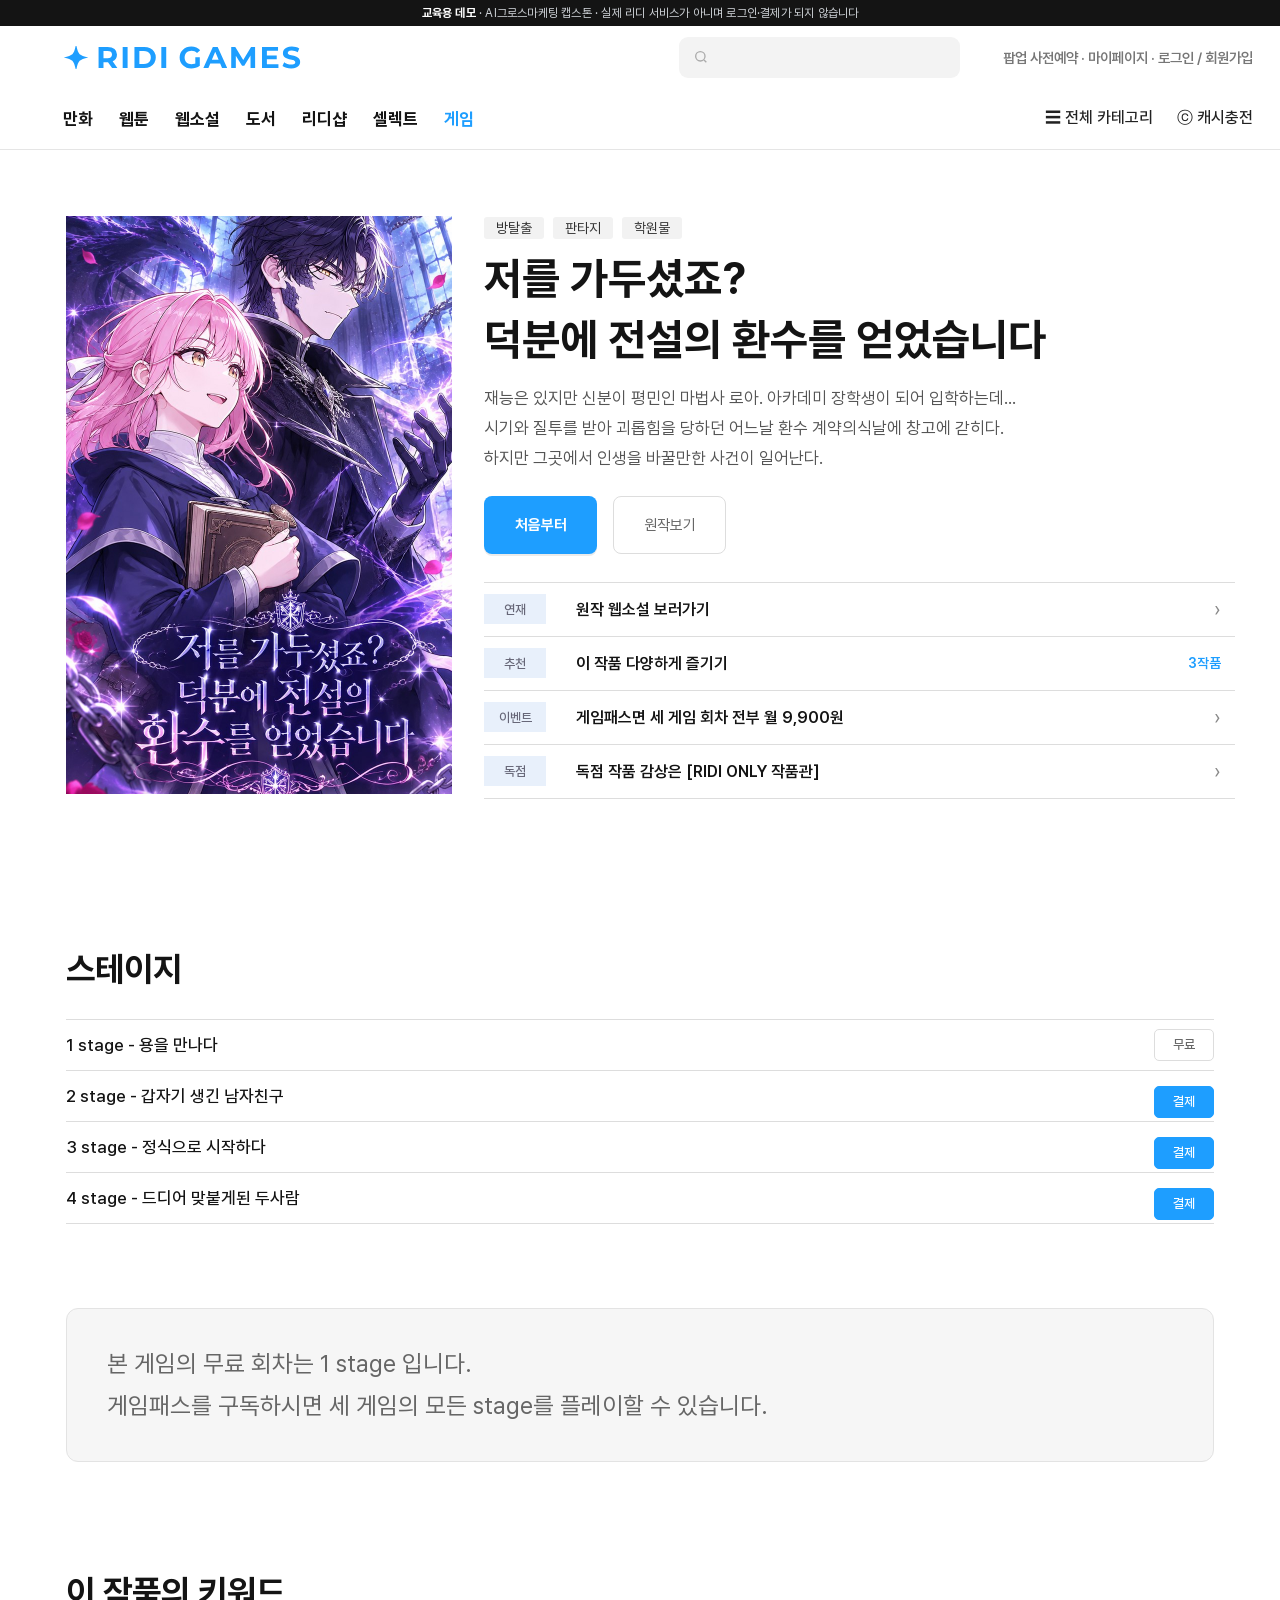
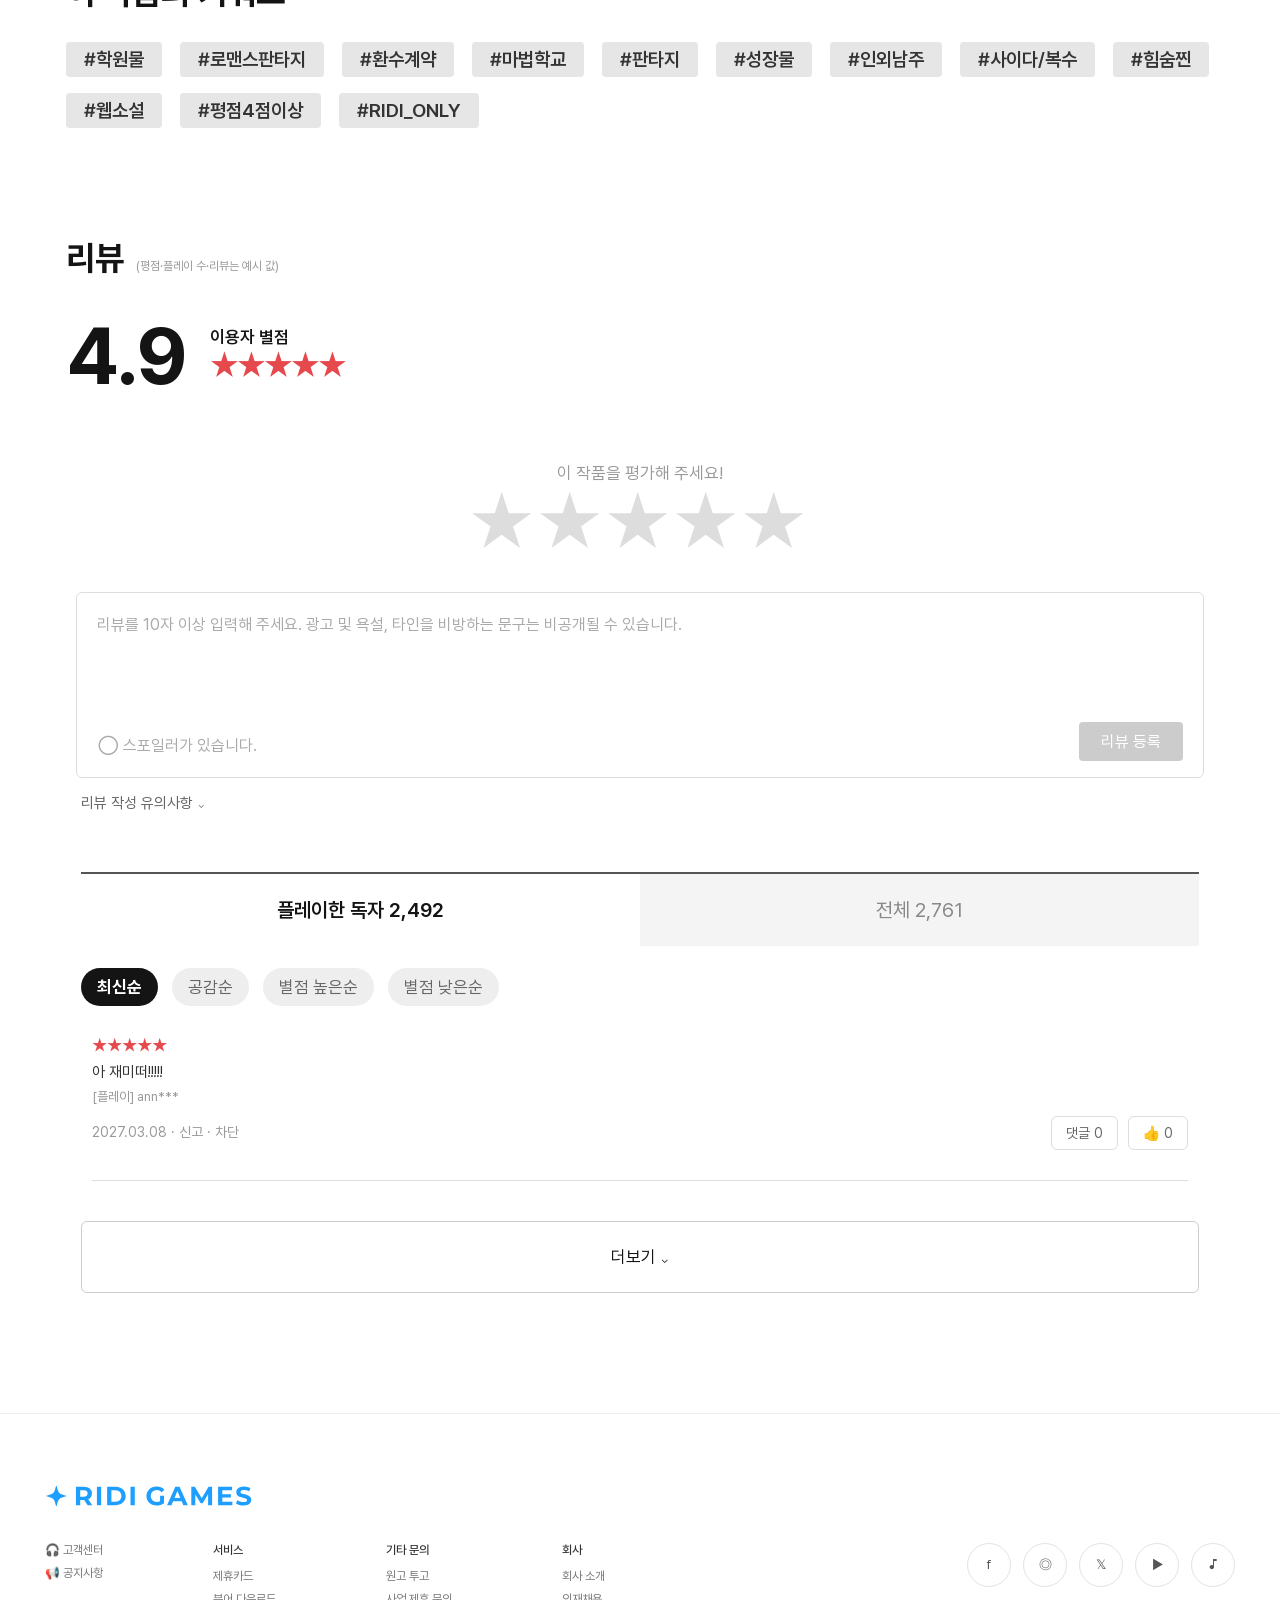
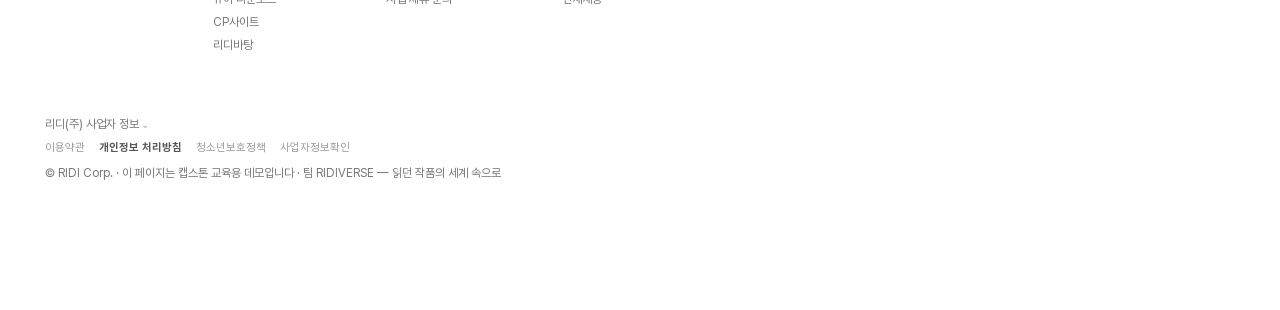
==== commit 8821bf73: "65차 4차: 타이틀 일러스트 원본(리디 게임즈 카드·상세 세로·패스 안내 배경) · 플레이 버튼 → 진영 실제 게임 · 결제 → 패스 안내 쪽 · 마이페이지 그림 비율 유지 · " ====
--- a/detail.html
+++ b/detail.html
@@ -1,6 +1,6 @@
 <!doctype html>
 <html lang="ko"><head><meta charset="utf-8"><meta name="viewport" content="width=1240">
-<title>리디 게임 상세 (교육용 데모)</title><meta name="robots" content="noindex">
+<title>리디 게임즈 상세 (교육용 데모)</title><meta name="robots" content="noindex">
 <link rel="stylesheet" href="assets/fonts/pretendard/pretendard.css">
 <link rel="stylesheet" href="assets/css/site.css"><script src="assets/js/demo.js"></script></head>
 <body>
@@ -11,20 +11,20 @@
 document.addEventListener('DOMContentLoaded', function () {
   var id = new URLSearchParams(location.search).get('g') || 'escape';
   var g = RD.GAMES[id] || RD.GAMES.escape; id = g.id;
-  document.title = g.title + ' · 리디 게임 (교육용 데모)';
+  document.title = g.title + ' · 리디 게임즈 (교육용 데모)';
   var st = g.stages.map(function (s, i) {
-    return i === 0 ? '<a href="ep1.html?g=' + id + '" data-play><span>' + s + '</span><span class="bd">무료</span></a>'
-                   : '<div><span>' + s + '</span><button class="bd pay" data-pass>결제</button></div>';
+    return i === 0 ? '<a href="' + g.real + '" data-play><span>' + s + '</span><span class="bd">무료</span></a>'
+                   : '<div><span>' + s + '</span><a class="bd pay" href="ep1.html?g=' + id + '&mode=pass" data-passpage>결제</a></div>';
   }).join('');
   var kw = g.kw || ['#학원물','#로맨스판타지','#환수계약','#마법학교','#판타지','#성장물','#인외남주','#사이다/복수','#힘숨찐','#웹소설','#평점4점이상','#RIDI_ONLY'];
   document.getElementById('dt').innerHTML =
-    '<section class="dt-top"><img class="cv" src="assets/img/' + g.cover + '" alt="">' +
+    '<section class="dt-top"><img class="cv" src="assets/img/' + g.cover + '" alt="" style="object-position:center ' + ({ chat: '72%', shoot: '55%', escape: '52%' }[id]) + '">' +
     '<div class="in"><div class="tg">' + g.tags.map(function (t) { return '<span>' + t + '</span>'; }).join('') + '</div>' +
     '<h1>' + g.title2.join('<br>') + '</h1><p class="ds">' + g.desc.join('<br>') + '</p>' +
-    '<div class="bt"><a class="btn-b" href="ep1.html?g=' + id + '" data-play>처음부터</a><button class="btn-w" data-origin>원작보기</button></div>' +
+    '<div class="bt"><a class="btn-b" href="' + g.real + '" data-play>처음부터</a><button class="btn-w" data-origin>원작보기</button></div>' +
     '<div class="info"><a href="#" data-origin><em>연재</em>원작 웹소설 보러가기<span class="rr">›</span></a>' +
     '<a href="index.html#"><em>추천</em>이 작품 다양하게 즐기기<span class="cnt">3작품</span></a>' +
-    '<a href="#" data-pass><em>이벤트</em>게임패스면 세 게임 회차 전부 월 9,900원<span class="rr">›</span></a>' +
+    '<a href="ep1.html?g=' + id + '&mode=pass" data-passpage><em>이벤트</em>게임패스면 세 게임 회차 전부 월 9,900원<span class="rr">›</span></a>' +
     '<a href="#" data-inert><em>독점</em>독점 작품 감상은 [RIDI ONLY 작품관]<span class="rr">›</span></a></div>' +
     (g.note ? '<p style="font-size:12px;color:#aaa;margin-top:10px">* ' + g.note + '</p>' : '') + '</div></section>' +
     '<section class="dt-sec"><h2>스테이지</h2><div class="stg" style="border-top:1px solid #ddd">' + st + '</div></section>' +
--- a/assets/css/site.css
+++ b/assets/css/site.css
@@ -221,3 +221,15 @@
 .cards .ci .row{display:flex;align-items:center;gap:10px;margin-top:12px}
 .cards .ci .row .tg{margin-top:0}
 .cards .ci .row .f{margin:0 0 0 auto;font-size:14px;white-space:nowrap}
+/* 65차 3차: 민지 배너(1672×941) · 가운데 1126×634 + 좌우는 같은 그림 확대·흐림 */
+.hs-bg{inset:-60px;background-size:cover;background-position:center;filter:blur(22px) brightness(.72) saturate(1.1);transform:scale(1.12)}
+.hs-img{width:1126px;height:634px;margin-left:-563px;background-size:1126px 634px;background-position:center top}
+.hs-link{width:1126px;margin-left:-563px}
+.hs-play{border-radius:14px}
+/* 패스 띠: 캐릭터 원본 3장 합성(목업 위치 대조) */
+.pass .art{left:calc(50% - 550px);width:883px;height:449px;background:url(../img/pass_band_art.png) left bottom/883px 449px no-repeat}
+.hs-img,.hs-link{margin-left:-542px}
+/* 65차 4차: 타이틀 일러스트 원본 */
+.read img{object-position:center 47%}
+.cards img{object-fit:cover;object-position:center}
+.ep .bg{background-position:center 40%;opacity:.85}
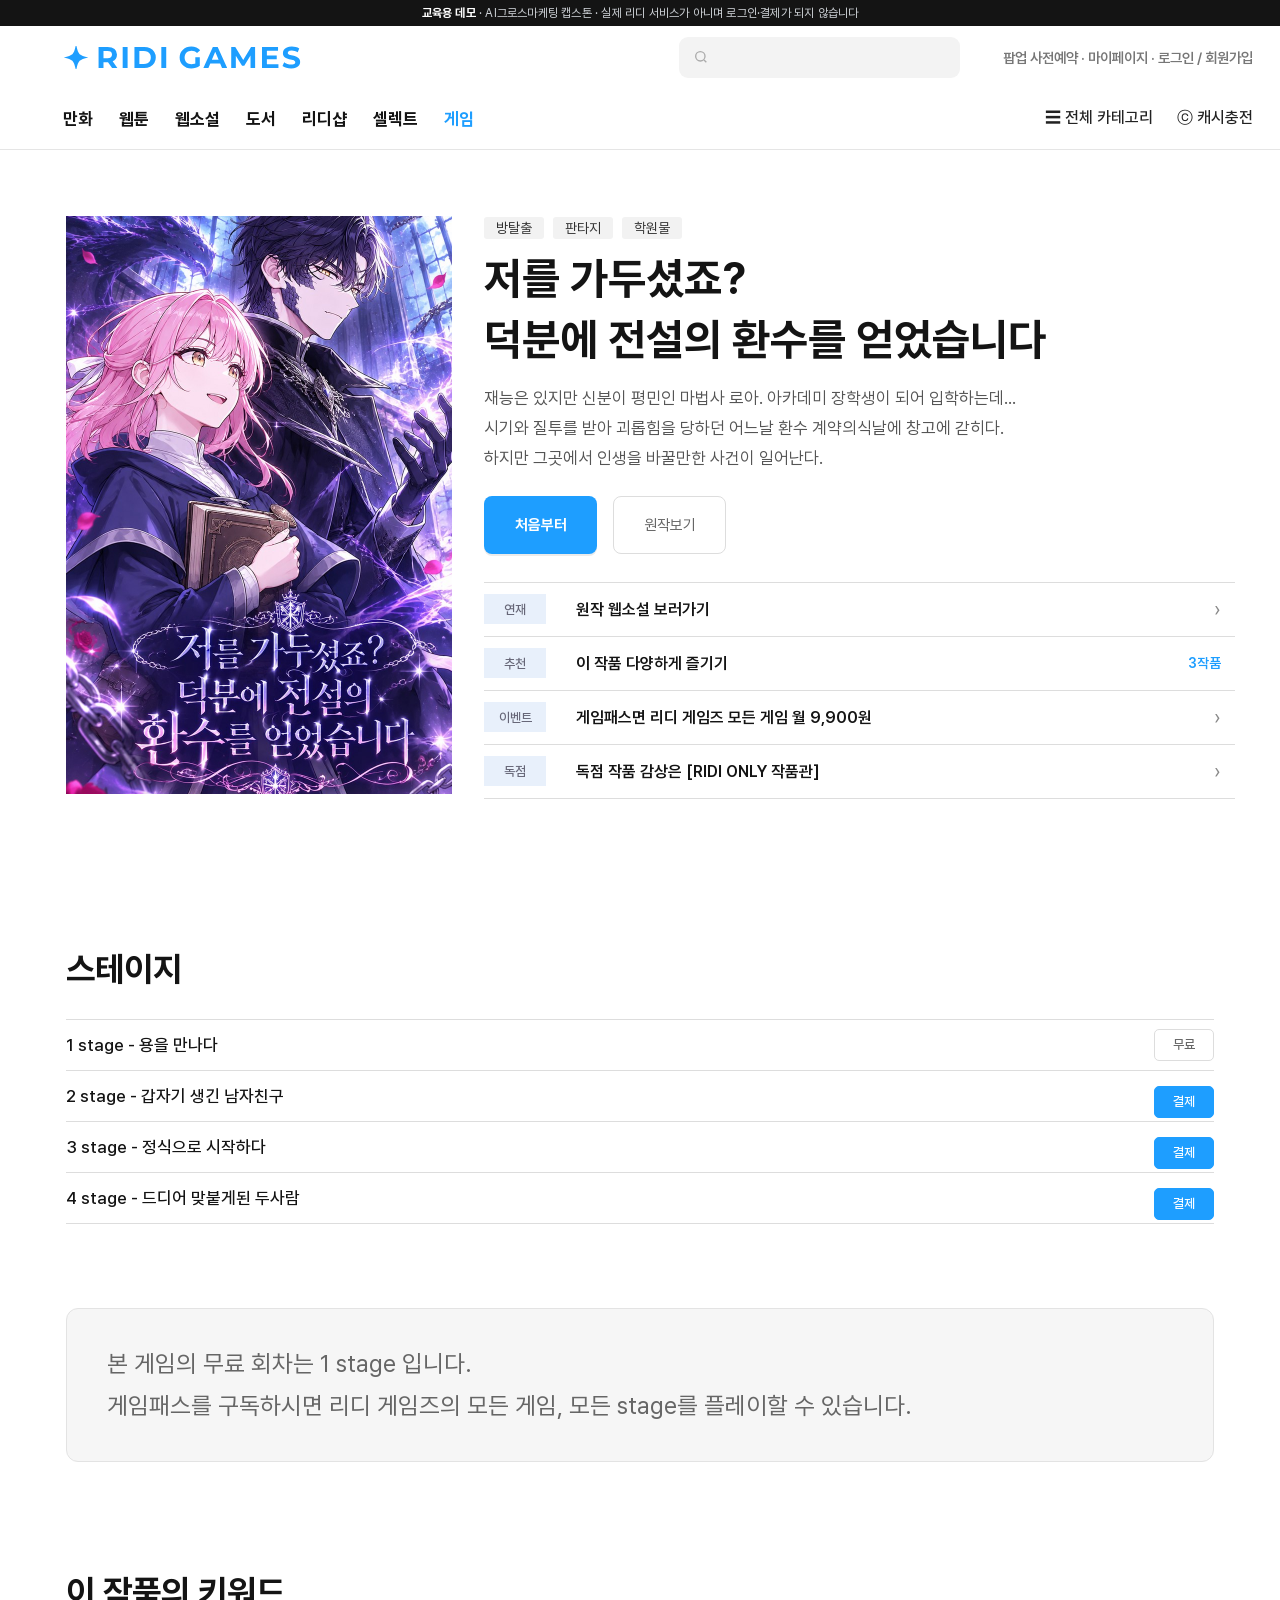
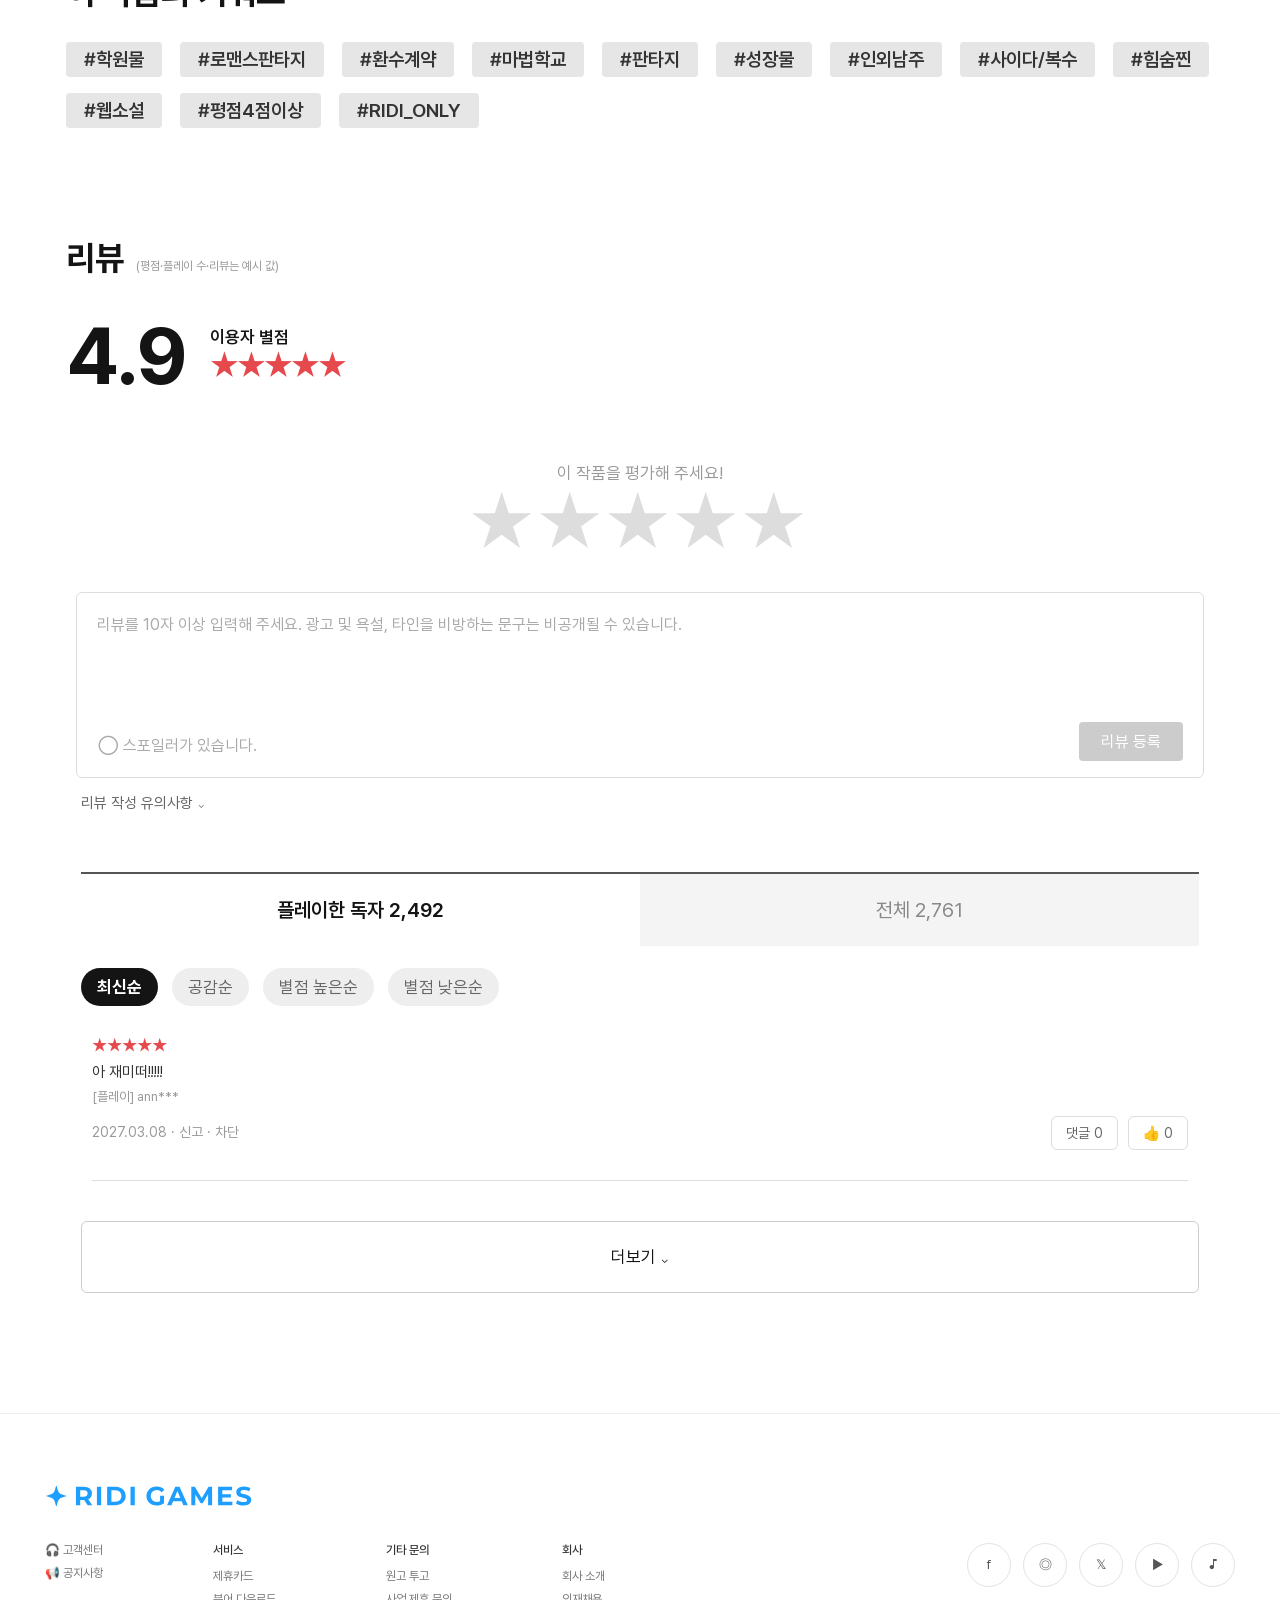
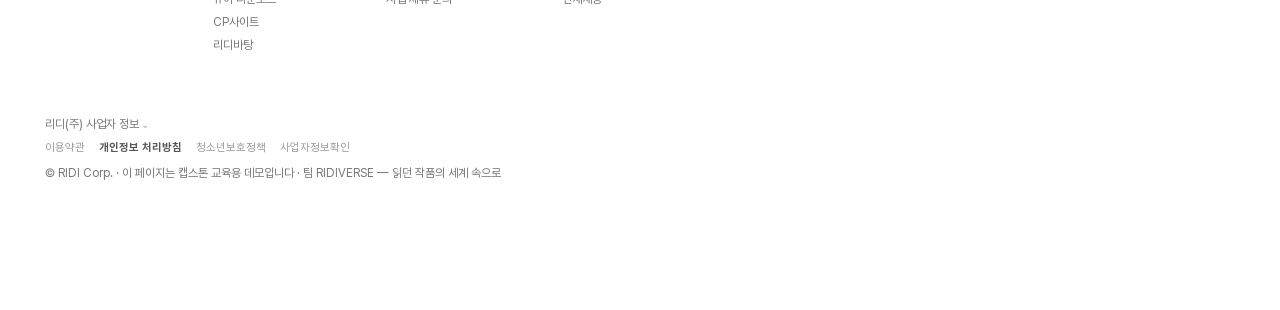
==== commit 97bd5f6a: "66차: '세 게임' 표현 10곳을 '리디 게임즈의 모든 게임'으로 통일(상세 안내·이벤트 줄 · 패스 안내 쪽 · 결제 시트·완료 · 마이페이지 혜택·해지 안내 · 사전예약 FA" ====
--- a/detail.html
+++ b/detail.html
@@ -24,11 +24,11 @@
     '<div class="bt"><a class="btn-b" href="' + g.real + '" data-play>처음부터</a><button class="btn-w" data-origin>원작보기</button></div>' +
     '<div class="info"><a href="#" data-origin><em>연재</em>원작 웹소설 보러가기<span class="rr">›</span></a>' +
     '<a href="index.html#"><em>추천</em>이 작품 다양하게 즐기기<span class="cnt">3작품</span></a>' +
-    '<a href="ep1.html?g=' + id + '&mode=pass" data-passpage><em>이벤트</em>게임패스면 세 게임 회차 전부 월 9,900원<span class="rr">›</span></a>' +
+    '<a href="ep1.html?g=' + id + '&mode=pass" data-passpage><em>이벤트</em>게임패스면 리디 게임즈 모든 게임 월 9,900원<span class="rr">›</span></a>' +
     '<a href="#" data-inert><em>독점</em>독점 작품 감상은 [RIDI ONLY 작품관]<span class="rr">›</span></a></div>' +
     (g.note ? '<p style="font-size:12px;color:#aaa;margin-top:10px">* ' + g.note + '</p>' : '') + '</div></section>' +
     '<section class="dt-sec"><h2>스테이지</h2><div class="stg" style="border-top:1px solid #ddd">' + st + '</div></section>' +
-    '<div class="notice">본 게임의 무료 회차는 1 stage 입니다.<br>게임패스를 구독하시면 세 게임의 모든 stage를 플레이할 수 있습니다.</div>' +
+    '<div class="notice">본 게임의 무료 회차는 1 stage 입니다.<br>게임패스를 구독하시면 리디 게임즈의 모든 게임, 모든 stage를 플레이할 수 있습니다.</div>' +
     '<section class="dt-sec"><h2 style="margin-top:110px">이 작품의 키워드</h2><div class="kw">' + kw.map(function (k) { return '<span>' + k + '</span>'; }).join('') + '</div></section>' +
     '<section class="rv"><h2 style="font-size:34px;margin-top:110px">리뷰<span class="ex">(평점·플레이 수·리뷰는 예시 값)</span></h2>' +
     '<div class="sc"><b>4.9</b><div><p>이용자 별점</p><div class="st">★★★★★</div></div></div>' +
--- a/assets/css/site.css
+++ b/assets/css/site.css
@@ -233,3 +233,19 @@
 .read img{object-position:center 47%}
 .cards img{object-fit:cover;object-position:center}
 .ep .bg{background-position:center 40%;opacity:.85}
+
+/* 66차: '내가 읽은 작품의 게임' — 세로 일러스트 원본 비율 그대로(잘림 없음) · 칸 294×391 유지, 양옆은 같은 그림 흐리게(2안) · 설명 한 줄 따옴표 + 리디바탕 */
+@font-face{font-family:"RIDIBatang";src:url(../fonts/RIDIBatang.subset.woff2) format("woff2");font-display:swap}
+.read{height:423px;align-items:stretch}
+.read .pic{position:relative;width:294px;height:391px;flex:none;overflow:hidden;background:#222}
+.read .pic .bg{position:absolute;inset:-20px;width:calc(100% + 40px);height:calc(100% + 40px);object-fit:cover;filter:blur(14px) brightness(.85);transform:scale(1.05)}
+.read .pic .fg{position:relative;display:block;width:auto;height:391px;margin:0 auto;object-fit:contain}
+.read .desc{font-family:"RIDIBatang","Pretendard",serif;font-size:20px;line-height:1.5;color:#333;letter-spacing:0}
+
+/* 66차: 게임패스 띠 카피(리디 게임즈의 모든 게임, 패스 하나로) + 작은 글씨 · 리디 게임즈 카드 아래 여백 줄임 */
+.pass .k{padding-top:30px}
+.pass .h{margin-top:6px}
+.pass .s{margin-top:8px;font-size:20px;font-weight:500;opacity:.95;letter-spacing:-.2px}
+.pass .pill{margin-top:16px}
+.cards a{height:auto;padding-bottom:20px}
+.sec3{padding-bottom:96px}
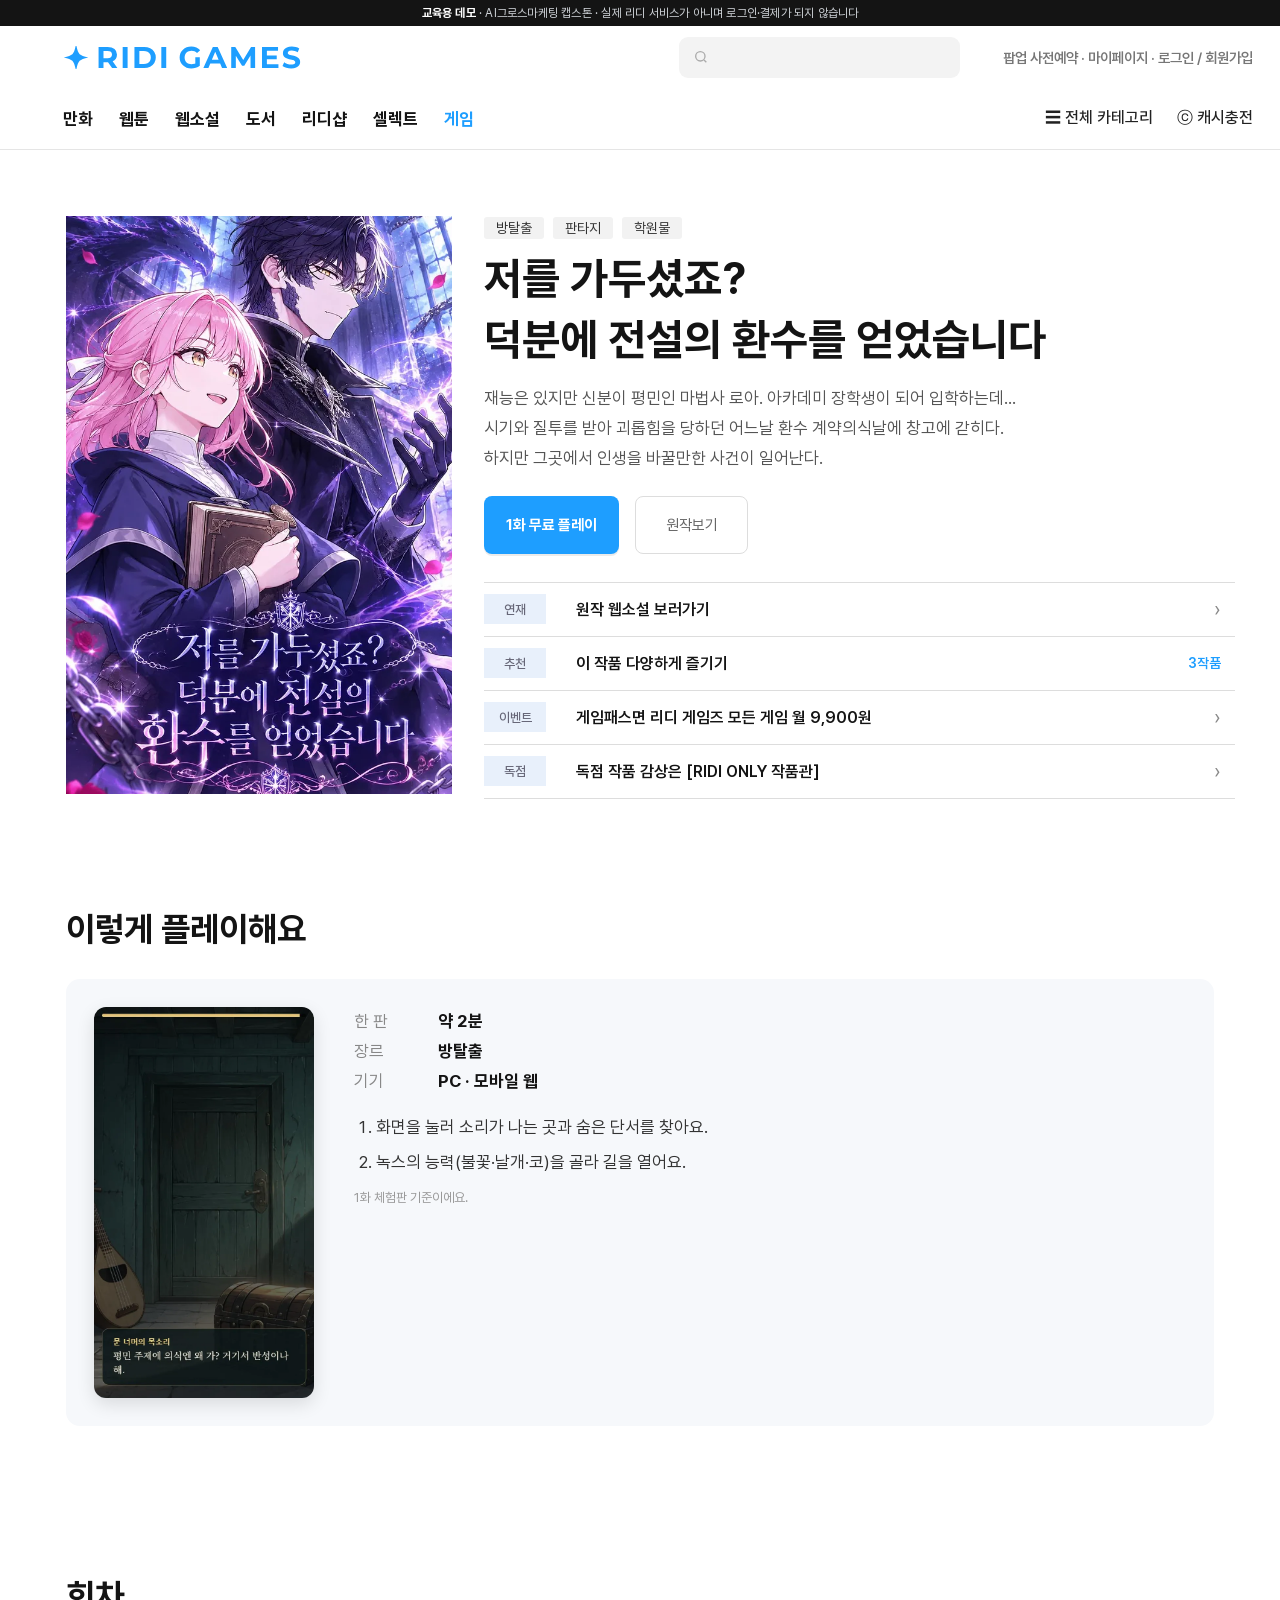
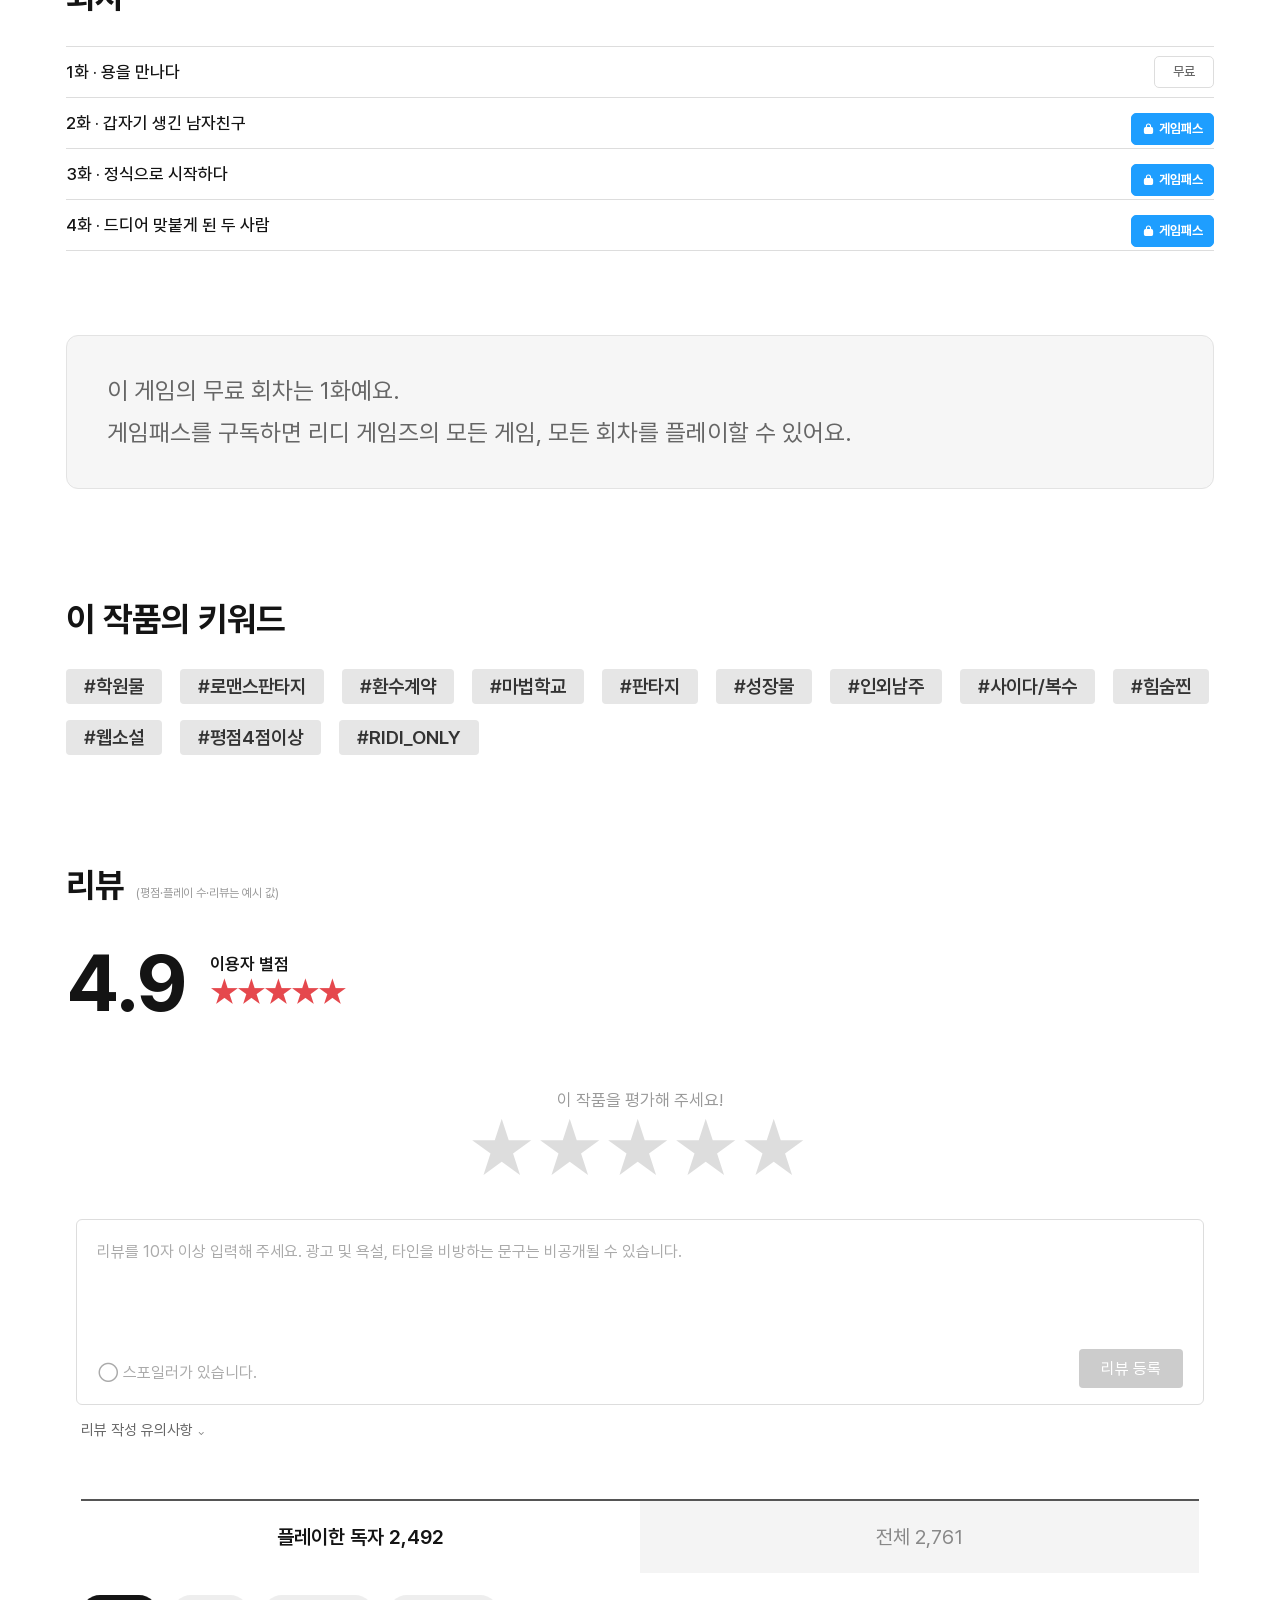
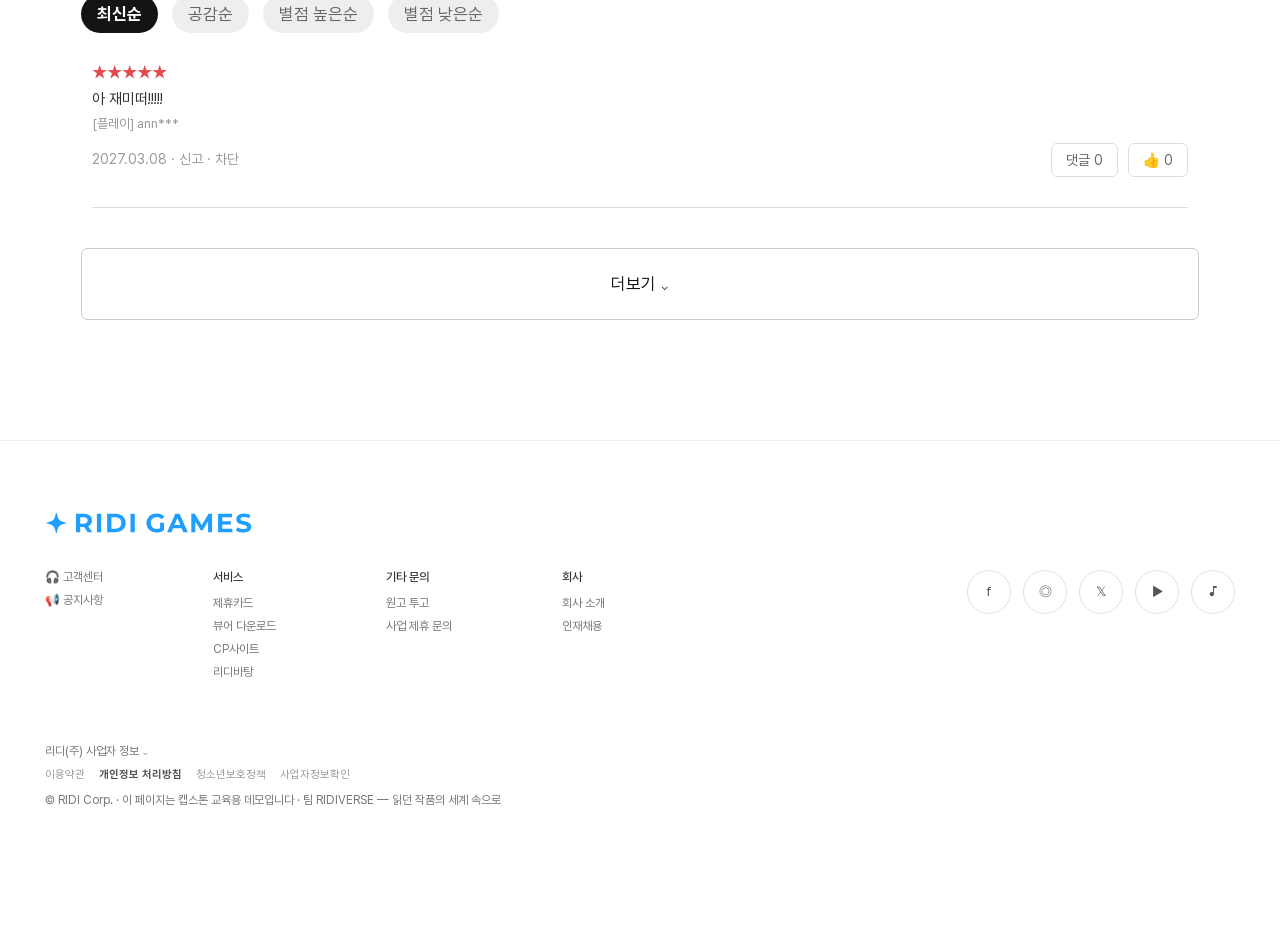
==== commit 9b99c2fa: "67차: 원작 페이지 구현 · 회차 용어 통일 · 상세 플레이 안내 · 반응형 · 이미지 webp - origin.html: 리디 웹소설 작품 페이지 형태(가상 작가·연재 정보·이" ====
--- a/detail.html
+++ b/detail.html
@@ -1,5 +1,5 @@
 <!doctype html>
-<html lang="ko"><head><meta charset="utf-8"><meta name="viewport" content="width=1240">
+<html lang="ko"><head><meta charset="utf-8"><meta name="viewport" content="width=device-width, initial-scale=1">
 <title>리디 게임즈 상세 (교육용 데모)</title><meta name="robots" content="noindex">
 <link rel="stylesheet" href="assets/fonts/pretendard/pretendard.css">
 <link rel="stylesheet" href="assets/css/site.css"><script src="assets/js/demo.js"></script></head>
@@ -14,21 +14,24 @@
   document.title = g.title + ' · 리디 게임즈 (교육용 데모)';
   var st = g.stages.map(function (s, i) {
     return i === 0 ? '<a href="' + g.real + '" data-play><span>' + s + '</span><span class="bd">무료</span></a>'
-                   : '<div><span>' + s + '</span><a class="bd pay" href="ep1.html?g=' + id + '&mode=pass" data-passpage>결제</a></div>';
+                   : '<div><span>' + s + '</span><a class="bd pay" href="ep1.html?g=' + id + '&mode=pass" data-passpage><svg viewBox="0 0 16 16" aria-hidden="true"><rect x="3" y="7" width="10" height="7" rx="1.5"/><path d="M5.5 7V5a2.5 2.5 0 0 1 5 0v2" fill="none"/></svg>게임패스</a></div>';
   }).join('');
   var kw = g.kw || ['#학원물','#로맨스판타지','#환수계약','#마법학교','#판타지','#성장물','#인외남주','#사이다/복수','#힘숨찐','#웹소설','#평점4점이상','#RIDI_ONLY'];
   document.getElementById('dt').innerHTML =
     '<section class="dt-top"><img class="cv" src="assets/img/' + g.cover + '" alt="" style="object-position:center ' + ({ chat: '72%', shoot: '55%', escape: '52%' }[id]) + '">' +
     '<div class="in"><div class="tg">' + g.tags.map(function (t) { return '<span>' + t + '</span>'; }).join('') + '</div>' +
     '<h1>' + g.title2.join('<br>') + '</h1><p class="ds">' + g.desc.join('<br>') + '</p>' +
-    '<div class="bt"><a class="btn-b" href="' + g.real + '" data-play>처음부터</a><button class="btn-w" data-origin>원작보기</button></div>' +
+    '<div class="bt"><a class="btn-b" href="' + g.real + '" data-play>1화 무료 플레이</a><button class="btn-w" data-origin>원작보기</button></div>' +
     '<div class="info"><a href="#" data-origin><em>연재</em>원작 웹소설 보러가기<span class="rr">›</span></a>' +
     '<a href="index.html#"><em>추천</em>이 작품 다양하게 즐기기<span class="cnt">3작품</span></a>' +
     '<a href="ep1.html?g=' + id + '&mode=pass" data-passpage><em>이벤트</em>게임패스면 리디 게임즈 모든 게임 월 9,900원<span class="rr">›</span></a>' +
     '<a href="#" data-inert><em>독점</em>독점 작품 감상은 [RIDI ONLY 작품관]<span class="rr">›</span></a></div>' +
-    (g.note ? '<p style="font-size:12px;color:#aaa;margin-top:10px">* ' + g.note + '</p>' : '') + '</div></section>' +
-    '<section class="dt-sec"><h2>스테이지</h2><div class="stg" style="border-top:1px solid #ddd">' + st + '</div></section>' +
-    '<div class="notice">본 게임의 무료 회차는 1 stage 입니다.<br>게임패스를 구독하시면 리디 게임즈의 모든 게임, 모든 stage를 플레이할 수 있습니다.</div>' +
+    '</div></section>' +
+    '<section class="dt-sec dt-how"><h2>이렇게 플레이해요</h2><div class="how"><img src="assets/img/' + g.play + '" alt="' + g.title + ' 플레이 화면" loading="lazy">' +
+    '<div class="hw"><dl><dt>한 판</dt><dd>' + RD.PLAY[id].time + '</dd><dt>장르</dt><dd>' + g.type + '</dd><dt>기기</dt><dd>PC · 모바일 웹</dd></dl>' +
+    '<ol>' + RD.PLAY[id].how.map(function (t) { return '<li>' + t + '</li>'; }).join('') + '</ol><p class="ex">1화 체험판 기준이에요.</p></div></div></section>' +
+    '<section class="dt-sec"><h2>회차</h2><div class="stg" style="border-top:1px solid #ddd">' + st + '</div></section>' +
+    '<div class="notice">이 게임의 무료 회차는 1화예요.<br>게임패스를 구독하면 리디 게임즈의 모든 게임, 모든 회차를 플레이할 수 있어요.</div>' +
     '<section class="dt-sec"><h2 style="margin-top:110px">이 작품의 키워드</h2><div class="kw">' + kw.map(function (k) { return '<span>' + k + '</span>'; }).join('') + '</div></section>' +
     '<section class="rv"><h2 style="font-size:34px;margin-top:110px">리뷰<span class="ex">(평점·플레이 수·리뷰는 예시 값)</span></h2>' +
     '<div class="sc"><b>4.9</b><div><p>이용자 별점</p><div class="st">★★★★★</div></div></div>' +
--- a/assets/css/site.css
+++ b/assets/css/site.css
@@ -38,7 +38,7 @@
 .pass .k{padding-top:44px;font-size:23px;font-weight:500}
 .pass .h{font-size:50px;font-weight:700;margin-top:10px;letter-spacing:-.5px}
 .pass .pill{display:inline-block;margin-top:20px;background:#fff;color:var(--b);border-radius:8px;font-size:22px;font-weight:700;padding:8px 18px;border:0}
-.pass .art{position:absolute;left:calc(50% - 530px);bottom:0;width:860px;height:393px;background:url(../img/pass_band_art.png) left bottom/860px 393px no-repeat}
+.pass .art{position:absolute;left:calc(50% - 530px);bottom:0;width:860px;height:393px;background:url(../img/pass_band_art.webp) left bottom/860px 393px no-repeat}
 .pass .note{position:absolute;right:25px;bottom:18px;font-size:15px;opacity:.95}
 /* 리디 게임 */
 .sec3{background:var(--g2);padding:96px 0 200px}
@@ -194,7 +194,7 @@
 .pass .k{padding-top:41px;font-size:25px;font-weight:600;line-height:1.3}
 .pass .h{font-size:54px;font-weight:700;margin-top:9px;letter-spacing:-.3px;line-height:1.25}
 .pass .pill{margin-top:19px;font-size:22px;font-weight:600;padding:0;width:109px;height:51px;display:inline-flex;align-items:center;justify-content:center;border-radius:9px;color:#00A0FF}
-.pass .art{left:calc(50% - 537px);width:853px;height:423px;background:url(../img/pass_band_art.png) left bottom/853px 423px no-repeat}
+.pass .art{left:calc(50% - 537px);width:853px;height:423px;background:url(../img/pass_band_art.webp) left bottom/853px 423px no-repeat}
 .pass .note{right:1px;bottom:12px;font-size:15px;font-weight:500;opacity:1}
 /* 리디 게임 카드 — 세 칸 같은 크기 */
 .cards{grid-template-columns:repeat(3,minmax(0,1fr));gap:52px}
@@ -227,7 +227,7 @@
 .hs-link{width:1126px;margin-left:-563px}
 .hs-play{border-radius:14px}
 /* 패스 띠: 캐릭터 원본 3장 합성(목업 위치 대조) */
-.pass .art{left:calc(50% - 550px);width:883px;height:449px;background:url(../img/pass_band_art.png) left bottom/883px 449px no-repeat}
+.pass .art{left:calc(50% - 550px);width:883px;height:449px;background:url(../img/pass_band_art.webp) left bottom/883px 449px no-repeat}
 .hs-img,.hs-link{margin-left:-542px}
 /* 65차 4차: 타이틀 일러스트 원본 */
 .read img{object-position:center 47%}
@@ -249,3 +249,200 @@
 .pass .pill{margin-top:16px}
 .cards a{height:auto;padding-bottom:20px}
 .sec3{padding-bottom:96px}
+
+/* ===== 67차(11/17): 원작 페이지 · 상세 '이렇게 플레이해요' · 문구 정리 · 좁은 화면(반응형) ===== */
+.sr-only{position:absolute;width:1px;height:1px;padding:0;margin:-1px;overflow:hidden;clip:rect(0,0,0,0);white-space:nowrap;border:0}
+/* 히어로: 그림과 버튼을 한 틀(.hs-frame)에 넣어 함께 줄어들게 */
+.hs-frame{position:absolute;left:50%;top:0;width:1126px;height:634px;margin-left:-542px}
+.hs-frame .hs-img{position:absolute;inset:0;left:0;width:100%;height:100%;margin:0;background-size:100% 100%;background-position:center}
+.hs-frame .hs-link{position:absolute;left:0;top:0;width:100%;height:82.8%;margin:0}
+.hs-frame .hs-play{position:absolute}
+/* 내가 읽은 작품: 원작 읽은 근거 한 줄 */
+.read .rdn{display:flex;align-items:center;gap:7px;margin-top:14px;font-size:15px;color:#555}
+.read .rdn svg{width:18px;height:18px;stroke:var(--b);stroke-width:1.6;flex:none}
+.read .rdn a{color:var(--b);font-weight:600}
+/* 패스 띠 버튼: 동사 있는 글자 */
+.pass .pill{width:auto;padding:0 22px;font-size:20px}
+/* 상세: 버튼 글자 길이에 맞춤 · 잠긴 회차 = 게임패스 자물쇠 */
+.dt-top .bt .btn-b{width:auto;padding:0 22px}
+.stg .bd{width:auto;min-width:60px;padding:0 10px;gap:4px}
+.stg .bd.pay svg{width:13px;height:13px;fill:#fff;stroke:#fff;stroke-width:1.4}
+.stg .bd.pay{font-weight:700}
+/* 상세: 이렇게 플레이해요 */
+.dt-how h2{margin-top:110px}
+.how{display:flex;gap:40px;align-items:flex-start;background:#F6F8FB;border-radius:14px;padding:28px}
+.how img{width:220px;aspect-ratio:9/16;object-fit:cover;border-radius:12px;flex:none;box-shadow:0 6px 18px rgba(0,0,0,.12);background:#111}
+.how .hw{flex:1;padding-top:4px}
+.how dl{display:grid;grid-template-columns:72px 1fr;gap:10px 12px;font-size:17px}
+.how dt{color:#888}.how dd{font-weight:700}
+.how ol{margin-top:22px;padding-left:22px;font-size:17px;line-height:1.7;color:#333}.how li{margin-bottom:6px}
+.how .ex{margin-top:14px;font-size:13px;color:#999}
+/* 원작 페이지 */
+.btn-w2{display:inline-flex;align-items:center;justify-content:center;height:56px;padding:0 22px;border:1.5px solid #ddd;border-radius:8px;background:#fff;font-size:15px;font-weight:700;color:#333}
+.og-top{display:flex;gap:40px}
+.og-cv{width:300px;flex:none}
+.og-cv img{width:100%;aspect-ratio:2/3;object-fit:cover;border-radius:6px;box-shadow:0 10px 30px rgba(0,0,0,.15);display:block}
+.og-in{flex:1;min-width:0}
+.og-cat{display:flex;align-items:center;gap:10px}
+.og-cat .on{font-size:14px;font-weight:700;color:var(--b);background:#E6F4FF;border-radius:4px;padding:4px 10px}
+.og-wt{border:1px solid #ddd;background:#fff;border-radius:4px;padding:4px 10px;font-size:14px;color:#666}
+.og-in h1{font-family:"RIDIBatang","Pretendard",serif;font-size:38px;font-weight:700;line-height:1.35;margin-top:14px}
+.og-au{margin-top:14px;font-size:17px;color:#555;display:flex;align-items:center;gap:10px}.og-au b{color:#141414}
+.og-au .sep{width:1px;height:13px;background:#ccc}
+.og-rt{margin-top:10px;font-size:17px;display:flex;align-items:center;gap:5px}.og-rt .star{color:#E5484D}.og-rt .ct{color:#999;font-size:14px}
+.og-meta{margin-top:6px;font-size:15px;color:#777}
+.og-badge{display:flex;flex-wrap:wrap;gap:8px;margin-top:16px}
+.og-badge span{font-size:13px;font-weight:600;border-radius:4px;padding:4px 10px;background:#f2f2f2;color:#444}
+.og-badge .gm{background:var(--b);color:#fff}
+.og-bt{display:flex;gap:12px;margin-top:24px}
+.og-ex{margin-top:12px;font-size:12px;color:#aaa}
+.og-game{margin-top:48px;display:flex;align-items:center;gap:24px;border:1.5px solid #CFE6FF;background:linear-gradient(90deg,#F2F9FF,#fff);border-radius:16px;padding:18px 22px}
+.og-game .th{width:176px;aspect-ratio:4/3;object-fit:cover;border-radius:10px;flex:none}
+.og-game .tx{flex:1;min-width:0}
+.og-game .k{display:flex;align-items:center;gap:6px;font-size:14px;font-weight:700;color:var(--b)}.og-game .k img{width:16px;height:16px}
+.og-game .t{font-size:22px;font-weight:700;margin-top:6px;line-height:1.35}
+.og-game .s{font-size:15px;color:#666;margin-top:6px}
+.og-game .bt{display:flex;flex-direction:column;gap:8px;flex:none}
+.og-game .bt .btn-b,.og-game .bt .btn-w2{height:48px}
+.og-gift{display:flex;align-items:center;gap:16px;width:100%;margin-top:16px;border:0;background:#FFF6DA;border-radius:12px;padding:14px 20px;text-align:left;font-family:inherit}
+.og-gift b{font-size:22px;font-weight:900;white-space:nowrap}.og-gift span{flex:1;font-size:15px;color:#4B5563;line-height:1.5}.og-gift i{font-style:normal;font-size:14px;font-weight:700;color:#8a6a10;white-space:nowrap}
+.og-sec h2{font-size:26px;font-weight:700;margin:64px 0 18px}.og-sec h2 small{font-size:14px;color:#999;font-weight:500;margin-left:8px}
+.og-intro p{font-size:17px;line-height:1.85;color:#333}.og-intro p+p{margin-top:8px}
+.og-eps{list-style:none;border-top:1px solid #ddd}
+.og-eps li{display:flex;align-items:center;gap:14px;height:58px;border-bottom:1px solid #eee;font-size:16px}
+.og-eps .no{width:48px;color:#888;flex:none}.og-eps .et{flex:1;font-weight:600;min-width:0;overflow:hidden;text-overflow:ellipsis;white-space:nowrap}
+.og-eps .pr{font-size:14px;color:#666;flex:none}.og-eps .pr.free{color:var(--b);font-weight:700}
+.og-eps .rd{flex:none;border:1px solid #ddd;background:#fff;border-radius:5px;height:32px;padding:0 14px;font-size:13px;color:#555}
+.og-more{display:block;width:100%;margin-top:16px;height:52px;border:1px solid #ccc;border-radius:6px;background:#fff;font-size:15px}
+.og-sec .kw span{font-size:15px;padding:5px 14px}
+
+/* ---- 좁은 화면 (1239px 이하) : 1240 고정 해제 ---- */
+@media (max-width:1239px){
+  body{min-width:0}
+  .wrap{width:auto;max-width:var(--w);margin:0 auto;padding:0 24px}
+  .hd .wrap{left:0}
+  .search{width:200px}
+  .hd .sr{gap:20px}
+  .nav{gap:18px;font-size:15px}
+  .hd .rt{display:none}
+  .ft .cols{flex-wrap:wrap;gap:28px 48px}
+  .ft .sns{margin-left:0}
+  /* 히어로: 그림이 화면 폭에 맞게 줄고 탭은 그림 아래로 */
+  .hero,.hs-slide{height:auto}
+  .hs-track{position:relative}
+  .hs-slide{overflow:hidden}
+  .hs-frame{position:relative;left:auto;margin:0 auto;width:min(100%,1126px);height:auto;aspect-ratio:1126/634}
+  .hs-tabs{position:relative;left:auto;top:auto;width:100%;height:auto}
+  .hs-t{height:auto;padding:14px 16px!important}
+  .hs-t small{font-size:12px}.hs-t b{font-size:16px;margin-top:6px;padding-right:0}
+  /* 내가 읽은 작품 */
+  .read{height:auto}
+  .read h3{font-size:34px;line-height:1.35}
+  /* 패스 띠 */
+  .pass{height:auto;padding-bottom:0}
+  .pass .h{font-size:40px}
+  .pass .art{position:relative;left:auto;margin:28px auto 0;width:min(883px,100%);height:auto;aspect-ratio:883/449;background-size:100% auto}
+  .pass .note{position:static;padding:10px 0 14px}
+  .cards{gap:24px}
+  /* 상세 */
+  .dt-top{margin-left:0;gap:28px}
+  .dt-top .cv{width:300px;height:450px}
+  .dt-top h1{font-size:36px}
+  .dt-sec,.rv{margin:0}.notice{margin:60px 0 0}
+  /* 1화 끝·패스 안내 */
+  .ep .in{width:auto;padding:60px 24px 80px;grid-template-columns:1fr 400px;gap:40px}
+}
+/* ---- 폰 (760px 이하) ---- */
+@media (max-width:760px){
+  .demo-bar{font-size:11px;padding:6px 12px;line-height:1.4}
+  .wrap{padding:0 16px}
+  .hd .r1{height:54px}
+  .search{display:none}
+  .hd .lg{font-size:12px}
+  .hd .r2{height:48px;overflow-x:auto;scrollbar-width:none}
+  .hd .r2::-webkit-scrollbar{display:none}
+  .nav{gap:16px;font-size:15px;white-space:nowrap}
+  .hs-t{padding:10px 12px!important}
+  .hs-t b{font-size:13px;white-space:normal;line-height:1.3;display:-webkit-box;-webkit-line-clamp:2;-webkit-box-orient:vertical}
+  .h2{font-size:22px;margin-bottom:16px}
+  .sec1{padding:48px 0 56px}
+  .read{flex-direction:column;gap:16px;padding:14px}
+  .read .pic{width:100%;height:auto;aspect-ratio:3/4}
+  .read .pic .fg{height:100%}
+  .read .tx{padding-top:0}
+  .read h3{font-size:24px}
+  .chips span{font-size:14px;padding:5px 11px}
+  .read .desc{font-size:17px;margin-top:18px}
+  .read .btn-b{margin-top:20px;width:auto;height:50px;padding:0 22px;font-size:15px}
+  .pass .k{font-size:16px;padding-top:28px}
+  .pass .h{font-size:26px;padding:0 16px}
+  .pass .s{font-size:14px;padding:0 16px}
+  .pass .pill{font-size:16px;height:46px;padding:0 18px}
+  .pass .note{font-size:12px}
+  .sec3{padding:48px 0 56px}
+  .cards{grid-template-columns:1fr;gap:16px}
+  .cards img{height:auto;aspect-ratio:4/3}
+  .cards .ci{padding-top:16px}
+  .cards .ci .t{font-size:18px;line-height:1.4}
+  .cards .ci .row{flex-wrap:wrap}
+  .cards .ci .row .f{margin-left:0}
+  .ft{padding:44px 0 64px}
+  .ft .cols{gap:22px 36px}
+  /* 상세 */
+  .dt-top{flex-direction:column;padding-top:24px;gap:20px}
+  .dt-top .cv{width:min(260px,70%);height:auto;aspect-ratio:2/3;margin:0 auto}
+  .dt-top h1{font-size:28px}
+  .dt-top .ds{font-size:15px}
+  .dt-top .ds br{display:none}
+  .dt-top .bt .btn-b,.btn-w{height:50px}
+  .info a{font-size:14px;height:auto;min-height:50px;padding:8px 0}
+  .info em{flex:none;margin-right:14px;width:52px;font-size:12px}
+  .dt-sec h2,.dt-how h2{font-size:24px;margin:56px 0 16px}
+  .how{flex-direction:column;align-items:center;gap:20px;padding:20px}
+  .how img{width:min(220px,70%)}
+  .how dl,.how ol{font-size:15px}
+  .stg a,.stg div{font-size:15px;gap:10px}
+  .notice{font-size:15px;padding:20px;margin-top:36px}
+  .kw{gap:10px}.kw span{font-size:14px;padding:5px 12px}
+  .rv h2{font-size:24px!important;margin-top:56px!important}
+  .rv .sc b{font-size:56px}.rv .big{font-size:40px}
+  .rv .box{height:150px;font-size:14px}
+  .rv .tabs span{height:56px;font-size:15px}
+  .rv .sort{flex-wrap:wrap;gap:8px}.rv .sort span{font-size:13px;padding:7px 12px}
+  .rv .one .act{position:static;margin-top:12px}
+  .rv .more{height:56px;font-size:15px}
+  /* 1화 끝·패스 안내 */
+  .ep .in{grid-template-columns:1fr;padding:32px 16px 48px;gap:24px}
+  .ep .bub p{font-size:20px}
+  .ep .cta{padding:24px 20px}
+  .ep .cta h3{font-size:22px}
+  .ep .g3{flex-wrap:wrap}
+  /* 결제 시트 */
+  .sheet{width:calc(100% - 24px)}
+  /* 원작 페이지 */
+
+  .og-top{flex-direction:column;gap:22px}
+  .og-cv{width:min(220px,62%);margin:0 auto}
+  .og-in h1{font-size:28px}
+  .og-bt{flex-wrap:wrap}.og-bt .btn-b,.og-bt .btn-w2{flex:1;height:50px}
+  .og-game{flex-direction:column;align-items:stretch;gap:14px;padding:16px}
+  .og-game .th{width:100%}
+  .og-game .t{font-size:19px}
+  .og-game .bt{flex-direction:row}.og-game .bt a{flex:1}
+  .og-gift{flex-wrap:wrap;gap:6px 12px}.og-gift span{flex-basis:100%;order:3;font-size:14px}
+  .og-sec h2{font-size:22px;margin-top:44px}
+  .og-intro p{font-size:16px}
+  .og-eps li{font-size:15px;gap:10px}.og-eps .no{width:38px}
+}
+/* 67차 보정: 폰 머리줄 · 원작 페이지 좌우 여백 · 가격 줄바꿈 */
+.og-pg{padding-top:56px;padding-bottom:120px}
+.ep .pr{flex-wrap:wrap}.ep .pr b{white-space:nowrap}
+@media (max-width:1239px){.og-pg{padding-left:24px;padding-right:24px}}
+@media (max-width:760px){
+  .logo img{height:18px}
+  .hd .lg{font-size:12px;white-space:nowrap}
+  .hd .lg .lgn{display:none}
+  .og-pg{padding:24px 16px 64px}
+}
+@media (max-width:1239px){.cards .ci .row{flex-wrap:wrap}.cards .ci .row .f{margin-left:0}}
+@media (max-width:359px){.logo img{height:15px}.hd .lg{font-size:11px}.wrap{padding:0 12px}}
